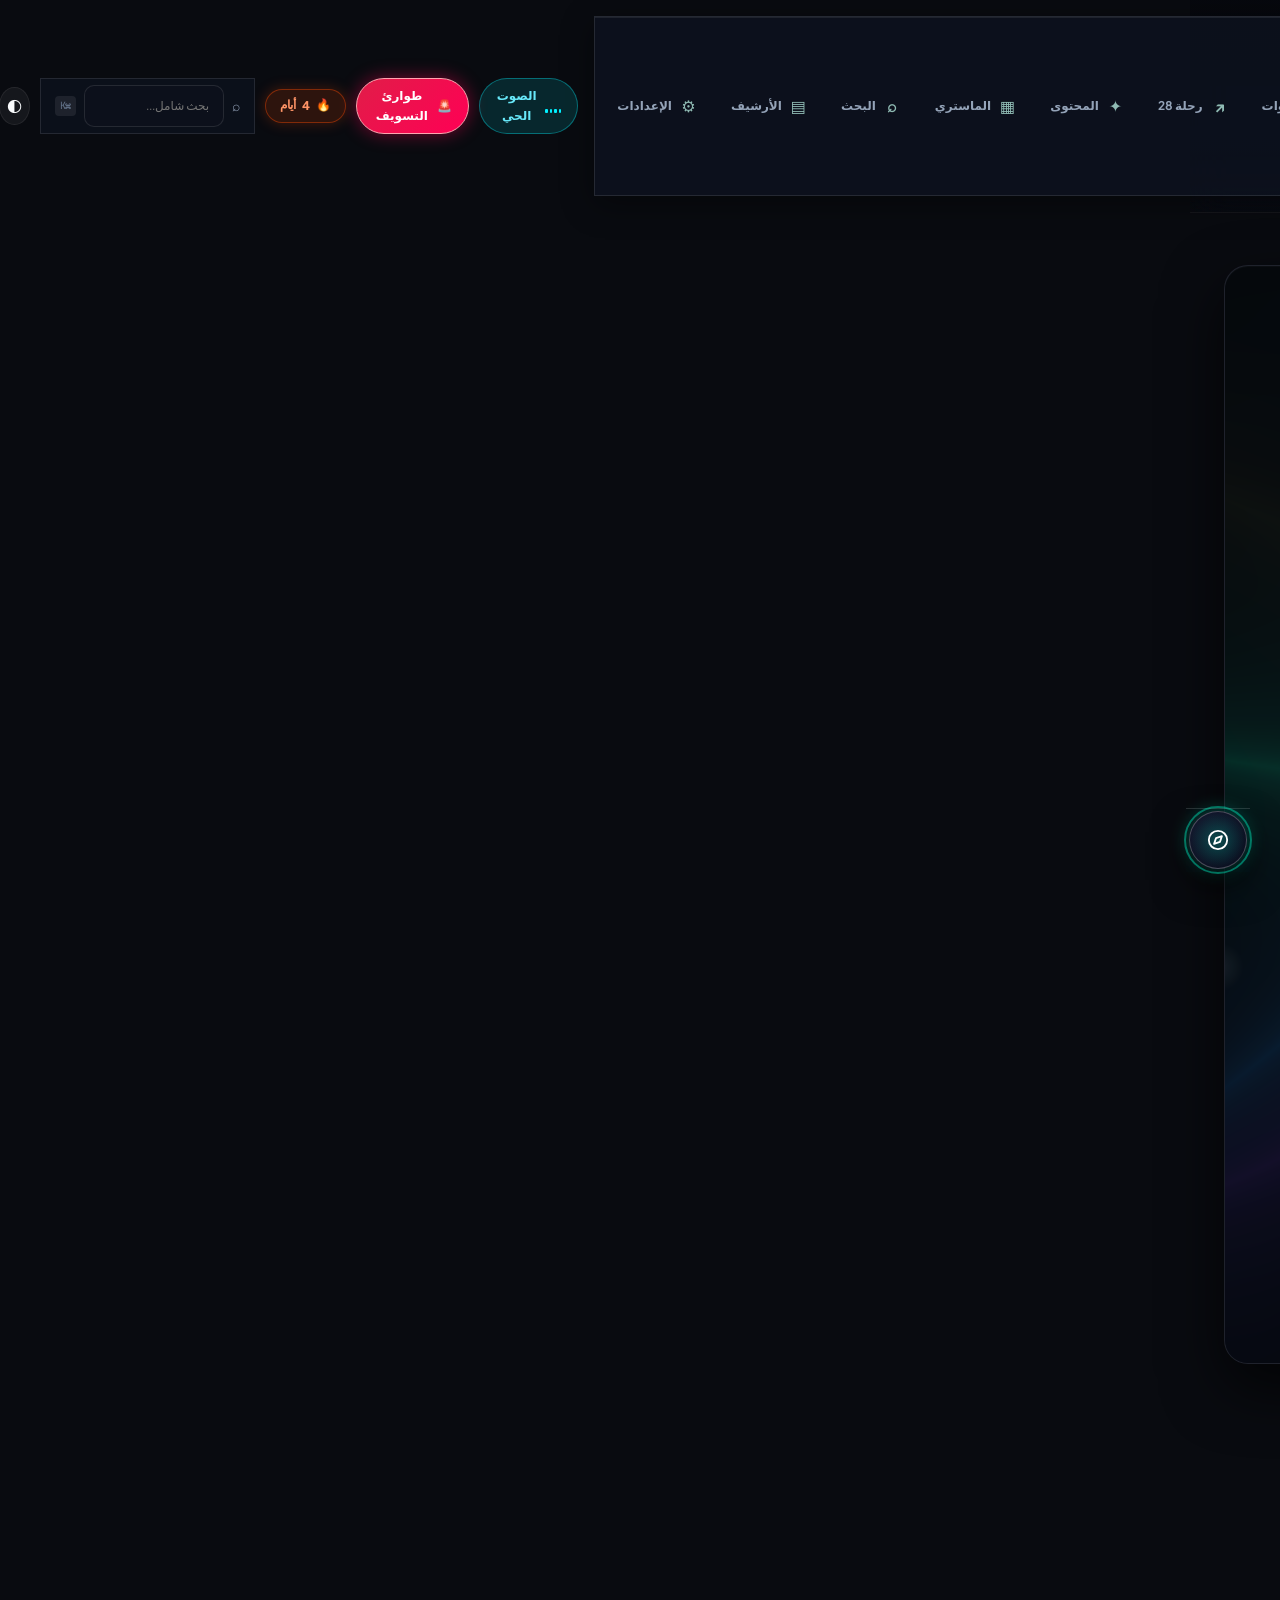
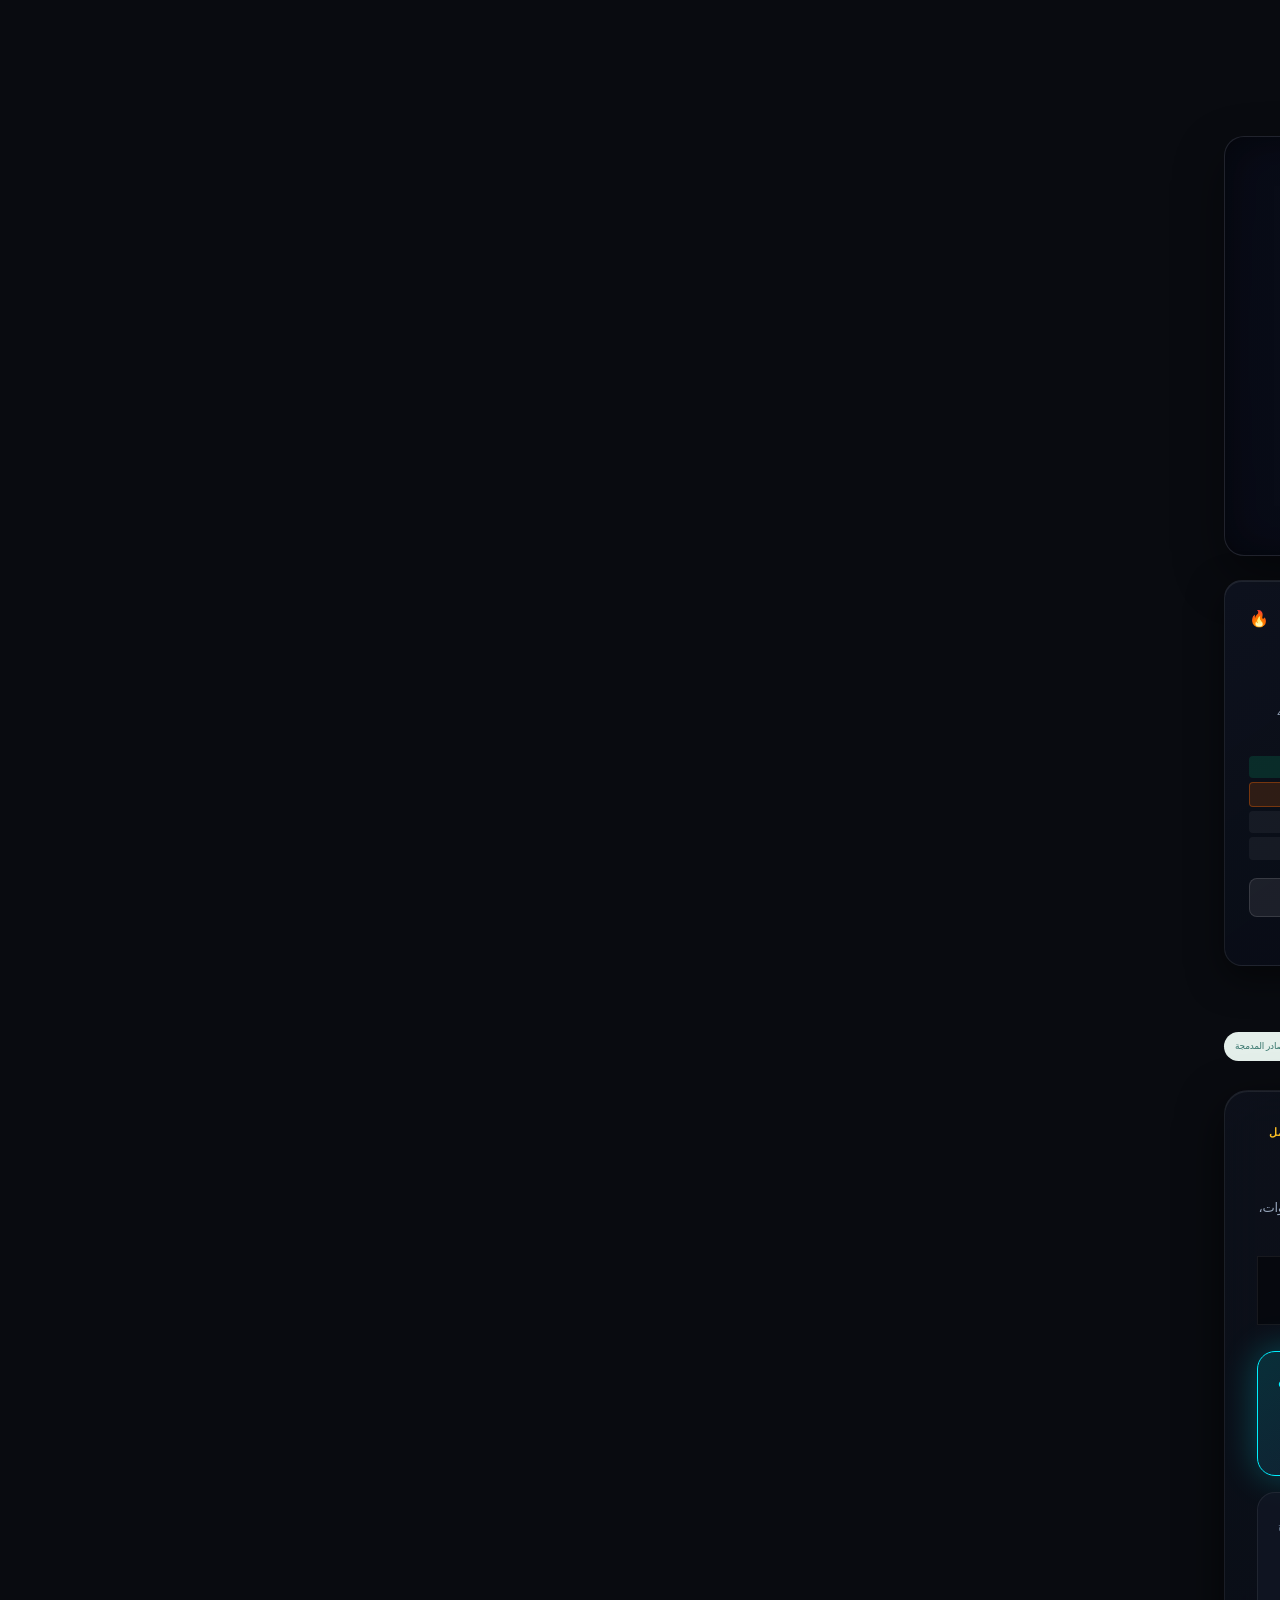
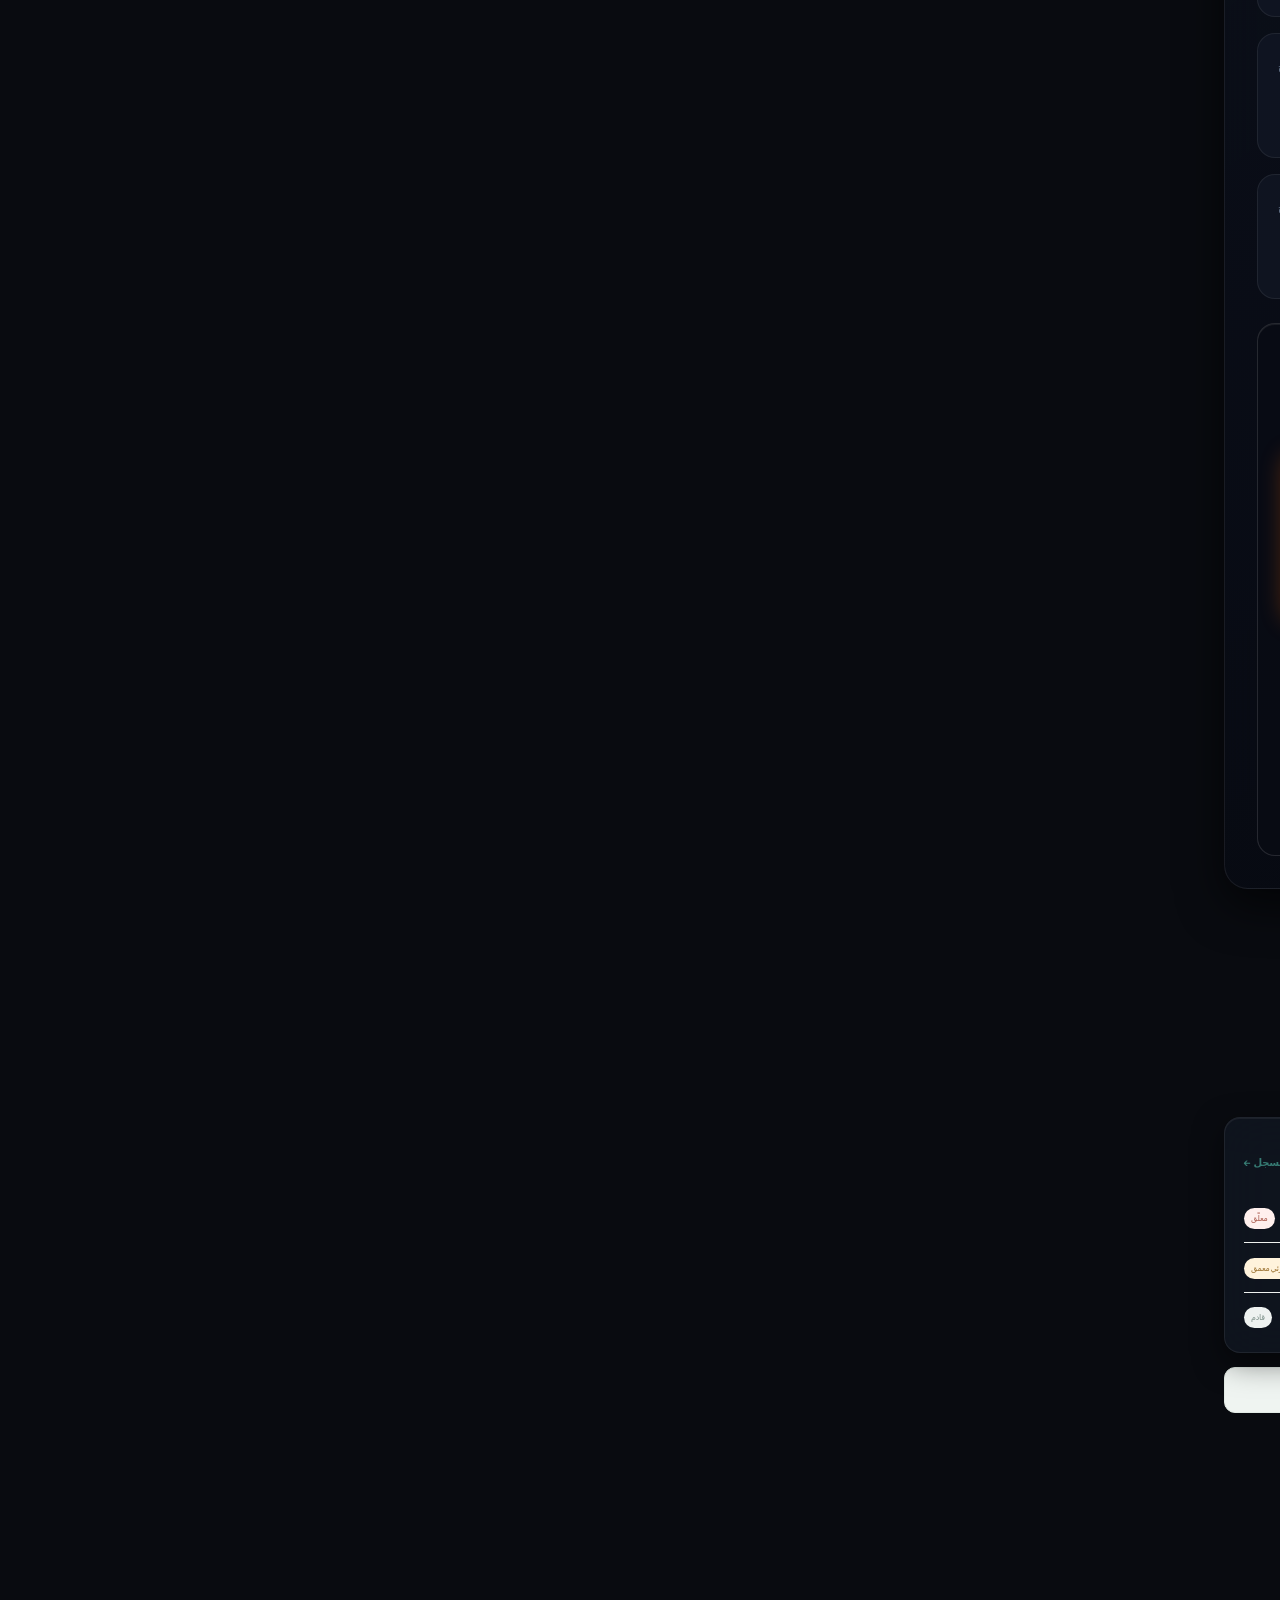
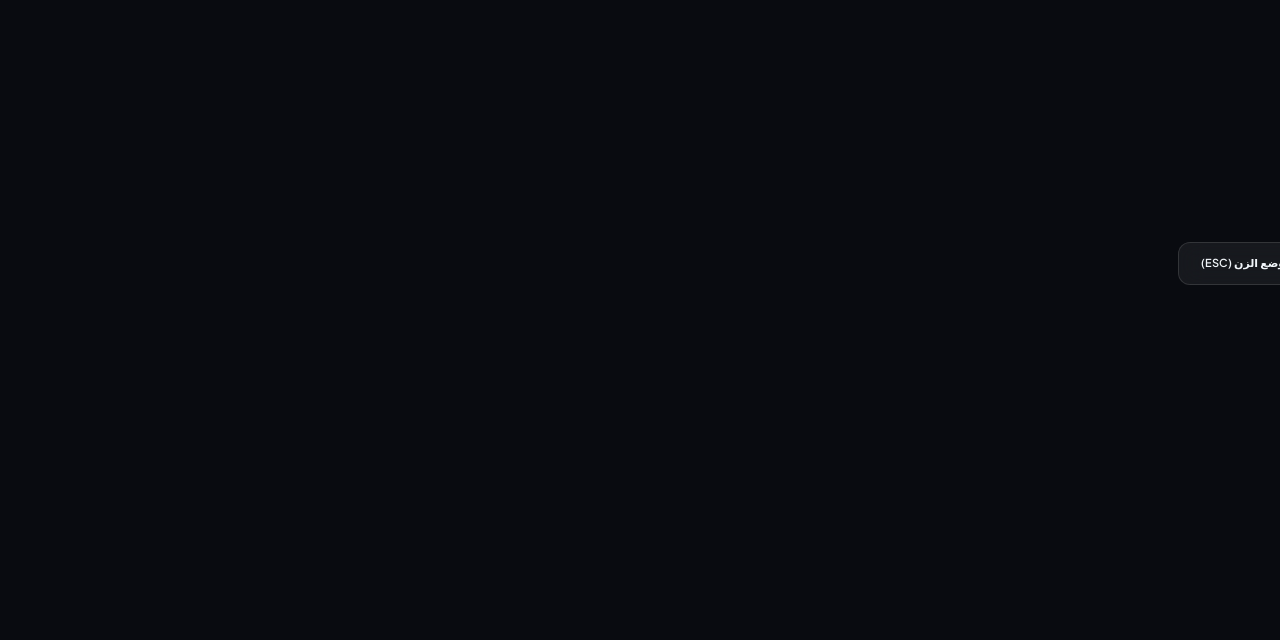
==== FOCUS_LAB_TAFRA_DIGITAL_PRODUCT/index.html @ 1148b543 "feat(ui): complete radical redesign with three.js, radial nav, aurora shader, and neo theme" ====
<!DOCTYPE html>

<html dir="rtl" lang="ar">
<head>
<meta charset="utf-8"/>
<meta content="width=device-width, initial-scale=1" name="viewport"/>
<meta content="#10283a" name="theme-color"/>
<link href="assets/favicon.svg" rel="icon" type="image/svg+xml"/>
<meta content="FOCUS LAB × TAFRA OS — مساحة متكاملة للتعلم وإدارة التركيز والتنفيذ وصناعة المحتوى والبحث." name="description"/>
<title>FOCUS LAB × TAFRA OS</title>
<link href="assets/app.css" rel="stylesheet"/>
<link href="assets/modern.css" rel="stylesheet"/></head>
<body>
<!-- Feather Icons SVG Sprite -->
<svg xmlns="http://www.w3.org/2000/svg" style="display: none;">
  <defs>
    <!-- Home Icon -->
    <symbol id="icon-home" viewBox="0 0 24 24" fill="none" stroke="currentColor" stroke-width="2" stroke-linecap="round" stroke-linejoin="round">
      <path d="M3 9l9-7 9 7v11a2 2 0 0 1-2 2H5a2 2 0 0 1-2-2z"/>
      <polyline points="9 22 9 12 15 12 15 22"/>
    </symbol>

    <!-- Graduation / Student Icon -->
    <symbol id="icon-graduation" viewBox="0 0 24 24" fill="none" stroke="currentColor" stroke-width="2" stroke-linecap="round" stroke-linejoin="round">
      <path d="M22 10v6M2 10l10-5 10 5-10 5z"/>
      <path d="M6 12v5c3 3 9 3 12 0v-5"/>
    </symbol>

    <!-- Book Icon -->
    <symbol id="icon-book" viewBox="0 0 24 24" fill="none" stroke="currentColor" stroke-width="2" stroke-linecap="round" stroke-linejoin="round">
      <path d="M2 3h6a4 4 0 0 1 4 4v14a3 3 0 0 0-3-3H2z"/>
      <path d="M22 3h-6a4 4 0 0 0-4 4v14a3 3 0 0 1 3-3h7z"/>
    </symbol>

    <!-- Tool Icon -->
    <symbol id="icon-tool" viewBox="0 0 24 24" fill="none" stroke="currentColor" stroke-width="2" stroke-linecap="round" stroke-linejoin="round">
      <path d="M14.7 6.3a1 1 0 0 0 0 1.4l1.6 1.6a1 1 0 0 0 1.4 0l3.77-3.77a6 6 0 0 1-7.94 7.94l-6.91 6.91a2.12 2.12 0 0 1-3-3l6.91-6.91a6 6 0 0 1 7.94-7.94l-3.76 3.76z"/>
    </symbol>

    <!-- Compass / Journey Icon -->
    <symbol id="icon-compass" viewBox="0 0 24 24" fill="none" stroke="currentColor" stroke-width="2" stroke-linecap="round" stroke-linejoin="round">
      <circle cx="12" cy="12" r="10"/>
      <polygon points="16.24 7.76 14.12 14.12 7.76 16.24 9.88 9.88 16.24 7.76"/>
    </symbol>

    <!-- Award / Mastery Icon -->
    <symbol id="icon-award" viewBox="0 0 24 24" fill="none" stroke="currentColor" stroke-width="2" stroke-linecap="round" stroke-linejoin="round">
      <circle cx="12" cy="8" r="7"/>
      <polyline points="8.21 13.89 7 23 12 20 17 23 15.79 13.88"/>
    </symbol>

    <!-- Zap / Tafra Icon -->
    <symbol id="icon-zap" viewBox="0 0 24 24" fill="none" stroke="currentColor" stroke-width="2" stroke-linecap="round" stroke-linejoin="round">
      <polygon points="13 2 3 14 12 14 11 22 21 10 12 10 13 2"/>
    </symbol>

    <!-- Star / Be Tafra Icon -->
    <symbol id="icon-star" viewBox="0 0 24 24" fill="none" stroke="currentColor" stroke-width="2" stroke-linecap="round" stroke-linejoin="round">
      <polygon points="12 2 15.09 8.26 22 9.27 17 14.14 18.18 21.02 12 17.77 5.82 21.02 7 14.14 2 9.27 8.91 8.26 12 2"/>
    </symbol>

    <!-- Search / Research Icon -->
    <symbol id="icon-search" viewBox="0 0 24 24" fill="none" stroke="currentColor" stroke-width="2" stroke-linecap="round" stroke-linejoin="round">
      <circle cx="11" cy="11" r="8"/>
      <line x1="21" y1="21" x2="16.65" y2="16.65"/>
    </symbol>

    <!-- Archive Icon -->
    <symbol id="icon-archive" viewBox="0 0 24 24" fill="none" stroke="currentColor" stroke-width="2" stroke-linecap="round" stroke-linejoin="round">
      <polyline points="21 8 21 21 3 21 3 8"/>
      <rect x="1" y="3" width="22" height="5"/>
      <line x1="10" y1="12" x2="14" y2="12"/>
    </symbol>

    <!-- Settings Icon -->
    <symbol id="icon-settings" viewBox="0 0 24 24" fill="none" stroke="currentColor" stroke-width="2" stroke-linecap="round" stroke-linejoin="round">
      <circle cx="12" cy="12" r="3"/>
      <path d="M19.4 15a1.65 1.65 0 0 0 .33 1.82l.06.06a2 2 0 0 1 0 2.83 2 2 0 0 1-2.83 0l-.06-.06a1.65 1.65 0 0 0-1.82-.33 1.65 1.65 0 0 0-1 1.51V21a2 2 0 0 1-2 2 2 2 0 0 1-2-2v-.09A1.65 1.65 0 0 0 9 19.4a1.65 1.65 0 0 0-1.82.33l-.06.06a2 2 0 0 1-2.83 0 2 2 0 0 1 0-2.83l.06-.06a1.65 1.65 0 0 0 .33-1.82 1.65 1.65 0 0 0-1.51-1H3a2 2 0 0 1-2-2 2 2 0 0 1 2-2h.09A1.65 1.65 0 0 0 4.6 9a1.65 1.65 0 0 0-.33-1.82l-.06-.06a2 2 0 0 1 0-2.83 2 2 0 0 1 2.83 0l.06.06a1.65 1.65 0 0 0 1.82.33H9a1.65 1.65 0 0 0 1-1.51V3a2 2 0 0 1 2-2 2 2 0 0 1 2 2v.09a1.65 1.65 0 0 0 1 1.51 1.65 1.65 0 0 0 1.82-.33l.06-.06a2 2 0 0 1 2.83 0 2 2 0 0 1 0 2.83l-.06.06a1.65 1.65 0 0 0-.33 1.82V9a1.65 1.65 0 0 0 1.51 1H21a2 2 0 0 1 2 2 2 2 0 0 1-2 2h-.09a1.65 1.65 0 0 0-1.51 1z"/>
    </symbol>

    <!-- Maximize Icon -->
    <symbol id="icon-maximize" viewBox="0 0 24 24" fill="none" stroke="currentColor" stroke-width="2" stroke-linecap="round" stroke-linejoin="round">
      <path d="M8 3H5a2 2 0 0 0-2 2v3m18 0V5a2 2 0 0 0-2-2h-3m0 18h3a2 2 0 0 0 2-2v-3M3 16v3a2 2 0 0 0 2 2h3"/>
    </symbol>

    <!-- Minimize Icon -->
    <symbol id="icon-minimize" viewBox="0 0 24 24" fill="none" stroke="currentColor" stroke-width="2" stroke-linecap="round" stroke-linejoin="round">
      <path d="M4 14h6v6m10-10h-6V4m0 6l7-7M10 14l-7 7"/>
    </symbol>

    <!-- Volume Icon -->
    <symbol id="icon-volume" viewBox="0 0 24 24" fill="none" stroke="currentColor" stroke-width="2" stroke-linecap="round" stroke-linejoin="round">
      <polygon points="11 5 6 9 2 9 2 15 6 15 11 19 11 5"/>
      <path d="M19.07 4.93a10 10 0 0 1 0 14.14M15.54 8.46a5 5 0 0 1 0 7.07"/>
    </symbol>

    <!-- Volume X Icon -->
    <symbol id="icon-volume-x" viewBox="0 0 24 24" fill="none" stroke="currentColor" stroke-width="2" stroke-linecap="round" stroke-linejoin="round">
      <polygon points="11 5 6 9 2 9 2 15 6 15 11 19 11 5"/>
      <line x1="23" y1="9" x2="17" y2="15"/>
      <line x1="17" y1="9" x2="23" y2="15"/>
    </symbol>

    <!-- Sun Icon -->
    <symbol id="icon-sun" viewBox="0 0 24 24" fill="none" stroke="currentColor" stroke-width="2" stroke-linecap="round" stroke-linejoin="round">
      <circle cx="12" cy="12" r="5"/>
      <line x1="12" y1="1" x2="12" y2="3"/>
      <line x1="12" y1="21" x2="12" y2="23"/>
      <line x1="4.22" y1="4.22" x2="5.64" y2="5.64"/>
      <line x1="18.36" y1="18.36" x2="19.78" y2="19.78"/>
      <line x1="1" y1="12" x2="3" y2="12"/>
      <line x1="21" y1="12" x2="23" y2="12"/>
      <line x1="4.22" y1="19.78" x2="5.64" y2="18.36"/>
      <line x1="18.36" y1="5.64" x2="19.78" y2="4.22"/>
    </symbol>

    <!-- Moon Icon -->
    <symbol id="icon-moon" viewBox="0 0 24 24" fill="none" stroke="currentColor" stroke-width="2" stroke-linecap="round" stroke-linejoin="round">
      <path d="M21 12.79A9 9 0 1 1 11.21 3 7 7 0 0 0 21 12.79z"/>
    </symbol>

    <!-- 3D Box Icon -->
    <symbol id="icon-box" viewBox="0 0 24 24" fill="none" stroke="currentColor" stroke-width="2" stroke-linecap="round" stroke-linejoin="round">
      <path d="M21 16V8a2 2 0 0 0-1-1.73l-7-4a2 2 0 0 0-2 0l-7 4A2 2 0 0 0 3 8v8a2 2 0 0 0 1 1.73l7 4a2 2 0 0 0 2 0l7-4A2 2 0 0 0 21 16z"/>
      <polyline points="3.27 6.96 12 12.01 20.73 6.96"/>
      <line x1="12" y1="22.08" x2="12" y2="12"/>
    </symbol>

    <!-- Close X Icon -->
    <symbol id="icon-x" viewBox="0 0 24 24" fill="none" stroke="currentColor" stroke-width="2" stroke-linecap="round" stroke-linejoin="round">
      <line x1="18" y1="6" x2="6" y2="18"/>
      <line x1="6" y1="6" x2="18" y2="18"/>
    </symbol>
  </defs>
</svg>


<div class="app-shell">
<nav class="floating-nav glass-morph" id="sidebar">
  <button class="radial-center-trigger" id="radialToggleBtn" aria-label="تبديل القائمة الدائرية" title="فتح / إغلاق القائمة">
    <div class="radial-pulse-ring"></div>
    <div class="radial-core-glow"></div>
    <span class="radial-trigger-icon">
      <svg class="feather-icon trigger-open"><use xlink:href="#icon-compass"/></svg>
      <svg class="feather-icon trigger-close"><use xlink:href="#icon-x"/></svg>
    </span>
  </button>
  <div class="radial-menu-items" id="radialMenuItems">
    <button class="nav-item radial-btn active" data-page="overview" data-tooltip="الرئيسية" title="الرئيسية">
      <svg class="feather-icon"><use xlink:href="#icon-home"/></svg>
      <span class="radial-tooltip">الرئيسية</span>
    </button>
    <button class="nav-item radial-btn" data-page="student" data-tooltip="بوابة شباب الجامعة" title="بوابة شباب الجامعة">
      <svg class="feather-icon"><use xlink:href="#icon-graduation"/></svg>
      <span class="radial-tooltip">بوابة شباب الجامعة</span>
    </button>
    <button class="nav-item radial-btn" data-page="learn" data-tooltip="FOCUS LEARN" title="FOCUS LEARN">
      <svg class="feather-icon"><use xlink:href="#icon-book"/></svg>
      <span class="radial-tooltip">FOCUS LEARN</span>
    </button>
    <button class="nav-item radial-btn" data-page="tools" data-tooltip="FOCUS TOOLS" title="FOCUS TOOLS">
      <svg class="feather-icon"><use xlink:href="#icon-tool"/></svg>
      <span class="radial-tooltip">FOCUS TOOLS</span>
    </button>
    <button class="nav-item radial-btn" data-page="journey" data-tooltip="رحلة 28 يومًا" title="رحلة 28 يومًا">
      <svg class="feather-icon"><use xlink:href="#icon-compass"/></svg>
      <span class="radial-tooltip">رحلة 28 يومًا</span>
    </button>
    <button class="nav-item radial-btn" data-page="mastery" data-tooltip="MASTERY OS" title="MASTERY OS">
      <svg class="feather-icon"><use xlink:href="#icon-award"/></svg>
      <span class="radial-tooltip">MASTERY OS</span>
    </button>
    <button class="nav-item radial-btn" data-page="tafra" data-tooltip="TAFRA ENGINE" title="TAFRA ENGINE">
      <svg class="feather-icon"><use xlink:href="#icon-zap"/></svg>
      <span class="radial-tooltip">TAFRA ENGINE</span>
    </button>
    <button class="nav-item radial-btn" data-page="betafra" data-tooltip="BE TAFRA" title="BE TAFRA">
      <svg class="feather-icon"><use xlink:href="#icon-star"/></svg>
      <span class="radial-tooltip">BE TAFRA</span>
    </button>
    <button class="nav-item radial-btn" data-page="research" data-tooltip="مكتب البحث" title="مكتب البحث">
      <svg class="feather-icon"><use xlink:href="#icon-search"/></svg>
      <span class="radial-tooltip">مكتب البحث</span>
    </button>
    <button class="nav-item radial-btn" data-page="archive" data-tooltip="الأرشيف والمصادر" title="الأرشيف والمصادر">
      <svg class="feather-icon"><use xlink:href="#icon-archive"/></svg>
      <span class="radial-tooltip">الأرشيف والمصادر</span>
    </button>
    <button class="nav-item radial-btn subtle" data-page="settings" data-tooltip="الإعدادات والبيانات" title="الإعدادات والبيانات">
      <svg class="feather-icon"><use xlink:href="#icon-settings"/></svg>
      <span class="radial-tooltip">الإعدادات والبيانات</span>
    </button>
  </div>
</nav>
<main class="main-area">

<header class="studio-topbar" id="studioTopbar">
  <div class="topbar-inner">
    <div class="brand-lockup-top" data-go="overview" style="cursor:pointer;" title="العودة للرئيسية">
      <div class="brand-mark-glow"><span>F</span><i>×</i><span>T</span></div>
      <div>
        <div class="brand-name-top">FOCUS LAB <b>×</b> TAFRA</div>
        <div class="brand-sub-top">THE OPERATING SPACE // 2026</div>
      </div>
    </div>

    <nav class="studio-nav-pills" id="studioNavPills">
      <button class="nav-item active" data-page="overview"><svg class="feather-icon"><use xlink:href="#icon-home"/></svg><span>الرئيسية</span></button>
      <button class="nav-item student-pill-highlight" data-page="student"><svg class="feather-icon"><use xlink:href="#icon-graduation"/></svg><span>بوابة الشباب</span><span class="pill-spark">★</span></button>
      <button class="nav-item" data-page="learn"><span class="nav-icon">◈</span><span>المكتبة</span></button>
      <button class="nav-item" data-page="tools"><span class="nav-icon">✳</span><span>الأدوات</span></button>
      <button class="nav-item" data-page="journey"><span class="nav-icon">↗</span><span>رحلة 28</span></button>
      <button class="nav-item" data-page="tafra"><span class="nav-icon">✦</span><span>المحتوى</span></button>
      <button class="nav-item" data-page="mastery"><span class="nav-icon">▦</span><span>الماستري</span></button>
      <button class="nav-item" data-page="research"><span class="nav-icon">⌕</span><span>البحث</span></button>
      <button class="nav-item" data-page="archive"><span class="nav-icon">▤</span><span>الأرشيف</span></button>
      <button class="nav-item" data-page="settings"><span class="nav-icon">⚙</span><span>الإعدادات</span></button>
    </nav>

    <div class="topbar-actions-cluster">
      <button class="audio-ctrl-btn" id="headerAudioBtn" title="أصوات التركيز والمذاكرة">
        <span class="dock-soundwave"><i class="bar"></i><i class="bar"></i><i class="bar"></i><i class="bar"></i></span>
        <span id="audioTrackName">الصوت الحي</span>
      </button>
      <button class="sos-header-btn" id="headerSosBtn" title="طوارئ التسويف">
        <span>🚨</span>
        <span>طوارئ التسويف</span>
      </button>
      <div class="student-streak-badge" id="headerStreakBadge">🔥 <span id="headerStreakCount">3</span> أيام</div>
      <label class="global-search-pill">
        <span>⌕</span>
        <input id="globalSearch" placeholder="بحث شامل..." type="search"/>
        <kbd>⌘K</kbd>
      </label>
      <button class="theme-toggle-btn" id="themeToggleBtn" title="تبديل المظهر">🌓</button>
      <button class="mobile-menu-btn" id="mobileMenuBtn" title="القائمة الجانبية">☰</button>
    </div>
  </div>
</header>

<div class="main-scroll" id="mainScroll">
<section class="page active" id="page-overview">

<div class="studio-hero-section spotlight-card">
  <canvas id="heroAuroraCanvas" class="hero-aurora-canvas"></canvas>
  <button class="hero-fullscreen-btn" id="heroFullscreenBtn" aria-label="ملء الشاشة" title="ملء الشاشة للتركيز الشامل">
    <svg class="feather-icon"><use xlink:href="#icon-maximize"/></svg>
  </button>
  <div class="hero-aurora-glow"></div>
  
  <div class="hero-content">
    <div class="hero-telemetry-badge">
      <span class="pulse-beacon"></span>
      <span class="mono-code">SYS.OS // 2026.STUDIO</span>
      <span class="badge-pipe">|</span>
      <span class="highlight-text">FOCUS LAB × TAFRA</span>
      <span class="badge-tag">OFFLINE READY</span>
    </div>

    <h1 class="hero-display-headline">
      من المعرفة إلى الفعل.<br/>
      <span class="solar-gradient-heading">ومن الفعل إلى الإتقان المطلق.</span>
    </h1>

    <p class="hero-editorial-lead">
      المساحة التشغيلية الموحدة لشباب وصُنّاع المستقبل — تجمع بين أسرار التركيز البيولوجي، ومختبر الـ 26 أداة تنفيذية، وخارطة الـ 28 يوماً، ومحرك صناعة المحتوى والأثر الرقمي — مصممة لتعمل محلياً بالكامل وبأعلى معايير التصميم العالمية.
    </p>

    <div class="hero-cta-cluster">
      <button class="btn btn-hero-gold" data-go="student">
        <span class="btn-icon">🎓</span>
        <span>ادخل بوابة شباب الجامعة (Study Room)</span>
        <span class="btn-arrow">←</span>
      </button>
      <button class="btn btn-hero-cyan" id="heroScrollWorkflowBtn">
        <span class="btn-icon">⚡</span>
        <span>محرك سير العمل الذكي</span>
      </button>
      <button class="btn btn-hero-ghost" data-go="tools">
        <span class="btn-icon">✳</span>
        <span>مختبر الـ 26 أداة</span>
      </button>
    </div>

    <div class="hero-stats-ticker">
      <div class="stat-pill"><span class="pill-num">4,175</span><span class="pill-lbl">أصل معرفي ومحتوى</span></div>
      <span class="stat-bullet">·</span>
      <div class="stat-pill"><span class="pill-num">26</span><span class="pill-lbl">بروتوكولاً تنفيذياً</span></div>
      <span class="stat-bullet">·</span>
      <div class="stat-pill"><span class="pill-num">28</span><span class="pill-lbl">يوماً لبناء العادات</span></div>
      <span class="stat-bullet">·</span>
      <div class="stat-pill"><span class="pill-num">40Hz</span><span class="pill-lbl">موجات جاما للتركيز</span></div>
      <span class="stat-bullet">·</span>
      <div class="stat-pill status-live"><span>● يعمل محلياً 100%</span></div>
    </div>
  </div>
</div>

<!-- Bento Live Showcase (Showreel & MyStack Inspired) -->
<div class="bento-3d-wrapper">
  <div class="bento-view-controls">
    <div class="bento-view-heading">
      <span class="live-pulse"></span>
      <span>مساحة الاستكشاف التفاعلية (SPATIAL 3D BENTO)</span>
    </div>
    <div class="bento-toggle-group">
      <button class="bento-toggle-btn active" id="bentoMode3D" title="عرض ثلاثي الأبعاد تفاعلي">
        <svg class="feather-icon"><use xlink:href="#icon-box"/></svg>
        <span>3D مكعبات فضائية</span>
      </button>
      <button class="bento-toggle-btn" id="bentoModeGrid" title="عرض الشبكة التقليدية">
        <svg class="feather-icon"><use xlink:href="#icon-archive"/></svg>
        <span>شبكة مسطحة (Grid)</span>
      </button>
    </div>
  </div>

  <div class="three-bento-container" id="threeBentoContainer">
    <canvas id="threeBentoCanvas" class="three-bento-canvas"></canvas>
  </div>

  <div class="bento-showcase-grid">
  <!-- Card 1: 40Hz Live Audio Synthesizer -->
  <div class="bento-showcase-card spotlight-card audio-bento">
    <div class="bento-card-header">
      <div class="bento-tag">[ 40Hz ACOUSTIC LAB ]</div>
      <span class="pulse-beacon"></span>
    </div>
    <div class="bento-card-body">
      <h3>موجات جاما وعزل المشتتات</h3>
      <p>توليد ترددات بيولوجية 40Hz ومؤثرات صوتية مطرية لتهدئة القشرة الدماغية وزيادة استيعاب المعلومات.</p>
      <div class="bento-audio-bars" id="bentoAudioBars">
        <span></span><span></span><span></span><span></span><span></span><span></span><span></span><span></span>
      </div>
    </div>
    <div class="bento-card-footer">
      <button class="btn-bento-action" id="bentoAudioToggleBtn">
        <span>🎧 تشغيل الصوت الحي</span>
      </button>
      <span class="bento-meta-txt">100% توليد لحظي WebAudio</span>
    </div>
  </div>

  <!-- Card 2: SOS Procrastination Breaker -->
  <div class="bento-showcase-card spotlight-card sos-bento">
    <div class="bento-card-header">
      <div class="bento-tag">[ 120s SOS RESCUE ]</div>
      <span style="font-size:16px;">🚨</span>
    </div>
    <div class="bento-card-body">
      <h3>طوارئ كسر التسويف</h3>
      <p>بروتوكول الطوارئ السريع لفك الشلل الذهني والبدء في المذاكرة أو العمل خلال دقيقتين فقط.</p>
      <div class="bento-sos-meter">
        <div class="meter-bar" style="width: 85%;"></div>
        <span class="meter-lbl">معدل استعادة التركيز: 85% خلال 120 ثانية</span>
      </div>
    </div>
    <div class="bento-card-footer">
      <button class="btn-bento-action sos-btn" id="bentoSosLaunchBtn">
        <span>⚡ تفعيل بروتوكول الإنقاذ</span>
      </button>
      <span class="bento-meta-txt">4 خطوات حاسمة</span>
    </div>
  </div>

  <!-- Card 3: Active Recall 3D Hologram -->
  <div class="bento-showcase-card spotlight-card recall-bento">
    <div class="bento-card-header">
      <div class="bento-tag">[ ACTIVE RECALL 3D ]</div>
      <span style="font-size:16px;">🧠</span>
    </div>
    <div class="bento-card-body">
      <h3>بطاقات الاسترجاع الذكي 3D</h3>
      <p>تثبيت المفاهيم بالقوة العصبية عبر تقنية الاسترجاع الذاتي بدلاً من وهم القراءة السلبية.</p>
      <div class="bento-mini-card" id="bentoMiniCard" onclick="this.classList.toggle('flipped'); if(window.FocusAudio) window.FocusAudio.playClick();">
        <div class="mini-front">
          <span>سؤال: ما الفرق بين التركيز السطحي والعميق؟</span>
          <small>اضغط لقلب البطاقة ↻</small>
        </div>
        <div class="mini-back">
          <span>السطحي: مهام مشتتة. العميق: عمل معرفي مكثف يرفع القيمة.</span>
          <small>✓ استرجاع نشط</small>
        </div>
      </div>
    </div>
    <div class="bento-card-footer">
      <button class="btn-bento-action" data-go="student">
        <span>تدريب البطاقات الكامل</span>
      </button>
      <span class="bento-meta-txt">+50 XP لكل جولة</span>
    </div>
  </div>

  <!-- Card 4: Habit Architecture & Streak -->
  <div class="bento-showcase-card spotlight-card journey-bento">
    <div class="bento-card-header">
      <div class="bento-tag">[ 28-DAY ARCHITECTURE ]</div>
      <span style="font-size:16px;">🔥</span>
    </div>
    <div class="bento-card-body">
      <h3>بناء نظام التركيز المستمر</h3>
      <p>خارطة يومية تدرجية تنقلك من التشتت إلى الانضباط الصارم خطوة بخطوة على مدار 4 أسابيع.</p>
      <div class="bento-week-pills">
        <span class="week-pill done">الأسبوع 1: التطهير ✓</span>
        <span class="week-pill current">الأسبوع 2: البناء ●</span>
        <span class="week-pill">الأسبوع 3: التكثيف</span>
        <span class="week-pill">الأسبوع 4: الماستري</span>
      </div>
    </div>
    <div class="bento-card-footer">
      <button class="btn-bento-action" data-go="journey">
        <span>متابعة الرحلة اليومية ↗</span>
      </button>
      <span class="bento-meta-txt">اليوم النشط: 03 / 28</span>
    </div>
  </div>
</div>
</div>


<div class="section-heading compact-heading">
<div><div class="eyebrow">THE SYSTEM AT A GLANCE</div><h2>المساحة كلها في نظرة واحدة</h2></div>
<span class="live-chip"><i></i> بيانات المصادر المدمجة</span>
</div>
<div class="metrics-grid" id="overviewMetrics"></div>
<div class="overview-grid">

<div class="editorial-manifesto-card spotlight-card">
  <div class="editorial-kicker">[ HUMAN BENCHMARK // AXIOM // ذوق وانضباط ]</div>
  <blockquote class="editorial-quote">
    «التركيز ليس مجرد حجبٍ للمشتتات؛ بل هو فنّ اختيار المعركة التي تستحق استثمار عمرك فيها، وتحويل المعرفة الراكدة إلى أثرٍ حقيقيٍ وفعلٍ يوميٍ متراكم.»
  </blockquote>
  <div class="editorial-author-row">
    <span class="author-avatar">◈</span>
    <span class="author-name">FOCUS LAB × TAFRA</span>
    <span class="author-dot">·</span>
    <span class="author-spec">STUDIO EDITION 2026</span>
    <span class="author-benchmark">100% HUMAN-VERIFIED RIGOR</span>
  </div>
</div>

<div class="interactive-workflow-hub spotlight-card" id="interactiveWorkflowHub">
  <div class="workflow-hub-header">
    <div class="workflow-hub-title">
      <div class="hub-icon">⚡</div>
      <div>
        <div class="eyebrow" style="margin-bottom:0;">THE OPERATING PIPELINE // مسار العمل التفاعلي</div>
        <h3>محرك سير العمل الذكي</h3>
        <p>اختر مسارك لتنشيط الخطوات التكتيكية، تشغيل الأدوات، ومتابعة الإنجاز لحظياً.</p>
      </div>
    </div>
    <div class="flow-mode-switch" id="flowModeSwitch">
      <button class="flow-mode-btn active" id="btnStudentFlow" data-flow="student">
        <span>🎓</span>
        <span>مسار الطالب والشباب</span>
      </button>
      <button class="flow-mode-btn" id="btnCreatorFlow" data-flow="creator">
        <span>✦</span>
        <span>مسار الماستري والصانع</span>
      </button>
    </div>
  </div>

  <div class="workflow-pipeline-track" id="workflowTrack">
    <!-- Populated dynamically by JavaScript -->
  </div>

  <div class="workflow-inspector-card" id="workflowInspector">
    <!-- Populated dynamically by JavaScript -->
  </div>
</div>

<div class="panel next-panel">
<div class="panel-head"><div><span class="panel-kicker">YOUR NEXT MOVE</span><h3>الخطوة التالية</h3></div><span class="spark">✦</span></div>
<div class="next-move" id="nextMove"></div>
<button class="text-link" data-go="mastery">افتح مساحة التنفيذ <span>←</span></button>
</div>
</div>
<div class="overview-grid lower-grid">
<div class="panel progress-panel">
<div class="panel-head"><div><span class="panel-kicker">28-DAY LEARNING PATH</span><h3>تقدم الرحلة</h3></div><a class="text-link" data-go="journey">التفاصيل ←</a></div>
<div class="journey-progress"><div class="progress-ring" id="journeyRing"><span id="journeyPct">0%</span></div><div><b dir="ltr" id="journeyCount">0 / 28</b><small>يوم مكتمل</small><p>كل يوم خطوة صغيرة؛ لا يلزم تنفيذ الأيام دفعة واحدة.</p></div></div>
<div class="mini-week-bars" id="weekBars"></div>
</div>
<div class="panel research-panel">
<div class="panel-head"><div><span class="panel-kicker">RESEARCH DESK</span><h3>حالة الموسوعة</h3></div><a class="text-link" data-go="research">افتح السجل ←</a></div>
<div class="research-status">
<div><b>01</b><span><strong>الفصل بين النفس والعقل</strong><small>موقوف لحين تثبيت المؤلف والطبعة</small></span><em class="status-tag red">معلّق</em></div>
<div><b>02</b><span><strong>ذم الهوى</strong><small>ملف بحثي أساسي جاهز — مع نطاقات لم تُستكمل</small></span><em class="status-tag amber">جزئي معمق</em></div>
<div><b>03</b><span><strong>صيد الخاطر</strong><small>المحطة التالية بعد حسم المدخل الأول</small></span><em class="status-tag muted">قادم</em></div>
</div>
</div>
</div>
<div class="footnote-strip"><span>◈</span> الأرقام المعروضة تعكس سجلات الملفات التي تم استيرادها، لا نتائج أداء أو إنجازًا تسويقيًا. مؤشرات KPI تظل أهدافًا مخططة حتى تُدخل نتائج فعلية.</div>
</section>

      <section class="page" id="page-student">
        <div class="student-hero-banner">
          <div class="student-level-card">
            <div class="student-avatar-box">
              <div class="student-avatar" id="studentAvatar">🦁</div>
              <div class="student-title-box">
                <div style="display:flex; align-items:center; gap:8px;">
                  <span class="panel-kicker" style="color:var(--amber); margin-bottom:0;">STUDENT MASTERY HUB</span>
                  <span class="badge" style="background:rgba(245, 158, 11, 0.2); color:#fbbf24; border:1px solid rgba(245,158,11,0.4);" id="studentLevelTag">المستوى 3</span>
                </div>
                <h2 id="studentTitle">وحش المذاكرة والعمل العميق</h2>
                <p>أنت تبني انضباطك الأكاديمي والمهني خطوة بخطوة بعيداً عن وهم التشتت والدوبامين الرخيص.</p>
              </div>
            </div>
            <div class="xp-progress-container">
              <div class="xp-label-row">
                <span>نقاط الخبرة (XP)</span>
                <span id="xpCountLabel">180 / 300 XP</span>
              </div>
              <div class="xp-progress-bar">
                <div class="xp-progress-fill" id="xpProgressFill" style="width: 60%;"></div>
              </div>
            </div>
          </div>
          
          <div class="student-stats-grid">
            <div class="student-stat-item">
              <b id="statStreak">3 🔥</b>
              <span>أيام التزام متواصل</span>
            </div>
            <div class="student-stat-item">
              <b id="statStudyMin">90 ⏱️</b>
              <span>دقيقة مذاكرة مركزة</span>
            </div>
            <div class="student-stat-item">
              <b id="statSprints">4 🎯</b>
              <span>جلسات بومودورو مكتملة</span>
            </div>
            <div class="student-stat-item">
              <b id="statCourses">2 📚</b>
              <span>مقررات قيد الدراسة</span>
            </div>
            <div class="student-stat-item">
              <b id="statSos">2 🛡️</b>
              <span>مرات التغلب على التسويف</span>
            </div>
          </div>
        </div>

        <!-- Student Sub-Tabs -->
        <div class="student-subtabs" id="studentSubtabs">
          <button class="student-tab-btn active" data-stab="study"><span>⏱️</span><span>غرفة المذاكرة والأصوات</span></button>
          <button class="student-tab-btn" data-stab="sos"><span>🚨</span><span>طوارئ التسويف الفورية</span></button>
          <button class="student-tab-btn" data-stab="syllabus"><span>📅</span><span>مقسم المناهج والامتحانات</span></button>
          <button class="student-tab-btn" data-stab="flashcards"><span>🗂️</span><span>بطاقات الاسترجاع النشط</span></button>
          <button class="student-tab-btn" data-stab="doctor"><span>🩺</span><span>طبيب التركيز الجامعي</span></button>
          <button class="student-tab-btn" data-stab="career"><span>🚀</span><span>بناء مهارات وسوق العمل</span></button>
        </div>

        <!-- Sub-tab content containers -->
        <div id="studentTabContent"></div>
      </section>


<section class="page" id="page-learn">
<div class="page-intro"><div><div class="eyebrow">FOCUS LEARN / KNOWLEDGE BASE</div><h1>مكتبة الفهم والتحقق</h1><p>كتب، شخصيات، بطاقات بحثية، ومفاهيم قابلة للبحث. كل مادة تحتفظ بدرجة الاطلاع وحدود الاستنتاج.</p></div><div class="intro-stat"><b>33</b><span>RESEARCH CARDS</span></div></div>
<div class="tab-row" data-tabs="learn">
<button class="tab active" data-tab="arabicBooks">المكتبة العربية</button><button class="tab" data-tab="westernWorks">الأعمال الغربية</button><button class="tab" data-tab="people">الشخصيات</button><button class="tab" data-tab="researchCards">بطاقات البحث</button><button class="tab" data-tab="ideas">91 فكرة</button>
</div>
<div class="content-stage" id="learnContent"></div>
</section>
<section class="page" id="page-tools">
<div class="page-intro"><div><div class="eyebrow">FOCUS TOOLS / PRACTICE LAB</div><h1>الأدوات العملية</h1><p>26 أداة قصيرة لتحويل النية إلى خطوة واضحة. اختر أداة، أدخل بياناتك، وخذ مخرجًا يمكنك استخدامه فورًا.</p></div><div class="intro-stat"><b>26</b><span>INTERACTIVE TOOLS</span></div></div>
<div class="filter-row"><input class="field search-field" id="toolSearch" placeholder="ابحث عن أداة أو مشكلة..." type="search"/><select class="field" id="toolGroup"><option value="all">كل الأدوات</option><option value="start">البدء والتركيز</option><option value="plan">الأهداف والتخطيط</option><option value="execute">التنفيذ وإدارة العمل</option><option value="learn">التعلم والمراجعة</option><option value="recover">الطاقة والتعافي</option><option value="reflect">المراجعة والتواصل</option></select></div>
<div class="tool-grid" id="toolsGrid"></div>
</section>
<section class="page" id="page-journey">
<div class="page-intro"><div><div class="eyebrow">FOCUS JOURNEY / 28 DAYS</div><h1>رحلة بناء التركيز</h1><p>مسار تعليمي من أربعة أسابيع: وعي، اتجاه، تنفيذ، ثم استمرارية. اختر يومًا ونفّذ الإجراء وسجّل الناتج.</p></div><div class="intro-stat"><b id="journeyHeaderPct">0%</b><span>YOUR PROGRESS</span></div></div>
<div class="journey-topline"><div class="journey-stat"><span>مكتمل</span><b id="jCompleted">0</b></div><div class="journey-stat"><span>متبقٍ</span><b id="jRemaining">28</b></div><div class="journey-stat"><span>الأسبوع الحالي</span><b id="jWeek">01 / 04</b></div><div class="journey-stat wide"><span>تاريخ البداية (اختياري لإعادة جدولة الأيام)</span><input class="field small-field" id="journeyStart" type="date"/></div></div>
<div class="journey-weeks" id="journeyWeeks"></div>
<div class="panel day-detail empty-state" id="journeyDayDetail">اختر يومًا من الرحلة لعرض الإجراء والمخرج.</div>
</section>
<section class="page" id="page-mastery">
<div class="page-intro"><div><div class="eyebrow">MASTERY OS / EXECUTION SYSTEM</div><h1>نظام إدارة التنفيذ</h1><p>حوّل الالتزامات المفتوحة إلى مهام محددة، وخطوات قابلة للإغلاق، ومراجعات تساعدك على تعديل النظام لا جلد الذات.</p></div><div class="intro-stat"><b id="taskCount">0</b><span>OPEN ITEMS</span></div></div>
<div class="mastery-flow" id="masteryFlow"></div>
<div class="mastery-layout">
<div class="panel task-panel">
<div class="panel-head"><div><span class="panel-kicker">CAPTURE → CLARIFY → EXECUTE</span><h3>مساحة المهام</h3></div><button class="btn btn-primary btn-small" id="newTaskBtn">＋ مهمة جديدة</button></div>
<form class="task-form" id="taskForm">
<input class="field" name="title" placeholder="ما الشيء الذي تريد إغلاقه؟" required=""/>
<div class="form-row"><select class="field" name="stage"><option>Capture</option><option>Clarify</option><option>Select</option><option>Define</option><option>Plan</option><option>Prepare</option><option>Execute</option><option>Close</option><option>Review</option></select><select class="field" name="priority"><option value="medium">متوسطة</option><option value="high">عالية</option><option value="low">منخفضة</option></select><input class="field" name="due" type="date"/></div>
<textarea class="field" name="next" placeholder="الخطوة التالية القابلة للتنفيذ..." rows="2"></textarea>
<button class="btn btn-primary" type="submit">إضافة إلى مساحة التنفيذ <span>↗</span></button>
</form>
<div class="task-filters"><button class="chip active" data-taskfilter="open">المفتوحة</button><button class="chip" data-taskfilter="all">الكل</button><button class="chip" data-taskfilter="done">المغلقة</button></div>
<div class="task-list" id="taskList"></div>
</div>
<div class="side-stack">
<div class="panel"><div class="panel-head"><div><span class="panel-kicker">WEEKLY REVIEW</span><h3>مراجعة سريعة</h3></div><span class="spark">↻</span></div>
<form class="stack-form" id="weeklyForm"><label>ما الذي أُغلق؟<textarea class="field" name="done" rows="2"></textarea></label><label>ما أكبر احتكاك؟<textarea class="field" name="friction" rows="2"></textarea></label><label>ما التعديل الصغير؟<textarea class="field" name="adjustment" rows="2"></textarea></label><button class="btn btn-secondary" type="submit">حفظ المراجعة</button></form><div class="history-list" id="weeklyHistory"></div>
</div>
<div class="panel principle-panel"><span class="panel-kicker">OPERATING PRINCIPLE</span><h3>لا تُحسّن القائمة فقط؛ حسّن طريقة العمل.</h3><p>التقط مرة، وضّح مرة، اختر ما يستحق، ثم عرّف مخرجًا وخطوة تالية. أغلق الحلقة بالمراجعة.</p></div>
</div>
</div>
</section>
<section class="page" id="page-tafra">
<div class="page-intro"><div><div class="eyebrow">TAFRA / CONTENT OPERATING ENGINE</div><h1>محرك صناعة المحتوى</h1><p>من بنك الفكرة إلى خطة النشر والإنتاج والتحليل. لا تخلط بين الأهداف المخططة والنتائج الفعلية.</p></div><div class="intro-stat"><b>4,175</b><span>MASTER IDEA RECORDS</span></div></div>
<div class="content-stats" id="tafraStats"></div>
<div class="tab-row" data-tabs="tafra">
<button class="tab active" data-tab="bank">بنك الأفكار</button><button class="tab" data-tab="hero">60 Hero Ideas</button><button class="tab" data-tab="reels">60 ريل تنفيذي</button><button class="tab" data-tab="stories">84 يوم Stories</button><button class="tab" data-tab="carousels">24 Carousel</button><button class="tab" data-tab="youtube">12 YouTube</button><button class="tab" data-tab="campaigns">30 Campaigns</button><button class="tab" data-tab="reelIndex">موسوعة الريلز · 200</button><button class="tab" data-tab="calendar">الخريطة الأسبوعية</button><button class="tab" data-tab="sheets">كل الأوراق</button><button class="tab" data-tab="analytics">التحليل الفعلي</button>
</div>
<div class="content-stage" id="tafraContent"></div>
</section>
<section class="page" id="page-betafra">
<div class="page-intro"><div><div class="eyebrow">BE TAFRA / INSTITUTIONAL EXPERIENCE</div><h1>مسار التجربة المؤسسية</h1><p>واجهة منظمة لعرض القيمة التعليمية وتجربة الطالب ومقترح البرنامج الجامعي، مع فصل الحقائق المثبتة عن المقترحات.</p></div><div class="intro-stat"><b>02</b><span>USER JOURNEYS</span></div></div>
<div class="tab-row" data-tabs="betafra"><button class="tab active" data-tab="student">رحلة الطالب</button><button class="tab" data-tab="institution">رحلة الجامعة</button><button class="tab" data-tab="pilot">تصميم Pilot</button><button class="tab" data-tab="safeguards">الحوكمة والخصوصية</button></div>
<div class="content-stage" id="betafraContent"></div>
</section>
<section class="page" id="page-research">
<div class="page-intro"><div><div class="eyebrow">RESEARCH DESK / EDITORIAL CONTROL</div><h1>مكتب البحث والتوثيق</h1><p>سجل تراكمي يحفظ موضع الدراسة، درجة التحقق، وما تم وما لم يتم. لا يساوي وجود بطاقة وجود قراءة نصية كاملة.</p></div><div class="intro-stat"><b>12</b><span>ARABIC / ISLAMIC BOOKS</span></div></div>
<div class="research-dashboard" id="researchDashboard"></div>
<div class="research-split"><div class="panel"><div class="panel-head"><div><span class="panel-kicker">CUMULATIVE LOG</span><h3>سجل الإنجاز</h3></div><span class="status-tag amber">يُحدّث محليًا</span></div><div id="researchLog"></div></div><div class="panel"><div class="panel-head"><div><span class="panel-kicker">RESEARCH NOTEBOOK</span><h3>أضف ملاحظة بحثية</h3></div></div><form class="stack-form" id="researchNoteForm"><input class="field" name="title" placeholder="عنوان الملاحظة" required=""/><select class="field" name="type"><option>نص أصلي</option><option>تحقق خارجي</option><option>استنتاج تحليلي</option><option>سؤال مفتوح</option><option>تصحيح</option></select><textarea class="field" name="body" placeholder="ما الذي وجدته؟ ما درجة يقينك؟ ما الذي لا يزال ناقصًا؟" required="" rows="4"></textarea><button class="btn btn-primary">حفظ في سجل البحث</button></form><div class="history-list" id="researchNotes"></div></div></div>
</section>
<section class="page" id="page-archive">
<div class="page-intro"><div><div class="eyebrow">SOURCE ROOM / MASTER ARCHIVE</div><h1>الأرشيف والمصادر</h1><p>ابحث داخل المستندات الموحّدة، وارجع إلى الملفات الأصلية المضمّنة في حزمة المنتج.</p></div><div class="intro-stat"><b>03</b><span>MASTER TEXTS</span></div></div>
<div class="archive-layout"><div class="panel archive-list"><div class="panel-head"><div><span class="panel-kicker">DOCUMENT LIBRARY</span><h3>المستندات الأساسية</h3></div></div><div id="archiveDocs"></div></div><div class="panel archive-reader"><div class="reader-head"><div><span class="panel-kicker">FULL TEXT / SEARCHABLE</span><h3 id="archiveTitle">اختر مستندًا</h3></div><input class="field" id="archiveSearch" placeholder="ابحث داخل المستند..." type="search"/></div><div class="archive-result" id="archiveResult"></div></div></div>
</section>
<section class="page" id="page-settings">
<div class="page-intro"><div><div class="eyebrow">SETTINGS / YOUR DATA</div><h1>التحكم في بياناتك</h1><p>المنتج يعمل محليًا دون حساب أو مزامنة خادم. بياناتك الشخصية المحفوظة لا تغادر هذا المتصفح إلا عند تصديرها بنفسك.</p></div><div class="intro-stat"><b>100%</b><span>LOCAL CONTROL</span></div></div>
<div class="settings-grid"><div class="panel"><span class="panel-kicker">PORTABILITY</span><h3>نسخة احتياطية من بياناتك</h3><p>صدّر المهام والتقدم والملاحظات وإعدادات الرحلة في ملف JSON، ثم استورده في جهاز آخر.</p><div class="button-row"><button class="btn btn-primary" id="exportData">تصدير بياناتي JSON ↓</button><label class="btn btn-secondary file-button">استيراد JSON ↑<input accept="application/json" id="importData" type="file"/></label></div><div class="inline-feedback" id="dataStatus"></div></div><div class="panel"><span class="panel-kicker">PRIVACY</span><h3>بياناتك لا تتزامن تلقائيًا</h3><ul class="plain-list"><li>لا يوجد تسجيل دخول أو حساب.</li><li>المهام والملاحظات والتقدم في localStorage.</li><li>ملفات المصادر ثابتة داخل نسخة البرنامج.</li><li>المؤشرات الفعلية لا تُرسل إلى أي جهة.</li></ul></div><div class="panel danger-zone"><span class="panel-kicker">RESET</span><h3>إعادة ضبط المساحة</h3><p>يمسح هذا الإجراء بياناتك الشخصية المحلية فقط. لا يحذف ملفات المصادر الأصلية من الحزمة.</p><button class="btn btn-danger" id="resetData">مسح بياناتي المحلية</button></div><div class="panel"><span class="panel-kicker">ABOUT THIS RELEASE</span><h3>حدود النسخة الحالية</h3><p>نسخة محلية قابلة للاستخدام والتطوير. لا يوجد نشر عام أو ربط بمؤسسة أو حسابات مستخدمين أو مزامنة سحابية أو تنبيهات تلقائية.</p><p class="muted-text">الإصدار 1.0.0 · 10 نوفمبر 2026</p></div></div>
</section>

<nav class="sol-floating-dock" id="solFloatingDock">
  <button class="dock-pill-btn active" id="dockWorkflowBtn" title="محرك سير العمل التفاعلي">
    <span class="dock-icon">⚡</span>
    <span class="dock-label">سير العمل</span>
  </button>
  <div class="dock-divider"></div>
  <button class="dock-pill-btn" id="dockAudioBtn" title="تشغيل أصوات التركيز 40Hz">
    <span class="dock-soundwave" id="dockSoundwave"><i class="bar"></i><i class="bar"></i><i class="bar"></i><i class="bar"></i></span>
    <span class="dock-label" id="dockAudioLabel">الصوت الحي</span>
  </button>
  <button class="dock-pill-btn" id="dockZenBtn" title="الوضع الصامت بدون مشتتات">
    <span class="dock-icon">🧘</span>
    <span class="dock-label">وضع الزن</span>
  </button>
  <button class="dock-pill-btn" id="dockSosBtn" title="طوارئ التسويف الفورية">
    <span class="dock-icon">🚨</span>
    <span class="dock-label">طوارئ SOS</span>
  </button>
  <div class="dock-divider"></div>
  <button class="dock-pill-btn" id="dockSearchBtn" title="البحث السريع (⌘K)">
    <span class="dock-icon">⌕</span>
    <kbd>⌘K</kbd>
  </button>
  <button class="dock-pill-btn" id="dockThemeBtn" title="تبديل الإضاءة">
    <span class="dock-icon">🌓</span>
  </button>
</nav>

</div>
</main>
<div class="mobile-bottom-nav">
<button class="mobile-nav-pill active" data-page="overview"><span>⌂</span><span>الرئيسية</span></button>
<button class="mobile-nav-pill" data-page="student"><span>🎓</span><span>الجامعة</span></button>
<button class="mobile-nav-pill" data-page="tools"><span>✳</span><span>الأدوات</span></button>
<button class="mobile-nav-pill" data-page="journey"><span>↗</span><span>الرحلة</span></button>
<button class="mobile-nav-pill" data-page="tafra"><span>✦</span><span>المحتوى</span></button>
</div></div>
<div aria-hidden="true" class="modal-backdrop" id="toolModal"><div aria-labelledby="modalTitle" aria-modal="true" class="modal-window" role="dialog"><div class="modal-header"><div><span class="panel-kicker">FOCUS TOOLS / INTERACTIVE</span><h2 id="modalTitle">أداة</h2><p id="modalDescription"></p></div><button aria-label="إغلاق" class="icon-button close-modal" id="closeModal">×</button></div><div class="modal-body" id="modalBody"></div><div class="modal-footer"><span>كل النتائج إرشادية تعليمية وليست تشخيصًا أو علاجًا.</span><button class="btn btn-secondary" id="closeModal2">إغلاق</button></div></div></div>
<div aria-live="polite" class="toast" id="toast" role="status"></div>
<div aria-hidden="true" class="command-palette" id="commandPalette"><div class="command-box"><input id="commandInput" placeholder="اكتب اسم القسم أو الأداة..."/><div id="commandResults"></div><small>ESC للإغلاق · ENTER للفتح</small></div></div>
<script src="assets/data.js"></script>
<script src="assets/corpus.js"></script>
<script src="assets/app.js"></script>
<canvas id="confettiCanvas"></canvas>
<div class="teleprompter-overlay" id="teleprompterModal">
<div class="prompter-header">
<div>
<span class="badge" style="background:#0284c7; color:#fff;">TELEPROMPTER</span>
<h3 id="prompterTitle" style="display:inline; margin-right:10px; color:#fff;">ملقن الكاميرا لصناعة المحتوى</h3>
</div>
<div style="display:flex; align-items:center; gap:12px;">
<button class="btn btn-secondary" id="prompterMirrorBtn">🪞 قلب الشاشة (سيلفي)</button>
<label style="color:#fff; font-size:12px;">السرعة: <input id="prompterSpeed" max="8" min="1" type="range" value="3"/></label>
<label style="color:#fff; font-size:12px;">حجم الخط: <input id="prompterFontSize" max="60" min="20" type="range" value="34"/></label>
<button class="btn btn-primary" id="prompterPlayBtn">▶️ تشغيل</button>
<button class="btn btn-danger" id="prompterCloseBtn">✕ إغلاق</button>
</div>
</div>
<div class="prompter-body" id="prompterBody">
<div class="prompter-text" id="prompterText"></div>
</div>
</div>
<div class="zen-overlay" id="zenModal">
<div style="padding:20px; display:flex; justify-content:space-between; align-items:center;">
<span class="badge" style="background:rgba(16,185,129,0.2); color:#10b981; border:1px solid #10b981;">ZEN STUDY MODE</span>
<button class="btn btn-secondary" id="closeZenBtn">خروج من وضع الزن (ESC)</button>
</div>
<div class="zen-timer-wrap">
<div class="zen-digits" id="zenDigits">25:00</div>
<div class="zen-task-title" id="zenTaskTitle">المهمة الحالية قيد الإنجاز</div>
<div style="margin-top:25px; display:flex; gap:12px;">
<button class="btn-timer-primary" id="zenToggleBtn">▶️ تشغيل</button>
<button class="btn-timer-secondary" id="zenResetBtn">🔄 إعادة ضبط</button>
</div>
</div>
</div>
<script src="assets/three.min.js"></script>
<script src="assets/hero_shader.js"></script>
<script src="assets/radial_nav.js"></script>
<script src="assets/three_bento.js"></script>
<script src="assets/student-hub.js"></script></body>
</html>
---- FOCUS_LAB_TAFRA_DIGITAL_PRODUCT/assets/app.css ----
@charset "UTF-8";
:root{--navy:#10283a;--navy-2:#19394d;--ink:#20384a;--muted:#718391;--teal:#277b77;--mint:#bce3d9;--amber:#d7a34e;--coral:#d97966;--paper:#f3f5f2;--white:#fff;--line:#dfe6e4;--soft:#eaf1ee;--shadow:0 18px 55px rgba(18,43,59,.08);--radius:18px}
*{box-sizing:border-box}html{scroll-behavior:smooth}body{margin:0;background:var(--paper);color:var(--ink);font-family:"IBM Plex Sans Arabic","Segoe UI",Tahoma,Arial,sans-serif;font-size:14px;line-height:1.65;direction:rtl}button,input,textarea,select{font:inherit}button{cursor:pointer}a{color:inherit;text-decoration:none}button:focus-visible,a:focus-visible,input:focus-visible,select:focus-visible,textarea:focus-visible{outline:3px solid #a1d6ca;outline-offset:2px}
.app-shell{min-height:100vh;display:flex}.sidebar{width:252px;flex:0 0 252px;background:var(--navy);color:#d4e0e4;display:flex;flex-direction:column;padding:22px 15px 16px;min-height:100vh;position:sticky;top:0;height:100vh;z-index:30}.brand-lockup{display:flex;gap:12px;align-items:center;padding:5px 9px 28px;border-bottom:1px solid #294458}.brand-mark{width:40px;height:40px;border:1px solid #527c7b;border-radius:12px;display:flex;align-items:center;justify-content:center;gap:2px;color:#eaf7f3;font-weight:800;font-size:14px;background:linear-gradient(145deg,#244d5a,#173447)}.brand-mark i{font-style:normal;color:var(--amber);font-size:10px}.brand-name{font-size:12px;font-weight:800;letter-spacing:.1px;color:#fff}.brand-name b{color:var(--amber)}.brand-sub{font-size:8px;color:#92a9b5;letter-spacing:1.6px;margin-top:2px}.sidebar-label{font-size:10px;color:#78929e;font-weight:700;padding:22px 12px 9px}.primary-nav{display:grid;gap:5px}.nav-item{border:0;width:100%;background:transparent;color:#b8c8ce;border-radius:11px;display:flex;align-items:center;gap:11px;text-align:right;padding:11px 12px;font-size:12px;transition:.18s}.nav-item:hover{background:#1a3b50;color:#fff}.nav-item.active{background:#24525b;color:#fff;box-shadow:inset -3px 0 0 var(--amber)}.nav-icon{width:21px;text-align:center;font-size:16px;color:#8fbab3}.nav-item kbd{margin-right:auto;color:#76919b;font-size:9px;background:transparent}.sidebar-bottom{margin-top:auto}.local-status{background:#173548;border:1px solid #2b4b5c;border-radius:12px;padding:11px;display:flex;gap:8px;align-items:center;font-size:10px;color:#c7dedb}.local-status small{margin-right:auto;color:#83a39f;font-size:8px;letter-spacing:.7px}.status-dot{width:7px;height:7px;background:#62c39b;border-radius:50%;box-shadow:0 0 0 4px #62c39b20}.nav-item.subtle{margin-top:8px}.sidebar-version{font-size:8px;color:#668290;text-align:center;margin-top:16px;letter-spacing:1px}.sidebar-version span{color:var(--amber)}
.main-area{flex:1;min-width:0}.topbar{height:68px;display:flex;align-items:center;justify-content:space-between;padding:0 34px;background:#ffffffd9;border-bottom:1px solid var(--line);position:sticky;top:0;z-index:20;backdrop-filter:blur(16px)}.breadcrumb{display:flex;align-items:center;gap:11px;font-size:11px;color:#8a9aa4}.breadcrumb span{font-weight:800;color:#345465;letter-spacing:.3px}.breadcrumb i{font-style:normal;color:#c0c9c8}.breadcrumb b{color:var(--ink);font-weight:700}.top-actions{display:flex;align-items:center;gap:12px}.global-search{height:37px;width:min(340px,34vw);background:#f3f6f4;border:1px solid #e1e8e5;border-radius:10px;display:flex;align-items:center;gap:8px;padding:0 10px;color:#78908e}.global-search input{flex:1;min-width:0;border:0;background:transparent;outline:0;font-size:10px;color:var(--ink)}.global-search kbd{font-size:8px;color:#98a6a7;background:#fff;border:1px solid #e2e7e5;border-radius:4px;padding:2px 4px}.icon-button{width:36px;height:36px;border:1px solid var(--line);background:#fff;border-radius:10px;color:var(--ink);font-size:19px;display:grid;place-items:center}.icon-button:hover{border-color:#9fc5bb;color:var(--teal)}.avatar{width:31px;height:31px;border-radius:50%;display:grid;place-items:center;background:#e4efeb;color:#27665f;font-weight:800;font-size:9px}.mobile-menu{display:none;border:0;background:none;font-size:20px;color:var(--navy)}
.main-scroll{padding:28px 34px 60px;max-width:1700px;margin:auto}.page{display:none;animation:fadeUp .25s ease}.page.active{display:block}@keyframes fadeUp{from{opacity:0;transform:translateY(7px)}to{opacity:1;transform:none}}@media(prefers-reduced-motion:reduce){*{scroll-behavior:auto!important;animation:none!important;transition:none!important}}
.hero-panel{background:var(--navy);border-radius:24px;min-height:335px;overflow:hidden;display:grid;grid-template-columns:1.1fr .9fr;position:relative;color:#fff;box-shadow:var(--shadow)}.hero-panel:after{content:"";position:absolute;inset:0;background:linear-gradient(115deg,transparent 54%,#24526370 100%);pointer-events:none}.hero-copy{padding:42px 46px;position:relative;z-index:1}.eyebrow{font-size:9px;color:#78938f;letter-spacing:1.1px;font-weight:800;display:flex;align-items:center;gap:8px}.hero-copy .eyebrow{color:#99c3bb}.eyebrow-dot{width:6px;height:6px;border-radius:50%;background:var(--amber);box-shadow:0 0 0 4px #d7a34e20}.hero-copy h1{font-size:clamp(30px,3vw,43px);line-height:1.35;letter-spacing:-1px;margin:20px 0 11px;color:#fff;font-weight:800}.hero-copy h1 em{color:#b8e1d6;font-style:normal}.hero-copy p{max-width:590px;color:#b8cbd0;font-size:12px;line-height:2;margin:0}.hero-actions{display:flex;gap:9px;margin-top:24px}.btn{border:1px solid transparent;border-radius:10px;padding:10px 15px;font-size:11px;font-weight:700;display:inline-flex;align-items:center;justify-content:center;gap:15px;transition:.18s}.btn:hover{transform:translateY(-1px)}.btn-primary{background:var(--teal);color:#fff;border-color:#328d86}.btn-primary:hover{background:#206c68}.btn-ghost{border-color:#526d7a;background:#1b3b4e;color:#dbe8e9}.btn-secondary{background:#e8f1ed;color:#285d56;border-color:#d6e6df}.btn-danger{background:#fff0ed;color:#a24e40;border-color:#f0c6bd}.btn-small{padding:7px 11px;font-size:10px}.hero-proof{display:flex;gap:25px;margin-top:31px;color:#78949e;font-size:8px;letter-spacing:1px}.hero-proof b{color:#d7e9e7;margin-right:5px}.hero-visual{position:relative;min-height:320px;display:grid;place-items:center;overflow:hidden}.core-node{width:116px;height:116px;border-radius:50%;border:1px solid #85b8ad80;background:radial-gradient(circle,#2c6770,#17394b 66%);box-shadow:0 0 0 15px #3b716b18,0 0 60px #5fb8a33b;display:grid;place-content:center;text-align:center;z-index:3}.core-glyph{font-size:27px;font-weight:800;color:#fff;letter-spacing:-2px}.core-glyph span{color:var(--amber);font-size:13px}.core-node small{font-size:7px;color:#aed0c9;letter-spacing:1px}.orbit{position:absolute;border:1px solid #84b0ad38;border-radius:50%;transform:rotate(-25deg)}.orbit-one{width:260px;height:155px}.orbit-two{width:320px;height:214px;transform:rotate(33deg)}.orbit-three{width:385px;height:265px;transform:rotate(-50deg);border-style:dashed}.float-node{position:absolute;z-index:4;width:65px;height:65px;border-radius:15px;background:#254a5b;border:1px solid #557b81;display:grid;place-content:center;text-align:center;box-shadow:0 12px 22px #071a2855}.float-node b{font-size:18px;color:#fff;line-height:1.1}.float-node small{font-size:7px;color:#9dbcb8;letter-spacing:.8px}.node-a{top:47px;right:17%}.node-b{bottom:55px;right:25%}.node-c{top:135px;left:13%}.visual-caption{position:absolute;bottom:15px;right:0;left:0;text-align:center;font-size:7px;letter-spacing:2px;color:#688f98}
.section-heading{display:flex;justify-content:space-between;align-items:end;margin:30px 0 15px}.compact-heading{margin-top:28px}.section-heading h2{font-size:19px;margin:6px 0 0}.live-chip{font-size:9px;background:#e4efea;color:#37766d;border-radius:30px;padding:7px 11px}.live-chip i{display:inline-block;width:6px;height:6px;background:#45a880;border-radius:50%;margin-left:5px}.metrics-grid{display:grid;grid-template-columns:repeat(4,1fr);gap:13px}.metric-card{background:#fff;border:1px solid var(--line);border-radius:14px;padding:17px;position:relative;overflow:hidden}.metric-card:after{content:"";width:60px;height:60px;border:1px solid #e2ece8;border-radius:50%;position:absolute;left:-18px;top:-18px}.metric-top{display:flex;justify-content:space-between;align-items:center;color:#7e9297;font-size:9px}.metric-icon{width:28px;height:28px;border-radius:8px;display:grid;place-items:center;background:#edf4f0;color:var(--teal);font-size:14px}.metric-value{font-size:27px;font-weight:800;color:var(--navy);margin:8px 0 0;letter-spacing:-.5px}.metric-foot{font-size:9px;color:#82938e;margin-top:2px}.overview-grid{display:grid;grid-template-columns:1.3fr .7fr;gap:14px;margin-top:14px}.lower-grid{grid-template-columns:.9fr 1.1fr}.panel{background:#fff;border:1px solid var(--line);border-radius:var(--radius);padding:19px;min-width:0}.panel-head{display:flex;justify-content:space-between;align-items:center;gap:10px;margin-bottom:15px}.panel-kicker{font-size:8px;letter-spacing:1px;color:#91a09f;font-weight:800}.panel h3{font-size:15px;margin:4px 0 0;color:var(--navy)}.panel-number{font-size:9px;color:#b7c4c1}.system-flow{display:flex;align-items:center;gap:8px}.system-step{flex:1;background:#f1f5f2;border:1px solid #e3ebe7;border-radius:11px;padding:12px 10px;min-width:0}.step-no{display:block;font-size:8px;color:#b59a68;margin-bottom:5px}.system-step b{display:block;font-size:10px;color:#285b58;direction:ltr;text-align:right}.system-step small{font-size:9px;color:#879995}.flow-arrow{color:#bdc8c2;font-size:16px}.system-bridge{display:flex;gap:8px;align-items:center;flex-wrap:wrap;background:#f8faf9;border:1px dashed #d7e2de;border-radius:10px;padding:10px;margin-top:12px}.system-bridge span{color:#2d716b;font-size:9px;font-weight:800;letter-spacing:.4px}.system-bridge i{font-style:normal;font-size:9px;color:#899792;margin-left:7px}.system-note{font-size:9px;color:#71837d;border-top:1px solid #edf1ef;margin-top:12px;padding-top:10px}.spark{color:var(--amber);font-size:20px}.next-move{background:#f1f6f2;border-radius:12px;padding:15px;margin:12px 0}.next-move b{display:block;font-size:13px;color:#275a55}.next-move p{font-size:10px;color:#758983;margin:5px 0 0}.text-link{border:0;background:none;color:#367b73;font-weight:700;font-size:10px;padding:0;cursor:pointer}.text-link span{margin-right:5px}.journey-progress{display:flex;gap:14px;align-items:center}.progress-ring{--pct:0%;width:74px;height:74px;border-radius:50%;background:conic-gradient(var(--teal) var(--pct),#e9efeb 0);display:grid;place-items:center;position:relative;flex:0 0 auto}.progress-ring:before{content:"";position:absolute;inset:7px;background:#fff;border-radius:50%}.progress-ring span{position:relative;font-size:14px;font-weight:800;color:var(--navy)}.journey-progress b{display:block;font-size:17px;color:var(--navy)}.journey-progress small{display:block;color:#80938d;font-size:9px}.journey-progress p{font-size:9px;color:#87958f;margin:5px 0}.mini-week-bars{display:flex;gap:6px;margin-top:15px}.mini-week-bars span{flex:1;height:5px;background:#e8eeeb;border-radius:4px;overflow:hidden}.mini-week-bars i{display:block;height:100%;width:0;background:var(--teal)}.research-status{display:grid;gap:10px}.research-status>div{display:flex;align-items:center;gap:10px;border-bottom:1px solid #eef1ef;padding-bottom:9px}.research-status>div:last-child{border:0;padding:0}.research-status>div>b{font-size:17px;color:#b5c3bf}.research-status strong{display:block;font-size:10px;color:#314d5a}.research-status small{display:block;font-size:8px;color:#879690}.status-tag{margin-right:auto;font-style:normal;font-size:8px;padding:4px 7px;border-radius:20px;white-space:nowrap}.status-tag.amber{background:#fff3dc;color:#9a702e}.status-tag.red{background:#fff0ed;color:#ab5b4d}.status-tag.muted{background:#eef2f0;color:#7d9089}.footnote-strip{margin-top:14px;background:#eff4f1;border:1px solid #e2ebe5;border-radius:11px;padding:10px 13px;font-size:9px;color:#74857e}.footnote-strip span{color:var(--teal);font-size:15px;vertical-align:middle;margin-left:6px}
.page-intro{display:flex;justify-content:space-between;align-items:center;gap:20px;margin:5px 0 25px}.page-intro h1{font-size:30px;color:var(--navy);margin:6px 0 4px;letter-spacing:-.5px}.page-intro p{margin:0;color:#778982;font-size:11px;max-width:720px}.intro-stat{min-width:100px;padding:14px 17px;border:1px solid var(--line);background:#fff;border-radius:14px;text-align:center}.intro-stat b{display:block;font-size:27px;color:var(--teal);line-height:1.2}.intro-stat span{font-size:8px;color:#8b9a94;letter-spacing:.8px}.tab-row{display:flex;gap:5px;overflow:auto;border-bottom:1px solid var(--line);margin:0 0 17px;padding-bottom:10px;scrollbar-width:thin}.tab{white-space:nowrap;border:1px solid transparent;background:transparent;color:#7a8c85;padding:7px 12px;border-radius:8px;font-size:10px}.tab.active{background:#e6f0eb;color:#286b64;border-color:#d6e6df;font-weight:800}.content-stage{min-height:180px}.filter-row{display:flex;gap:9px;margin:15px 0}.field{width:100%;border:1px solid #dfe7e3;background:#fff;border-radius:9px;padding:10px 11px;color:var(--ink);font-size:10px;outline:0;min-width:0}.field:focus{border-color:#8eb9ad;box-shadow:0 0 0 3px #b7dacf35}.search-field{max-width:430px}.field::placeholder{color:#a0ada7}.small-field{padding:6px;font-size:9px}.form-row{display:flex;gap:8px}.stack-form{display:grid;gap:10px}.stack-form label{font-size:9px;color:#788b84}.stack-form label textarea{margin-top:4px}.plain-list{padding-right:17px;font-size:10px;color:#72857e}.plain-list li{margin:6px 0}.muted-text{color:#8d9c95;font-size:9px}
.card-grid{display:grid;grid-template-columns:repeat(3,1fr);gap:11px}.data-card{border:1px solid var(--line);background:#fff;border-radius:13px;padding:15px;min-width:0;transition:.18s;cursor:pointer}.data-card:hover{border-color:#adcfc4;transform:translateY(-2px);box-shadow:0 9px 20px #264c3d10}.data-card .card-meta{display:flex;justify-content:space-between;gap:8px;color:#91a19a;font-size:8px;margin-bottom:7px}.data-card h3{font-size:13px;line-height:1.5;color:#26495a;margin:0 0 7px}.data-card p{font-size:9px;line-height:1.8;color:#788982;margin:0}.data-card .card-foot{display:flex;justify-content:space-between;align-items:center;margin-top:12px;padding-top:9px;border-top:1px solid #eff2f0;font-size:8px;color:#8b9b95}.pill{font-size:8px;border-radius:20px;padding:4px 8px;background:#eef4f0;color:#3a776d;white-space:nowrap}.pill.warn{background:#fff4df;color:#9b712f}.pill.bad{background:#fff0ec;color:#a8594b}
.book-card{cursor:pointer}.book-card .book-number{font-size:23px;color:#d5e2dc;font-weight:800;line-height:1.1}.book-card.blocked{border-right:3px solid var(--coral)}.book-card.complete{border-right:3px solid var(--amber)}.detail-panel{background:#fff;border:1px solid var(--line);border-radius:15px;padding:22px;margin-top:14px}.detail-panel h2{font-size:19px;color:var(--navy);margin:0 0 10px}.detail-panel .detail-body{font-size:10px;color:#536a68;line-height:2;white-space:pre-wrap}.detail-actions{display:flex;gap:8px;flex-wrap:wrap;margin-top:16px}.source-links{display:flex;gap:6px;flex-wrap:wrap;margin-top:12px}.source-links a{font-size:8px;color:#2d746c;background:#eef5f1;border-radius:20px;padding:5px 9px;direction:ltr}
.tool-grid{display:grid;grid-template-columns:repeat(4,1fr);gap:11px}.tool-card{background:#fff;border:1px solid var(--line);border-radius:13px;padding:15px;cursor:pointer;position:relative;min-height:135px;transition:.18s}.tool-card:hover{border-color:#91bfb3;transform:translateY(-2px);box-shadow:0 10px 24px #183d3310}.tool-card .tool-id{font-size:8px;color:#a3b0a9;letter-spacing:1px}.tool-card .tool-icon{float:left;width:29px;height:29px;border-radius:9px;background:#ecf4ef;color:#3c8278;display:grid;place-items:center;font-size:14px}.tool-card h3{margin:10px 0 5px;color:#274858;font-size:12px}.tool-card p{margin:0;color:#82928b;font-size:9px;line-height:1.7}.tool-card .tool-action{position:absolute;bottom:12px;left:14px;color:#77a49a;font-size:13px}
.journey-topline{display:flex;gap:10px;margin:-7px 0 15px}.journey-stat{background:#fff;border:1px solid var(--line);border-radius:10px;padding:9px 13px;min-width:85px}.journey-stat span{display:block;color:#8b9a94;font-size:8px}.journey-stat b{font-size:16px;color:#2e716a}.journey-stat.wide{display:flex;align-items:center;gap:12px;flex:1;justify-content:space-between}.journey-stat.wide span{white-space:nowrap}.journey-stat.wide input{max-width:160px}.journey-weeks{display:grid;grid-template-columns:repeat(4,1fr);gap:10px;margin-bottom:14px}.week-card{background:#fff;border:1px solid var(--line);border-radius:13px;padding:13px}.week-card.active{border-color:#83b7a9;box-shadow:0 0 0 2px #c4e2d7}.week-card .week-label{font-size:8px;color:#a0ada8}.week-card h3{font-size:12px;margin:4px 0;color:#285a57}.week-card p{font-size:8px;color:#84938d;margin:0}.week-card .week-progress{height:4px;background:#edf1ef;border-radius:4px;margin-top:10px}.week-card .week-progress i{display:block;height:100%;background:var(--teal);border-radius:4px}.day-grid{display:grid;grid-template-columns:repeat(7,1fr);gap:6px;margin:12px 0 5px}.day-button{border:1px solid #e1e9e4;border-radius:8px;background:#f8faf8;padding:8px 4px;color:#72857e;text-align:center;font-size:8px}.day-button b{display:block;font-size:14px;color:#315e5a}.day-button.done{background:#e5f2eb;border-color:#bcdacb;color:#3d796c}.day-button.selected{border-color:var(--teal);box-shadow:inset 0 0 0 1px var(--teal)}.day-detail{margin-top:12px}.day-detail h3{font-size:16px}.day-detail .day-detail-row{display:grid;grid-template-columns:1fr 1fr;gap:10px;margin:12px 0}.detail-box{background:#f3f7f4;border-radius:10px;padding:13px}.detail-box span{display:block;color:#8b9b93;font-size:8px}.detail-box b{display:block;color:#375a54;font-size:10px;margin-top:4px}
.mastery-flow{display:flex;gap:5px;overflow:auto;margin-bottom:15px;padding-bottom:3px}.mastery-stage{min-width:85px;flex:1;text-align:center;background:#e8f0eb;border-radius:8px;padding:8px 6px;font-size:8px;color:#477269}.mastery-stage b{display:block;color:#2b645d;font-size:9px}.mastery-layout{display:grid;grid-template-columns:1.25fr .75fr;gap:13px}.task-form{display:grid;gap:8px;border-bottom:1px solid #edf1ee;padding-bottom:14px}.task-form .form-row>*{flex:1}.task-filters{display:flex;gap:5px;margin:12px 0}.chip{border:1px solid #e1e9e4;border-radius:20px;background:#fff;color:#82918a;font-size:8px;padding:5px 10px}.chip.active{background:#e7f1ed;color:#286d63;border-color:#cfe3d9}.task-list{display:grid;gap:8px}.task-item{border:1px solid #e6ece8;border-radius:10px;padding:11px;display:grid;grid-template-columns:auto 1fr auto;gap:10px;align-items:start}.task-check{width:17px;height:17px;border:1px solid #b7c9c0;border-radius:5px;background:#fff;color:#fff;font-size:10px;display:grid;place-items:center}.task-check.done{background:var(--teal);border-color:var(--teal)}.task-item h4{font-size:10px;color:#345360;margin:0}.task-item p{font-size:8px;color:#8a9992;margin:3px 0}.task-item.done h4{text-decoration:line-through;color:#91a19a}.task-actions{display:flex;gap:4px}.task-actions button{border:0;background:#f2f5f3;color:#87958f;border-radius:5px;padding:4px 6px;font-size:8px}.task-meta{display:flex;gap:6px;flex-wrap:wrap;margin-top:5px}.priority{font-size:7px;padding:2px 6px;border-radius:10px}.priority.high{background:#fff0ec;color:#ad6252}.priority.medium{background:#fff5e3;color:#a07b3e}.priority.low{background:#eef4ef;color:#678778}.side-stack{display:grid;gap:13px;align-content:start}.history-list{display:grid;gap:7px;margin-top:12px}.history-item{padding:8px 10px;background:#f7f9f7;border-radius:8px;font-size:8px;color:#7b8d84}.principle-panel{background:#17374a;color:#fff;border:0}.principle-panel h3{color:#d4e9e3;font-size:16px;line-height:1.6}.principle-panel p{color:#9db9b8;font-size:9px}
.content-stats{display:grid;grid-template-columns:repeat(6,1fr);gap:8px;margin:-5px 0 18px}.content-stat{background:#fff;border:1px solid var(--line);border-radius:10px;padding:10px}.content-stat b{font-size:18px;color:var(--teal);display:block}.content-stat span{font-size:8px;color:#85968e}.data-toolbar{display:flex;gap:8px;flex-wrap:wrap;margin:12px 0}.data-toolbar .field{width:auto;flex:1;min-width:145px}.idea-grid{display:grid;grid-template-columns:repeat(3,1fr);gap:9px}.idea-row{border:1px solid var(--line);border-radius:12px;background:#fff;padding:12px}.idea-row h4{margin:0 0 5px;color:#2c5260;font-size:10px}.idea-row p{font-size:8px;color:#83938b;margin:0 0 8px;line-height:1.7}.idea-row .idea-hook{font-size:8px;color:#46776d;background:#f0f6f2;border-radius:6px;padding:7px;margin-top:7px}.idea-row .idea-tag{font-size:7px;color:#a0ada6}.pagination{display:flex;align-items:center;justify-content:center;gap:7px;margin:17px 0}.pagination button{border:1px solid #dce7e0;background:#fff;color:#55776f;border-radius:7px;padding:6px 10px;font-size:9px}.pagination span{font-size:9px;color:#82918a}.data-table-wrap{overflow:auto;border:1px solid var(--line);border-radius:11px;background:#fff}.data-table{border-collapse:collapse;width:100%;font-size:8px;min-width:700px}.data-table th{position:sticky;top:0;text-align:right;background:#18384b;color:#e8f1ee;padding:9px;white-space:nowrap}.data-table td{border-bottom:1px solid #edf1ee;padding:8px;color:#6b7e78;vertical-align:top;max-width:260px}.data-table tr:nth-child(even){background:#f8faf8}.data-table td:first-child{color:#3d736a;white-space:nowrap}.table-link{border:0;background:transparent;color:#2d766c;text-align:right;padding:0}.sheet-library{display:grid;grid-template-columns:repeat(3,1fr);gap:9px}.sheet-card{background:#fff;border:1px solid var(--line);border-radius:10px;padding:12px;text-align:right}.sheet-card b{display:block;font-size:9px;color:#315b60;direction:ltr;text-align:right}.sheet-card span{font-size:8px;color:#899a91}.sheet-card em{display:block;font-size:7px;color:#b18443;font-style:normal;margin-top:5px}
.analytics-grid{display:grid;grid-template-columns:1fr 1fr;gap:12px}.chart-panel{background:#fff;border:1px solid var(--line);border-radius:13px;padding:15px}.bar-line{display:grid;grid-template-columns:100px 1fr 45px;gap:8px;align-items:center;margin:9px 0;font-size:8px;color:#74877f}.bar-track{height:8px;background:#edf1ef;border-radius:20px;overflow:hidden}.bar-track i{height:100%;display:block;background:var(--teal);border-radius:20px}.metric-input-row{display:flex;gap:8px;align-items:center;margin:8px 0}.metric-input-row label{flex:1;font-size:9px;color:#70847b}.metric-input-row input{width:100px}
.betafra-grid{display:grid;grid-template-columns:1fr 1fr;gap:12px}.journey-stage-card{background:#fff;border:1px solid var(--line);border-radius:13px;padding:17px}.journey-stage-card .stage-no{color:#c59b54;font-size:10px;font-weight:800}.journey-stage-card h3{font-size:13px;color:#31555c;margin:5px 0}.journey-stage-card p{font-size:9px;color:#82928a;margin:0;line-height:1.8}.institution-layout{display:grid;grid-template-columns:1.1fr .9fr;gap:12px}.highlight-box{background:#17384a;border-radius:14px;padding:18px;color:#fff}.highlight-box h3{color:#d8ebe5}.highlight-box p{font-size:9px;color:#b1c5c6}.disclaimer{background:#fff5e4;border:1px solid #f1dfba;color:#8c6d35;border-radius:10px;padding:12px;font-size:9px;margin-top:12px}
.research-dashboard{display:grid;grid-template-columns:repeat(4,1fr);gap:10px;margin-bottom:14px}.research-card-mini{background:#fff;border:1px solid var(--line);border-radius:12px;padding:13px}.research-card-mini b{font-size:22px;color:#32756b;display:block}.research-card-mini span{font-size:8px;color:#82928b}.research-split{display:grid;grid-template-columns:1fr 1fr;gap:13px}.archive-layout{display:grid;grid-template-columns:270px 1fr;gap:12px;align-items:start}.archive-list{position:sticky;top:82px}.archive-doc-button{width:100%;border:0;border-bottom:1px solid #edf1ee;background:#fff;text-align:right;padding:11px 4px;color:#5c7771;font-size:9px}.archive-doc-button.active{color:#1f6e66;font-weight:800}.archive-doc-button small{display:block;color:#97a49d;font-size:7px;margin-top:3px}.archive-reader{min-height:450px}.reader-head{display:flex;justify-content:space-between;align-items:center;gap:12px}.reader-head input{max-width:250px}.archive-result{font-size:9px;line-height:1.9;max-height:68vh;overflow:auto;white-space:pre-wrap;color:#627a72;background:#fafcfb;border-radius:10px;padding:15px;margin-top:13px}.archive-result mark{background:#f8e6aa;color:#483b22}.settings-grid{display:grid;grid-template-columns:1fr 1fr;gap:13px}.settings-grid .panel p{font-size:9px;color:#83938b}.button-row{display:flex;gap:8px;flex-wrap:wrap;margin-top:14px}.file-button{cursor:pointer}.file-button input{display:none}.inline-feedback{font-size:9px;color:#36796e;margin-top:10px}.danger-zone{border-color:#f0d5ce}
.modal-backdrop{display:none;position:fixed;inset:0;background:#0b1d2acc;z-index:100;align-items:center;justify-content:center;padding:20px}.modal-backdrop.open{display:flex}.modal-window{width:min(640px,100%);max-height:90vh;overflow:auto;background:#fff;border-radius:18px;box-shadow:0 30px 90px #07152080}.modal-header{display:flex;justify-content:space-between;align-items:start;padding:21px 23px 15px;border-bottom:1px solid #edf1ef}.modal-header h2{font-size:19px;color:var(--navy);margin:5px 0}.modal-header p{font-size:9px;color:#85948c;margin:0}.modal-body{padding:20px 23px}.modal-footer{display:flex;justify-content:space-between;align-items:center;padding:12px 23px;border-top:1px solid #edf1ef;color:#9aa69f;font-size:8px}.close-modal{font-size:22px}.tool-form-grid{display:grid;grid-template-columns:1fr 1fr;gap:10px}.tool-form-grid label{display:grid;gap:4px;font-size:9px;color:#778a82}.tool-form-grid label.full{grid-column:1/-1}.tool-form-grid textarea{resize:vertical}.result-box{margin-top:14px;background:#eef5f0;border:1px solid #dceae1;border-radius:11px;padding:14px;color:#315f57;font-size:10px;line-height:1.9;white-space:pre-wrap}.result-box h4{margin:0 0 6px;color:#2f6d64}.check-list{display:grid;gap:7px}.check-list label{display:flex;gap:8px;align-items:center;background:#f7f9f7;border-radius:7px;padding:8px;font-size:9px;color:#607a70}.check-list input{accent-color:var(--teal)}
.toast{position:fixed;bottom:22px;left:22px;background:#15394a;color:#eff8f4;border:1px solid #416775;border-radius:10px;padding:10px 14px;font-size:10px;box-shadow:0 12px 35px #091e2c45;opacity:0;pointer-events:none;transform:translateY(8px);transition:.2s;z-index:140}.toast.show{opacity:1;transform:none}
.command-palette{display:none;position:fixed;inset:0;z-index:150;background:#0c1e2caa;align-items:flex-start;justify-content:center;padding-top:15vh}.command-palette.open{display:flex}.command-box{width:min(520px,calc(100% - 30px));background:#fff;border-radius:15px;padding:13px;box-shadow:0 25px 80px #08192380}.command-box input{width:100%;border:1px solid #dce7e0;border-radius:9px;padding:11px;font-size:11px}.command-box small{display:block;color:#9aa79f;font-size:8px;margin:10px}.command-result{width:100%;border:0;border-radius:8px;background:#fff;text-align:right;padding:10px;color:#365f59;font-size:10px}.command-result:hover{background:#eff5f1}
.empty-state{text-align:center;color:#93a19b;padding:28px;font-size:10px}.page-spacer{height:16px}
@media(max-width:1180px){.sidebar{width:220px;flex-basis:220px}.main-scroll{padding:24px}.tool-grid{grid-template-columns:repeat(3,1fr)}.hero-copy{padding:34px}.content-stats{grid-template-columns:repeat(3,1fr)}}
@media(max-width:900px){.sidebar{position:fixed;right:0;transform:translateX(105%);transition:transform .25s;height:100dvh;box-shadow:-20px 0 45px #071a2533}.sidebar.open{transform:none}.mobile-menu{display:block}.topbar{padding:0 18px;gap:10px}.main-scroll{padding:20px 18px 45px}.hero-panel{grid-template-columns:1fr .75fr}.overview-grid,.lower-grid,.mastery-layout,.research-split{grid-template-columns:1fr}.archive-layout{grid-template-columns:1fr}.archive-list{position:static}.archive-doc-button{display:inline-block;width:auto;border:1px solid #edf1ee;margin:3px;border-radius:8px;padding:8px}.research-dashboard{grid-template-columns:repeat(2,1fr)}}
@media(max-width:650px){.topbar{height:58px}.breadcrumb span{display:none}.global-search{width:38vw}.global-search kbd,.avatar{display:none}.hero-panel{grid-template-columns:1fr}.hero-copy{padding:28px 23px}.hero-copy h1{font-size:31px}.hero-visual{min-height:220px;margin-top:-13px}.orbit-one{width:220px;height:130px}.orbit-two{width:260px;height:170px}.orbit-three{width:300px;height:205px}.node-a{top:20px}.node-b{bottom:20px}.node-c{top:80px}.metrics-grid{grid-template-columns:repeat(2,1fr)}.metric-card{padding:12px}.metric-value{font-size:22px}.section-heading{align-items:start;gap:8px}.overview-grid{gap:10px}.system-flow{align-items:stretch;flex-direction:column}.flow-arrow{transform:rotate(-90deg);align-self:center}.system-step b{text-align:right}.system-bridge{gap:5px}.page-intro{align-items:flex-start}.page-intro h1{font-size:24px}.intro-stat{min-width:75px;padding:10px}.intro-stat b{font-size:21px}.tab-row{margin-bottom:13px}.card-grid,.idea-grid{grid-template-columns:1fr 1fr}.tool-grid{grid-template-columns:1fr 1fr}.tool-card{min-height:145px}.journey-topline{flex-wrap:wrap}.journey-stat.wide{flex-basis:100%}.journey-weeks{grid-template-columns:1fr 1fr}.day-grid{grid-template-columns:repeat(4,1fr)}.day-detail .day-detail-row{grid-template-columns:1fr}.content-stats{grid-template-columns:repeat(3,1fr)}.filter-row,.form-row{flex-direction:column}.betafra-grid,.institution-layout,.analytics-grid,.settings-grid{grid-template-columns:1fr}.tool-form-grid{grid-template-columns:1fr}.tool-form-grid label.full{grid-column:auto}.reader-head{align-items:flex-start;flex-direction:column}.reader-head input{max-width:none}.modal-footer{align-items:flex-start;gap:8px;flex-direction:column}.archive-result{max-height:55vh}.sheet-library{grid-template-columns:1fr 1fr}.task-item{grid-template-columns:auto 1fr}.task-actions{grid-column:2}.global-search input{font-size:9px}.main-scroll{padding:15px 12px 35px}}
@media(max-width:400px){.card-grid,.idea-grid,.tool-grid{grid-template-columns:1fr}.hero-copy h1{font-size:27px}.metrics-grid{gap:7px}.system-bridge{align-items:flex-start;flex-direction:column}}

.callout{background:#fff8e9;border-right:3px solid #d5a14e;border-radius:8px;padding:11px 13px;margin:12px 0;color:#7a633d;font-size:9px;line-height:1.9}
.disclaimer{background:#fff7e9;border:1px solid #f0e3c8;border-radius:10px;padding:10px 12px;color:#8b713e;font-size:8px;line-height:1.8;margin-top:12px}
.md-bullet{display:block;padding-right:14px;margin:4px 0}
.detail-body h2,.detail-body h3,.detail-body h4{color:#315d5b;margin:12px 0 5px}
.detail-body p{margin:5px 0 9px}
.detail-body strong{color:#325a59}
.detail-body code{direction:ltr;unicode-bidi:embed;background:#eef3ef;padding:1px 4px;border-radius:4px}
.timer-display{font-size:46px;font-weight:800;color:#1e6e68;letter-spacing:2px;text-align:center;padding:16px}
.recall-question{font-size:13px;color:#234f58;font-weight:700;margin:12px 0}
.message-preview{white-space:pre-wrap;background:#fff;border:1px solid #dce8df;border-radius:8px;padding:13px;margin-bottom:10px;direction:rtl}
.timeline{border-right:2px solid #d6e6de;margin:12px 12px 12px 0;padding-right:17px}
.timeline .item{position:relative;margin:0 0 13px;font-size:9px;color:#617a71}
.timeline .item:before{content:"";position:absolute;right:-23px;top:6px;width:9px;height:9px;border-radius:50%;background:#d1a35d;border:2px solid white;box-shadow:0 0 0 1px #d1a35d}
.timeline .item b{color:#315c58;font-size:10px}
.timeline .item p{margin:3px 0;color:#899790;font-size:8px}
.research-log-row{display:grid;grid-template-columns:30px 1fr auto;gap:9px;align-items:start;padding:10px 0;border-bottom:1px solid #edf1ee}
.research-log-no{font-size:16px;font-weight:800;color:#bdcfc5}
.research-log-row b{display:block;color:#345961;font-size:9px}
.research-log-row small{display:block;color:#899890;font-size:8px;line-height:1.7}
---- FOCUS_LAB_TAFRA_DIGITAL_PRODUCT/assets/modern.css ----
/* ==========================================================================
   FOCUS LAB × TAFRA OS — AWARD-WINNING STUDIO EDITION (2026)
   Inspired by: basement.studio, hellosol.app, pryzm.design, freckle.tech,
   thedigitalthird.com, leeholmes.uk & definedvc.com.
   Design DNA: Neo-Brutalist Void, High-Precision Architectural Grids,
   Tactile Glassmorphism, Monospace Telemetry & Luminous Accents.
   ========================================================================== */

@import url('https://fonts.googleapis.com/css2?family=Alexandria:wght@300;400;500;600;700;800;900&family=Cairo:wght@400;500;600;700;800;900&family=Plus+Jakarta+Sans:wght@400;500;600;700;800;900&family=Source+Serif+4:ital,opsz,wght@0,8..60,400..800;1,8..60,400..700&family=JetBrains+Mono:wght@400;500;700;800&family=Space+Mono:wght@400;700&display=swap');

:root {
  /* The "Basement Void" & Luminous Dark Palette */
  --bg-deep: #030508;
  --bg-surface: #070a12;
  --bg-card: rgba(11, 16, 28, 0.76);
  --bg-card-hover: rgba(16, 24, 42, 0.92);
  --bg-glass: rgba(7, 10, 18, 0.88);
  --border-subtle: rgba(255, 255, 255, 0.08);
  --border-highlight: rgba(0, 255, 136, 0.45);
  
  --text-main: #f8fafc;
  --text-dim: #94a3b8;
  --text-muted: #4b5563;
  
  /* Iconic High-Impact Accents */
  --neon-orange: #ff4d00;          /* Basement Safety Orange */
  --neon-orange-glow: rgba(255, 77, 0, 0.35);
  --acid-lime: #00ff88;            /* Pryzm / Freckle Acid Green */
  --acid-lime-glow: rgba(0, 255, 136, 0.35);
  --cyber-cyan: #00f0ff;           /* HelloSol Electric Cyan */
  --cyber-cyan-glow: rgba(0, 240, 255, 0.35);
  --ultraviolet: #a855f7;          /* The Digital Third Purple */
  --ultraviolet-glow: rgba(168, 85, 247, 0.35);
  --danger-rose: #ff0055;
  --danger-rose-glow: rgba(255, 0, 85, 0.35);
  
  /* Legacy mappings */
  --emerald: var(--acid-lime);
  --emerald-glow: var(--acid-lime-glow);
  --cyan: var(--cyber-cyan);
  --cyan-glow: var(--cyber-cyan-glow);
  --amber: var(--neon-orange);
  --amber-glow: var(--neon-orange-glow);
  --purple: var(--ultraviolet);
  --rose: var(--danger-rose);

  --radius-xs: 4px;
  --radius-sm: 8px;
  --radius-md: 12px;
  --radius-lg: 18px;
  --radius-xl: 24px;
  
  --font-mono: 'Space Mono', 'IBM Plex Mono', monospace;
  --font-display: 'Cairo', 'Plus Jakarta Sans', system-ui, sans-serif;
  
  --shadow-subtle: 0 12px 36px -10px rgba(0, 0, 0, 0.8), inset 0 1px 0 rgba(255, 255, 255, 0.1);
  --shadow-hover: 0 20px 50px -10px rgba(0, 0, 0, 0.9), 0 0 30px rgba(0, 255, 136, 0.22);
}

[data-theme="light"] {
  --bg-deep: #f5f7fa;
  --bg-surface: #ffffff;
  --bg-card: rgba(255, 255, 255, 0.95);
  --bg-card-hover: #ffffff;
  --bg-glass: rgba(255, 255, 255, 0.9);
  --border-subtle: #e2e8f0;
  --border-highlight: rgba(0, 255, 136, 0.6);
  --text-main: #090d16;
  --text-dim: #475569;
  --text-muted: #94a3b8;
  --shadow-subtle: 0 10px 30px -5px rgba(0, 0, 0, 0.06);
  --shadow-hover: 0 20px 40px -5px rgba(0, 0, 0, 0.12), 0 0 25px rgba(0, 255, 136, 0.15);
}

/* ==========================================================================
   THE VOID & ARCHITECTURAL GRID (BASEMENT.STUDIO STYLE)
   ========================================================================== */

body {
  background-color: var(--bg-deep) !important;
  color: var(--text-main) !important;
  font-family: var(--font-display) !important;
  letter-spacing: -0.015em;
  line-height: 1.65;
  overflow-x: hidden;
  background-image: 
    linear-gradient(to right, rgba(255, 255, 255, 0.025) 1px, transparent 1px),
    linear-gradient(to bottom, rgba(255, 255, 255, 0.025) 1px, transparent 1px),
    radial-gradient(circle at 10% 15%, rgba(0, 255, 136, 0.07) 0%, transparent 45%),
    radial-gradient(circle at 90% 25%, rgba(0, 240, 255, 0.07) 0%, transparent 42%),
    radial-gradient(circle at 50% 85%, rgba(255, 77, 0, 0.06) 0%, transparent 48%) !important;
  background-size: 40px 40px, 40px 40px, 100% 100%, 100% 100%, 100% 100% !important;
  background-attachment: fixed !important;
}

/* ==========================================================================
   LIVE HUD TELEMETRY MARQUEE (TACTILE RUNNER)
   ========================================================================== */

.telemetry-ticker-bar {
  background: rgba(0, 0, 0, 0.7);
  border-bottom: 1px solid var(--border-subtle);
  overflow: hidden;
  white-space: nowrap;
  font-family: var(--font-mono);
  font-size: 11px;
  color: var(--text-dim);
  padding: 6px 0;
  letter-spacing: 0.1em;
  user-select: none;
  backdrop-filter: blur(12px);
  position: relative;
  z-index: 25;
}

.ticker-track {
  display: inline-flex;
  gap: 32px;
  animation: tickerSlide 35s linear infinite;
}

.ticker-track span {
  display: inline-flex;
  align-items: center;
  gap: 8px;
}

.ticker-track span b {
  color: var(--acid-lime);
}

@keyframes tickerSlide {
  0% { transform: translateX(0); }
  100% { transform: translateX(-50%); }
}

/* ==========================================================================
   BENTO PANELS & REFRACTIVE GLASS (PRYZM / THE DIGITAL THIRD)
   ========================================================================== */

.panel, .hero-panel, .metric-card, .tool-card, .book-card, .bank-card, .modal-window {
  background: var(--bg-card) !important;
  border: 1px solid var(--border-subtle) !important;
  backdrop-filter: blur(24px) !important;
  border-radius: var(--radius-lg) !important;
  box-shadow: var(--shadow-subtle) !important;
  transition: all 0.28s cubic-bezier(0.16, 1, 0.3, 1) !important;
  position: relative;
  overflow: hidden;
}

/* Edge-to-Edge Beam & Spotlights */
.panel::before, .metric-card::before, .tool-card::before {
  content: "";
  position: absolute;
  top: 0;
  left: 0;
  right: 0;
  height: 1px;
  background: linear-gradient(90deg, transparent, rgba(255, 255, 255, 0.22), transparent);
  pointer-events: none;
  z-index: 2;
}

.panel:hover, .metric-card:hover, .tool-card:hover, .book-card:hover, .bank-card:hover {
  border-color: var(--border-highlight) !important;
  transform: translateY(-4px) !important;
  box-shadow: var(--shadow-hover) !important;
}

/* Architectural Crosshair Details on Corner (Basement Style) */
.hud-corner {
  position: absolute;
  font-family: var(--font-mono);
  font-size: 10px;
  color: rgba(255, 255, 255, 0.2);
  pointer-events: none;
  line-height: 1;
}
.hud-corner.tl { top: 8px; left: 8px; }
.hud-corner.tr { top: 8px; right: 8px; }
.hud-corner.bl { bottom: 8px; left: 8px; }
.hud-corner.br { bottom: 8px; right: 8px; }

/* ==========================================================================
   SIDEBAR & BRAND LOCKUP (STUDIO GRADE)
   ========================================================================== */

.sidebar {
  background: var(--bg-surface) !important;
  border-left: 1px solid var(--border-subtle) !important;
  backdrop-filter: blur(28px) !important;
  box-shadow: 4px 0 35px rgba(0, 0, 0, 0.5) !important;
}

.brand-lockup {
  padding-bottom: 22px !important;
  border-bottom: 1px solid var(--border-subtle) !important;
}

.brand-mark {
  background: linear-gradient(135deg, rgba(0, 255, 136, 0.2), rgba(0, 240, 255, 0.2)) !important;
  border: 1px solid var(--acid-lime) !important;
  box-shadow: 0 0 20px var(--acid-lime-glow) !important;
  border-radius: 10px !important;
}

.brand-name {
  font-family: var(--font-display) !important;
  font-size: 14px !important;
  font-weight: 900 !important;
  letter-spacing: -0.02em !important;
  color: #ffffff !important;
}

.brand-name b {
  color: var(--neon-orange) !important;
}

.brand-sub {
  font-family: var(--font-mono) !important;
  font-size: 9px !important;
  letter-spacing: 0.15em !important;
  color: var(--text-dim) !important;
}

.nav-item {
  color: var(--text-dim) !important;
  font-weight: 700 !important;
  border-radius: var(--radius-md) !important;
  padding: 11px 16px !important;
  transition: all 0.2s cubic-bezier(0.16, 1, 0.3, 1) !important;
  border: 1px solid transparent !important;
  position: relative;
}

.nav-item:hover {
  background: rgba(255, 255, 255, 0.05) !important;
  color: var(--text-main) !important;
  transform: translateX(-4px) !important;
  border-color: rgba(255, 255, 255, 0.08) !important;
}

.nav-item.active {
  background: linear-gradient(90deg, rgba(0, 255, 136, 0.16), rgba(0, 240, 255, 0.08)) !important;
  color: #ffffff !important;
  border-right: 3px solid var(--acid-lime) !important;
  border-color: rgba(0, 255, 136, 0.35) !important;
  box-shadow: 0 0 25px rgba(0, 255, 136, 0.25) !important;
}

.nav-item kbd {
  font-family: var(--font-mono) !important;
  font-size: 10px !important;
  border: 1px solid rgba(255, 255, 255, 0.1) !important;
  background: rgba(0, 0, 0, 0.35) !important;
  border-radius: 4px !important;
  padding: 2px 6px !important;
  color: var(--text-dim) !important;
}

/* Student Nav Item with Basement Safety Orange Ping */
.nav-item[data-page="student"] {
  background: linear-gradient(90deg, rgba(255, 77, 0, 0.14), rgba(255, 0, 85, 0.08)) !important;
  border: 1px solid rgba(255, 77, 0, 0.35) !important;
  color: #ff9466 !important;
  font-weight: 800 !important;
}

.nav-item[data-page="student"]::after {
  content: "";
  position: absolute;
  top: 12px;
  left: 12px;
  width: 6px;
  height: 6px;
  border-radius: 50%;
  background: var(--neon-orange);
  box-shadow: 0 0 10px var(--neon-orange);
  animation: radarPing 2s cubic-bezier(0, 0, 0.2, 1) infinite;
}

@keyframes radarPing {
  0% { transform: scale(1); opacity: 1; }
  50% { transform: scale(2); opacity: 0.3; }
  100% { transform: scale(1); opacity: 1; }
}

.nav-item[data-page="student"]:hover {
  background: linear-gradient(90deg, rgba(255, 77, 0, 0.25), rgba(255, 0, 85, 0.18)) !important;
  border-color: var(--neon-orange) !important;
  box-shadow: 0 0 30px rgba(255, 77, 0, 0.4) !important;
}

.nav-item[data-page="student"].active {
  border-right: 3px solid var(--neon-orange) !important;
  color: #ffffff !important;
}

/* ==========================================================================
   TOPBAR & CONTROLS
   ========================================================================== */

.topbar {
  background: var(--bg-glass) !important;
  border-bottom: 1px solid var(--border-subtle) !important;
  backdrop-filter: blur(28px) !important;
  padding: 12px 24px !important;
}

.breadcrumb {
  font-family: var(--font-mono);
  font-size: 11px;
  color: var(--text-dim);
  letter-spacing: 0.05em;
}

.breadcrumb b {
  color: #ffffff;
}

/* Audio Pill Button */
.audio-ctrl-btn {
  display: flex;
  align-items: center;
  gap: 8px;
  background: rgba(0, 240, 255, 0.12);
  border: 1px solid rgba(0, 240, 255, 0.35);
  color: #67e8f9;
  padding: 7px 16px;
  border-radius: 999px;
  font-size: 12px;
  font-weight: 800;
  cursor: pointer;
  transition: all 0.2s cubic-bezier(0.16, 1, 0.3, 1);
}

.audio-ctrl-btn:hover {
  background: rgba(0, 240, 255, 0.25);
  border-color: #00f0ff;
  box-shadow: 0 0 20px rgba(0, 240, 255, 0.45);
  transform: translateY(-1px);
}

.audio-ctrl-btn.playing {
  background: linear-gradient(135deg, #0284c7, #00f0ff);
  color: #ffffff;
  border-color: #a5f3fc;
  box-shadow: 0 0 25px rgba(0, 240, 255, 0.6);
}

/* Equalizer Bars */
.audio-equalizer {
  display: none;
  align-items: flex-end;
  gap: 2px;
  height: 13px;
  width: 14px;
}

.audio-ctrl-btn.playing .audio-equalizer {
  display: inline-flex;
}

.audio-eq-bar {
  width: 2px;
  background: #ffffff;
  border-radius: 1px;
  animation: eqJump 1s ease-in-out infinite alternate;
}

.audio-eq-bar:nth-child(1) { height: 35%; animation-delay: 0.1s; }
.audio-eq-bar:nth-child(2) { height: 95%; animation-delay: 0.3s; }
.audio-eq-bar:nth-child(3) { height: 60%; animation-delay: 0.2s; }
.audio-eq-bar:nth-child(4) { height: 100%; animation-delay: 0.4s; }

@keyframes eqJump {
  0% { height: 20%; }
  100% { height: 100%; }
}

/* SOS Header Button */
.sos-header-btn {
  display: flex;
  align-items: center;
  gap: 6px;
  background: linear-gradient(135deg, #e11d48, #ff0055);
  color: #ffffff;
  border: 1px solid #fda4af;
  padding: 7px 16px;
  border-radius: 999px;
  font-size: 12px;
  font-weight: 800;
  cursor: pointer;
  box-shadow: 0 0 18px rgba(255, 0, 85, 0.45);
  transition: all 0.2s cubic-bezier(0.16, 1, 0.3, 1);
  animation: sosPulse 2.6s infinite;
}

.sos-header-btn:hover {
  transform: translateY(-2px) scale(1.04);
  box-shadow: 0 0 30px rgba(255, 0, 85, 0.8);
}

@keyframes sosPulse {
  0%, 100% { box-shadow: 0 0 15px rgba(255, 0, 85, 0.4); }
  50% { box-shadow: 0 0 30px rgba(255, 0, 85, 0.85); }
}

/* Streak Pill */
.student-streak-badge {
  display: flex;
  align-items: center;
  gap: 6px;
  background: rgba(255, 77, 0, 0.15);
  border: 1px solid rgba(255, 77, 0, 0.4);
  color: #ff9466;
  padding: 6px 14px;
  border-radius: 999px;
  font-size: 12px;
  font-weight: 800;
  font-family: var(--font-mono);
  box-shadow: 0 0 14px rgba(255, 77, 0, 0.25);
}

/* Theme Toggle */
.theme-toggle-btn {
  width: 38px;
  height: 38px;
  border-radius: 50%;
  border: 1px solid var(--border-subtle);
  background: rgba(255, 255, 255, 0.05);
  color: var(--text-main);
  display: flex;
  align-items: center;
  justify-content: center;
  font-size: 15px;
  cursor: pointer;
  transition: all 0.2s cubic-bezier(0.16, 1, 0.3, 1);
}

.theme-toggle-btn:hover {
  background: rgba(255, 255, 255, 0.12);
  border-color: var(--acid-lime);
  transform: rotate(25deg) scale(1.06);
}

/* ==========================================================================
   BUTTONS (TACTILE MAGNETIC FEEL)
   ========================================================================== */

.btn {
  font-family: var(--font-display);
  font-weight: 800;
  border-radius: var(--radius-md);
  padding: 11px 22px;
  cursor: pointer;
  display: inline-flex;
  align-items: center;
  justify-content: center;
  gap: 8px;
  transition: all 0.2s cubic-bezier(0.16, 1, 0.3, 1);
  position: relative;
  overflow: hidden;
}

.btn:active {
  transform: scale(0.96) !important;
}

.btn-primary {
  background: linear-gradient(135deg, var(--acid-lime), #059669) !important;
  color: #030508 !important;
  border: 0 !important;
  box-shadow: 0 4px 20px var(--acid-lime-glow) !important;
  font-weight: 900 !important;
}

.btn-primary:hover {
  transform: translateY(-2px);
  box-shadow: 0 8px 30px rgba(0, 255, 136, 0.5) !important;
}

.btn-secondary {
  background: rgba(255, 255, 255, 0.05) !important;
  color: var(--text-main) !important;
  border: 1px solid var(--border-subtle) !important;
  backdrop-filter: blur(14px) !important;
}

.btn-secondary:hover {
  background: rgba(255, 255, 255, 0.12) !important;
  border-color: rgba(255, 255, 255, 0.22) !important;
  transform: translateY(-2px);
}

/* ==========================================================================
   WORKFLOW STEPPER (BASEMENT / DEFINEDVC HUD STYLE)
   ========================================================================== */

.workflow-stepper {
  display: grid;
  grid-template-columns: repeat(4, 1fr);
  gap: 14px;
  margin-bottom: 28px;
}

@media (max-width: 900px) {
  .workflow-stepper {
    grid-template-columns: repeat(2, 1fr);
  }
}

@media (max-width: 500px) {
  .workflow-stepper {
    grid-template-columns: 1fr;
  }
}

.stepper-card {
  background: rgba(11, 16, 28, 0.7);
  border: 1px solid var(--border-subtle);
  border-radius: var(--radius-md);
  padding: 16px;
  display: flex;
  align-items: center;
  gap: 14px;
  cursor: pointer;
  transition: all 0.22s cubic-bezier(0.16, 1, 0.3, 1);
  position: relative;
  overflow: hidden;
}

.stepper-card:hover {
  background: rgba(20, 29, 48, 0.9);
  border-color: var(--acid-lime);
  transform: translateY(-3px);
  box-shadow: 0 10px 25px rgba(0, 0, 0, 0.4);
}

.stepper-card.active {
  border-color: var(--acid-lime);
  background: linear-gradient(135deg, rgba(0, 255, 136, 0.16), rgba(0, 240, 255, 0.08));
  box-shadow: 0 0 25px rgba(0, 255, 136, 0.3);
}

.stepper-num {
  font-family: var(--font-mono);
  width: 34px;
  height: 34px;
  border-radius: 50%;
  background: rgba(255, 255, 255, 0.08);
  display: flex;
  align-items: center;
  justify-content: center;
  font-size: 13px;
  font-weight: 800;
  color: var(--acid-lime);
  flex-shrink: 0;
}

.stepper-card.active .stepper-num {
  background: var(--acid-lime);
  color: #000000;
  box-shadow: 0 0 16px var(--acid-lime-glow);
}

.stepper-info h5 {
  margin: 0;
  font-size: 14px;
  font-weight: 800;
  color: #ffffff;
}

.stepper-info small {
  font-family: var(--font-mono);
  font-size: 11px;
  color: var(--text-dim);
}

/* ==========================================================================
   STUDENT HERO BANNER (HELLOSOL / THE DIGITAL THIRD LUMINOUS HERO)
   ========================================================================== */

.student-hero-banner {
  background: linear-gradient(145deg, rgba(11, 16, 28, 0.96), rgba(20, 29, 48, 0.9)),
              radial-gradient(circle at 10% 20%, rgba(255, 77, 0, 0.16), transparent 45%),
              radial-gradient(circle at 90% 80%, rgba(0, 255, 136, 0.16), transparent 45%);
  border: 1px solid rgba(255, 77, 0, 0.35);
  border-radius: var(--radius-xl);
  padding: 34px;
  margin-bottom: 28px;
  position: relative;
  overflow: hidden;
  box-shadow: 0 25px 60px rgba(0, 0, 0, 0.6), inset 0 1px 0 rgba(255, 255, 255, 0.12);
}

.student-hero-banner::before {
  content: "";
  position: absolute;
  top: 0;
  left: 0;
  right: 0;
  height: 3px;
  background: linear-gradient(90deg, #ff4d00, #00ff88, #00f0ff, #a855f7, #ff0055);
}

.student-avatar {
  width: 78px;
  height: 78px;
  border-radius: 22px;
  background: linear-gradient(135deg, #ff4d00, #d93d00);
  display: flex;
  align-items: center;
  justify-content: center;
  font-size: 36px;
  box-shadow: 0 0 35px rgba(255, 77, 0, 0.5);
  border: 2px solid rgba(255, 255, 255, 0.25);
}

.student-title-box h2 {
  margin: 0;
  font-size: 26px;
  font-weight: 900;
  color: #ffffff;
  letter-spacing: -0.03em;
}

.xp-progress-bar {
  height: 12px;
  background: rgba(255, 255, 255, 0.08);
  border-radius: 999px;
  overflow: hidden;
  box-shadow: inset 0 2px 5px rgba(0, 0, 0, 0.5);
}

.xp-progress-fill {
  height: 100%;
  background: linear-gradient(90deg, #ff4d00, #00ff88, #00f0ff);
  border-radius: 999px;
  transition: width 0.6s cubic-bezier(0.16, 1, 0.3, 1);
  box-shadow: 0 0 18px rgba(0, 255, 136, 0.7);
}

.student-stats-grid {
  display: grid;
  grid-template-columns: repeat(auto-fit, minmax(140px, 1fr));
  gap: 14px;
  margin-top: 26px;
  padding-top: 22px;
  border-top: 1px solid rgba(255, 255, 255, 0.08);
}

.student-stat-item {
  background: rgba(255, 255, 255, 0.03);
  border: 1px solid rgba(255, 255, 255, 0.06);
  border-radius: var(--radius-md);
  padding: 14px 18px;
  text-align: center;
  transition: all 0.2s ease;
}

.student-stat-item:hover {
  background: rgba(255, 255, 255, 0.07);
  border-color: rgba(255, 255, 255, 0.18);
  transform: translateY(-2px);
}

.student-stat-item b {
  display: block;
  font-size: 24px;
  font-weight: 900;
  color: #ffffff;
  font-family: var(--font-mono);
}

/* ==========================================================================
   STUDY ROOM & CIRCULAR SVG TIMER
   ========================================================================== */

.study-war-room {
  display: grid;
  grid-template-columns: 1fr 360px;
  gap: 26px;
}

@media (max-width: 900px) {
  .study-war-room {
    grid-template-columns: 1fr;
  }
}

.circular-timer-box {
  width: 260px;
  height: 260px;
  margin: 0 auto 30px;
  position: relative;
  display: flex;
  align-items: center;
  justify-content: center;
}

.circular-timer-box svg {
  transform: rotate(-90deg);
  width: 100%;
  height: 100%;
}

.timer-circle-bg {
  fill: none;
  stroke: rgba(255, 255, 255, 0.05);
  stroke-width: 8;
}

.timer-circle-progress {
  fill: none;
  stroke: var(--acid-lime);
  stroke-width: 8;
  stroke-linecap: round;
  stroke-dasharray: 691;
  stroke-dashoffset: 0;
  transition: stroke-dashoffset 1s linear;
  filter: drop-shadow(0 0 14px var(--acid-lime-glow));
}

.timer-big-digits {
  font-family: var(--font-mono);
  font-size: 54px;
  font-weight: 900;
  letter-spacing: -0.02em;
  color: #ffffff;
  font-variant-numeric: tabular-nums;
  line-height: 1;
}

.timer-state-label {
  font-family: var(--font-mono);
  font-size: 11px;
  color: var(--acid-lime);
  font-weight: 800;
  letter-spacing: 0.15em;
  margin-top: 10px;
  text-transform: uppercase;
}

.btn-timer-primary {
  background: linear-gradient(135deg, var(--acid-lime), #059669);
  color: #030508;
  border: 0;
  padding: 15px 40px;
  border-radius: var(--radius-md);
  font-size: 16px;
  font-weight: 900;
  box-shadow: 0 0 35px var(--acid-lime-glow);
  cursor: pointer;
  transition: all 0.2s cubic-bezier(0.16, 1, 0.3, 1);
}

.btn-timer-primary:hover {
  transform: translateY(-2px) scale(1.03);
  box-shadow: 0 0 45px rgba(0, 255, 136, 0.6);
}

.btn-timer-secondary {
  background: rgba(255, 255, 255, 0.06);
  color: var(--text-main);
  border: 1px solid var(--border-subtle);
  padding: 15px 26px;
  border-radius: var(--radius-md);
  font-size: 15px;
  font-weight: 800;
  cursor: pointer;
  transition: all 0.2s ease;
}

.btn-timer-secondary:hover {
  background: rgba(255, 255, 255, 0.12);
  transform: translateY(-2px);
}

/* Session Task Micro-List */
.session-tasks-card {
  max-width: 490px;
  margin: 25px auto 0;
  background: rgba(0, 0, 0, 0.3);
  border: 1px solid var(--border-subtle);
  border-radius: var(--radius-md);
  padding: 18px;
  text-align: right;
}

/* ==========================================================================
   PROCRASTINATION SOS STEPPER WIZARD
   ========================================================================== */

.sos-wizard-box {
  background: linear-gradient(145deg, rgba(30, 8, 20, 0.96), rgba(11, 16, 28, 0.96));
  border: 1px solid rgba(255, 0, 85, 0.4);
  border-radius: var(--radius-xl);
  padding: 36px;
  box-shadow: 0 25px 70px rgba(255, 0, 85, 0.2);
}

.sos-step-dot {
  width: 44px;
  height: 6px;
  border-radius: 999px;
  background: rgba(255, 255, 255, 0.1);
  transition: all 0.3s ease;
}

.sos-step-dot.active {
  background: var(--danger-rose);
  box-shadow: 0 0 14px var(--danger-rose-glow);
}

/* Breathing Ring */
.breathing-circle-container {
  width: 210px;
  height: 210px;
  margin: 30px auto;
  position: relative;
  display: flex;
  align-items: center;
  justify-content: center;
}

.breathing-glow-ring {
  width: 100%;
  height: 100%;
  border-radius: 50%;
  background: radial-gradient(circle, rgba(0, 255, 136, 0.35) 0%, rgba(0, 240, 255, 0.12) 60%, transparent 80%);
  border: 2px solid var(--acid-lime);
  box-shadow: 0 0 45px var(--acid-lime-glow);
  transition: transform 3.5s cubic-bezier(0.16, 1, 0.3, 1);
  transform: scale(0.65);
}

.breathing-glow-ring.inhale {
  transform: scale(1.2);
  border-color: var(--cyber-cyan);
  box-shadow: 0 0 60px var(--cyber-cyan-glow);
}

.breathing-glow-ring.hold {
  transform: scale(1.2);
  border-color: var(--neon-orange);
  box-shadow: 0 0 60px var(--neon-orange-glow);
}

.breathing-glow-ring.exhale {
  transform: scale(0.65);
  border-color: var(--acid-lime);
  box-shadow: 0 0 40px var(--acid-lime-glow);
}

/* ==========================================================================
   ACTIVE RECALL 3D FLASHCARDS
   ========================================================================== */

.flashcard-stage {
  perspective: 1200px;
  max-width: 620px;
  height: 310px;
  margin: 26px auto;
  cursor: pointer;
}

.flashcard-inner {
  position: relative;
  width: 100%;
  height: 100%;
  text-align: center;
  transition: transform 0.65s cubic-bezier(0.16, 1, 0.3, 1);
  transform-style: preserve-3d;
}

.flashcard-front {
  background: linear-gradient(145deg, rgba(11, 16, 28, 0.96), rgba(20, 29, 48, 0.94));
  border-color: rgba(0, 240, 255, 0.38);
}

.flashcard-back {
  background: linear-gradient(145deg, rgba(5, 45, 30, 0.96), rgba(11, 16, 28, 0.96));
  border-color: rgba(0, 255, 136, 0.5);
  transform: rotateY(180deg);
}

.btn-card-easy { background: var(--acid-lime); color: #000; box-shadow: 0 0 18px var(--acid-lime-glow); font-weight: 900; }
.btn-card-medium { background: var(--neon-orange); color: #000; box-shadow: 0 0 18px var(--neon-orange-glow); font-weight: 900; }
.btn-card-hard { background: var(--danger-rose); color: #fff; box-shadow: 0 0 18px var(--danger-rose-glow); font-weight: 900; }

/* ==========================================================================
   ZEN & TELEPROMPTER OVERLAYS
   ========================================================================== */

.zen-digits {
  font-family: var(--font-mono);
  font-size: 140px;
  font-weight: 900;
  color: var(--acid-lime);
  text-shadow: 0 0 70px var(--acid-lime-glow);
  font-variant-numeric: tabular-nums;
  letter-spacing: -0.04em;
}

/* ==========================================================================
   MOBILE BOTTOM BAR
   ========================================================================== */

@media (max-width: 768px) {
  .sidebar {
    display: none !important;
  }
  .sidebar.open {
    display: flex !important;
    position: fixed;
    top: 0;
    right: 0;
    width: 280px;
    height: 100vh;
    z-index: 100;
  }
  .topbar {
    padding: 10px 16px !important;
  }
  .mobile-bottom-nav {
    display: flex !important;
    position: fixed;
    bottom: 0;
    left: 0;
    right: 0;
    background: rgba(7, 10, 18, 0.96);
    border-top: 1px solid var(--border-subtle);
    backdrop-filter: blur(28px);
    z-index: 40;
    padding: 6px 8px;
    justify-content: space-around;
  }
  .mobile-nav-pill {
    display: flex;
    flex-direction: column;
    align-items: center;
    gap: 3px;
    background: transparent;
    border: 0;
    color: var(--text-dim);
    font-size: 10px;
    font-weight: 800;
    padding: 6px;
    cursor: pointer;
  }
  .mobile-nav-pill.active {
    color: var(--acid-lime);
  }
  .mobile-nav-pill span:first-child {
    font-size: 18px;
  }
  .page {
    padding-bottom: 80px !important;
  }
}

@media (min-width: 769px) {
  .mobile-bottom-nav {
    display: none !important;
  }
}



/* ==========================================================================
   STUDIO 2026 ENHANCEMENTS: CONTRALABS, SHOWREEL, HELLOSOL, FRECKLE & LEE HOLMES
   ========================================================================== */

:root {
  --font-display: 'Alexandria', 'Cairo', 'Plus Jakarta Sans', system-ui, sans-serif;
  --font-body: 'Cairo', system-ui, sans-serif;
  --font-editorial: 'Source Serif 4', 'Cairo', Georgia, serif;
  --font-mono: 'JetBrains Mono', 'Space Mono', monospace;
  
  --solar-amber: #ff6b00;
  --solar-gold: #f59e0b;
  --solar-glow: rgba(255, 107, 0, 0.32);
  --cyber-cyan: #00f0ff;
  --cyber-cyan-glow: rgba(0, 240, 255, 0.35);
  --acid-emerald: #00ff9d;
  --acid-emerald-glow: rgba(0, 255, 157, 0.35);
  --astral-purple: #8b5cf6;
  --astral-purple-glow: rgba(139, 92, 246, 0.35);
  --editorial-cream: #fef3c7;
  --danger-rose: #f43f5e;
  
  --spring-ease: cubic-bezier(0.16, 1, 0.3, 1);
}

/* ==========================================================================
   SPOTLIGHT CURSOR REFLECTION (FRAMER / LINEAR / CONTRALABS STYLE)
   ========================================================================== */
.spotlight-card, .panel, .hero-panel, .tool-card, .metric-card, .book-card {
  position: relative;
  overflow: hidden;
  transition: transform 0.32s var(--spring-ease), box-shadow 0.32s var(--spring-ease), border-color 0.32s var(--spring-ease);
}

.spotlight-card::before, .panel::before, .hero-panel::before, .tool-card::before {
  content: '';
  position: absolute;
  top: 0; left: 0; right: 0; bottom: 0;
  border-radius: inherit;
  background: radial-gradient(450px circle at var(--mouse-x, -500px) var(--mouse-y, -500px), rgba(0, 240, 255, 0.09), transparent 42%);
  pointer-events: none;
  opacity: 0;
  transition: opacity 0.35s ease;
  z-index: 1;
}

.spotlight-card:hover::before, .panel:hover::before, .hero-panel:hover::before, .tool-card:hover::before {
  opacity: 1;
}

/* Typographic Flourishes */
h1, h2, h3, .brand-name, .hero-copy h1, .section-heading h2 {
  font-family: var(--font-display) !important;
  font-weight: 800 !important;
  letter-spacing: -0.03em !important;
}

.hero-copy h1 em, .editorial-quote, .philosophy-quote {
  font-family: var(--font-editorial) !important;
  font-style: italic !important;
  font-weight: 600 !important;
  background: linear-gradient(135deg, #fef3c7 20%, #f59e0b 60%, #ff6b00 100%);
  -webkit-background-clip: text;
  -webkit-text-fill-color: transparent;
  display: inline-block;
}

/* ==========================================================================
   INTERACTIVE WORKFLOW OPERATING SYSTEM (THE DIGITAL THIRD / CONTRALABS / HELLOSOL)
   ========================================================================== */
.interactive-workflow-hub {
  background: linear-gradient(145deg, rgba(13, 17, 28, 0.88), rgba(7, 10, 18, 0.96));
  border: 1px solid var(--border-subtle);
  border-radius: var(--radius-xl);
  padding: 32px;
  margin-bottom: 28px;
  position: relative;
  overflow: hidden;
  backdrop-filter: blur(20px);
  box-shadow: 0 16px 45px rgba(0, 0, 0, 0.65), inset 0 1px 0 rgba(255, 255, 255, 0.08);
}

.workflow-hub-header {
  display: flex;
  align-items: center;
  justify-content: space-between;
  gap: 16px;
  margin-bottom: 26px;
  flex-wrap: wrap;
}

.workflow-hub-title {
  display: flex;
  align-items: center;
  gap: 14px;
}

.workflow-hub-title .hub-icon {
  width: 48px;
  height: 48px;
  border-radius: var(--radius-md);
  background: linear-gradient(135deg, rgba(255, 107, 0, 0.22), rgba(0, 240, 255, 0.16));
  border: 1px solid rgba(255, 107, 0, 0.45);
  display: flex;
  align-items: center;
  justify-content: center;
  font-size: 22px;
  color: var(--solar-amber);
  box-shadow: 0 0 25px var(--solar-glow);
}

.workflow-hub-title h3 {
  margin: 0;
  font-size: 21px;
  font-weight: 800;
  color: #ffffff;
}

.workflow-hub-title p {
  margin: 3px 0 0 0;
  font-size: 13px;
  color: var(--text-dim);
  font-family: var(--font-body);
}

/* Mode Switcher (Pill Style) */
.flow-mode-switch {
  display: inline-flex;
  background: rgba(0, 0, 0, 0.45);
  border: 1px solid var(--border-subtle);
  border-radius: var(--radius-full);
  padding: 4px;
  gap: 4px;
}

.flow-mode-btn {
  background: transparent;
  border: none;
  color: var(--text-dim);
  font-family: var(--font-display);
  font-size: 13px;
  font-weight: 700;
  padding: 8px 18px;
  border-radius: var(--radius-full);
  cursor: pointer;
  transition: all 0.25s var(--spring-ease);
  display: inline-flex;
  align-items: center;
  gap: 8px;
}

.flow-mode-btn:hover {
  color: var(--text-main);
}

.flow-mode-btn.active {
  background: linear-gradient(135deg, var(--solar-amber), var(--solar-gold));
  color: #000000;
  font-weight: 800;
  box-shadow: 0 4px 18px var(--solar-glow);
}

.flow-mode-btn.active.creator-mode {
  background: linear-gradient(135deg, var(--cyber-cyan), var(--acid-emerald));
  box-shadow: 0 4px 18px var(--cyber-cyan-glow);
}

/* Visual Pulse Pipeline Track */
.workflow-pipeline-track {
  position: relative;
  display: grid;
  grid-template-columns: repeat(auto-fit, minmax(210px, 1fr));
  gap: 16px;
  margin-bottom: 24px;
  z-index: 2;
}

.workflow-step-node {
  background: rgba(18, 24, 38, 0.72);
  border: 1px solid var(--border-subtle);
  border-radius: var(--radius-lg);
  padding: 20px;
  cursor: pointer;
  transition: all 0.26s var(--spring-ease);
  position: relative;
  display: flex;
  flex-direction: column;
  gap: 10px;
}

.workflow-step-node:hover {
  background: rgba(26, 35, 54, 0.92);
  border-color: var(--cyber-cyan);
  transform: translateY(-4px);
  box-shadow: 0 14px 35px rgba(0, 0, 0, 0.55);
}

.workflow-step-node.active {
  border-color: var(--cyber-cyan);
  background: linear-gradient(145deg, rgba(0, 240, 255, 0.14), rgba(139, 92, 246, 0.09));
  box-shadow: 0 0 35px rgba(0, 240, 255, 0.28);
}

.workflow-step-node.completed {
  border-color: var(--acid-emerald);
}

.node-top-row {
  display: flex;
  align-items: center;
  justify-content: space-between;
}

.node-number-pill {
  font-family: var(--font-mono);
  font-size: 11px;
  font-weight: 800;
  padding: 3px 8px;
  border-radius: var(--radius-xs);
  background: rgba(255, 255, 255, 0.08);
  color: var(--text-dim);
}

.workflow-step-node.active .node-number-pill {
  background: var(--cyber-cyan);
  color: #000000;
  box-shadow: 0 0 12px var(--cyber-cyan-glow);
}

.workflow-step-node.completed .node-number-pill {
  background: var(--acid-emerald);
  color: #000000;
}

.node-status-tag {
  font-family: var(--font-mono);
  font-size: 10px;
  letter-spacing: 0.05em;
  color: var(--text-muted);
}

.workflow-step-node.active .node-status-tag {
  color: var(--cyber-cyan);
  font-weight: 700;
}

.node-title {
  margin: 0;
  font-size: 15px;
  font-weight: 800;
  color: #ffffff;
  line-height: 1.4;
}

.node-desc {
  margin: 0;
  font-size: 12px;
  color: var(--text-dim);
  line-height: 1.5;
}

/* Step Inspector Detail Card */
.workflow-inspector-card {
  background: rgba(9, 12, 20, 0.9);
  border: 1px solid rgba(255, 255, 255, 0.12);
  border-radius: var(--radius-lg);
  padding: 26px;
  display: grid;
  grid-template-columns: 1.25fr 0.75fr;
  gap: 24px;
  align-items: center;
  position: relative;
  z-index: 2;
  box-shadow: inset 0 1px 0 rgba(255, 255, 255, 0.07);
}

@media (max-width: 800px) {
  .workflow-inspector-card {
    grid-template-columns: 1fr;
  }
}

.inspector-meta {
  display: flex;
  align-items: center;
  gap: 12px;
  margin-bottom: 10px;
}

.inspector-badge {
  font-family: var(--font-mono);
  font-size: 11px;
  padding: 3px 10px;
  border-radius: var(--radius-full);
  background: rgba(0, 240, 255, 0.15);
  color: var(--cyber-cyan);
  border: 1px solid rgba(0, 240, 255, 0.35);
}

.inspector-duration {
  font-family: var(--font-mono);
  font-size: 12px;
  color: var(--text-dim);
  display: flex;
  align-items: center;
  gap: 4px;
}

.inspector-heading {
  margin: 0 0 10px 0;
  font-size: 19px;
  font-weight: 800;
  color: #ffffff;
}

.inspector-philosophy {
  font-family: var(--font-editorial);
  font-style: italic;
  font-size: 14px;
  color: var(--editorial-cream);
  line-height: 1.6;
  margin: 0 0 16px 0;
}

.inspector-bullets {
  list-style: none;
  padding: 0;
  margin: 0 0 18px 0;
  display: flex;
  flex-direction: column;
  gap: 8px;
}

.inspector-bullets li {
  display: flex;
  align-items: center;
  gap: 8px;
  font-size: 13px;
  color: var(--text-main);
}

.inspector-bullets li span {
  color: var(--cyber-cyan);
  font-weight: 800;
}

.inspector-actions {
  display: flex;
  flex-direction: column;
  gap: 12px;
  justify-content: center;
}

.btn-launch-step {
  background: linear-gradient(135deg, var(--solar-amber), var(--solar-gold));
  color: #000000;
  font-family: var(--font-display);
  font-weight: 800;
  font-size: 14px;
  border: none;
  border-radius: var(--radius-md);
  padding: 14px 24px;
  cursor: pointer;
  display: flex;
  align-items: center;
  justify-content: center;
  gap: 10px;
  box-shadow: 0 8px 24px var(--solar-glow);
  transition: all 0.25s var(--spring-ease);
}

.btn-launch-step:hover {
  transform: translateY(-2px);
  box-shadow: 0 12px 32px rgba(255, 107, 0, 0.5);
}

.btn-complete-step {
  background: rgba(255, 255, 255, 0.05);
  border: 1px solid var(--border-subtle);
  color: var(--text-dim);
  font-family: var(--font-display);
  font-size: 13px;
  font-weight: 700;
  border-radius: var(--radius-md);
  padding: 10px 18px;
  cursor: pointer;
  transition: all 0.2s var(--spring-ease);
  display: flex;
  align-items: center;
  justify-content: center;
  gap: 8px;
}

.btn-complete-step:hover {
  background: rgba(0, 255, 157, 0.12);
  border-color: var(--acid-emerald);
  color: var(--acid-emerald);
}

.btn-complete-step.is-done {
  background: rgba(0, 255, 157, 0.22);
  border-color: var(--acid-emerald);
  color: var(--acid-emerald);
}

/* ==========================================================================
   CONTRALABS & LEE HOLMES EDITORIAL MANIFESTO CARD
   ========================================================================== */
.editorial-manifesto-card {
  background: linear-gradient(145deg, rgba(16, 20, 32, 0.85), rgba(9, 12, 20, 0.96));
  border: 1px solid rgba(245, 158, 11, 0.28);
  border-radius: var(--radius-xl);
  padding: 28px 32px;
  margin-bottom: 28px;
  position: relative;
  box-shadow: 0 16px 45px rgba(0, 0, 0, 0.65), 0 0 35px rgba(245, 158, 11, 0.08);
}

.editorial-manifesto-card .editorial-kicker {
  font-family: var(--font-mono);
  font-size: 11px;
  color: var(--solar-gold);
  letter-spacing: 0.12em;
  margin-bottom: 12px;
}

.editorial-quote {
  font-family: var(--font-editorial);
  font-style: italic;
  font-size: 20px;
  line-height: 1.7;
  color: #fef3c7;
  margin: 0 0 18px 0;
  padding: 0;
  border: none;
}

.editorial-author-row {
  display: flex;
  align-items: center;
  gap: 10px;
  font-size: 13px;
  color: var(--text-dim);
  font-family: var(--font-mono);
  flex-wrap: wrap;
}

.editorial-author-row .author-avatar {
  color: var(--solar-amber);
  font-size: 16px;
}

.editorial-author-row .author-benchmark {
  margin-right: auto;
  font-size: 10px;
  background: rgba(0, 255, 157, 0.12);
  border: 1px solid rgba(0, 255, 157, 0.3);
  color: var(--acid-emerald);
  padding: 2px 8px;
  border-radius: var(--radius-xs);
  letter-spacing: 0.05em;
}

/* ==========================================================================
   HELLOSOL & SHOWREEL FLOATING ISLAND GLASS DOCK
   ========================================================================== */
.sol-floating-dock {
  position: fixed;
  bottom: 26px;
  left: 50%;
  transform: translateX(-50%);
  background: rgba(10, 14, 24, 0.9);
  border: 1px solid rgba(255, 255, 255, 0.14);
  border-radius: var(--radius-full);
  padding: 8px 16px;
  display: flex;
  align-items: center;
  gap: 6px;
  z-index: 1000;
  box-shadow: 0 20px 50px rgba(0, 0, 0, 0.88), 0 0 35px rgba(0, 240, 255, 0.15);
  backdrop-filter: blur(24px) saturate(190%);
  animation: dockFloatIn 0.6s var(--spring-ease);
}

@keyframes dockFloatIn {
  from {
    opacity: 0;
    transform: translate(-50%, 25px) scale(0.95);
  }
  to {
    opacity: 1;
    transform: translate(-50%, 0) scale(1);
  }
}

.dock-pill-btn {
  background: transparent;
  border: none;
  color: var(--text-dim);
  font-family: var(--font-display);
  font-size: 13px;
  font-weight: 700;
  padding: 8px 14px;
  border-radius: var(--radius-full);
  cursor: pointer;
  display: inline-flex;
  align-items: center;
  gap: 8px;
  transition: all 0.22s var(--spring-ease);
  position: relative;
  white-space: nowrap;
}

.dock-pill-btn:hover {
  background: rgba(255, 255, 255, 0.08);
  color: #ffffff;
  transform: translateY(-2px);
}

.dock-pill-btn:active {
  transform: translateY(0);
}

.dock-pill-btn.active {
  background: rgba(0, 240, 255, 0.16);
  color: var(--cyber-cyan);
  border: 1px solid rgba(0, 240, 255, 0.35);
  box-shadow: 0 0 15px rgba(0, 240, 255, 0.25);
}

.dock-divider {
  width: 1px;
  height: 20px;
  background: rgba(255, 255, 255, 0.1);
  margin: 0 4px;
}

.dock-pill-btn kbd {
  font-family: var(--font-mono);
  font-size: 10px;
  background: rgba(255, 255, 255, 0.1);
  padding: 2px 6px;
  border-radius: var(--radius-xs);
  color: var(--text-dim);
}

/* Equalizer in Dock & Header */
.dock-soundwave {
  display: inline-flex;
  align-items: flex-end;
  gap: 2px;
  width: 16px;
  height: 14px;
}

.dock-soundwave .bar {
  width: 2.5px;
  height: 4px;
  background: var(--cyber-cyan);
  border-radius: 1px;
  transition: height 0.2s ease;
}

.dock-soundwave.playing .bar:nth-child(1) { animation: eqBar 0.6s infinite alternate; }
.dock-soundwave.playing .bar:nth-child(2) { animation: eqBar 0.9s infinite alternate 0.15s; }
.dock-soundwave.playing .bar:nth-child(3) { animation: eqBar 0.7s infinite alternate 0.3s; }
.dock-soundwave.playing .bar:nth-child(4) { animation: eqBar 0.8s infinite alternate 0.45s; }

@keyframes eqBar {
  0% { height: 3px; }
  100% { height: 14px; }
}

@media (max-width: 768px) {
  .sol-floating-dock {
    bottom: 12px;
    padding: 6px 10px;
    gap: 4px;
  }
  .dock-pill-btn {
    padding: 6px 10px;
    font-size: 11px;
  }
  .dock-label {
    display: none;
  }
}


/* ==========================================================================
   RADICAL TRANSFORMATION: STUDIO 2026 FULL-WIDTH EXPERIENCE
   Inspired by: ContraLabs, Showreel.design, HelloSol.app, Freckle.tech,
   Lee Holmes, MyStack.com, & The Digital Third.
   ========================================================================== */

/* Full Bleed Canvas & Centered Container */
.app-shell {
  display: flex !important;
  flex-direction: column !important;
  min-height: 100vh !important;
  background: var(--bg-deep) !important;
  width: 100% !important;
}

/* Hide legacy sidebar on desktop in favor of the floating studio topbar */
@media (min-width: 1100px) {
  .sidebar {
    display: none !important;
  }
  .main-area {
    width: 100% !important;
    max-width: 1440px !important;
    margin: 0 auto !important;
    padding: 0 32px 120px 32px !important;
    min-height: 100vh !important;
  }
}

@media (max-width: 1099px) {
  .sidebar {
    position: fixed !important;
    top: 0 !important;
    right: 0 !important;
    bottom: 0 !important;
    width: 280px !important;
    z-index: 2000 !important;
    transform: translateX(105%) !important;
    transition: transform 0.3s var(--spring-ease) !important;
    background: rgba(10, 14, 24, 0.98) !important;
    box-shadow: -20px 0 60px rgba(0, 0, 0, 0.8) !important;
  }
  .sidebar.open {
    transform: translateX(0) !important;
  }
  .main-area {
    width: 100% !important;
    padding: 0 16px 120px 16px !important;
  }
}

/* Hide the old legacy topbar */
header.topbar {
  display: none !important;
}

/* ==========================================================================
   FLOATING STUDIO TOPBAR (HELLOSOL / CONTRALABS / SHOWREEL CAPSULE)
   ========================================================================== */
.studio-topbar {
  position: sticky !important;
  top: 0 !important;
  z-index: 100 !important;
  padding: 16px 0 !important;
  background: linear-gradient(180deg, rgba(6, 8, 13, 0.92) 0%, rgba(6, 8, 13, 0.75) 70%, transparent 100%) !important;
  backdrop-filter: blur(20px) saturate(180%) !important;
  border-bottom: 1px solid rgba(255, 255, 255, 0.06) !important;
  margin-bottom: 24px !important;
}

.topbar-inner {
  max-width: 1440px;
  margin: 0 auto;
  display: flex;
  align-items: center;
  justify-content: space-between;
  gap: 16px;
  padding: 0 8px;
}

/* Brand Lockup in Topbar */
.brand-lockup-top {
  display: flex;
  align-items: center;
  gap: 12px;
  user-select: none;
}

.brand-mark-glow {
  width: 42px;
  height: 42px;
  border-radius: var(--radius-md);
  background: linear-gradient(135deg, rgba(255, 107, 0, 0.25), rgba(0, 240, 255, 0.2));
  border: 1px solid rgba(255, 107, 0, 0.5);
  display: flex;
  align-items: center;
  justify-content: center;
  gap: 2px;
  font-family: var(--font-display);
  font-size: 15px;
  font-weight: 800;
  color: #ffffff;
  box-shadow: 0 0 25px var(--solar-glow);
  transition: transform 0.25s var(--spring-ease);
}

.brand-lockup-top:hover .brand-mark-glow {
  transform: scale(1.05) rotate(-2deg);
}

.brand-mark-glow i {
  font-style: normal;
  color: var(--solar-amber);
  font-size: 11px;
}

.brand-name-top {
  font-family: var(--font-display);
  font-size: 14px;
  font-weight: 800;
  color: #ffffff;
  letter-spacing: -0.01em;
}

.brand-name-top b {
  color: var(--solar-amber);
}

.brand-sub-top {
  font-family: var(--font-mono);
  font-size: 9px;
  color: var(--text-dim);
  letter-spacing: 0.12em;
}

/* Navigation Pill Capsule (Center) */
.studio-nav-pills {
  display: inline-flex;
  align-items: center;
  background: rgba(14, 19, 32, 0.75);
  border: 1px solid rgba(255, 255, 255, 0.1);
  border-radius: var(--radius-full);
  padding: 5px 8px;
  gap: 4px;
  box-shadow: 0 8px 30px rgba(0, 0, 0, 0.4), inset 0 1px 0 rgba(255, 255, 255, 0.08);
}

@media (max-width: 1100px) {
  .studio-nav-pills {
    display: none !important;
  }
}

.studio-nav-pills .nav-item {
  background: transparent !important;
  border: none !important;
  color: var(--text-dim) !important;
  font-family: var(--font-display) !important;
  font-size: 12px !important;
  font-weight: 700 !important;
  padding: 8px 14px !important;
  border-radius: var(--radius-full) !important;
  cursor: pointer !important;
  transition: all 0.22s var(--spring-ease) !important;
  display: inline-flex !important;
  align-items: center !important;
  gap: 6px !important;
  white-space: nowrap !important;
  width: auto !important;
  box-shadow: none !important;
}

.studio-nav-pills .nav-item:hover {
  color: #ffffff !important;
  background: rgba(255, 255, 255, 0.08) !important;
  transform: translateY(-1px) !important;
}

.studio-nav-pills .nav-item.active {
  background: linear-gradient(135deg, rgba(255, 255, 255, 0.16), rgba(255, 255, 255, 0.06)) !important;
  color: #ffffff !important;
  border: 1px solid rgba(255, 255, 255, 0.2) !important;
  box-shadow: 0 4px 16px rgba(0, 0, 0, 0.4), inset 0 1px 0 rgba(255, 255, 255, 0.25) !important;
}

.studio-nav-pills .nav-item.student-pill-highlight {
  background: linear-gradient(135deg, rgba(245, 158, 11, 0.18), rgba(217, 119, 6, 0.08)) !important;
  border: 1px solid rgba(245, 158, 11, 0.35) !important;
  color: #fef3c7 !important;
}

.studio-nav-pills .nav-item.student-pill-highlight.active {
  background: linear-gradient(135deg, #f59e0b, #d97706) !important;
  color: #000000 !important;
  font-weight: 800 !important;
  border-color: #f59e0b !important;
  box-shadow: 0 4px 20px rgba(245, 158, 11, 0.45) !important;
}

.studio-nav-pills .nav-item kbd {
  display: none !important;
}

/* Actions Cluster (Left) */
.topbar-actions-cluster {
  display: flex;
  align-items: center;
  gap: 10px;
}

.global-search-pill {
  display: flex;
  align-items: center;
  gap: 8px;
  background: rgba(14, 19, 32, 0.7);
  border: 1px solid rgba(255, 255, 255, 0.1);
  border-radius: var(--radius-full);
  padding: 6px 14px;
  color: var(--text-dim);
  cursor: text;
  transition: all 0.25s var(--spring-ease);
}

.global-search-pill:focus-within {
  border-color: var(--cyber-cyan);
  background: rgba(18, 25, 42, 0.9);
  box-shadow: 0 0 20px rgba(0, 240, 255, 0.2);
}

.global-search-pill input {
  border: none;
  background: transparent;
  color: #ffffff;
  font-size: 12px;
  outline: none;
  width: 140px;
  font-family: var(--font-display);
}

.global-search-pill kbd {
  font-family: var(--font-mono);
  font-size: 10px;
  color: var(--text-muted);
  background: rgba(255, 255, 255, 0.08);
  padding: 2px 5px;
  border-radius: 4px;
}

.mobile-menu-btn {
  display: none;
  background: rgba(255, 255, 255, 0.08);
  border: 1px solid rgba(255, 255, 255, 0.12);
  color: #ffffff;
  font-size: 18px;
  width: 40px;
  height: 40px;
  border-radius: var(--radius-md);
  cursor: pointer;
  align-items: center;
  justify-content: center;
}

@media (max-width: 1099px) {
  .mobile-menu-btn {
    display: flex !important;
  }
}

/* ==========================================================================
   THE GRAND STUDIO HERO (AWWWARDS / CONTRALABS / LEE HOLMES LEVEL)
   ========================================================================== */
.studio-hero-section {
  position: relative;
  background: linear-gradient(145deg, rgba(14, 19, 32, 0.9), rgba(8, 10, 18, 0.98)) !important;
  border: 1px solid rgba(255, 255, 255, 0.1) !important;
  border-radius: var(--radius-xl) !important;
  padding: 56px 48px !important;
  margin-bottom: 28px !important;
  overflow: hidden !important;
  box-shadow: 0 24px 60px rgba(0, 0, 0, 0.7), inset 0 1px 0 rgba(255, 255, 255, 0.12) !important;
}

.hero-aurora-glow {
  position: absolute;
  top: -120px;
  right: -80px;
  width: 500px;
  height: 500px;
  background: radial-gradient(circle, rgba(255, 107, 0, 0.18) 0%, rgba(0, 240, 255, 0.12) 40%, transparent 70%);
  filter: blur(60px);
  pointer-events: none;
  z-index: 0;
  animation: auroraPulse 8s infinite alternate ease-in-out;
}

@keyframes auroraPulse {
  0% { transform: scale(0.9) translate(0, 0); opacity: 0.6; }
  100% { transform: scale(1.15) translate(-30px, 30px); opacity: 0.9; }
}

.hero-content {
  position: relative;
  z-index: 2;
  max-width: 960px;
}

.hero-telemetry-badge {
  display: inline-flex;
  align-items: center;
  gap: 10px;
  background: rgba(0, 0, 0, 0.5);
  border: 1px solid rgba(255, 255, 255, 0.12);
  border-radius: var(--radius-full);
  padding: 5px 14px;
  font-family: var(--font-mono);
  font-size: 11px;
  color: var(--text-dim);
  margin-bottom: 20px;
  letter-spacing: 0.06em;
}

.pulse-beacon {
  width: 8px;
  height: 8px;
  border-radius: 50%;
  background: var(--acid-emerald);
  box-shadow: 0 0 12px var(--acid-emerald);
  animation: beaconPulse 1.8s infinite;
}

@keyframes beaconPulse {
  0%, 100% { opacity: 1; transform: scale(1); }
  50% { opacity: 0.4; transform: scale(0.85); }
}

.hero-telemetry-badge .highlight-text {
  color: #ffffff;
  font-weight: 700;
}

.hero-telemetry-badge .badge-tag {
  background: rgba(0, 255, 157, 0.15);
  color: var(--acid-emerald);
  padding: 2px 7px;
  border-radius: var(--radius-xs);
  font-size: 9px;
  font-weight: 800;
}

.hero-display-headline {
  font-family: var(--font-display) !important;
  font-size: clamp(34px, 4.4vw, 56px) !important;
  font-weight: 900 !important;
  line-height: 1.25 !important;
  letter-spacing: -0.035em !important;
  color: #ffffff !important;
  margin: 0 0 18px 0 !important;
}

.solar-gradient-heading {
  background: linear-gradient(135deg, #fef3c7 15%, #f59e0b 55%, #ff6b00 100%) !important;
  -webkit-background-clip: text !important;
  -webkit-text-fill-color: transparent !important;
  font-family: var(--font-editorial) !important;
  font-style: italic !important;
  font-weight: 700 !important;
  display: inline-block !important;
}

.hero-editorial-lead {
  font-size: 16px !important;
  line-height: 1.9 !important;
  color: #cbd5e1 !important;
  max-width: 820px !important;
  margin: 0 0 32px 0 !important;
  font-weight: 500 !important;
}

.hero-cta-cluster {
  display: flex;
  align-items: center;
  gap: 14px;
  flex-wrap: wrap;
  margin-bottom: 36px;
}

.btn-hero-gold {
  background: linear-gradient(135deg, #f59e0b, #d97706) !important;
  color: #000000 !important;
  font-family: var(--font-display) !important;
  font-size: 14px !important;
  font-weight: 800 !important;
  border: none !important;
  border-radius: var(--radius-md) !important;
  padding: 14px 26px !important;
  cursor: pointer !important;
  display: inline-flex !important;
  align-items: center !important;
  gap: 10px !important;
  box-shadow: 0 10px 30px rgba(245, 158, 11, 0.45) !important;
  transition: all 0.25s var(--spring-ease) !important;
}

.btn-hero-gold:hover {
  transform: translateY(-3px) scale(1.02) !important;
  box-shadow: 0 16px 40px rgba(245, 158, 11, 0.6) !important;
}

.btn-hero-cyan {
  background: linear-gradient(135deg, rgba(0, 240, 255, 0.16), rgba(0, 240, 255, 0.05)) !important;
  border: 1px solid rgba(0, 240, 255, 0.4) !important;
  color: var(--cyber-cyan) !important;
  font-family: var(--font-display) !important;
  font-size: 14px !important;
  font-weight: 800 !important;
  border-radius: var(--radius-md) !important;
  padding: 14px 24px !important;
  cursor: pointer !important;
  display: inline-flex !important;
  align-items: center !important;
  gap: 10px !important;
  box-shadow: 0 8px 24px rgba(0, 240, 255, 0.18) !important;
  transition: all 0.25s var(--spring-ease) !important;
}

.btn-hero-cyan:hover {
  background: rgba(0, 240, 255, 0.22) !important;
  border-color: var(--cyber-cyan) !important;
  transform: translateY(-2px) !important;
  box-shadow: 0 12px 30px rgba(0, 240, 255, 0.35) !important;
}

.btn-hero-ghost {
  background: rgba(255, 255, 255, 0.06) !important;
  border: 1px solid rgba(255, 255, 255, 0.14) !important;
  color: #f1f5f9 !important;
  font-family: var(--font-display) !important;
  font-size: 14px !important;
  font-weight: 700 !important;
  border-radius: var(--radius-md) !important;
  padding: 14px 22px !important;
  cursor: pointer !important;
  transition: all 0.25s var(--spring-ease) !important;
}

.btn-hero-ghost:hover {
  background: rgba(255, 255, 255, 0.12) !important;
  border-color: rgba(255, 255, 255, 0.28) !important;
  transform: translateY(-2px) !important;
}

.hero-stats-ticker {
  display: flex;
  align-items: center;
  gap: 16px;
  flex-wrap: wrap;
  padding-top: 24px;
  border-top: 1px solid rgba(255, 255, 255, 0.08);
}

.stat-pill {
  display: flex;
  align-items: center;
  gap: 8px;
}

.stat-pill .pill-num {
  font-family: var(--font-mono);
  font-size: 16px;
  font-weight: 800;
  color: #ffffff;
}

.stat-pill .pill-lbl {
  font-size: 12px;
  color: var(--text-dim);
}

.stat-pill.status-live {
  margin-right: auto;
  font-family: var(--font-mono);
  font-size: 11px;
  color: var(--acid-emerald);
}

.stat-bullet {
  color: rgba(255, 255, 255, 0.2);
}

/* ==========================================================================
   BENTO LIVE SHOWCASE GRID (SHOWREEL.DESIGN & MYSTACK STYLE)
   ========================================================================== */
.bento-showcase-grid {
  display: grid;
  grid-template-columns: repeat(4, 1fr);
  gap: 18px;
  margin-bottom: 28px;
}

@media (max-width: 1200px) {
  .bento-showcase-grid {
    grid-template-columns: repeat(2, 1fr);
  }
}

@media (max-width: 650px) {
  .bento-showcase-grid {
    grid-template-columns: 1fr;
  }
}

.bento-showcase-card {
  background: linear-gradient(145deg, rgba(14, 19, 32, 0.85), rgba(8, 11, 20, 0.95));
  border: 1px solid rgba(255, 255, 255, 0.08);
  border-radius: var(--radius-lg);
  padding: 24px;
  display: flex;
  flex-direction: column;
  justify-content: space-between;
  gap: 18px;
  box-shadow: 0 12px 35px rgba(0, 0, 0, 0.5), inset 0 1px 0 rgba(255, 255, 255, 0.08);
  transition: all 0.3s var(--spring-ease);
}

.bento-showcase-card:hover {
  transform: translateY(-5px);
  border-color: rgba(0, 240, 255, 0.35);
  box-shadow: 0 20px 45px rgba(0, 0, 0, 0.7), 0 0 30px rgba(0, 240, 255, 0.14);
}

.bento-card-header {
  display: flex;
  align-items: center;
  justify-content: space-between;
}

.bento-tag {
  font-family: var(--font-mono);
  font-size: 10px;
  letter-spacing: 0.08em;
  color: var(--cyber-cyan);
  background: rgba(0, 240, 255, 0.1);
  padding: 3px 8px;
  border-radius: var(--radius-xs);
  border: 1px solid rgba(0, 240, 255, 0.25);
}

.sos-bento .bento-tag {
  color: var(--solar-amber);
  background: rgba(255, 107, 0, 0.1);
  border-color: rgba(255, 107, 0, 0.25);
}

.recall-bento .bento-tag {
  color: var(--astral-purple);
  background: rgba(139, 92, 246, 0.1);
  border-color: rgba(139, 92, 246, 0.25);
}

.journey-bento .bento-tag {
  color: var(--acid-emerald);
  background: rgba(0, 255, 157, 0.1);
  border-color: rgba(0, 255, 157, 0.25);
}

.bento-card-body h3 {
  margin: 0 0 8px 0;
  font-size: 16px;
  font-weight: 800;
  color: #ffffff;
}

.bento-card-body p {
  margin: 0 0 14px 0;
  font-size: 12px;
  color: var(--text-dim);
  line-height: 1.6;
}

/* Audio Visualizer Bars in Bento */
.bento-audio-bars {
  display: flex;
  align-items: flex-end;
  gap: 3px;
  height: 24px;
}

.bento-audio-bars span {
  width: 4px;
  height: 6px;
  background: var(--cyber-cyan);
  border-radius: 2px;
  transition: height 0.2s ease;
}

.bento-audio-bars.active span:nth-child(odd) { animation: bentoEq 0.7s infinite alternate ease-in-out; }
.bento-audio-bars.active span:nth-child(even) { animation: bentoEq 0.9s infinite alternate ease-in-out 0.2s; }

@keyframes bentoEq {
  0% { height: 4px; }
  100% { height: 22px; }
}

/* SOS Progress Meter in Bento */
.bento-sos-meter {
  display: flex;
  flex-direction: column;
  gap: 6px;
}

.bento-sos-meter .meter-bar {
  height: 6px;
  background: linear-gradient(90deg, var(--solar-amber), var(--danger-rose));
  border-radius: 3px;
  box-shadow: 0 0 12px var(--solar-glow);
}

.bento-sos-meter .meter-lbl {
  font-family: var(--font-mono);
  font-size: 10px;
  color: var(--text-dim);
}

/* 3D Holographic Card in Bento */
.bento-mini-card {
  perspective: 600px;
  height: 80px;
  cursor: pointer;
  position: relative;
}

.mini-front, .mini-back {
  position: absolute;
  inset: 0;
  border-radius: var(--radius-sm);
  padding: 10px 12px;
  display: flex;
  flex-direction: column;
  justify-content: space-between;
  backface-visibility: hidden;
  transition: transform 0.5s var(--spring-ease);
  font-size: 11px;
}

.mini-front {
  background: rgba(139, 92, 246, 0.12);
  border: 1px dashed rgba(139, 92, 246, 0.4);
  color: #e2e8f0;
}

.mini-back {
  background: linear-gradient(135deg, rgba(0, 255, 157, 0.2), rgba(0, 240, 255, 0.15));
  border: 1px solid var(--acid-emerald);
  color: #ffffff;
  transform: rotateY(180deg);
}

.bento-mini-card.flipped .mini-front {
  transform: rotateY(180deg);
}

.bento-mini-card.flipped .mini-back {
  transform: rotateY(360deg);
}

.mini-front small, .mini-back small {
  font-family: var(--font-mono);
  font-size: 9px;
  color: var(--cyber-cyan);
}

/* Week Pills in Bento */
.bento-week-pills {
  display: flex;
  flex-direction: column;
  gap: 4px;
}

.bento-week-pills .week-pill {
  font-family: var(--font-mono);
  font-size: 10px;
  padding: 3px 8px;
  border-radius: 4px;
  background: rgba(255, 255, 255, 0.05);
  color: var(--text-dim);
}

.bento-week-pills .week-pill.done {
  background: rgba(0, 255, 157, 0.12);
  color: var(--acid-emerald);
}

.bento-week-pills .week-pill.current {
  background: rgba(255, 107, 0, 0.15);
  color: var(--solar-amber);
  border: 1px solid rgba(255, 107, 0, 0.35);
}

/* Bento Footer Button */
.btn-bento-action {
  width: 100%;
  background: rgba(255, 255, 255, 0.08);
  border: 1px solid rgba(255, 255, 255, 0.12);
  color: #ffffff;
  font-family: var(--font-display);
  font-size: 12px;
  font-weight: 700;
  border-radius: var(--radius-sm);
  padding: 9px 14px;
  cursor: pointer;
  transition: all 0.22s var(--spring-ease);
  display: flex;
  align-items: center;
  justify-content: center;
  gap: 8px;
}

.btn-bento-action:hover {
  background: rgba(0, 240, 255, 0.18);
  border-color: var(--cyber-cyan);
  color: var(--cyber-cyan);
  transform: translateY(-2px);
}

.btn-bento-action.sos-btn:hover {
  background: rgba(255, 107, 0, 0.22);
  border-color: var(--solar-amber);
  color: var(--solar-amber);
}

.bento-meta-txt {
  font-family: var(--font-mono);
  font-size: 10px;
  color: var(--text-muted);
  text-align: center;
  margin-top: 4px;
}


/* ==========================================================================
   SUPREME LUXURY EDITION: IBM PLEX SANS ARABIC & LUXURY OBSIDIAN PALETTE
   Ultra-clean typography, curated luxury colors, zero murky tones.
   ========================================================================== */

@import url('https://fonts.googleapis.com/css2?family=IBM+Plex+Sans+Arabic:wght@300;400;500;600;700&family=Plus+Jakarta+Sans:wght@400;500;600;700;800&family=JetBrains+Mono:wght@400;500;700&display=swap');

:root {
  /* Ultra-Deep Obsidian Void (Clean, Neutral, Never Murky) */
  --bg-deep: #090b10;
  --bg-surface: #0f131d;
  --bg-card: rgba(17, 22, 33, 0.82);
  --bg-card-hover: rgba(24, 30, 46, 0.94);
  --bg-glass: rgba(13, 17, 26, 0.88);
  
  --border-subtle: rgba(255, 255, 255, 0.07);
  --border-hover: rgba(245, 158, 11, 0.4);
  --border-focus: rgba(56, 189, 248, 0.5);
  
  /* Text System */
  --text-main: #f8fafc;
  --text-dim: #94a3b8;
  --text-muted: #64748b;
  
  /* Curated Harmonious Palette (Warm Gold & Ice Blue) */
  --amber: #f59e0b;
  --amber-light: #fbbf24;
  --amber-dark: #d97706;
  --amber-glow: rgba(245, 158, 11, 0.28);
  
  --cyan: #38bdf8;
  --cyan-glow: rgba(56, 189, 248, 0.28);
  
  --emerald: #10b981;
  --emerald-glow: rgba(16, 185, 129, 0.25);
  
  --rose: #f43f5e;
  --rose-glow: rgba(244, 63, 94, 0.25);
  
  --font-main: 'IBM Plex Sans Arabic', 'Plus Jakarta Sans', system-ui, -apple-system, sans-serif;
  --font-mono: 'JetBrains Mono', 'IBM Plex Sans Arabic', monospace;
  
  --spring-ease: cubic-bezier(0.16, 1, 0.3, 1);
}

/* ==========================================================================
   GLOBAL TYPOGRAPHY ENFORCEMENT (IBM PLEX SANS ARABIC)
   ========================================================================== */
*, body, button, input, select, textarea, h1, h2, h3, h4, h5, h6, p, span, a, label, div {
  font-family: var(--font-main) !important;
  -webkit-font-smoothing: antialiased;
  -moz-osx-font-smoothing: grayscale;
}

code, kbd, pre, .mono, [class*="ticker"], [class*="badge"], .step-no, .pill-num, .item-value, .stat-pill, .bento-tag, small, .brand-sub-top {
  font-family: var(--font-mono) !important;
}

h1, h2, h3, h4 {
  color: var(--text-main) !important;
  font-weight: 700 !important;
  letter-spacing: -0.02em !important;
}

body {
  background-color: var(--bg-deep) !important;
  color: var(--text-main) !important;
  background-image: 
    radial-gradient(circle at 15% 10%, rgba(245, 158, 11, 0.05) 0%, transparent 45%),
    radial-gradient(circle at 85% 15%, rgba(56, 189, 248, 0.04) 0%, transparent 42%),
    radial-gradient(circle at 50% 85%, rgba(139, 92, 246, 0.03) 0%, transparent 50%) !important;
  background-size: 100% 100% !important;
  background-attachment: fixed !important;
}

/* ==========================================================================
   COMPLETE OVERRIDE OF ALL LEGACY MURKY TEAL/NAVY CARDS & PANELS
   ========================================================================== */
.panel, 
.card, 
.metric-card, 
.tool-card, 
.book-card, 
.bank-card, 
.data-card, 
.detail-panel,
.journey-stage-card,
.research-card,
.sheet-item,
.modal-window,
.system-panel,
.progress-panel,
.next-panel,
.research-panel {
  background: var(--bg-card) !important;
  border: 1px solid var(--border-subtle) !important;
  border-radius: 16px !important;
  color: var(--text-main) !important;
  box-shadow: 0 10px 30px rgba(0, 0, 0, 0.5), inset 0 1px 0 rgba(255, 255, 255, 0.06) !important;
  transition: all 0.25s var(--spring-ease) !important;
}

.panel:hover, 
.tool-card:hover, 
.book-card:hover, 
.metric-card:hover {
  background: var(--bg-card-hover) !important;
  border-color: var(--border-hover) !important;
  transform: translateY(-3px) !important;
  box-shadow: 0 16px 40px rgba(0, 0, 0, 0.7), 0 0 25px var(--amber-glow) !important;
}

.panel-head h3, .panel-head h4, .section-heading h2 {
  color: var(--text-main) !important;
}

.panel-kicker, .eyebrow {
  color: var(--amber-light) !important;
  font-family: var(--font-mono) !important;
  font-size: 11px !important;
  letter-spacing: 0.08em !important;
}

/* ==========================================================================
   BUTTONS (CLEAN, TACTILE, NO GREEN/TEAL TONES)
   ========================================================================== */
.btn {
  font-family: var(--font-main) !important;
  border-radius: 12px !important;
  font-weight: 600 !important;
  transition: all 0.22s var(--spring-ease) !important;
}

.btn-primary, .btn[data-go="student"] {
  background: linear-gradient(135deg, var(--amber-light), var(--amber-dark)) !important;
  color: #000000 !important;
  font-weight: 700 !important;
  border: none !important;
  box-shadow: 0 6px 20px var(--amber-glow) !important;
}

.btn-primary:hover, .btn[data-go="student"]:hover {
  transform: translateY(-2px) !important;
  box-shadow: 0 10px 28px rgba(245, 158, 11, 0.45) !important;
  color: #000000 !important;
}

.btn-ghost, .btn-secondary {
  background: rgba(255, 255, 255, 0.06) !important;
  border: 1px solid rgba(255, 255, 255, 0.12) !important;
  color: #f1f5f9 !important;
}

.btn-ghost:hover, .btn-secondary:hover {
  background: rgba(255, 255, 255, 0.12) !important;
  border-color: rgba(255, 255, 255, 0.25) !important;
  color: #ffffff !important;
}

/* ==========================================================================
   TABS, FILTERS & FORMS (CLEAN GLASS)
   ========================================================================== */
.tab-row, .tabs {
  background: rgba(0, 0, 0, 0.35) !important;
  border: 1px solid var(--border-subtle) !important;
  border-radius: 9999px !important;
  padding: 4px !important;
  display: inline-flex !important;
  gap: 4px !important;
}

.tab {
  background: transparent !important;
  border: none !important;
  color: var(--text-dim) !important;
  font-size: 13px !important;
  font-weight: 600 !important;
  padding: 8px 18px !important;
  border-radius: 9999px !important;
  cursor: pointer !important;
  transition: all 0.2s ease !important;
}

.tab:hover {
  color: #ffffff !important;
}

.tab.active {
  background: rgba(255, 255, 255, 0.14) !important;
  color: #ffffff !important;
  border: 1px solid rgba(255, 255, 255, 0.2) !important;
  box-shadow: 0 4px 14px rgba(0, 0, 0, 0.4) !important;
}

input, select, textarea {
  background: rgba(14, 18, 28, 0.8) !important;
  border: 1px solid rgba(255, 255, 255, 0.1) !important;
  color: #ffffff !important;
  border-radius: 10px !important;
  padding: 10px 14px !important;
  outline: none !important;
  transition: border-color 0.2s ease !important;
}

input:focus, select:focus, textarea:focus {
  border-color: var(--amber) !important;
  box-shadow: 0 0 16px var(--amber-glow) !important;
}

/* ==========================================================================
   TASK ITEMS & CHECKLISTS
   ========================================================================== */
.task-item {
  background: rgba(18, 24, 36, 0.7) !important;
  border: 1px solid var(--border-subtle) !important;
  border-radius: 12px !important;
  padding: 14px 18px !important;
  color: var(--text-main) !important;
  transition: all 0.2s ease !important;
}

.task-item:hover {
  background: rgba(26, 34, 52, 0.9) !important;
  border-color: rgba(245, 158, 11, 0.3) !important;
}

/* ==========================================================================
   METRICS & NUMBERS
   ========================================================================== */
.metric-value, .stat-num, .pill-num, .item-value {
  font-family: var(--font-mono) !important;
  font-weight: 700 !important;
  color: #ffffff !important;
}

.metric-label, .pill-lbl, .item-label {
  color: var(--text-dim) !important;
}

/* ==========================================================================
   LIGHT MODE (WARM EDITORIAL CANVAS - CONTRALABS STYLE)
   ========================================================================== */
[data-theme="light"] {
  --bg-deep: #fbfaf8 !important;
  --bg-surface: #ffffff !important;
  --bg-card: #ffffff !important;
  --bg-card-hover: #ffffff !important;
  --bg-glass: rgba(255, 255, 255, 0.92) !important;
  
  --border-subtle: #e7e5e0 !important;
  --border-hover: rgba(217, 119, 6, 0.5) !important;
  --border-focus: #d97706 !important;
  
  --text-main: #1c1917 !important;
  --text-dim: #78716c !important;
  --text-muted: #a8a29e !important;
}

[data-theme="light"] body {
  background-color: #fbfaf8 !important;
  color: #1c1917 !important;
  background-image: 
    radial-gradient(circle at 15% 10%, rgba(245, 158, 11, 0.08) 0%, transparent 45%),
    radial-gradient(circle at 85% 15%, rgba(56, 189, 248, 0.06) 0%, transparent 42%) !important;
}

[data-theme="light"] .panel, 
[data-theme="light"] .card, 
[data-theme="light"] .metric-card, 
[data-theme="light"] .tool-card, 
[data-theme="light"] .book-card, 
[data-theme="light"] .bento-showcase-card,
[data-theme="light"] .studio-hero-section,
[data-theme="light"] .interactive-workflow-hub {
  background: #ffffff !important;
  border-color: #e7e5e0 !important;
  color: #1c1917 !important;
  box-shadow: 0 4px 20px rgba(0, 0, 0, 0.04) !important;
}

[data-theme="light"] h1, 
[data-theme="light"] h2, 
[data-theme="light"] h3, 
[data-theme="light"] h4, 
[data-theme="light"] .metric-value,
[data-theme="light"] .brand-name-top {
  color: #1c1917 !important;
}

[data-theme="light"] .studio-topbar {
  background: rgba(251, 250, 248, 0.9) !important;
  border-bottom-color: #e7e5e0 !important;
}

[data-theme="light"] .studio-nav-pills {
  background: #f3f0ea !important;
  border-color: #e7e5e0 !important;
}

[data-theme="light"] .studio-nav-pills .nav-item {
  color: #78716c !important;
}

[data-theme="light"] .studio-nav-pills .nav-item.active {
  background: #ffffff !important;
  color: #1c1917 !important;
  border-color: #d6d3cb !important;
}

[data-theme="light"] input, 
[data-theme="light"] select, 
[data-theme="light"] textarea {
  background: #f5f3ee !important;
  border-color: #e0dcd4 !important;
  color: #1c1917 !important;
}


/* ==========================================================================
   RADICAL REDESIGN 2026 — GLASSMORPHISM, RADIAL NAV, NEO THEME & 3D BENTO
   ========================================================================== */

/* --- 1. GLASS-MORPHISM UTILITIES --- */
.glass-morph,
.glass-card,
.glass-panel {
  background: rgba(13, 17, 34, 0.72) !important;
  backdrop-filter: blur(20px) saturate(180%);
  -webkit-backdrop-filter: blur(20px) saturate(180%);
  border: 1px solid rgba(255, 255, 255, 0.12) !important;
  box-shadow: 0 16px 40px -8px rgba(0, 0, 0, 0.5), inset 0 1px 0 rgba(255, 255, 255, 0.15);
}

.glass-card:hover {
  border-color: rgba(0, 255, 204, 0.4) !important;
  box-shadow: 0 20px 50px -10px rgba(0, 255, 204, 0.2), inset 0 1px 0 rgba(255, 255, 255, 0.25);
  transform: translateY(-3px);
  transition: all 0.3s cubic-bezier(0.16, 1, 0.3, 1);
}

/* --- 2. NEO THEME (CYBERPUNK GLOW) --- */
[data-theme="neo"] {
  --bg-deep: #05050f;
  --panel: rgba(11, 14, 28, 0.85);
  --surface: rgba(18, 24, 48, 0.8);
  --surface-2: rgba(28, 36, 72, 0.9);
  --line: rgba(0, 255, 204, 0.25);
  --line-strong: rgba(0, 255, 204, 0.6);
  --text: #f0f6fc;
  --text-sub: #9ec5fe;
  --text-dim: #64748b;
  --accent-primary: #00ffcc;
  --accent-secondary: #ff0077;
  --accent-violet: #8b5cf6;
  --accent-amber: #ffaa00;
  --gold: #00ffcc;
  --accent: #00ffcc;
}

[data-theme="neo"] body {
  background: radial-gradient(circle at 50% 0%, #0d122e 0%, #05050f 100%) !important;
  color: #f0f6fc !important;
}

[data-theme="neo"] .studio-topbar {
  background: rgba(8, 11, 24, 0.88) !important;
  border-bottom: 1px solid rgba(0, 255, 204, 0.3) !important;
  box-shadow: 0 4px 30px rgba(0, 255, 204, 0.1) !important;
}

[data-theme="neo"] .brand-mark-glow {
  background: linear-gradient(135deg, #00ffcc, #ff0077) !important;
  box-shadow: 0 0 24px rgba(0, 255, 204, 0.6), 0 0 48px rgba(255, 0, 119, 0.3) !important;
  color: #05050f !important;
}

[data-theme="neo"] .studio-nav-pills {
  background: rgba(14, 18, 38, 0.8) !important;
  border: 1px solid rgba(0, 255, 204, 0.3) !important;
  box-shadow: inset 0 0 16px rgba(0, 255, 204, 0.08) !important;
}

[data-theme="neo"] .studio-nav-pills .nav-item.active {
  background: linear-gradient(135deg, rgba(0, 255, 204, 0.25), rgba(255, 0, 119, 0.2)) !important;
  color: #00ffcc !important;
  border: 1px solid #00ffcc !important;
  box-shadow: 0 0 18px rgba(0, 255, 204, 0.4) !important;
  text-shadow: 0 0 8px rgba(0, 255, 204, 0.6);
}

[data-theme="neo"] .sol-floating-dock {
  background: rgba(8, 12, 28, 0.85) !important;
  border: 1px solid rgba(0, 255, 204, 0.4) !important;
  box-shadow: 0 20px 60px rgba(0, 0, 0, 0.8), 0 0 30px rgba(0, 255, 204, 0.2) !important;
}

[data-theme="neo"] .dock-item:hover {
  border-color: #00ffcc !important;
  box-shadow: 0 0 20px rgba(0, 255, 204, 0.5) !important;
  color: #00ffcc !important;
}

[data-theme="neo"] .interactive-workflow-hub {
  border-color: rgba(0, 255, 204, 0.3) !important;
  box-shadow: 0 20px 60px rgba(0, 255, 204, 0.1) !important;
}

[data-theme="neo"] .btn-primary {
  background: linear-gradient(135deg, #00ffcc, #00bbff) !important;
  color: #05050f !important;
  font-weight: 800 !important;
  box-shadow: 0 0 24px rgba(0, 255, 204, 0.5) !important;
  border: none !important;
}

[data-theme="neo"] .btn-primary:hover {
  box-shadow: 0 0 36px rgba(0, 255, 204, 0.8) !important;
  transform: translateY(-2px) scale(1.02);
}

/* --- 3. FLOATING CIRCULAR RADIAL NAVIGATION --- */
.floating-nav#sidebar {
  position: fixed !important;
  bottom: 28px !important;
  left: 28px !important;
  top: auto !important;
  right: auto !important;
  width: 64px !important;
  height: 64px !important;
  padding: 0 !important;
  margin: 0 !important;
  border: none !important;
  background: transparent !important;
  z-index: 9999 !important;
  display: flex !important;
  align-items: center !important;
  justify-content: center !important;
  transition: transform 0.4s cubic-bezier(0.16, 1, 0.3, 1);
  overflow: visible !important;
}

/* Central Trigger Button */
.radial-center-trigger {
  position: relative;
  width: 58px;
  height: 58px;
  border-radius: 50%;
  border: 1px solid rgba(255, 255, 255, 0.25);
  background: linear-gradient(135deg, rgba(20, 25, 48, 0.95), rgba(10, 14, 30, 0.95));
  backdrop-filter: blur(16px);
  -webkit-backdrop-filter: blur(16px);
  color: #ffffff;
  display: flex;
  align-items: center;
  justify-content: center;
  cursor: pointer;
  z-index: 100;
  box-shadow: 0 10px 30px rgba(0, 0, 0, 0.6), 0 0 20px rgba(0, 255, 204, 0.35);
  transition: all 0.35s cubic-bezier(0.175, 0.885, 0.32, 1.275);
}

.radial-center-trigger:hover {
  transform: scale(1.1);
  box-shadow: 0 14px 40px rgba(0, 0, 0, 0.7), 0 0 30px rgba(0, 255, 204, 0.6);
  border-color: #00ffcc;
}

.radial-center-trigger.active {
  transform: scale(1.05) rotate(45deg);
  background: linear-gradient(135deg, #00ffcc, #0088ff);
  color: #05050f;
  border-color: #ffffff;
}

.radial-pulse-ring {
  position: absolute;
  inset: -6px;
  border-radius: 50%;
  border: 2px solid rgba(0, 255, 204, 0.4);
  animation: radialPulse 2.8s infinite cubic-bezier(0.25, 1, 0.5, 1);
  pointer-events: none;
}

@keyframes radialPulse {
  0% { transform: scale(0.9); opacity: 0.8; }
  50% { transform: scale(1.35); opacity: 0; }
  100% { transform: scale(0.9); opacity: 0; }
}

.radial-core-glow {
  position: absolute;
  inset: 0;
  border-radius: 50%;
  background: radial-gradient(circle, rgba(0, 255, 204, 0.4) 0%, transparent 70%);
  opacity: 0.6;
  pointer-events: none;
}

.radial-trigger-icon {
  position: relative;
  width: 24px;
  height: 24px;
  display: flex;
  align-items: center;
  justify-content: center;
}

.radial-trigger-icon .feather-icon {
  width: 22px;
  height: 22px;
  stroke-width: 2.2;
}

.radial-trigger-icon .trigger-close {
  display: none;
}

.radial-center-trigger.active .trigger-open {
  display: none;
}

.radial-center-trigger.active .trigger-close {
  display: block;
}

/* Radial Menu Items Container */
.radial-menu-items {
  position: absolute;
  width: 0;
  height: 0;
  top: 50%;
  left: 50%;
  pointer-events: none;
}

.floating-nav#sidebar.open .radial-menu-items,
.floating-nav#sidebar.radial-active .radial-menu-items {
  pointer-events: auto;
}

/* Radial Buttons */
.radial-btn,
.floating-nav#sidebar .nav-item {
  position: absolute;
  top: -24px;
  left: -24px;
  width: 48px;
  height: 48px;
  border-radius: 50%;
  background: rgba(14, 18, 38, 0.92);
  backdrop-filter: blur(14px);
  -webkit-backdrop-filter: blur(14px);
  border: 1px solid rgba(255, 255, 255, 0.18);
  color: #e2e8f0;
  display: flex;
  align-items: center;
  justify-content: center;
  cursor: pointer;
  box-shadow: 0 8px 24px rgba(0, 0, 0, 0.5);
  opacity: 0;
  visibility: hidden;
  transform: translate(0, 0) scale(0.3);
  transition: transform 0.4s cubic-bezier(0.175, 0.885, 0.32, 1.275), 
              opacity 0.3s ease, 
              visibility 0.3s ease,
              border-color 0.2s ease,
              box-shadow 0.2s ease;
  z-index: 90;
}

.floating-nav#sidebar.open .radial-btn,
.floating-nav#sidebar.radial-active .radial-btn,
.floating-nav#sidebar.open .nav-item,
.floating-nav#sidebar.radial-active .nav-item {
  opacity: 1;
  visibility: visible;
  transform: translate(var(--tx, 0px), var(--ty, 0px)) scale(1);
  transition-delay: var(--delay, 0ms);
}

.radial-btn:hover,
.floating-nav#sidebar .nav-item:hover {
  background: rgba(24, 32, 64, 0.96);
  border-color: #00ffcc;
  color: #00ffcc;
  box-shadow: 0 10px 28px rgba(0, 0, 0, 0.6), 0 0 20px rgba(0, 255, 204, 0.5);
  transform: translate(var(--tx, 0px), var(--ty, 0px)) scale(1.18) !important;
}

.radial-btn.active,
.floating-nav#sidebar .nav-item.active {
  background: linear-gradient(135deg, #00ffcc, #0088ff);
  color: #05050f;
  border-color: #ffffff;
  box-shadow: 0 0 24px rgba(0, 255, 204, 0.7);
}

.radial-btn .feather-icon,
.floating-nav#sidebar .nav-item .feather-icon {
  width: 20px;
  height: 20px;
  stroke: currentColor;
}

.radial-label {
  display: none;
}

/* Tooltip on Hover */
.radial-btn::after,
.floating-nav#sidebar .nav-item::after {
  content: attr(data-tooltip);
  position: absolute;
  bottom: -32px;
  left: 50%;
  transform: translateX(-50%) scale(0.85);
  background: rgba(10, 14, 28, 0.95);
  color: #ffffff;
  font-family: 'Alexandria', system-ui, sans-serif;
  font-size: 11px;
  font-weight: 600;
  padding: 4px 10px;
  border-radius: 6px;
  border: 1px solid rgba(255, 255, 255, 0.15);
  white-space: nowrap;
  pointer-events: none;
  opacity: 0;
  transition: all 0.2s ease;
  box-shadow: 0 4px 14px rgba(0, 0, 0, 0.5);
}

.radial-btn:hover::after,
.floating-nav#sidebar .nav-item:hover::after {
  opacity: 1;
  transform: translateX(-50%) scale(1);
}

/* Hide non-radial elements in circular HUD mode */
.floating-nav#sidebar .brand-lockup,
.floating-nav#sidebar .sidebar-label,
.floating-nav#sidebar .sidebar-bottom,
.floating-nav#sidebar .sidebar-version,
.floating-nav#sidebar kbd {
  display: none !important;
}

/* Full layout offset reset for main area */
.app-shell {
  display: block !important;
}

.main-area {
  margin-left: 0 !important;
  margin-right: 0 !important;
  width: 100% !important;
  max-width: 100% !important;
}

/* --- 4. AURORA HERO SHADER CANVAS --- */
.hero-aurora-canvas {
  position: absolute !important;
  inset: 0 !important;
  width: 100% !important;
  height: 100% !important;
  pointer-events: none !important;
  z-index: 0 !important;
  opacity: 0.92;
}

.studio-hero-section {
  position: relative !important;
  overflow: hidden !important;
  background: #060914 !important;
}

.studio-hero-section > *:not(.hero-aurora-canvas) {
  position: relative;
  z-index: 2;
}

/* --- 5. HERO FULLSCREEN CONTROLS --- */
.hero-fullscreen-btn {
  position: absolute;
  top: 20px;
  left: 24px;
  width: 42px;
  height: 42px;
  border-radius: 50%;
  background: rgba(14, 18, 38, 0.65);
  backdrop-filter: blur(12px);
  -webkit-backdrop-filter: blur(12px);
  border: 1px solid rgba(255, 255, 255, 0.15);
  color: #e2e8f0;
  display: flex;
  align-items: center;
  justify-content: center;
  cursor: pointer;
  z-index: 10;
  box-shadow: 0 4px 16px rgba(0, 0, 0, 0.35);
  transition: all 0.25s cubic-bezier(0.16, 1, 0.3, 1);
}

.hero-fullscreen-btn:hover {
  background: rgba(24, 32, 64, 0.9);
  border-color: #00ffcc;
  color: #00ffcc;
  transform: scale(1.1);
  box-shadow: 0 0 20px rgba(0, 255, 204, 0.4);
}

.hero-fullscreen-btn .feather-icon {
  width: 18px;
  height: 18px;
}

.studio-hero-section.is-fullscreen {
  position: fixed !important;
  inset: 0 !important;
  width: 100vw !important;
  height: 100vh !important;
  z-index: 99999 !important;
  margin: 0 !important;
  border-radius: 0 !important;
  display: flex !important;
  flex-direction: column !important;
  justify-content: center !important;
  align-items: center !important;
  overflow-y: auto !important;
}

/* --- 6. THREE.JS 3D BENTO SHOWCASE --- */
.bento-3d-wrapper {
  margin: 32px 0 40px;
}

.bento-view-controls {
  display: flex;
  align-items: center;
  justify-content: space-between;
  margin-bottom: 16px;
  padding: 0 4px;
}

.bento-view-title {
  display: flex;
  align-items: center;
  gap: 10px;
  font-family: 'Alexandria', sans-serif;
  font-size: 13px;
  font-weight: 700;
  color: var(--text-sub);
  letter-spacing: 0.05em;
}

.live-dot-glow {
  width: 8px;
  height: 8px;
  border-radius: 50%;
  background: #00ffcc;
  box-shadow: 0 0 12px #00ffcc;
  animation: pulseBeacon 2s infinite ease-in-out;
}

.bento-view-toggles {
  display: flex;
  gap: 6px;
  background: rgba(14, 18, 38, 0.7);
  backdrop-filter: blur(10px);
  padding: 4px;
  border-radius: 10px;
  border: 1px solid rgba(255, 255, 255, 0.1);
}

.bento-toggle-mode {
  display: flex;
  align-items: center;
  gap: 6px;
  padding: 6px 14px;
  border-radius: 7px;
  border: none;
  background: transparent;
  color: var(--text-dim);
  font-family: 'Alexandria', sans-serif;
  font-size: 12px;
  font-weight: 600;
  cursor: pointer;
  transition: all 0.2s ease;
}

.bento-toggle-mode.active {
  background: rgba(255, 255, 255, 0.12);
  color: #ffffff;
  border: 1px solid rgba(255, 255, 255, 0.2);
  box-shadow: 0 2px 8px rgba(0, 0, 0, 0.3);
}

.bento-toggle-mode .feather-icon {
  width: 14px;
  height: 14px;
}

.three-bento-container {
  position: relative;
  width: 100%;
  height: 420px;
  border-radius: 20px;
  background: radial-gradient(circle at 50% 50%, rgba(20, 26, 56, 0.45) 0%, rgba(8, 11, 24, 0.75) 100%);
  border: 1px solid rgba(255, 255, 255, 0.1);
  box-shadow: inset 0 0 40px rgba(0, 0, 0, 0.5), 0 20px 50px rgba(0, 0, 0, 0.4);
  overflow: hidden;
  margin-bottom: 24px;
}

.three-bento-canvas {
  width: 100%;
  height: 100%;
  display: block;
}

.three-bento-hint {
  position: absolute;
  bottom: 14px;
  left: 50%;
  transform: translateX(-50%);
  background: rgba(10, 14, 28, 0.85);
  backdrop-filter: blur(10px);
  padding: 6px 18px;
  border-radius: 20px;
  border: 1px solid rgba(255, 255, 255, 0.12);
  font-size: 12px;
  color: var(--text-sub);
  white-space: nowrap;
  pointer-events: none;
}

/* Expanded Modal for Bento Cards */
.bento-expanded-modal {
  position: fixed;
  inset: 0;
  z-index: 100000;
  display: flex;
  align-items: center;
  justify-content: center;
  opacity: 0;
  visibility: hidden;
  transition: all 0.3s cubic-bezier(0.16, 1, 0.3, 1);
}

.bento-expanded-modal.active {
  opacity: 1;
  visibility: visible;
}

.bento-modal-backdrop {
  position: absolute;
  inset: 0;
  background: rgba(4, 6, 14, 0.78);
  backdrop-filter: blur(12px);
  -webkit-backdrop-filter: blur(12px);
}

.bento-modal-panel {
  position: relative;
  width: 90%;
  max-width: 580px;
  padding: 32px;
  border-radius: 24px;
  z-index: 10;
  transform: scale(0.92) translateY(10px);
  transition: transform 0.35s cubic-bezier(0.175, 0.885, 0.32, 1.275);
}

.bento-expanded-modal.active .bento-modal-panel {
  transform: scale(1) translateY(0);
}

.bento-modal-close {
  position: absolute;
  top: 18px;
  left: 20px;
  width: 34px;
  height: 34px;
  border-radius: 50%;
  background: rgba(255, 255, 255, 0.1);
  border: 1px solid rgba(255, 255, 255, 0.15);
  color: #ffffff;
  font-size: 16px;
  display: flex;
  align-items: center;
  justify-content: center;
  cursor: pointer;
  transition: all 0.2s ease;
}

.bento-modal-close:hover {
  background: rgba(255, 255, 255, 0.25);
  transform: scale(1.1);
}

.modal-card-header {
  display: flex;
  align-items: center;
  justify-content: space-between;
  margin-bottom: 8px;
}

.modal-audio-equalizer {
  display: flex;
  align-items: flex-end;
  justify-content: center;
  gap: 4px;
  height: 48px;
  margin: 16px 0;
}

.modal-audio-equalizer span {
  width: 6px;
  height: 10px;
  background: #00ffcc;
  border-radius: 3px;
  animation: modalEqWave 1.2s infinite ease-in-out alternate;
}

.modal-audio-equalizer span:nth-child(2) { animation-delay: 0.15s; height: 24px; }
.modal-audio-equalizer span:nth-child(3) { animation-delay: 0.3s; height: 38px; }
.modal-audio-equalizer span:nth-child(4) { animation-delay: 0.45s; height: 18px; }
.modal-audio-equalizer span:nth-child(5) { animation-delay: 0.6s; height: 44px; }
.modal-audio-equalizer span:nth-child(6) { animation-delay: 0.75s; height: 30px; }
.modal-audio-equalizer span:nth-child(7) { animation-delay: 0.9s; height: 42px; }
.modal-audio-equalizer span:nth-child(8) { animation-delay: 1.05s; height: 20px; }
.modal-audio-equalizer span:nth-child(9) { animation-delay: 1.2s; height: 36px; }
.modal-audio-equalizer span:nth-child(10) { animation-delay: 1.35s; height: 14px; }

@keyframes modalEqWave {
  0% { transform: scaleY(0.3); opacity: 0.5; }
  100% { transform: scaleY(1.2); opacity: 1; }
}

/* Mobile Responsiveness for Radical Components */
@media (max-width: 768px) {
  .floating-nav#sidebar {
    bottom: 20px !important;
    left: 20px !important;
  }
  .radial-center-trigger {
    width: 52px;
    height: 52px;
  }
  .radial-btn,
  .floating-nav#sidebar .nav-item {
    width: 42px;
    height: 42px;
  }
  .three-bento-container {
    height: 340px;
  }
  .hero-fullscreen-btn {
    top: 14px;
    left: 14px;
    width: 36px;
    height: 36px;
  }
}
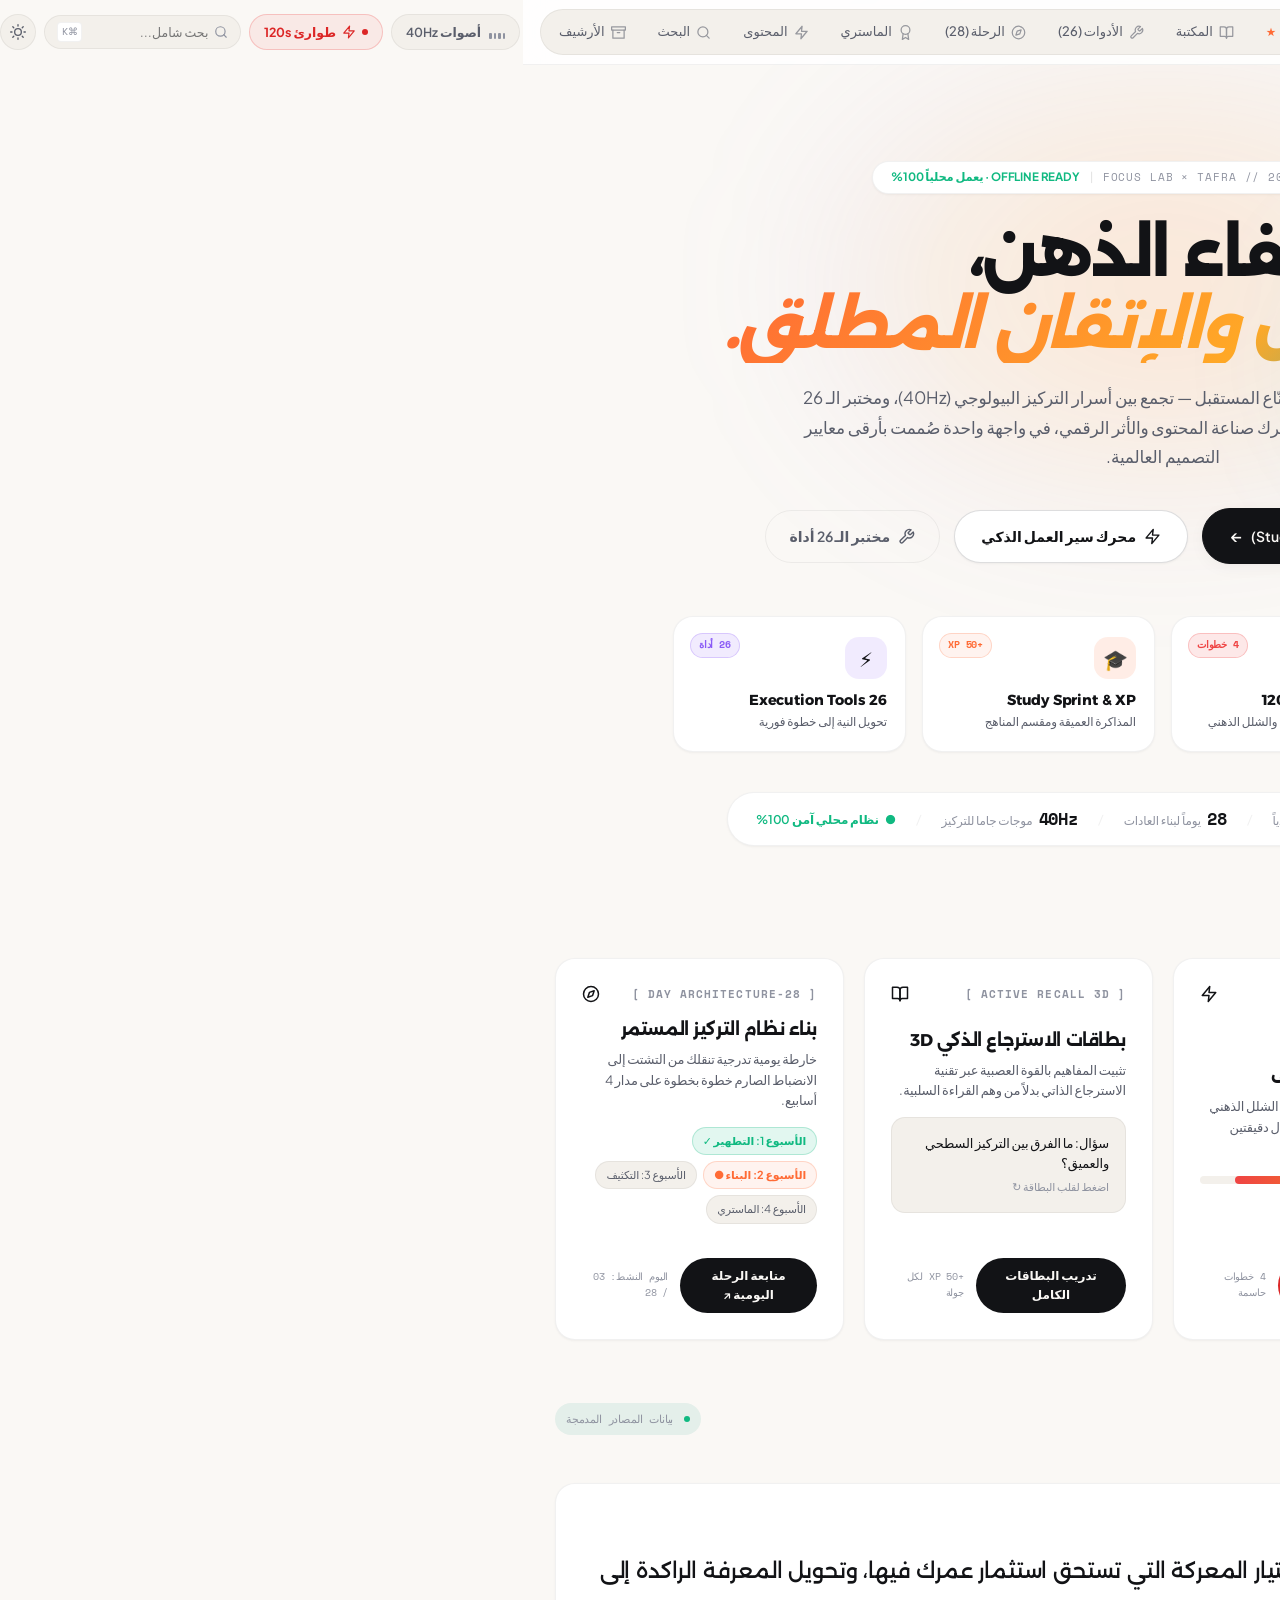
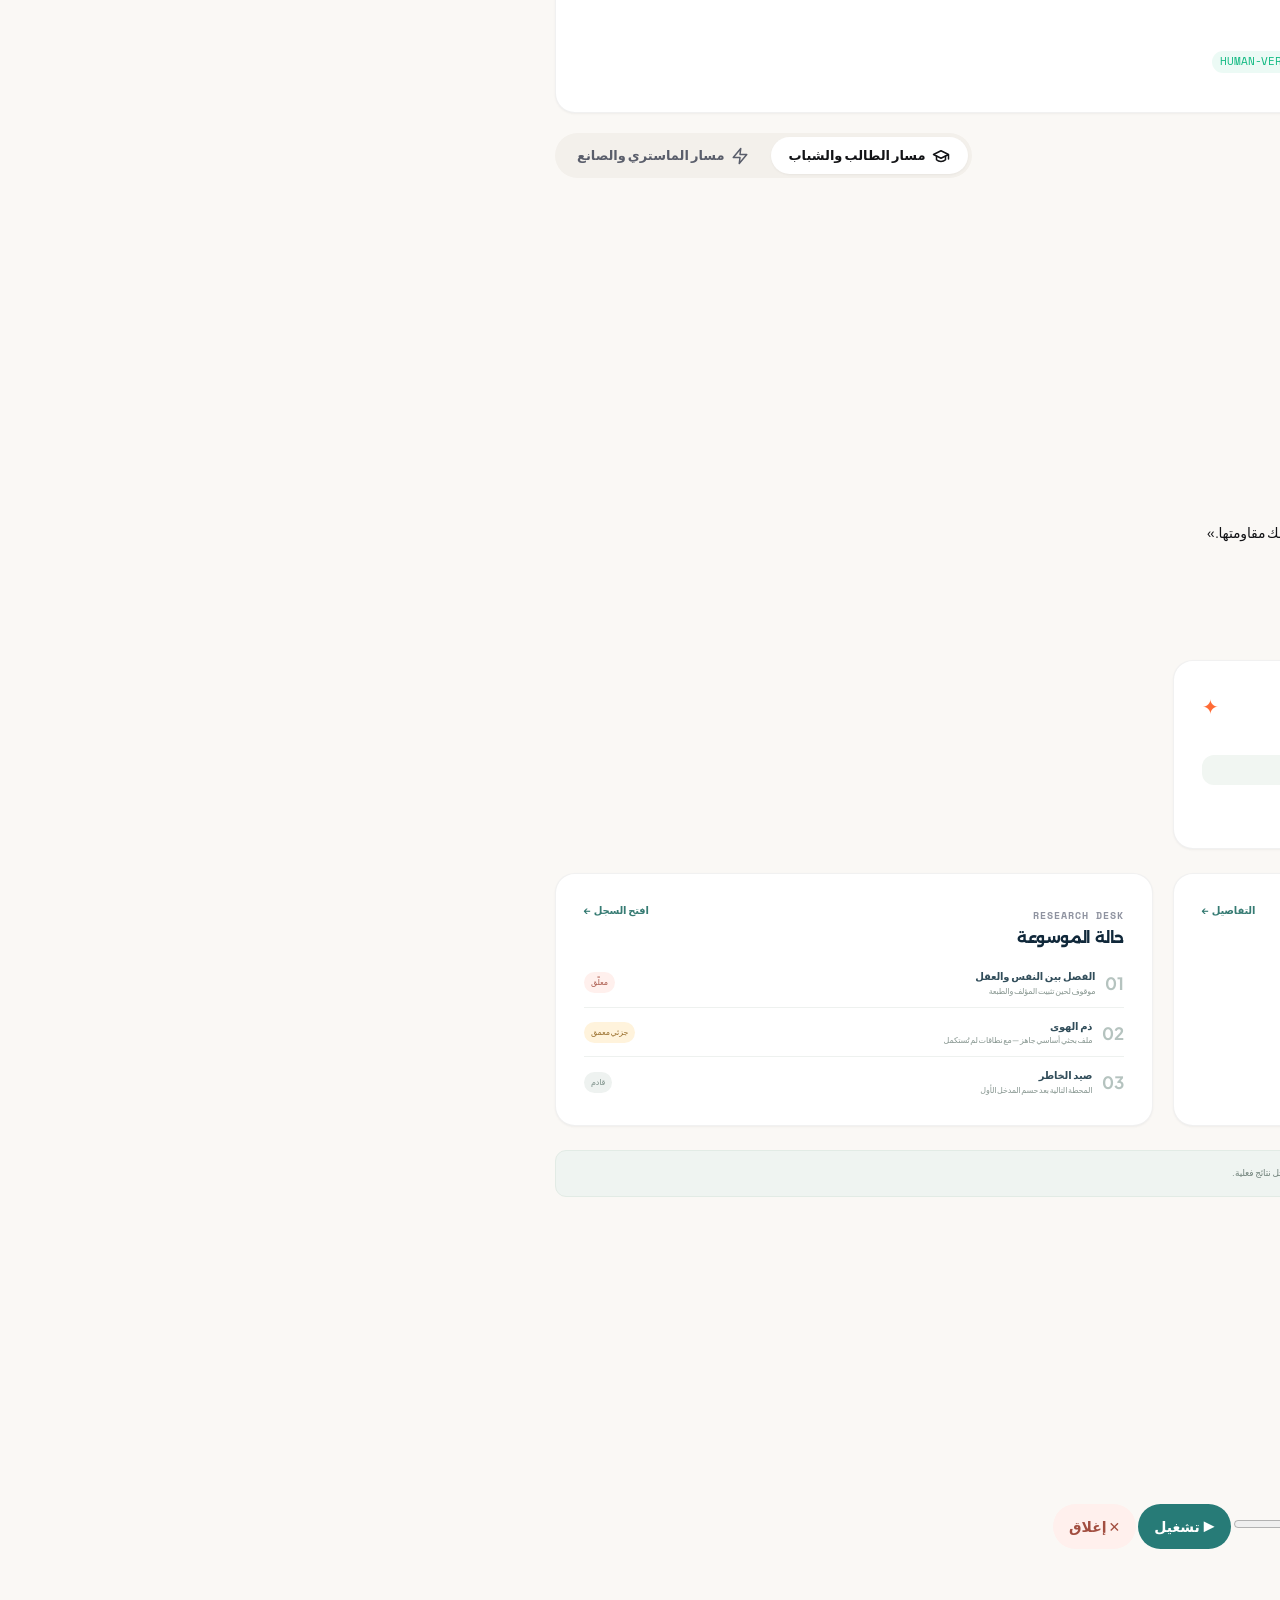
==== commit 07682e62: "feat(ui): complete editorial master redesign inspired by Mindly, Sol, and Contra Labs" ====
--- a/FOCUS_LAB_TAFRA_DIGITAL_PRODUCT/index.html
+++ b/FOCUS_LAB_TAFRA_DIGITAL_PRODUCT/index.html
@@ -4,7 +4,7 @@
 <head>
 <meta charset="utf-8"/>
 <meta content="width=device-width, initial-scale=1" name="viewport"/>
-<meta content="#10283a" name="theme-color"/>
+<meta content="#faf9f7" name="theme-color"/>
 <link href="assets/favicon.svg" rel="icon" type="image/svg+xml"/>
 <meta content="FOCUS LAB × TAFRA OS — مساحة متكاملة للتعلم وإدارة التركيز والتنفيذ وصناعة المحتوى والبحث." name="description"/>
 <title>FOCUS LAB × TAFRA OS</title>
@@ -136,104 +136,131 @@
 
 
 <div class="app-shell">
-<nav class="floating-nav glass-morph" id="sidebar">
-  <button class="radial-center-trigger" id="radialToggleBtn" aria-label="تبديل القائمة الدائرية" title="فتح / إغلاق القائمة">
-    <div class="radial-pulse-ring"></div>
-    <div class="radial-core-glow"></div>
-    <span class="radial-trigger-icon">
-      <svg class="feather-icon trigger-open"><use xlink:href="#icon-compass"/></svg>
-      <svg class="feather-icon trigger-close"><use xlink:href="#icon-x"/></svg>
-    </span>
-  </button>
-  <div class="radial-menu-items" id="radialMenuItems">
-    <button class="nav-item radial-btn active" data-page="overview" data-tooltip="الرئيسية" title="الرئيسية">
-      <svg class="feather-icon"><use xlink:href="#icon-home"/></svg>
-      <span class="radial-tooltip">الرئيسية</span>
-    </button>
-    <button class="nav-item radial-btn" data-page="student" data-tooltip="بوابة شباب الجامعة" title="بوابة شباب الجامعة">
-      <svg class="feather-icon"><use xlink:href="#icon-graduation"/></svg>
-      <span class="radial-tooltip">بوابة شباب الجامعة</span>
-    </button>
-    <button class="nav-item radial-btn" data-page="learn" data-tooltip="FOCUS LEARN" title="FOCUS LEARN">
-      <svg class="feather-icon"><use xlink:href="#icon-book"/></svg>
-      <span class="radial-tooltip">FOCUS LEARN</span>
-    </button>
-    <button class="nav-item radial-btn" data-page="tools" data-tooltip="FOCUS TOOLS" title="FOCUS TOOLS">
-      <svg class="feather-icon"><use xlink:href="#icon-tool"/></svg>
-      <span class="radial-tooltip">FOCUS TOOLS</span>
-    </button>
-    <button class="nav-item radial-btn" data-page="journey" data-tooltip="رحلة 28 يومًا" title="رحلة 28 يومًا">
-      <svg class="feather-icon"><use xlink:href="#icon-compass"/></svg>
-      <span class="radial-tooltip">رحلة 28 يومًا</span>
-    </button>
-    <button class="nav-item radial-btn" data-page="mastery" data-tooltip="MASTERY OS" title="MASTERY OS">
-      <svg class="feather-icon"><use xlink:href="#icon-award"/></svg>
-      <span class="radial-tooltip">MASTERY OS</span>
-    </button>
-    <button class="nav-item radial-btn" data-page="tafra" data-tooltip="TAFRA ENGINE" title="TAFRA ENGINE">
-      <svg class="feather-icon"><use xlink:href="#icon-zap"/></svg>
-      <span class="radial-tooltip">TAFRA ENGINE</span>
-    </button>
-    <button class="nav-item radial-btn" data-page="betafra" data-tooltip="BE TAFRA" title="BE TAFRA">
-      <svg class="feather-icon"><use xlink:href="#icon-star"/></svg>
-      <span class="radial-tooltip">BE TAFRA</span>
-    </button>
-    <button class="nav-item radial-btn" data-page="research" data-tooltip="مكتب البحث" title="مكتب البحث">
-      <svg class="feather-icon"><use xlink:href="#icon-search"/></svg>
-      <span class="radial-tooltip">مكتب البحث</span>
-    </button>
-    <button class="nav-item radial-btn" data-page="archive" data-tooltip="الأرشيف والمصادر" title="الأرشيف والمصادر">
-      <svg class="feather-icon"><use xlink:href="#icon-archive"/></svg>
-      <span class="radial-tooltip">الأرشيف والمصادر</span>
-    </button>
-    <button class="nav-item radial-btn subtle" data-page="settings" data-tooltip="الإعدادات والبيانات" title="الإعدادات والبيانات">
-      <svg class="feather-icon"><use xlink:href="#icon-settings"/></svg>
-      <span class="radial-tooltip">الإعدادات والبيانات</span>
-    </button>
-  </div>
-</nav>
+<aside class="sidebar" id="sidebar">
+  <div class="brand-lockup">
+<div class="brand-mark-prism" data-go="overview" style="cursor:pointer;" title="FOCUS LAB × TAFRA">
+  <svg viewBox="0 0 44 44" class="brand-logo-svg" xmlns="http://www.w3.org/2000/svg">
+    <defs>
+      <linearGradient id="prismAuraLogo" x1="0%" y1="0%" x2="100%" y2="100%">
+        <stop offset="0%" stop-color="#FF6B35"/>
+        <stop offset="50%" stop-color="#FFA826"/>
+        <stop offset="100%" stop-color="#00D2FF"/>
+      </linearGradient>
+      <linearGradient id="coreBeamLogo" x1="0%" y1="0%" x2="100%" y2="0%">
+        <stop offset="0%" stop-color="#FF6B35"/>
+        <stop offset="100%" stop-color="#00F0FF"/>
+      </linearGradient>
+    </defs>
+    <rect width="44" height="44" rx="12" fill="#0D1117" stroke="rgba(255,255,255,0.1)" stroke-width="1"/>
+    <g transform="translate(22, 22)">
+      <polygon points="0,-16 13.86,-8 13.86,8 0,16 -13.86,8 -13.86,-8" stroke="rgba(255,255,255,0.2)" stroke-width="1.2" fill="none"/>
+      <circle cx="0" cy="0" r="4.5" fill="url(#prismAuraLogo)"/>
+      <circle cx="0" cy="0" r="2" fill="#FFFFFF"/>
+      <line x1="-11" y1="0" x2="-6" y2="0" stroke="url(#coreBeamLogo)" stroke-width="1.5" stroke-linecap="round"/>
+      <line x1="6" y1="0" x2="11" y2="0" stroke="url(#coreBeamLogo)" stroke-width="1.5" stroke-linecap="round"/>
+      <line x1="0" y1="-11" x2="0" y2="-6" stroke="url(#coreBeamLogo)" stroke-width="1.5" stroke-linecap="round"/>
+      <line x1="0" y1="6" x2="0" y2="11" stroke="url(#coreBeamLogo)" stroke-width="1.5" stroke-linecap="round"/>
+    </g>
+  </svg>
+  <div class="brand-text-block">
+    <div class="brand-name-main">FOCUS LAB <span class="brand-spark-dot">●</span> TAFRA</div>
+    <div class="brand-sub-tag">THE OPERATING SPACE // 2026</div>
+  </div>
+</div>
+</div>
+  <div class="sidebar-label">مساحة العمل</div>
+  <nav aria-label="التنقل الرئيسي" class="primary-nav">
+    <button class="nav-item active" data-page="overview"><svg class="feather-icon"><use xlink:href="#icon-home"/></svg><span>الرئيسية</span><kbd>01</kbd></button>
+    <button class="nav-item" data-page="student"><svg class="feather-icon"><use xlink:href="#icon-graduation"/></svg><span>بوابة شباب الجامعة</span><kbd>★</kbd></button>
+    <button class="nav-item" data-page="learn"><svg class="feather-icon"><use xlink:href="#icon-book"/></svg><span>FOCUS LEARN</span><kbd>02</kbd></button>
+    <button class="nav-item" data-page="tools"><svg class="feather-icon"><use xlink:href="#icon-tool"/></svg><span>FOCUS TOOLS</span><kbd>03</kbd></button>
+    <button class="nav-item" data-page="journey"><svg class="feather-icon"><use xlink:href="#icon-compass"/></svg><span>رحلة 28 يومًا</span><kbd>04</kbd></button>
+    <button class="nav-item" data-page="mastery"><svg class="feather-icon"><use xlink:href="#icon-award"/></svg><span>MASTERY OS</span><kbd>05</kbd></button>
+    <button class="nav-item" data-page="tafra"><svg class="feather-icon"><use xlink:href="#icon-zap"/></svg><span>TAFRA ENGINE</span><kbd>06</kbd></button>
+    <button class="nav-item" data-page="betafra"><svg class="feather-icon"><use xlink:href="#icon-star"/></svg><span>BE TAFRA</span><kbd>07</kbd></button>
+    <button class="nav-item" data-page="research"><svg class="feather-icon"><use xlink:href="#icon-search"/></svg><span>مكتب البحث</span><kbd>08</kbd></button>
+    <button class="nav-item" data-page="archive"><svg class="feather-icon"><use xlink:href="#icon-archive"/></svg><span>الأرشيف والمصادر</span><kbd>09</kbd></button>
+  </nav>
+  <div class="sidebar-bottom">
+    <div class="local-status"><span class="status-dot"></span><span>وضع محلي آمن</span><small>OFFLINE READY</small></div>
+    <button class="nav-item subtle" data-page="settings"><svg class="feather-icon"><use xlink:href="#icon-settings"/></svg><span>الإعدادات والبيانات</span></button>
+    <div class="sidebar-version">VERSION 1.0.0 <span>·</span> NOV 2026</div>
+  </div>
+</aside>
 <main class="main-area">
 
 <header class="studio-topbar" id="studioTopbar">
   <div class="topbar-inner">
-    <div class="brand-lockup-top" data-go="overview" style="cursor:pointer;" title="العودة للرئيسية">
-      <div class="brand-mark-glow"><span>F</span><i>×</i><span>T</span></div>
-      <div>
-        <div class="brand-name-top">FOCUS LAB <b>×</b> TAFRA</div>
-        <div class="brand-sub-top">THE OPERATING SPACE // 2026</div>
-      </div>
-    </div>
-
+    <div class="topbar-left-brand">
+      <button class="mobile-menu-btn" id="mobileMenuBtn" title="القائمة"><svg class="feather-icon"><use xlink:href="#icon-tool"/></svg></button>
+      <div class="brand-mark-prism" data-go="overview" style="cursor:pointer;" title="FOCUS LAB × TAFRA">
+  <svg viewBox="0 0 44 44" class="brand-logo-svg" xmlns="http://www.w3.org/2000/svg">
+    <defs>
+      <linearGradient id="prismAuraLogo" x1="0%" y1="0%" x2="100%" y2="100%">
+        <stop offset="0%" stop-color="#FF6B35"/>
+        <stop offset="50%" stop-color="#FFA826"/>
+        <stop offset="100%" stop-color="#00D2FF"/>
+      </linearGradient>
+      <linearGradient id="coreBeamLogo" x1="0%" y1="0%" x2="100%" y2="0%">
+        <stop offset="0%" stop-color="#FF6B35"/>
+        <stop offset="100%" stop-color="#00F0FF"/>
+      </linearGradient>
+    </defs>
+    <rect width="44" height="44" rx="12" fill="#0D1117" stroke="rgba(255,255,255,0.1)" stroke-width="1"/>
+    <g transform="translate(22, 22)">
+      <polygon points="0,-16 13.86,-8 13.86,8 0,16 -13.86,8 -13.86,-8" stroke="rgba(255,255,255,0.2)" stroke-width="1.2" fill="none"/>
+      <circle cx="0" cy="0" r="4.5" fill="url(#prismAuraLogo)"/>
+      <circle cx="0" cy="0" r="2" fill="#FFFFFF"/>
+      <line x1="-11" y1="0" x2="-6" y2="0" stroke="url(#coreBeamLogo)" stroke-width="1.5" stroke-linecap="round"/>
+      <line x1="6" y1="0" x2="11" y2="0" stroke="url(#coreBeamLogo)" stroke-width="1.5" stroke-linecap="round"/>
+      <line x1="0" y1="-11" x2="0" y2="-6" stroke="url(#coreBeamLogo)" stroke-width="1.5" stroke-linecap="round"/>
+      <line x1="0" y1="6" x2="0" y2="11" stroke="url(#coreBeamLogo)" stroke-width="1.5" stroke-linecap="round"/>
+    </g>
+  </svg>
+  <div class="brand-text-block">
+    <div class="brand-name-main">FOCUS LAB <span class="brand-spark-dot">●</span> TAFRA</div>
+    <div class="brand-sub-tag">THE OPERATING SPACE // 2026</div>
+  </div>
+</div>
+    </div>
+
+    <!-- Center Navigation Pills (Mindly / Contra style) -->
     <nav class="studio-nav-pills" id="studioNavPills">
       <button class="nav-item active" data-page="overview"><svg class="feather-icon"><use xlink:href="#icon-home"/></svg><span>الرئيسية</span></button>
-      <button class="nav-item student-pill-highlight" data-page="student"><svg class="feather-icon"><use xlink:href="#icon-graduation"/></svg><span>بوابة الشباب</span><span class="pill-spark">★</span></button>
-      <button class="nav-item" data-page="learn"><span class="nav-icon">◈</span><span>المكتبة</span></button>
-      <button class="nav-item" data-page="tools"><span class="nav-icon">✳</span><span>الأدوات</span></button>
-      <button class="nav-item" data-page="journey"><span class="nav-icon">↗</span><span>رحلة 28</span></button>
-      <button class="nav-item" data-page="tafra"><span class="nav-icon">✦</span><span>المحتوى</span></button>
-      <button class="nav-item" data-page="mastery"><span class="nav-icon">▦</span><span>الماستري</span></button>
-      <button class="nav-item" data-page="research"><span class="nav-icon">⌕</span><span>البحث</span></button>
-      <button class="nav-item" data-page="archive"><span class="nav-icon">▤</span><span>الأرشيف</span></button>
-      <button class="nav-item" data-page="settings"><span class="nav-icon">⚙</span><span>الإعدادات</span></button>
+      <button class="nav-item student-pill" data-page="student"><svg class="feather-icon"><use xlink:href="#icon-graduation"/></svg><span>بوابة الشباب</span><span class="badge-spark">★</span></button>
+      <button class="nav-item" data-page="learn"><svg class="feather-icon"><use xlink:href="#icon-book"/></svg><span>المكتبة</span></button>
+      <button class="nav-item" data-page="tools"><svg class="feather-icon"><use xlink:href="#icon-tool"/></svg><span>الأدوات (26)</span></button>
+      <button class="nav-item" data-page="journey"><svg class="feather-icon"><use xlink:href="#icon-compass"/></svg><span>الرحلة (28)</span></button>
+      <button class="nav-item" data-page="mastery"><svg class="feather-icon"><use xlink:href="#icon-award"/></svg><span>الماستري</span></button>
+      <button class="nav-item" data-page="tafra"><svg class="feather-icon"><use xlink:href="#icon-zap"/></svg><span>المحتوى</span></button>
+      <button class="nav-item" data-page="research"><svg class="feather-icon"><use xlink:href="#icon-search"/></svg><span>البحث</span></button>
+      <button class="nav-item" data-page="archive"><svg class="feather-icon"><use xlink:href="#icon-archive"/></svg><span>الأرشيف</span></button>
     </nav>
 
+    <!-- Topbar Actions Cluster -->
     <div class="topbar-actions-cluster">
-      <button class="audio-ctrl-btn" id="headerAudioBtn" title="أصوات التركيز والمذاكرة">
-        <span class="dock-soundwave"><i class="bar"></i><i class="bar"></i><i class="bar"></i><i class="bar"></i></span>
+      <button class="topbar-audio-btn" id="headerAudioBtn" title="أصوات التركيز 40Hz">
+        <span class="audio-equalizer-mini" id="headerAudioWave">
+          <i class="wave-bar"></i><i class="wave-bar"></i><i class="wave-bar"></i><i class="wave-bar"></i>
+        </span>
         <span id="audioTrackName">الصوت الحي</span>
       </button>
-      <button class="sos-header-btn" id="headerSosBtn" title="طوارئ التسويف">
-        <span>🚨</span>
-        <span>طوارئ التسويف</span>
-      </button>
-      <div class="student-streak-badge" id="headerStreakBadge">🔥 <span id="headerStreakCount">3</span> أيام</div>
-      <label class="global-search-pill">
-        <span>⌕</span>
+
+      <button class="topbar-sos-btn" id="headerSosBtn" title="طوارئ التسويف الفورية">
+        <span class="sos-beacon"></span>
+        <svg class="feather-icon"><use xlink:href="#icon-zap"/></svg>
+        <span>طوارئ 120s</span>
+      </button>
+
+      <label class="search-pill-compact" title="بحث شامل (⌘K)">
+        <svg class="feather-icon"><use xlink:href="#icon-search"/></svg>
         <input id="globalSearch" placeholder="بحث شامل..." type="search"/>
         <kbd>⌘K</kbd>
       </label>
-      <button class="theme-toggle-btn" id="themeToggleBtn" title="تبديل المظهر">🌓</button>
-      <button class="mobile-menu-btn" id="mobileMenuBtn" title="القائمة الجانبية">☰</button>
+
+      <button class="theme-toggle-btn" id="themeToggleBtn" title="تبديل المظهر">
+        <svg class="feather-icon"><use xlink:href="#icon-sun"/></svg>
+      </button>
     </div>
   </div>
 </header>
@@ -241,83 +268,127 @@
 <div class="main-scroll" id="mainScroll">
 <section class="page active" id="page-overview">
 
-<div class="studio-hero-section spotlight-card">
-  <canvas id="heroAuroraCanvas" class="hero-aurora-canvas"></canvas>
-  <button class="hero-fullscreen-btn" id="heroFullscreenBtn" aria-label="ملء الشاشة" title="ملء الشاشة للتركيز الشامل">
-    <svg class="feather-icon"><use xlink:href="#icon-maximize"/></svg>
-  </button>
-  <div class="hero-aurora-glow"></div>
+<div class="mindly-hero-stage">
+  <!-- Sol Ambient Sunset Aura -->
+  <div class="sol-ambient-aura"></div>
+  <div class="sol-secondary-aura"></div>
+
+  <div class="hero-editorial-center">
+    <!-- Telemetry Kicker -->
+    <div class="hero-telemetry-capsule">
+      <span class="pulse-beacon-live"></span>
+      <span class="telemetry-mono">FOCUS LAB × TAFRA // 2026 MASTER EDITION</span>
+      <span class="telemetry-pipe">|</span>
+      <span class="telemetry-highlight">OFFLINE READY · يعمل محلياً 100%</span>
+    </div>
+
+    <!-- Master Editorial Title (Mindly Style) -->
+    <h1 class="hero-master-headline">
+      صفاء الذهن،<br/>
+      <span class="hero-gradient-text">وقوة الفعل والإتقان المطلق.</span>
+    </h1>
+
+    <p class="hero-master-lead">
+      المساحة التشغيلية الذكية لشباب وصُنّاع المستقبل — تجمع بين أسرار التركيز البيولوجي (40Hz)، ومختبر الـ 26 أداة تنفيذية، وخارطة الـ 28 يوماً، ومحرك صناعة المحتوى والأثر الرقمي، في واجهة واحدة صُممت بأرقى معايير التصميم العالمية.
+    </p>
+
+    <!-- High-Impact Dual CTAs -->
+    <div class="hero-action-row">
+      <button class="btn btn-primary-pill" data-go="student">
+        <svg class="feather-icon"><use xlink:href="#icon-graduation"/></svg>
+        <span>ادخل بوابة شباب الجامعة (Study Room)</span>
+        <span class="arrow-glyph">←</span>
+      </button>
+
+      <button class="btn btn-secondary-pill" id="heroScrollWorkflowBtn">
+        <svg class="feather-icon"><use xlink:href="#icon-zap"/></svg>
+        <span>محرك سير العمل الذكي</span>
+      </button>
+
+      <button class="btn btn-ghost-pill" data-go="tools">
+        <svg class="feather-icon"><use xlink:href="#icon-tool"/></svg>
+        <span>مختبر الـ 26 أداة</span>
+      </button>
+    </div>
+
+    <!-- Mindly-Style Floating Focus Capsules Ecosystem -->
+    <div class="mindly-floating-ecosystem">
+      <!-- Capsule 1: 40Hz Audio -->
+      <div class="focus-capsule-card capsule-audio" id="heroCapsuleAudio" data-track="binaural">
+        <div class="capsule-icon-wrap">🧠</div>
+        <div class="capsule-text">
+          <div class="capsule-title">40Hz Acoustic Lab</div>
+          <div class="capsule-desc">موجات جاما وعزل المشتتات</div>
+        </div>
+        <span class="capsule-chip-live">● حي</span>
+      </div>
+
+      <!-- Capsule 2: SOS Rescue -->
+      <div class="focus-capsule-card capsule-sos" data-go="student">
+        <div class="capsule-icon-wrap">🚨</div>
+        <div class="capsule-text">
+          <div class="capsule-title">120s SOS Rescue</div>
+          <div class="capsule-desc">بروتوكول فك التسويف والشلل الذهني</div>
+        </div>
+        <span class="capsule-badge-hot">4 خطوات</span>
+      </div>
+
+      <!-- Capsule 3: Study War-Room & XP -->
+      <div class="focus-capsule-card capsule-study" data-go="student">
+        <div class="capsule-icon-wrap">🎓</div>
+        <div class="capsule-text">
+          <div class="capsule-title">Study Sprint & XP</div>
+          <div class="capsule-desc">المذاكرة العميقة ومقسم المناهج</div>
+        </div>
+        <span class="capsule-badge-xp">+50 XP</span>
+      </div>
+
+      <!-- Capsule 4: 26 Tools Practice Lab -->
+      <div class="focus-capsule-card capsule-tools" data-go="tools">
+        <div class="capsule-icon-wrap">⚡</div>
+        <div class="capsule-text">
+          <div class="capsule-title">26 Execution Tools</div>
+          <div class="capsule-desc">تحويل النية إلى خطوة فورية</div>
+        </div>
+        <span class="capsule-badge-count">26 أداة</span>
+      </div>
+    </div>
+
+    <!-- Live Telemetry Stats Ticker -->
+    <div class="hero-metrics-ribbon">
+      <div class="ribbon-item">
+        <span class="ribbon-num">4,175</span>
+        <span class="ribbon-label">أصل معرفي ومحتوى</span>
+      </div>
+      <span class="ribbon-separator">/</span>
+      <div class="ribbon-item">
+        <span class="ribbon-num">26</span>
+        <span class="ribbon-label">بروتوكولاً تنفيذياً</span>
+      </div>
+      <span class="ribbon-separator">/</span>
+      <div class="ribbon-item">
+        <span class="ribbon-num">28</span>
+        <span class="ribbon-label">يوماً لبناء العادات</span>
+      </div>
+      <span class="ribbon-separator">/</span>
+      <div class="ribbon-item">
+        <span class="ribbon-num">40Hz</span>
+        <span class="ribbon-label">موجات جاما للتركيز</span>
+      </div>
+      <span class="ribbon-separator">/</span>
+      <div class="ribbon-item ribbon-live">
+        <span class="live-dot-green">●</span>
+        <span>نظام محلي آمن 100%</span>
+      </div>
+    </div>
+  </div>
+</div>
+
+<!-- Bento Live Showcase (Showreel & MyStack Inspired) -->
+
   
-  <div class="hero-content">
-    <div class="hero-telemetry-badge">
-      <span class="pulse-beacon"></span>
-      <span class="mono-code">SYS.OS // 2026.STUDIO</span>
-      <span class="badge-pipe">|</span>
-      <span class="highlight-text">FOCUS LAB × TAFRA</span>
-      <span class="badge-tag">OFFLINE READY</span>
-    </div>
-
-    <h1 class="hero-display-headline">
-      من المعرفة إلى الفعل.<br/>
-      <span class="solar-gradient-heading">ومن الفعل إلى الإتقان المطلق.</span>
-    </h1>
-
-    <p class="hero-editorial-lead">
-      المساحة التشغيلية الموحدة لشباب وصُنّاع المستقبل — تجمع بين أسرار التركيز البيولوجي، ومختبر الـ 26 أداة تنفيذية، وخارطة الـ 28 يوماً، ومحرك صناعة المحتوى والأثر الرقمي — مصممة لتعمل محلياً بالكامل وبأعلى معايير التصميم العالمية.
-    </p>
-
-    <div class="hero-cta-cluster">
-      <button class="btn btn-hero-gold" data-go="student">
-        <span class="btn-icon">🎓</span>
-        <span>ادخل بوابة شباب الجامعة (Study Room)</span>
-        <span class="btn-arrow">←</span>
-      </button>
-      <button class="btn btn-hero-cyan" id="heroScrollWorkflowBtn">
-        <span class="btn-icon">⚡</span>
-        <span>محرك سير العمل الذكي</span>
-      </button>
-      <button class="btn btn-hero-ghost" data-go="tools">
-        <span class="btn-icon">✳</span>
-        <span>مختبر الـ 26 أداة</span>
-      </button>
-    </div>
-
-    <div class="hero-stats-ticker">
-      <div class="stat-pill"><span class="pill-num">4,175</span><span class="pill-lbl">أصل معرفي ومحتوى</span></div>
-      <span class="stat-bullet">·</span>
-      <div class="stat-pill"><span class="pill-num">26</span><span class="pill-lbl">بروتوكولاً تنفيذياً</span></div>
-      <span class="stat-bullet">·</span>
-      <div class="stat-pill"><span class="pill-num">28</span><span class="pill-lbl">يوماً لبناء العادات</span></div>
-      <span class="stat-bullet">·</span>
-      <div class="stat-pill"><span class="pill-num">40Hz</span><span class="pill-lbl">موجات جاما للتركيز</span></div>
-      <span class="stat-bullet">·</span>
-      <div class="stat-pill status-live"><span>● يعمل محلياً 100%</span></div>
-    </div>
-  </div>
-</div>
-
-<!-- Bento Live Showcase (Showreel & MyStack Inspired) -->
-<div class="bento-3d-wrapper">
-  <div class="bento-view-controls">
-    <div class="bento-view-heading">
-      <span class="live-pulse"></span>
-      <span>مساحة الاستكشاف التفاعلية (SPATIAL 3D BENTO)</span>
-    </div>
-    <div class="bento-toggle-group">
-      <button class="bento-toggle-btn active" id="bentoMode3D" title="عرض ثلاثي الأبعاد تفاعلي">
-        <svg class="feather-icon"><use xlink:href="#icon-box"/></svg>
-        <span>3D مكعبات فضائية</span>
-      </button>
-      <button class="bento-toggle-btn" id="bentoModeGrid" title="عرض الشبكة التقليدية">
-        <svg class="feather-icon"><use xlink:href="#icon-archive"/></svg>
-        <span>شبكة مسطحة (Grid)</span>
-      </button>
-    </div>
-  </div>
-
-  <div class="three-bento-container" id="threeBentoContainer">
-    <canvas id="threeBentoCanvas" class="three-bento-canvas"></canvas>
-  </div>
+
+  
 
   <div class="bento-showcase-grid">
   <!-- Card 1: 40Hz Live Audio Synthesizer -->
@@ -345,7 +416,7 @@
   <div class="bento-showcase-card spotlight-card sos-bento">
     <div class="bento-card-header">
       <div class="bento-tag">[ 120s SOS RESCUE ]</div>
-      <span style="font-size:16px;">🚨</span>
+      <svg class="feather-icon bento-icon"><use xlink:href="#icon-zap"/></svg>
     </div>
     <div class="bento-card-body">
       <h3>طوارئ كسر التسويف</h3>
@@ -367,7 +438,7 @@
   <div class="bento-showcase-card spotlight-card recall-bento">
     <div class="bento-card-header">
       <div class="bento-tag">[ ACTIVE RECALL 3D ]</div>
-      <span style="font-size:16px;">🧠</span>
+      <svg class="feather-icon bento-icon"><use xlink:href="#icon-book"/></svg>
     </div>
     <div class="bento-card-body">
       <h3>بطاقات الاسترجاع الذكي 3D</h3>
@@ -395,7 +466,7 @@
   <div class="bento-showcase-card spotlight-card journey-bento">
     <div class="bento-card-header">
       <div class="bento-tag">[ 28-DAY ARCHITECTURE ]</div>
-      <span style="font-size:16px;">🔥</span>
+      <svg class="feather-icon bento-icon"><use xlink:href="#icon-compass"/></svg>
     </div>
     <div class="bento-card-body">
       <h3>بناء نظام التركيز المستمر</h3>
@@ -415,8 +486,6 @@
     </div>
   </div>
 </div>
-</div>
-
 
 <div class="section-heading compact-heading">
 <div><div class="eyebrow">THE SYSTEM AT A GLANCE</div><h2>المساحة كلها في نظرة واحدة</h2></div>
@@ -444,18 +513,18 @@
     <div class="workflow-hub-title">
       <div class="hub-icon">⚡</div>
       <div>
-        <div class="eyebrow" style="margin-bottom:0;">THE OPERATING PIPELINE // مسار العمل التفاعلي</div>
+        <div class="eyebrow" >THE OPERATING PIPELINE // مسار العمل التفاعلي</div>
         <h3>محرك سير العمل الذكي</h3>
         <p>اختر مسارك لتنشيط الخطوات التكتيكية، تشغيل الأدوات، ومتابعة الإنجاز لحظياً.</p>
       </div>
     </div>
     <div class="flow-mode-switch" id="flowModeSwitch">
       <button class="flow-mode-btn active" id="btnStudentFlow" data-flow="student">
-        <span>🎓</span>
+        <svg class="feather-icon"><use xlink:href="#icon-graduation"/></svg>
         <span>مسار الطالب والشباب</span>
       </button>
       <button class="flow-mode-btn" id="btnCreatorFlow" data-flow="creator">
-        <span>✦</span>
+        <svg class="feather-icon"><use xlink:href="#icon-zap"/></svg>
         <span>مسار الماستري والصانع</span>
       </button>
     </div>
@@ -500,9 +569,9 @@
             <div class="student-avatar-box">
               <div class="student-avatar" id="studentAvatar">🦁</div>
               <div class="student-title-box">
-                <div style="display:flex; align-items:center; gap:8px;">
-                  <span class="panel-kicker" style="color:var(--amber); margin-bottom:0;">STUDENT MASTERY HUB</span>
-                  <span class="badge" style="background:rgba(245, 158, 11, 0.2); color:#fbbf24; border:1px solid rgba(245,158,11,0.4);" id="studentLevelTag">المستوى 3</span>
+                <div class="student-title-flex">
+                  <span class="panel-kicker" class="student-kicker-accent">STUDENT MASTERY HUB</span>
+                  <span class="badge" class="badge-level" id="studentLevelTag">المستوى 3</span>
                 </div>
                 <h2 id="studentTitle">وحش المذاكرة والعمل العميق</h2>
                 <p>أنت تبني انضباطك الأكاديمي والمهني خطوة بخطوة بعيداً عن وهم التشتت والدوبامين الرخيص.</p>
@@ -586,7 +655,7 @@
 <input class="field" name="title" placeholder="ما الشيء الذي تريد إغلاقه؟" required=""/>
 <div class="form-row"><select class="field" name="stage"><option>Capture</option><option>Clarify</option><option>Select</option><option>Define</option><option>Plan</option><option>Prepare</option><option>Execute</option><option>Close</option><option>Review</option></select><select class="field" name="priority"><option value="medium">متوسطة</option><option value="high">عالية</option><option value="low">منخفضة</option></select><input class="field" name="due" type="date"/></div>
 <textarea class="field" name="next" placeholder="الخطوة التالية القابلة للتنفيذ..." rows="2"></textarea>
-<button class="btn btn-primary" type="submit">إضافة إلى مساحة التنفيذ <span>↗</span></button>
+<button class="btn btn-primary" type="submit">إضافة إلى مساحة التنفيذ <svg class="feather-icon"><use xlink:href="#icon-compass"/></svg></button>
 </form>
 <div class="task-filters"><button class="chip active" data-taskfilter="open">المفتوحة</button><button class="chip" data-taskfilter="all">الكل</button><button class="chip" data-taskfilter="done">المغلقة</button></div>
 <div class="task-list" id="taskList"></div>
@@ -626,42 +695,16 @@
 <div class="settings-grid"><div class="panel"><span class="panel-kicker">PORTABILITY</span><h3>نسخة احتياطية من بياناتك</h3><p>صدّر المهام والتقدم والملاحظات وإعدادات الرحلة في ملف JSON، ثم استورده في جهاز آخر.</p><div class="button-row"><button class="btn btn-primary" id="exportData">تصدير بياناتي JSON ↓</button><label class="btn btn-secondary file-button">استيراد JSON ↑<input accept="application/json" id="importData" type="file"/></label></div><div class="inline-feedback" id="dataStatus"></div></div><div class="panel"><span class="panel-kicker">PRIVACY</span><h3>بياناتك لا تتزامن تلقائيًا</h3><ul class="plain-list"><li>لا يوجد تسجيل دخول أو حساب.</li><li>المهام والملاحظات والتقدم في localStorage.</li><li>ملفات المصادر ثابتة داخل نسخة البرنامج.</li><li>المؤشرات الفعلية لا تُرسل إلى أي جهة.</li></ul></div><div class="panel danger-zone"><span class="panel-kicker">RESET</span><h3>إعادة ضبط المساحة</h3><p>يمسح هذا الإجراء بياناتك الشخصية المحلية فقط. لا يحذف ملفات المصادر الأصلية من الحزمة.</p><button class="btn btn-danger" id="resetData">مسح بياناتي المحلية</button></div><div class="panel"><span class="panel-kicker">ABOUT THIS RELEASE</span><h3>حدود النسخة الحالية</h3><p>نسخة محلية قابلة للاستخدام والتطوير. لا يوجد نشر عام أو ربط بمؤسسة أو حسابات مستخدمين أو مزامنة سحابية أو تنبيهات تلقائية.</p><p class="muted-text">الإصدار 1.0.0 · 10 نوفمبر 2026</p></div></div>
 </section>
 
-<nav class="sol-floating-dock" id="solFloatingDock">
-  <button class="dock-pill-btn active" id="dockWorkflowBtn" title="محرك سير العمل التفاعلي">
-    <span class="dock-icon">⚡</span>
-    <span class="dock-label">سير العمل</span>
-  </button>
-  <div class="dock-divider"></div>
-  <button class="dock-pill-btn" id="dockAudioBtn" title="تشغيل أصوات التركيز 40Hz">
-    <span class="dock-soundwave" id="dockSoundwave"><i class="bar"></i><i class="bar"></i><i class="bar"></i><i class="bar"></i></span>
-    <span class="dock-label" id="dockAudioLabel">الصوت الحي</span>
-  </button>
-  <button class="dock-pill-btn" id="dockZenBtn" title="الوضع الصامت بدون مشتتات">
-    <span class="dock-icon">🧘</span>
-    <span class="dock-label">وضع الزن</span>
-  </button>
-  <button class="dock-pill-btn" id="dockSosBtn" title="طوارئ التسويف الفورية">
-    <span class="dock-icon">🚨</span>
-    <span class="dock-label">طوارئ SOS</span>
-  </button>
-  <div class="dock-divider"></div>
-  <button class="dock-pill-btn" id="dockSearchBtn" title="البحث السريع (⌘K)">
-    <span class="dock-icon">⌕</span>
-    <kbd>⌘K</kbd>
-  </button>
-  <button class="dock-pill-btn" id="dockThemeBtn" title="تبديل الإضاءة">
-    <span class="dock-icon">🌓</span>
-  </button>
-</nav>
+
 
 </div>
 </main>
 <div class="mobile-bottom-nav">
-<button class="mobile-nav-pill active" data-page="overview"><span>⌂</span><span>الرئيسية</span></button>
-<button class="mobile-nav-pill" data-page="student"><span>🎓</span><span>الجامعة</span></button>
-<button class="mobile-nav-pill" data-page="tools"><span>✳</span><span>الأدوات</span></button>
-<button class="mobile-nav-pill" data-page="journey"><span>↗</span><span>الرحلة</span></button>
-<button class="mobile-nav-pill" data-page="tafra"><span>✦</span><span>المحتوى</span></button>
+<button class="mobile-nav-pill active" data-page="overview"><svg class="feather-icon"><use xlink:href="#icon-home"/></svg><span>الرئيسية</span></button>
+<button class="mobile-nav-pill" data-page="student"><svg class="feather-icon"><use xlink:href="#icon-graduation"/></svg><span>الجامعة</span></button>
+<button class="mobile-nav-pill" data-page="tools"><svg class="feather-icon"><use xlink:href="#icon-tool"/></svg><span>الأدوات</span></button>
+<button class="mobile-nav-pill" data-page="journey"><svg class="feather-icon"><use xlink:href="#icon-compass"/></svg><span>الرحلة</span></button>
+<button class="mobile-nav-pill" data-page="tafra"><svg class="feather-icon"><use xlink:href="#icon-zap"/></svg><span>المحتوى</span></button>
 </div></div>
 <div aria-hidden="true" class="modal-backdrop" id="toolModal"><div aria-labelledby="modalTitle" aria-modal="true" class="modal-window" role="dialog"><div class="modal-header"><div><span class="panel-kicker">FOCUS TOOLS / INTERACTIVE</span><h2 id="modalTitle">أداة</h2><p id="modalDescription"></p></div><button aria-label="إغلاق" class="icon-button close-modal" id="closeModal">×</button></div><div class="modal-body" id="modalBody"></div><div class="modal-footer"><span>كل النتائج إرشادية تعليمية وليست تشخيصًا أو علاجًا.</span><button class="btn btn-secondary" id="closeModal2">إغلاق</button></div></div></div>
 <div aria-live="polite" class="toast" id="toast" role="status"></div>
@@ -673,13 +716,13 @@
 <div class="teleprompter-overlay" id="teleprompterModal">
 <div class="prompter-header">
 <div>
-<span class="badge" style="background:#0284c7; color:#fff;">TELEPROMPTER</span>
-<h3 id="prompterTitle" style="display:inline; margin-right:10px; color:#fff;">ملقن الكاميرا لصناعة المحتوى</h3>
-</div>
-<div style="display:flex; align-items:center; gap:12px;">
+<span class="badge" class="badge-teleprompter">TELEPROMPTER</span>
+<h3 id="prompterTitle" class="prompter-title-inline">ملقن الكاميرا لصناعة المحتوى</h3>
+</div>
+<div class="prompter-controls-row">
 <button class="btn btn-secondary" id="prompterMirrorBtn">🪞 قلب الشاشة (سيلفي)</button>
-<label style="color:#fff; font-size:12px;">السرعة: <input id="prompterSpeed" max="8" min="1" type="range" value="3"/></label>
-<label style="color:#fff; font-size:12px;">حجم الخط: <input id="prompterFontSize" max="60" min="20" type="range" value="34"/></label>
+<label class="prompter-control-label">السرعة: <input id="prompterSpeed" max="8" min="1" type="range" value="3"/></label>
+<label class="prompter-control-label">حجم الخط: <input id="prompterFontSize" max="60" min="20" type="range" value="34"/></label>
 <button class="btn btn-primary" id="prompterPlayBtn">▶️ تشغيل</button>
 <button class="btn btn-danger" id="prompterCloseBtn">✕ إغلاق</button>
 </div>
@@ -689,22 +732,18 @@
 </div>
 </div>
 <div class="zen-overlay" id="zenModal">
-<div style="padding:20px; display:flex; justify-content:space-between; align-items:center;">
-<span class="badge" style="background:rgba(16,185,129,0.2); color:#10b981; border:1px solid #10b981;">ZEN STUDY MODE</span>
+<div class="zen-header-bar">
+<span class="badge" class="badge-zen">ZEN STUDY MODE</span>
 <button class="btn btn-secondary" id="closeZenBtn">خروج من وضع الزن (ESC)</button>
 </div>
 <div class="zen-timer-wrap">
 <div class="zen-digits" id="zenDigits">25:00</div>
 <div class="zen-task-title" id="zenTaskTitle">المهمة الحالية قيد الإنجاز</div>
-<div style="margin-top:25px; display:flex; gap:12px;">
+<div class="zen-timer-actions">
 <button class="btn-timer-primary" id="zenToggleBtn">▶️ تشغيل</button>
 <button class="btn-timer-secondary" id="zenResetBtn">🔄 إعادة ضبط</button>
 </div>
 </div>
 </div>
-<script src="assets/three.min.js"></script>
-<script src="assets/hero_shader.js"></script>
-<script src="assets/radial_nav.js"></script>
-<script src="assets/three_bento.js"></script>
 <script src="assets/student-hub.js"></script></body>
 </html>
--- a/FOCUS_LAB_TAFRA_DIGITAL_PRODUCT/assets/modern.css
+++ b/FOCUS_LAB_TAFRA_DIGITAL_PRODUCT/assets/modern.css
@@ -1,3262 +1,1537 @@
 /* ==========================================================================
-   FOCUS LAB × TAFRA OS — AWARD-WINNING STUDIO EDITION (2026)
-   Inspired by: basement.studio, hellosol.app, pryzm.design, freckle.tech,
-   thedigitalthird.com, leeholmes.uk & definedvc.com.
-   Design DNA: Neo-Brutalist Void, High-Precision Architectural Grids,
-   Tactile Glassmorphism, Monospace Telemetry & Luminous Accents.
-   ========================================================================== */
-
-@import url('https://fonts.googleapis.com/css2?family=Alexandria:wght@300;400;500;600;700;800;900&family=Cairo:wght@400;500;600;700;800;900&family=Plus+Jakarta+Sans:wght@400;500;600;700;800;900&family=Source+Serif+4:ital,opsz,wght@0,8..60,400..800;1,8..60,400..700&family=JetBrains+Mono:wght@400;500;700;800&family=Space+Mono:wght@400;700&display=swap');
-
+   FOCUS LAB × TAFRA OS — WORLD-CLASS EDITORIAL MASTER EDITION (2026)
+   Inspired by: Mindly, Sol, ContraLabs, Showreel, Gather & Freckle
+   Design DNA: Warm Sol Sunset Aura, Mindly Floating Focus Capsules,
+   Refined Architectural Typography, Tactile Glassmorphism & Flawless Rhythm.
+   ========================================================================== */
+
+@import url('https://fonts.googleapis.com/css2?family=Alexandria:wght@300;400;500;600;700;800;900&family=Plus+Jakarta+Sans:wght@400;500;600;700;800&family=Space+Mono:wght@400;700&display=swap');
+
+/* ==========================================================================
+   1. DESIGN TOKENS & SYSTEM PALETTE
+   ========================================================================== */
 :root {
-  /* The "Basement Void" & Luminous Dark Palette */
-  --bg-deep: #030508;
-  --bg-surface: #070a12;
-  --bg-card: rgba(11, 16, 28, 0.76);
-  --bg-card-hover: rgba(16, 24, 42, 0.92);
-  --bg-glass: rgba(7, 10, 18, 0.88);
-  --border-subtle: rgba(255, 255, 255, 0.08);
-  --border-highlight: rgba(0, 255, 136, 0.45);
+  /* Canvas & Glassmorphic Surfaces (Light Mode - Mindly/Sol Aesthetic) */
+  --bg:               #FAF8F5;
+  --bg-surface:       #FFFFFF;
+  --bg-card:          #FFFFFF;
+  --bg-card-hover:    #FCFBF9;
+  --bg-hover:         #F3F0EB;
+  --bg-glass:         rgba(255, 255, 255, 0.85);
+  --bg-sidebar:       #F7F5F0;
   
-  --text-main: #f8fafc;
-  --text-dim: #94a3b8;
-  --text-muted: #4b5563;
+  /* Text & Hierarchy */
+  --text:             #121316;
+  --text-secondary:   #5A5E6B;
+  --text-muted:       #8F93A0;
   
-  /* Iconic High-Impact Accents */
-  --neon-orange: #ff4d00;          /* Basement Safety Orange */
-  --neon-orange-glow: rgba(255, 77, 0, 0.35);
-  --acid-lime: #00ff88;            /* Pryzm / Freckle Acid Green */
-  --acid-lime-glow: rgba(0, 255, 136, 0.35);
-  --cyber-cyan: #00f0ff;           /* HelloSol Electric Cyan */
-  --cyber-cyan-glow: rgba(0, 240, 255, 0.35);
-  --ultraviolet: #a855f7;          /* The Digital Third Purple */
-  --ultraviolet-glow: rgba(168, 85, 247, 0.35);
-  --danger-rose: #ff0055;
-  --danger-rose-glow: rgba(255, 0, 85, 0.35);
+  /* Precision Accents */
+  --accent:           #FF6B35;          /* Warm Solar Sunset Amber */
+  --accent-hover:     #E85923;
+  --accent-soft:      rgba(255, 107, 53, 0.08);
+  --accent-glow:      rgba(255, 107, 53, 0.22);
+  --cyan-focus:       #00B4D8;          /* Electric Cognitive Cyan */
+  --cyan-soft:        rgba(0, 180, 216, 0.08);
+  --emerald-live:     #10B981;          /* Offline & Active Green */
+  --purple-depth:     #8B5CF6;          /* Deep Study Violet */
+  --danger-rose:      #EF4444;          /* SOS Emergency */
+  
+  /* Borders & Separation */
+  --border:           rgba(18, 19, 22, 0.06);
+  --border-hover:     rgba(18, 19, 22, 0.14);
+  --border-highlight: rgba(255, 107, 53, 0.35);
+  
+  /* Geometry & Radius */
+  --radius-xs:        6px;
+  --radius-sm:        10px;
+  --radius-md:        14px;
+  --radius-lg:        20px;
+  --radius-xl:        28px;
+  --radius-full:      9999px;
+  
+  /* Layered Ambient Shadows (Zero Harshness) */
+  --shadow-sm:        0 1px 3px rgba(18, 19, 22, 0.03), 0 1px 2px rgba(18, 19, 22, 0.02);
+  --shadow-md:        0 4px 16px rgba(18, 19, 22, 0.04), 0 1px 3px rgba(18, 19, 22, 0.02);
+  --shadow-lg:        0 12px 36px rgba(18, 19, 22, 0.06), 0 2px 8px rgba(18, 19, 22, 0.03);
+  --shadow-xl:        0 24px 60px rgba(18, 19, 22, 0.08), 0 4px 16px rgba(18, 19, 22, 0.03);
+  --shadow-glow:      0 0 40px rgba(255, 107, 53, 0.15);
+  
+  /* Typography Families */
+  --font-display:     'Alexandria', 'Plus Jakarta Sans', system-ui, sans-serif;
+  --font-body:        'Plus Jakarta Sans', -apple-system, system-ui, sans-serif;
+  --font-mono:        'Space Mono', 'SF Mono', monospace;
+  
+  --ease:             cubic-bezier(0.16, 1, 0.3, 1);
   
   /* Legacy mappings */
-  --emerald: var(--acid-lime);
-  --emerald-glow: var(--acid-lime-glow);
-  --cyan: var(--cyber-cyan);
-  --cyan-glow: var(--cyber-cyan-glow);
-  --amber: var(--neon-orange);
-  --amber-glow: var(--neon-orange-glow);
-  --purple: var(--ultraviolet);
-  --rose: var(--danger-rose);
-
-  --radius-xs: 4px;
-  --radius-sm: 8px;
-  --radius-md: 12px;
-  --radius-lg: 18px;
-  --radius-xl: 24px;
+  --bg-deep: var(--bg);
+  --text-main: var(--text);
+  --text-dim: var(--text-secondary);
+  --border-subtle: var(--border);
+  --neon-orange: var(--accent);
+  --acid-lime: var(--emerald-live);
+  --cyber-cyan: var(--cyan-focus);
+  --ultraviolet: var(--purple-depth);
+  --amber: var(--accent);
+  --shadow-subtle: var(--shadow-md);
+  --shadow-hover: var(--shadow-lg);
+}
+
+/* ==========================================================================
+   2. DARK THEME — NIGHT VOID (Cinematic Obsidian & Solar Nebula)
+   ========================================================================== */
+[data-theme="dark"] {
+  --bg:               #0A0C10;
+  --bg-surface:       #12151E;
+  --bg-card:          #131722;
+  --bg-card-hover:    #181D2B;
+  --bg-hover:         #1A1F2E;
+  --bg-glass:         rgba(18, 21, 30, 0.88);
+  --bg-sidebar:       #0E1017;
   
-  --font-mono: 'Space Mono', 'IBM Plex Mono', monospace;
-  --font-display: 'Cairo', 'Plus Jakarta Sans', system-ui, sans-serif;
+  --text:             #F8FAFC;
+  --text-secondary:   #94A3B8;
+  --text-muted:       #64748B;
   
-  --shadow-subtle: 0 12px 36px -10px rgba(0, 0, 0, 0.8), inset 0 1px 0 rgba(255, 255, 255, 0.1);
-  --shadow-hover: 0 20px 50px -10px rgba(0, 0, 0, 0.9), 0 0 30px rgba(0, 255, 136, 0.22);
-}
-
-[data-theme="light"] {
-  --bg-deep: #f5f7fa;
-  --bg-surface: #ffffff;
-  --bg-card: rgba(255, 255, 255, 0.95);
-  --bg-card-hover: #ffffff;
-  --bg-glass: rgba(255, 255, 255, 0.9);
-  --border-subtle: #e2e8f0;
-  --border-highlight: rgba(0, 255, 136, 0.6);
-  --text-main: #090d16;
-  --text-dim: #475569;
-  --text-muted: #94a3b8;
-  --shadow-subtle: 0 10px 30px -5px rgba(0, 0, 0, 0.06);
-  --shadow-hover: 0 20px 40px -5px rgba(0, 0, 0, 0.12), 0 0 25px rgba(0, 255, 136, 0.15);
-}
-
-/* ==========================================================================
-   THE VOID & ARCHITECTURAL GRID (BASEMENT.STUDIO STYLE)
-   ========================================================================== */
+  --border:           rgba(255, 255, 255, 0.07);
+  --border-hover:     rgba(255, 255, 255, 0.15);
+  --border-highlight: rgba(255, 107, 53, 0.45);
+  
+  --accent-soft:      rgba(255, 107, 53, 0.12);
+  --cyan-soft:        rgba(0, 180, 216, 0.12);
+  
+  --shadow-sm:        0 2px 6px rgba(0, 0, 0, 0.3);
+  --shadow-md:        0 8px 24px rgba(0, 0, 0, 0.45);
+  --shadow-lg:        0 16px 48px rgba(0, 0, 0, 0.6);
+  --shadow-xl:        0 28px 72px rgba(0, 0, 0, 0.75);
+}
+
+/* ==========================================================================
+   3. GLOBAL RESET & BASE STYLES
+   ========================================================================== */
+*, *::before, *::after {
+  box-sizing: border-box;
+  margin: 0;
+  padding: 0;
+}
+
+html {
+  font-size: 15px;
+  scroll-behavior: smooth;
+  text-rendering: optimizeLegibility;
+}
 
 body {
-  background-color: var(--bg-deep) !important;
-  color: var(--text-main) !important;
-  font-family: var(--font-display) !important;
-  letter-spacing: -0.015em;
+  background-color: var(--bg) !important;
+  color: var(--text) !important;
+  font-family: var(--font-body) !important;
   line-height: 1.65;
+  letter-spacing: -0.012em;
+  -webkit-font-smoothing: antialiased;
+  -moz-osx-font-smoothing: grayscale;
   overflow-x: hidden;
-  background-image: 
-    linear-gradient(to right, rgba(255, 255, 255, 0.025) 1px, transparent 1px),
-    linear-gradient(to bottom, rgba(255, 255, 255, 0.025) 1px, transparent 1px),
-    radial-gradient(circle at 10% 15%, rgba(0, 255, 136, 0.07) 0%, transparent 45%),
-    radial-gradient(circle at 90% 25%, rgba(0, 240, 255, 0.07) 0%, transparent 42%),
-    radial-gradient(circle at 50% 85%, rgba(255, 77, 0, 0.06) 0%, transparent 48%) !important;
-  background-size: 40px 40px, 40px 40px, 100% 100%, 100% 100%, 100% 100% !important;
-  background-attachment: fixed !important;
-}
-
-/* ==========================================================================
-   LIVE HUD TELEMETRY MARQUEE (TACTILE RUNNER)
-   ========================================================================== */
-
-.telemetry-ticker-bar {
-  background: rgba(0, 0, 0, 0.7);
-  border-bottom: 1px solid var(--border-subtle);
-  overflow: hidden;
+  background-image: none !important;
+}
+
+h1, h2, h3, h4, h5, h6 {
+  font-family: var(--font-display);
+  font-weight: 700;
+  color: var(--text);
+  line-height: 1.25;
+  letter-spacing: -0.025em;
+}
+
+p {
+  color: var(--text-secondary);
+  line-height: 1.7;
+}
+
+a {
+  color: var(--accent);
+  text-decoration: none;
+  transition: color 0.15s ease;
+}
+a:hover {
+  color: var(--accent-hover);
+}
+
+/* ==========================================================================
+   4. ICONIC APERTURE BRAND LOGO
+   ========================================================================== */
+.brand-mark-prism {
+  display: inline-flex;
+  align-items: center;
+  gap: 12px;
+  cursor: pointer;
+  user-select: none;
+  transition: transform 0.2s var(--ease);
+}
+.brand-mark-prism:hover {
+  transform: translateY(-1px);
+}
+
+.brand-logo-svg {
+  width: 40px;
+  height: 40px;
+  flex-shrink: 0;
+  filter: drop-shadow(0 4px 12px rgba(255, 107, 53, 0.22));
+}
+
+.brand-text-block {
+  display: flex;
+  flex-direction: column;
+}
+
+.brand-name-main {
+  font-family: var(--font-display);
+  font-size: 15px;
+  font-weight: 900;
+  color: var(--text);
+  letter-spacing: -0.02em;
+  display: flex;
+  align-items: center;
+  gap: 6px;
+}
+
+.brand-spark-dot {
+  color: var(--accent);
+  font-size: 8px;
+  animation: sparkPulse 2.5s infinite;
+}
+@keyframes sparkPulse {
+  0%, 100% { opacity: 1; transform: scale(1); }
+  50% { opacity: 0.4; transform: scale(0.8); }
+}
+
+.brand-sub-tag {
+  font-family: var(--font-mono);
+  font-size: 9px;
+  color: var(--text-muted);
+  letter-spacing: 0.14em;
+  font-weight: 500;
+}
+
+/* ==========================================================================
+   5. UNIFIED STUDIO TOPBAR (CONTRA LABS & MINDLY STYLE)
+   ========================================================================== */
+.studio-topbar {
+  position: sticky;
+  top: 0;
+  z-index: 100;
+  background: var(--bg-glass);
+  backdrop-filter: blur(20px);
+  -webkit-backdrop-filter: blur(20px);
+  border-bottom: 1px solid var(--border);
+  padding: 0 28px;
+  transition: all 0.25s ease;
+}
+
+.topbar-inner {
+  max-width: 1440px;
+  margin: 0 auto;
+  height: 64px;
+  display: flex;
+  align-items: center;
+  justify-content: space-between;
+  gap: 20px;
+}
+
+.topbar-left-brand {
+  display: flex;
+  align-items: center;
+  gap: 16px;
+  flex-shrink: 0;
+}
+
+/* Center Navigation Pills */
+.studio-nav-pills {
+  display: flex;
+  align-items: center;
+  gap: 4px;
+  background: var(--bg-hover);
+  padding: 4px;
+  border-radius: var(--radius-full);
+  border: 1px solid var(--border);
+}
+
+.studio-nav-pills .nav-item {
+  display: inline-flex;
+  align-items: center;
+  gap: 6px;
+  padding: 7px 14px;
+  border-radius: var(--radius-full);
+  border: none;
+  background: transparent;
+  color: var(--text-secondary);
+  font-family: var(--font-body);
+  font-size: 13px;
+  font-weight: 500;
+  cursor: pointer;
+  transition: all 0.18s var(--ease);
   white-space: nowrap;
-  font-family: var(--font-mono);
+}
+
+.studio-nav-pills .nav-item .feather-icon {
+  width: 15px;
+  height: 15px;
+  opacity: 0.6;
+  transition: opacity 0.15s ease, transform 0.15s ease;
+}
+
+.studio-nav-pills .nav-item:hover {
+  color: var(--text);
+}
+.studio-nav-pills .nav-item:hover .feather-icon {
+  opacity: 1;
+  transform: scale(1.1);
+}
+
+.studio-nav-pills .nav-item.active {
+  background: var(--bg-card);
+  color: var(--text);
+  font-weight: 700;
+  box-shadow: var(--shadow-sm);
+}
+.studio-nav-pills .nav-item.active .feather-icon {
+  opacity: 1;
+  color: var(--accent);
+}
+
+/* Student Pill Highlight */
+.studio-nav-pills .nav-item.student-pill {
+  color: var(--accent);
+  font-weight: 600;
+}
+.studio-nav-pills .nav-item.student-pill .badge-spark {
+  color: var(--accent);
   font-size: 11px;
-  color: var(--text-dim);
-  padding: 6px 0;
-  letter-spacing: 0.1em;
-  user-select: none;
-  backdrop-filter: blur(12px);
-  position: relative;
-  z-index: 25;
-}
-
-.ticker-track {
+}
+
+/* Topbar Action Buttons */
+.topbar-actions-cluster {
+  display: flex;
+  align-items: center;
+  gap: 8px;
+  flex-shrink: 0;
+}
+
+/* Audio Control Pill */
+.topbar-audio-btn {
   display: inline-flex;
-  gap: 32px;
-  animation: tickerSlide 35s linear infinite;
-}
-
-.ticker-track span {
+  align-items: center;
+  gap: 8px;
+  padding: 7px 14px;
+  border-radius: var(--radius-full);
+  background: var(--bg-hover);
+  border: 1px solid var(--border);
+  color: var(--text-secondary);
+  font-family: var(--font-body);
+  font-size: 12.5px;
+  font-weight: 600;
+  cursor: pointer;
+  transition: all 0.18s var(--ease);
+}
+.topbar-audio-btn:hover {
+  background: var(--bg-card);
+  color: var(--text);
+  border-color: var(--border-hover);
+}
+.topbar-audio-btn.playing {
+  background: var(--accent-soft);
+  color: var(--accent);
+  border-color: var(--accent-glow);
+}
+
+.audio-equalizer-mini {
+  display: flex;
+  align-items: flex-end;
+  gap: 2px;
+  height: 14px;
+}
+.wave-bar {
+  width: 2.5px;
+  height: 6px;
+  border-radius: 1px;
+  background: var(--text-muted);
+  transition: height 0.2s ease, background 0.2s ease;
+}
+.topbar-audio-btn.playing .wave-bar {
+  background: var(--accent);
+  animation: miniEqualizer 0.8s ease-in-out infinite alternate;
+}
+.topbar-audio-btn.playing .wave-bar:nth-child(2) { animation-delay: 0.2s; }
+.topbar-audio-btn.playing .wave-bar:nth-child(3) { animation-delay: 0.4s; }
+.topbar-audio-btn.playing .wave-bar:nth-child(4) { animation-delay: 0.1s; }
+
+@keyframes miniEqualizer {
+  0% { height: 4px; }
+  100% { height: 14px; }
+}
+
+/* SOS Emergency Pill */
+.topbar-sos-btn {
   display: inline-flex;
   align-items: center;
-  gap: 8px;
-}
-
-.ticker-track span b {
-  color: var(--acid-lime);
-}
-
-@keyframes tickerSlide {
-  0% { transform: translateX(0); }
-  100% { transform: translateX(-50%); }
-}
-
-/* ==========================================================================
-   BENTO PANELS & REFRACTIVE GLASS (PRYZM / THE DIGITAL THIRD)
-   ========================================================================== */
-
-.panel, .hero-panel, .metric-card, .tool-card, .book-card, .bank-card, .modal-window {
-  background: var(--bg-card) !important;
-  border: 1px solid var(--border-subtle) !important;
-  backdrop-filter: blur(24px) !important;
-  border-radius: var(--radius-lg) !important;
-  box-shadow: var(--shadow-subtle) !important;
-  transition: all 0.28s cubic-bezier(0.16, 1, 0.3, 1) !important;
-  position: relative;
-  overflow: hidden;
-}
-
-/* Edge-to-Edge Beam & Spotlights */
-.panel::before, .metric-card::before, .tool-card::before {
-  content: "";
-  position: absolute;
-  top: 0;
-  left: 0;
-  right: 0;
-  height: 1px;
-  background: linear-gradient(90deg, transparent, rgba(255, 255, 255, 0.22), transparent);
-  pointer-events: none;
-  z-index: 2;
-}
-
-.panel:hover, .metric-card:hover, .tool-card:hover, .book-card:hover, .bank-card:hover {
-  border-color: var(--border-highlight) !important;
-  transform: translateY(-4px) !important;
-  box-shadow: var(--shadow-hover) !important;
-}
-
-/* Architectural Crosshair Details on Corner (Basement Style) */
-.hud-corner {
-  position: absolute;
-  font-family: var(--font-mono);
-  font-size: 10px;
-  color: rgba(255, 255, 255, 0.2);
-  pointer-events: none;
-  line-height: 1;
-}
-.hud-corner.tl { top: 8px; left: 8px; }
-.hud-corner.tr { top: 8px; right: 8px; }
-.hud-corner.bl { bottom: 8px; left: 8px; }
-.hud-corner.br { bottom: 8px; right: 8px; }
-
-/* ==========================================================================
-   SIDEBAR & BRAND LOCKUP (STUDIO GRADE)
-   ========================================================================== */
-
-.sidebar {
-  background: var(--bg-surface) !important;
-  border-left: 1px solid var(--border-subtle) !important;
-  backdrop-filter: blur(28px) !important;
-  box-shadow: 4px 0 35px rgba(0, 0, 0, 0.5) !important;
-}
-
-.brand-lockup {
-  padding-bottom: 22px !important;
-  border-bottom: 1px solid var(--border-subtle) !important;
-}
-
-.brand-mark {
-  background: linear-gradient(135deg, rgba(0, 255, 136, 0.2), rgba(0, 240, 255, 0.2)) !important;
-  border: 1px solid var(--acid-lime) !important;
-  box-shadow: 0 0 20px var(--acid-lime-glow) !important;
-  border-radius: 10px !important;
-}
-
-.brand-name {
-  font-family: var(--font-display) !important;
-  font-size: 14px !important;
-  font-weight: 900 !important;
-  letter-spacing: -0.02em !important;
-  color: #ffffff !important;
-}
-
-.brand-name b {
-  color: var(--neon-orange) !important;
-}
-
-.brand-sub {
-  font-family: var(--font-mono) !important;
-  font-size: 9px !important;
-  letter-spacing: 0.15em !important;
-  color: var(--text-dim) !important;
-}
-
-.nav-item {
-  color: var(--text-dim) !important;
-  font-weight: 700 !important;
-  border-radius: var(--radius-md) !important;
-  padding: 11px 16px !important;
-  transition: all 0.2s cubic-bezier(0.16, 1, 0.3, 1) !important;
-  border: 1px solid transparent !important;
-  position: relative;
-}
-
-.nav-item:hover {
-  background: rgba(255, 255, 255, 0.05) !important;
-  color: var(--text-main) !important;
-  transform: translateX(-4px) !important;
-  border-color: rgba(255, 255, 255, 0.08) !important;
-}
-
-.nav-item.active {
-  background: linear-gradient(90deg, rgba(0, 255, 136, 0.16), rgba(0, 240, 255, 0.08)) !important;
-  color: #ffffff !important;
-  border-right: 3px solid var(--acid-lime) !important;
-  border-color: rgba(0, 255, 136, 0.35) !important;
-  box-shadow: 0 0 25px rgba(0, 255, 136, 0.25) !important;
-}
-
-.nav-item kbd {
-  font-family: var(--font-mono) !important;
-  font-size: 10px !important;
-  border: 1px solid rgba(255, 255, 255, 0.1) !important;
-  background: rgba(0, 0, 0, 0.35) !important;
-  border-radius: 4px !important;
-  padding: 2px 6px !important;
-  color: var(--text-dim) !important;
-}
-
-/* Student Nav Item with Basement Safety Orange Ping */
-.nav-item[data-page="student"] {
-  background: linear-gradient(90deg, rgba(255, 77, 0, 0.14), rgba(255, 0, 85, 0.08)) !important;
-  border: 1px solid rgba(255, 77, 0, 0.35) !important;
-  color: #ff9466 !important;
-  font-weight: 800 !important;
-}
-
-.nav-item[data-page="student"]::after {
-  content: "";
-  position: absolute;
-  top: 12px;
-  left: 12px;
+  gap: 6px;
+  padding: 7px 14px;
+  border-radius: var(--radius-full);
+  background: rgba(239, 68, 68, 0.08);
+  border: 1px solid rgba(239, 68, 68, 0.25);
+  color: #DC2626;
+  font-family: var(--font-body);
+  font-size: 12.5px;
+  font-weight: 700;
+  cursor: pointer;
+  transition: all 0.18s var(--ease);
+}
+.topbar-sos-btn:hover {
+  background: #DC2626;
+  color: #FFFFFF;
+  border-color: #DC2626;
+  box-shadow: 0 4px 16px rgba(220, 38, 38, 0.35);
+  transform: translateY(-1px);
+}
+.topbar-sos-btn .feather-icon {
+  width: 14px;
+  height: 14px;
+}
+
+.sos-beacon {
   width: 6px;
   height: 6px;
   border-radius: 50%;
-  background: var(--neon-orange);
-  box-shadow: 0 0 10px var(--neon-orange);
-  animation: radarPing 2s cubic-bezier(0, 0, 0.2, 1) infinite;
-}
-
-@keyframes radarPing {
+  background: #DC2626;
+  animation: beaconPulse 1.6s infinite;
+}
+@keyframes beaconPulse {
   0% { transform: scale(1); opacity: 1; }
-  50% { transform: scale(2); opacity: 0.3; }
+  50% { transform: scale(1.6); opacity: 0.4; }
   100% { transform: scale(1); opacity: 1; }
 }
 
-.nav-item[data-page="student"]:hover {
-  background: linear-gradient(90deg, rgba(255, 77, 0, 0.25), rgba(255, 0, 85, 0.18)) !important;
-  border-color: var(--neon-orange) !important;
-  box-shadow: 0 0 30px rgba(255, 77, 0, 0.4) !important;
-}
-
-.nav-item[data-page="student"].active {
-  border-right: 3px solid var(--neon-orange) !important;
-  color: #ffffff !important;
-}
-
-/* ==========================================================================
-   TOPBAR & CONTROLS
-   ========================================================================== */
-
-.topbar {
-  background: var(--bg-glass) !important;
-  border-bottom: 1px solid var(--border-subtle) !important;
-  backdrop-filter: blur(28px) !important;
-  padding: 12px 24px !important;
-}
-
-.breadcrumb {
+/* Search Input Pill */
+.search-pill-compact {
+  display: flex;
+  align-items: center;
+  gap: 6px;
+  background: var(--bg-hover);
+  border: 1px solid var(--border);
+  border-radius: var(--radius-full);
+  padding: 6px 12px;
+  cursor: text;
+  transition: all 0.18s var(--ease);
+}
+.search-pill-compact:focus-within {
+  border-color: var(--accent);
+  background: var(--bg-card);
+  box-shadow: 0 0 0 3px var(--accent-soft);
+}
+.search-pill-compact input {
+  border: none;
+  background: transparent;
+  outline: none;
+  font-family: var(--font-body);
+  font-size: 12.5px;
+  color: var(--text);
+  width: 120px;
+}
+.search-pill-compact .feather-icon {
+  width: 14px;
+  height: 14px;
+  color: var(--text-muted);
+}
+.search-pill-compact kbd {
+  font-family: var(--font-mono);
+  font-size: 10px;
+  color: var(--text-muted);
+  background: var(--bg-surface);
+  border: 1px solid var(--border);
+  border-radius: 4px;
+  padding: 1px 4px;
+}
+
+/* Theme Toggle Button */
+.theme-toggle-btn {
+  width: 36px;
+  height: 36px;
+  border-radius: 50%;
+  border: 1px solid var(--border);
+  background: var(--bg-hover);
+  color: var(--text-secondary);
+  display: flex;
+  align-items: center;
+  justify-content: center;
+  cursor: pointer;
+  transition: all 0.2s ease;
+}
+.theme-toggle-btn:hover {
+  background: var(--bg-card);
+  color: var(--text);
+  border-color: var(--border-hover);
+  transform: rotate(18deg);
+}
+.theme-toggle-btn .feather-icon {
+  width: 16px;
+  height: 16px;
+}
+
+.mobile-menu-btn {
+  display: none;
+  background: none;
+  border: none;
+  color: var(--text);
+  cursor: pointer;
+  padding: 6px;
+}
+
+/* ==========================================================================
+   6. SIDEBAR DRAWER (Clean & Minimal like Showreel)
+   ========================================================================== */
+.sidebar {
+  display: none; /* Replaced on desktop by Studio Topbar */
+}
+
+/* ==========================================================================
+   7. MAIN APP LAYOUT & SCROLL CONTAINER
+   ========================================================================== */
+.app-shell {
+  min-height: 100vh;
+  display: flex;
+  flex-direction: column;
+}
+
+.main-area {
+  flex: 1;
+  width: 100%;
+}
+
+.main-scroll {
+  max-width: 1320px;
+  margin: 0 auto;
+  padding: 40px 32px 80px;
+}
+
+/* Page visibility */
+.page {
+  display: none;
+}
+.page.active {
+  display: block;
+  animation: pageFadeIn 0.3s var(--ease);
+}
+@keyframes pageFadeIn {
+  from { opacity: 0; transform: translateY(6px); }
+  to { opacity: 1; transform: translateY(0); }
+}
+
+/* ==========================================================================
+   8. MINDLY / SOL INSPIRED HERO SECTION
+   ========================================================================== */
+.mindly-hero-stage {
+  position: relative;
+  padding: 56px 0 64px;
+  overflow: visible;
+  text-align: center;
+}
+
+/* Sol Ambient Sunset Aura */
+.sol-ambient-aura {
+  position: absolute;
+  top: -60px;
+  left: 50%;
+  transform: translateX(-50%);
+  width: 720px;
+  height: 480px;
+  background: radial-gradient(ellipse at center, rgba(255, 107, 53, 0.16) 0%, rgba(255, 168, 38, 0.10) 40%, rgba(139, 92, 246, 0.06) 70%, transparent 75%);
+  filter: blur(70px);
+  pointer-events: none;
+  z-index: 0;
+  animation: auraFloat 14s ease-in-out infinite alternate;
+}
+.sol-secondary-aura {
+  position: absolute;
+  top: 100px;
+  right: 10%;
+  width: 420px;
+  height: 320px;
+  background: radial-gradient(circle, rgba(0, 180, 216, 0.10) 0%, transparent 70%);
+  filter: blur(60px);
+  pointer-events: none;
+  z-index: 0;
+}
+@keyframes auraFloat {
+  0% { transform: translateX(-50%) translateY(0) scale(1); }
+  100% { transform: translateX(-50%) translateY(24px) scale(1.08); }
+}
+
+.hero-editorial-center {
+  position: relative;
+  z-index: 2;
+  max-width: 980px;
+  margin: 0 auto;
+}
+
+/* Telemetry Capsule */
+.hero-telemetry-capsule {
+  display: inline-flex;
+  align-items: center;
+  gap: 10px;
+  padding: 6px 18px;
+  border-radius: var(--radius-full);
+  background: var(--bg-surface);
+  border: 1px solid var(--border);
+  box-shadow: var(--shadow-sm);
+  margin-bottom: 24px;
+}
+.pulse-beacon-live {
+  width: 7px;
+  height: 7px;
+  border-radius: 50%;
+  background: var(--emerald-live);
+  box-shadow: 0 0 10px var(--emerald-live);
+  animation: sparkPulse 2s infinite;
+}
+.telemetry-mono {
   font-family: var(--font-mono);
   font-size: 11px;
-  color: var(--text-dim);
-  letter-spacing: 0.05em;
-}
-
-.breadcrumb b {
-  color: #ffffff;
-}
-
-/* Audio Pill Button */
-.audio-ctrl-btn {
-  display: flex;
+  color: var(--text-muted);
+  letter-spacing: 0.08em;
+}
+.telemetry-pipe {
+  color: var(--border-hover);
+  font-size: 11px;
+}
+.telemetry-highlight {
+  font-family: var(--font-body);
+  font-size: 11.5px;
+  font-weight: 700;
+  color: var(--emerald-live);
+}
+
+/* Master Headline (Mindly Style) */
+.hero-master-headline {
+  font-family: var(--font-display) !important;
+  font-size: clamp(2.4rem, 5.5vw, 4.2rem) !important;
+  font-weight: 800 !important;
+  line-height: 1.15 !important;
+  letter-spacing: -0.035em !important;
+  color: var(--text) !important;
+  margin-bottom: 20px !important;
+}
+
+.hero-gradient-text {
+  background: linear-gradient(135deg, var(--accent) 0%, #FFA826 60%, var(--cyan-focus) 100%);
+  -webkit-background-clip: text;
+  -webkit-text-fill-color: transparent;
+  font-style: italic;
+  display: inline-block;
+}
+
+.hero-master-lead {
+  font-size: 17px !important;
+  line-height: 1.75 !important;
+  color: var(--text-secondary) !important;
+  max-width: 740px;
+  margin: 0 auto 36px !important;
+}
+
+/* CTA Action Row */
+.hero-action-row {
+  display: flex;
+  align-items: center;
+  justify-content: center;
+  gap: 14px;
+  flex-wrap: wrap;
+  margin-bottom: 52px;
+}
+
+.btn {
+  display: inline-flex;
   align-items: center;
   gap: 8px;
-  background: rgba(0, 240, 255, 0.12);
-  border: 1px solid rgba(0, 240, 255, 0.35);
-  color: #67e8f9;
-  padding: 7px 16px;
-  border-radius: 999px;
-  font-size: 12px;
-  font-weight: 800;
+  font-family: var(--font-body);
+  font-weight: 600;
+  font-size: 14px;
+  border-radius: var(--radius-full);
   cursor: pointer;
-  transition: all 0.2s cubic-bezier(0.16, 1, 0.3, 1);
-}
-
-.audio-ctrl-btn:hover {
-  background: rgba(0, 240, 255, 0.25);
-  border-color: #00f0ff;
-  box-shadow: 0 0 20px rgba(0, 240, 255, 0.45);
-  transform: translateY(-1px);
-}
-
-.audio-ctrl-btn.playing {
-  background: linear-gradient(135deg, #0284c7, #00f0ff);
-  color: #ffffff;
-  border-color: #a5f3fc;
-  box-shadow: 0 0 25px rgba(0, 240, 255, 0.6);
-}
-
-/* Equalizer Bars */
-.audio-equalizer {
-  display: none;
-  align-items: flex-end;
-  gap: 2px;
-  height: 13px;
-  width: 14px;
-}
-
-.audio-ctrl-btn.playing .audio-equalizer {
-  display: inline-flex;
-}
-
-.audio-eq-bar {
-  width: 2px;
-  background: #ffffff;
-  border-radius: 1px;
-  animation: eqJump 1s ease-in-out infinite alternate;
-}
-
-.audio-eq-bar:nth-child(1) { height: 35%; animation-delay: 0.1s; }
-.audio-eq-bar:nth-child(2) { height: 95%; animation-delay: 0.3s; }
-.audio-eq-bar:nth-child(3) { height: 60%; animation-delay: 0.2s; }
-.audio-eq-bar:nth-child(4) { height: 100%; animation-delay: 0.4s; }
-
-@keyframes eqJump {
-  0% { height: 20%; }
-  100% { height: 100%; }
-}
-
-/* SOS Header Button */
-.sos-header-btn {
-  display: flex;
-  align-items: center;
-  gap: 6px;
-  background: linear-gradient(135deg, #e11d48, #ff0055);
-  color: #ffffff;
-  border: 1px solid #fda4af;
-  padding: 7px 16px;
-  border-radius: 999px;
-  font-size: 12px;
-  font-weight: 800;
-  cursor: pointer;
-  box-shadow: 0 0 18px rgba(255, 0, 85, 0.45);
-  transition: all 0.2s cubic-bezier(0.16, 1, 0.3, 1);
-  animation: sosPulse 2.6s infinite;
-}
-
-.sos-header-btn:hover {
-  transform: translateY(-2px) scale(1.04);
-  box-shadow: 0 0 30px rgba(255, 0, 85, 0.8);
-}
-
-@keyframes sosPulse {
-  0%, 100% { box-shadow: 0 0 15px rgba(255, 0, 85, 0.4); }
-  50% { box-shadow: 0 0 30px rgba(255, 0, 85, 0.85); }
-}
-
-/* Streak Pill */
-.student-streak-badge {
-  display: flex;
-  align-items: center;
-  gap: 6px;
-  background: rgba(255, 77, 0, 0.15);
-  border: 1px solid rgba(255, 77, 0, 0.4);
-  color: #ff9466;
-  padding: 6px 14px;
-  border-radius: 999px;
-  font-size: 12px;
-  font-weight: 800;
-  font-family: var(--font-mono);
-  box-shadow: 0 0 14px rgba(255, 77, 0, 0.25);
-}
-
-/* Theme Toggle */
-.theme-toggle-btn {
-  width: 38px;
-  height: 38px;
-  border-radius: 50%;
-  border: 1px solid var(--border-subtle);
-  background: rgba(255, 255, 255, 0.05);
-  color: var(--text-main);
-  display: flex;
-  align-items: center;
-  justify-content: center;
-  font-size: 15px;
-  cursor: pointer;
-  transition: all 0.2s cubic-bezier(0.16, 1, 0.3, 1);
-}
-
-.theme-toggle-btn:hover {
-  background: rgba(255, 255, 255, 0.12);
-  border-color: var(--acid-lime);
-  transform: rotate(25deg) scale(1.06);
-}
-
-/* ==========================================================================
-   BUTTONS (TACTILE MAGNETIC FEEL)
-   ========================================================================== */
-
-.btn {
-  font-family: var(--font-display);
-  font-weight: 800;
-  border-radius: var(--radius-md);
-  padding: 11px 22px;
-  cursor: pointer;
-  display: inline-flex;
-  align-items: center;
-  justify-content: center;
-  gap: 8px;
-  transition: all 0.2s cubic-bezier(0.16, 1, 0.3, 1);
-  position: relative;
-  overflow: hidden;
-}
-
-.btn:active {
-  transform: scale(0.96) !important;
-}
-
-.btn-primary {
-  background: linear-gradient(135deg, var(--acid-lime), #059669) !important;
-  color: #030508 !important;
-  border: 0 !important;
-  box-shadow: 0 4px 20px var(--acid-lime-glow) !important;
-  font-weight: 900 !important;
-}
-
-.btn-primary:hover {
+  transition: all 0.22s var(--ease);
+  border: 1px solid transparent;
+  text-decoration: none;
+}
+
+.btn-primary-pill {
+  background: var(--text);
+  color: var(--bg);
+  padding: 14px 28px;
+  border-color: var(--text);
+  box-shadow: var(--shadow-md);
+}
+.btn-primary-pill:hover {
+  background: var(--accent);
+  border-color: var(--accent);
+  color: #FFFFFF;
   transform: translateY(-2px);
-  box-shadow: 0 8px 30px rgba(0, 255, 136, 0.5) !important;
-}
-
-.btn-secondary {
-  background: rgba(255, 255, 255, 0.05) !important;
-  color: var(--text-main) !important;
-  border: 1px solid var(--border-subtle) !important;
-  backdrop-filter: blur(14px) !important;
-}
-
-.btn-secondary:hover {
-  background: rgba(255, 255, 255, 0.12) !important;
-  border-color: rgba(255, 255, 255, 0.22) !important;
+  box-shadow: 0 8px 24px rgba(255, 107, 53, 0.35);
+}
+.btn-primary-pill .arrow-glyph {
+  font-size: 16px;
+  transition: transform 0.2s ease;
+}
+.btn-primary-pill:hover .arrow-glyph {
+  transform: translateX(-4px);
+}
+
+.btn-secondary-pill {
+  background: var(--bg-surface);
+  color: var(--text);
+  padding: 14px 26px;
+  border: 1px solid var(--border-hover);
+  box-shadow: var(--shadow-sm);
+}
+.btn-secondary-pill:hover {
+  background: var(--bg-hover);
+  border-color: var(--text);
   transform: translateY(-2px);
 }
 
-/* ==========================================================================
-   WORKFLOW STEPPER (BASEMENT / DEFINEDVC HUD STYLE)
-   ========================================================================== */
-
-.workflow-stepper {
+.btn-ghost-pill {
+  background: transparent;
+  color: var(--text-secondary);
+  padding: 14px 24px;
+  border: 1px solid var(--border);
+}
+.btn-ghost-pill:hover {
+  color: var(--text);
+  border-color: var(--border-hover);
+  background: var(--bg-hover);
+}
+
+.btn .feather-icon {
+  width: 17px;
+  height: 17px;
+}
+
+/* ==========================================================================
+   9. MINDLY-STYLE FLOATING FOCUS CAPSULES ECOSYSTEM
+   ========================================================================== */
+.mindly-floating-ecosystem {
   display: grid;
   grid-template-columns: repeat(4, 1fr);
-  gap: 14px;
-  margin-bottom: 28px;
-}
-
-@media (max-width: 900px) {
-  .workflow-stepper {
-    grid-template-columns: repeat(2, 1fr);
-  }
-}
-
-@media (max-width: 500px) {
-  .workflow-stepper {
-    grid-template-columns: 1fr;
-  }
-}
-
-.stepper-card {
-  background: rgba(11, 16, 28, 0.7);
-  border: 1px solid var(--border-subtle);
-  border-radius: var(--radius-md);
-  padding: 16px;
-  display: flex;
-  align-items: center;
-  gap: 14px;
+  gap: 16px;
+  margin: 0 auto 40px;
+  max-width: 1080px;
+}
+
+.focus-capsule-card {
+  background: var(--bg-card);
+  border: 1px solid var(--border);
+  border-radius: var(--radius-lg);
+  padding: 20px 18px;
+  display: flex;
+  flex-direction: column;
+  align-items: flex-start;
+  text-align: right;
+  gap: 10px;
+  position: relative;
+  box-shadow: var(--shadow-sm);
   cursor: pointer;
-  transition: all 0.22s cubic-bezier(0.16, 1, 0.3, 1);
-  position: relative;
-  overflow: hidden;
-}
-
-.stepper-card:hover {
-  background: rgba(20, 29, 48, 0.9);
-  border-color: var(--acid-lime);
-  transform: translateY(-3px);
-  box-shadow: 0 10px 25px rgba(0, 0, 0, 0.4);
-}
-
-.stepper-card.active {
-  border-color: var(--acid-lime);
-  background: linear-gradient(135deg, rgba(0, 255, 136, 0.16), rgba(0, 240, 255, 0.08));
-  box-shadow: 0 0 25px rgba(0, 255, 136, 0.3);
-}
-
-.stepper-num {
-  font-family: var(--font-mono);
-  width: 34px;
-  height: 34px;
-  border-radius: 50%;
-  background: rgba(255, 255, 255, 0.08);
-  display: flex;
-  align-items: center;
-  justify-content: center;
-  font-size: 13px;
-  font-weight: 800;
-  color: var(--acid-lime);
-  flex-shrink: 0;
-}
-
-.stepper-card.active .stepper-num {
-  background: var(--acid-lime);
-  color: #000000;
-  box-shadow: 0 0 16px var(--acid-lime-glow);
-}
-
-.stepper-info h5 {
-  margin: 0;
-  font-size: 14px;
-  font-weight: 800;
-  color: #ffffff;
-}
-
-.stepper-info small {
-  font-family: var(--font-mono);
-  font-size: 11px;
-  color: var(--text-dim);
-}
-
-/* ==========================================================================
-   STUDENT HERO BANNER (HELLOSOL / THE DIGITAL THIRD LUMINOUS HERO)
-   ========================================================================== */
-
-.student-hero-banner {
-  background: linear-gradient(145deg, rgba(11, 16, 28, 0.96), rgba(20, 29, 48, 0.9)),
-              radial-gradient(circle at 10% 20%, rgba(255, 77, 0, 0.16), transparent 45%),
-              radial-gradient(circle at 90% 80%, rgba(0, 255, 136, 0.16), transparent 45%);
-  border: 1px solid rgba(255, 77, 0, 0.35);
-  border-radius: var(--radius-xl);
-  padding: 34px;
-  margin-bottom: 28px;
-  position: relative;
-  overflow: hidden;
-  box-shadow: 0 25px 60px rgba(0, 0, 0, 0.6), inset 0 1px 0 rgba(255, 255, 255, 0.12);
-}
-
-.student-hero-banner::before {
-  content: "";
-  position: absolute;
-  top: 0;
-  left: 0;
-  right: 0;
-  height: 3px;
-  background: linear-gradient(90deg, #ff4d00, #00ff88, #00f0ff, #a855f7, #ff0055);
-}
-
-.student-avatar {
-  width: 78px;
-  height: 78px;
-  border-radius: 22px;
-  background: linear-gradient(135deg, #ff4d00, #d93d00);
-  display: flex;
-  align-items: center;
-  justify-content: center;
-  font-size: 36px;
-  box-shadow: 0 0 35px rgba(255, 77, 0, 0.5);
-  border: 2px solid rgba(255, 255, 255, 0.25);
-}
-
-.student-title-box h2 {
-  margin: 0;
-  font-size: 26px;
-  font-weight: 900;
-  color: #ffffff;
-  letter-spacing: -0.03em;
-}
-
-.xp-progress-bar {
-  height: 12px;
-  background: rgba(255, 255, 255, 0.08);
-  border-radius: 999px;
-  overflow: hidden;
-  box-shadow: inset 0 2px 5px rgba(0, 0, 0, 0.5);
-}
-
-.xp-progress-fill {
-  height: 100%;
-  background: linear-gradient(90deg, #ff4d00, #00ff88, #00f0ff);
-  border-radius: 999px;
-  transition: width 0.6s cubic-bezier(0.16, 1, 0.3, 1);
-  box-shadow: 0 0 18px rgba(0, 255, 136, 0.7);
-}
-
-.student-stats-grid {
-  display: grid;
-  grid-template-columns: repeat(auto-fit, minmax(140px, 1fr));
-  gap: 14px;
-  margin-top: 26px;
-  padding-top: 22px;
-  border-top: 1px solid rgba(255, 255, 255, 0.08);
-}
-
-.student-stat-item {
-  background: rgba(255, 255, 255, 0.03);
-  border: 1px solid rgba(255, 255, 255, 0.06);
-  border-radius: var(--radius-md);
-  padding: 14px 18px;
-  text-align: center;
-  transition: all 0.2s ease;
-}
-
-.student-stat-item:hover {
-  background: rgba(255, 255, 255, 0.07);
-  border-color: rgba(255, 255, 255, 0.18);
-  transform: translateY(-2px);
-}
-
-.student-stat-item b {
-  display: block;
-  font-size: 24px;
-  font-weight: 900;
-  color: #ffffff;
-  font-family: var(--font-mono);
-}
-
-/* ==========================================================================
-   STUDY ROOM & CIRCULAR SVG TIMER
-   ========================================================================== */
-
-.study-war-room {
-  display: grid;
-  grid-template-columns: 1fr 360px;
-  gap: 26px;
-}
-
-@media (max-width: 900px) {
-  .study-war-room {
-    grid-template-columns: 1fr;
-  }
-}
-
-.circular-timer-box {
-  width: 260px;
-  height: 260px;
-  margin: 0 auto 30px;
-  position: relative;
-  display: flex;
-  align-items: center;
-  justify-content: center;
-}
-
-.circular-timer-box svg {
-  transform: rotate(-90deg);
-  width: 100%;
-  height: 100%;
-}
-
-.timer-circle-bg {
-  fill: none;
-  stroke: rgba(255, 255, 255, 0.05);
-  stroke-width: 8;
-}
-
-.timer-circle-progress {
-  fill: none;
-  stroke: var(--acid-lime);
-  stroke-width: 8;
-  stroke-linecap: round;
-  stroke-dasharray: 691;
-  stroke-dashoffset: 0;
-  transition: stroke-dashoffset 1s linear;
-  filter: drop-shadow(0 0 14px var(--acid-lime-glow));
-}
-
-.timer-big-digits {
-  font-family: var(--font-mono);
-  font-size: 54px;
-  font-weight: 900;
-  letter-spacing: -0.02em;
-  color: #ffffff;
-  font-variant-numeric: tabular-nums;
-  line-height: 1;
-}
-
-.timer-state-label {
-  font-family: var(--font-mono);
-  font-size: 11px;
-  color: var(--acid-lime);
-  font-weight: 800;
-  letter-spacing: 0.15em;
-  margin-top: 10px;
-  text-transform: uppercase;
-}
-
-.btn-timer-primary {
-  background: linear-gradient(135deg, var(--acid-lime), #059669);
-  color: #030508;
-  border: 0;
-  padding: 15px 40px;
-  border-radius: var(--radius-md);
-  font-size: 16px;
-  font-weight: 900;
-  box-shadow: 0 0 35px var(--acid-lime-glow);
-  cursor: pointer;
-  transition: all 0.2s cubic-bezier(0.16, 1, 0.3, 1);
-}
-
-.btn-timer-primary:hover {
-  transform: translateY(-2px) scale(1.03);
-  box-shadow: 0 0 45px rgba(0, 255, 136, 0.6);
-}
-
-.btn-timer-secondary {
-  background: rgba(255, 255, 255, 0.06);
-  color: var(--text-main);
-  border: 1px solid var(--border-subtle);
-  padding: 15px 26px;
-  border-radius: var(--radius-md);
-  font-size: 15px;
-  font-weight: 800;
-  cursor: pointer;
-  transition: all 0.2s ease;
-}
-
-.btn-timer-secondary:hover {
-  background: rgba(255, 255, 255, 0.12);
-  transform: translateY(-2px);
-}
-
-/* Session Task Micro-List */
-.session-tasks-card {
-  max-width: 490px;
-  margin: 25px auto 0;
-  background: rgba(0, 0, 0, 0.3);
-  border: 1px solid var(--border-subtle);
-  border-radius: var(--radius-md);
-  padding: 18px;
-  text-align: right;
-}
-
-/* ==========================================================================
-   PROCRASTINATION SOS STEPPER WIZARD
-   ========================================================================== */
-
-.sos-wizard-box {
-  background: linear-gradient(145deg, rgba(30, 8, 20, 0.96), rgba(11, 16, 28, 0.96));
-  border: 1px solid rgba(255, 0, 85, 0.4);
-  border-radius: var(--radius-xl);
-  padding: 36px;
-  box-shadow: 0 25px 70px rgba(255, 0, 85, 0.2);
-}
-
-.sos-step-dot {
-  width: 44px;
-  height: 6px;
-  border-radius: 999px;
-  background: rgba(255, 255, 255, 0.1);
-  transition: all 0.3s ease;
-}
-
-.sos-step-dot.active {
-  background: var(--danger-rose);
-  box-shadow: 0 0 14px var(--danger-rose-glow);
-}
-
-/* Breathing Ring */
-.breathing-circle-container {
-  width: 210px;
-  height: 210px;
-  margin: 30px auto;
-  position: relative;
-  display: flex;
-  align-items: center;
-  justify-content: center;
-}
-
-.breathing-glow-ring {
-  width: 100%;
-  height: 100%;
-  border-radius: 50%;
-  background: radial-gradient(circle, rgba(0, 255, 136, 0.35) 0%, rgba(0, 240, 255, 0.12) 60%, transparent 80%);
-  border: 2px solid var(--acid-lime);
-  box-shadow: 0 0 45px var(--acid-lime-glow);
-  transition: transform 3.5s cubic-bezier(0.16, 1, 0.3, 1);
-  transform: scale(0.65);
-}
-
-.breathing-glow-ring.inhale {
-  transform: scale(1.2);
-  border-color: var(--cyber-cyan);
-  box-shadow: 0 0 60px var(--cyber-cyan-glow);
-}
-
-.breathing-glow-ring.hold {
-  transform: scale(1.2);
-  border-color: var(--neon-orange);
-  box-shadow: 0 0 60px var(--neon-orange-glow);
-}
-
-.breathing-glow-ring.exhale {
-  transform: scale(0.65);
-  border-color: var(--acid-lime);
-  box-shadow: 0 0 40px var(--acid-lime-glow);
-}
-
-/* ==========================================================================
-   ACTIVE RECALL 3D FLASHCARDS
-   ========================================================================== */
-
-.flashcard-stage {
-  perspective: 1200px;
-  max-width: 620px;
-  height: 310px;
-  margin: 26px auto;
-  cursor: pointer;
-}
-
-.flashcard-inner {
-  position: relative;
-  width: 100%;
-  height: 100%;
-  text-align: center;
-  transition: transform 0.65s cubic-bezier(0.16, 1, 0.3, 1);
-  transform-style: preserve-3d;
-}
-
-.flashcard-front {
-  background: linear-gradient(145deg, rgba(11, 16, 28, 0.96), rgba(20, 29, 48, 0.94));
-  border-color: rgba(0, 240, 255, 0.38);
-}
-
-.flashcard-back {
-  background: linear-gradient(145deg, rgba(5, 45, 30, 0.96), rgba(11, 16, 28, 0.96));
-  border-color: rgba(0, 255, 136, 0.5);
-  transform: rotateY(180deg);
-}
-
-.btn-card-easy { background: var(--acid-lime); color: #000; box-shadow: 0 0 18px var(--acid-lime-glow); font-weight: 900; }
-.btn-card-medium { background: var(--neon-orange); color: #000; box-shadow: 0 0 18px var(--neon-orange-glow); font-weight: 900; }
-.btn-card-hard { background: var(--danger-rose); color: #fff; box-shadow: 0 0 18px var(--danger-rose-glow); font-weight: 900; }
-
-/* ==========================================================================
-   ZEN & TELEPROMPTER OVERLAYS
-   ========================================================================== */
-
-.zen-digits {
-  font-family: var(--font-mono);
-  font-size: 140px;
-  font-weight: 900;
-  color: var(--acid-lime);
-  text-shadow: 0 0 70px var(--acid-lime-glow);
-  font-variant-numeric: tabular-nums;
-  letter-spacing: -0.04em;
-}
-
-/* ==========================================================================
-   MOBILE BOTTOM BAR
-   ========================================================================== */
-
-@media (max-width: 768px) {
-  .sidebar {
-    display: none !important;
-  }
-  .sidebar.open {
-    display: flex !important;
-    position: fixed;
-    top: 0;
-    right: 0;
-    width: 280px;
-    height: 100vh;
-    z-index: 100;
-  }
-  .topbar {
-    padding: 10px 16px !important;
-  }
-  .mobile-bottom-nav {
-    display: flex !important;
-    position: fixed;
-    bottom: 0;
-    left: 0;
-    right: 0;
-    background: rgba(7, 10, 18, 0.96);
-    border-top: 1px solid var(--border-subtle);
-    backdrop-filter: blur(28px);
-    z-index: 40;
-    padding: 6px 8px;
-    justify-content: space-around;
-  }
-  .mobile-nav-pill {
-    display: flex;
-    flex-direction: column;
-    align-items: center;
-    gap: 3px;
-    background: transparent;
-    border: 0;
-    color: var(--text-dim);
-    font-size: 10px;
-    font-weight: 800;
-    padding: 6px;
-    cursor: pointer;
-  }
-  .mobile-nav-pill.active {
-    color: var(--acid-lime);
-  }
-  .mobile-nav-pill span:first-child {
-    font-size: 18px;
-  }
-  .page {
-    padding-bottom: 80px !important;
-  }
-}
-
-@media (min-width: 769px) {
-  .mobile-bottom-nav {
-    display: none !important;
-  }
-}
-
-
-
-/* ==========================================================================
-   STUDIO 2026 ENHANCEMENTS: CONTRALABS, SHOWREEL, HELLOSOL, FRECKLE & LEE HOLMES
-   ========================================================================== */
-
-:root {
-  --font-display: 'Alexandria', 'Cairo', 'Plus Jakarta Sans', system-ui, sans-serif;
-  --font-body: 'Cairo', system-ui, sans-serif;
-  --font-editorial: 'Source Serif 4', 'Cairo', Georgia, serif;
-  --font-mono: 'JetBrains Mono', 'Space Mono', monospace;
-  
-  --solar-amber: #ff6b00;
-  --solar-gold: #f59e0b;
-  --solar-glow: rgba(255, 107, 0, 0.32);
-  --cyber-cyan: #00f0ff;
-  --cyber-cyan-glow: rgba(0, 240, 255, 0.35);
-  --acid-emerald: #00ff9d;
-  --acid-emerald-glow: rgba(0, 255, 157, 0.35);
-  --astral-purple: #8b5cf6;
-  --astral-purple-glow: rgba(139, 92, 246, 0.35);
-  --editorial-cream: #fef3c7;
-  --danger-rose: #f43f5e;
-  
-  --spring-ease: cubic-bezier(0.16, 1, 0.3, 1);
-}
-
-/* ==========================================================================
-   SPOTLIGHT CURSOR REFLECTION (FRAMER / LINEAR / CONTRALABS STYLE)
-   ========================================================================== */
-.spotlight-card, .panel, .hero-panel, .tool-card, .metric-card, .book-card {
-  position: relative;
-  overflow: hidden;
-  transition: transform 0.32s var(--spring-ease), box-shadow 0.32s var(--spring-ease), border-color 0.32s var(--spring-ease);
-}
-
-.spotlight-card::before, .panel::before, .hero-panel::before, .tool-card::before {
-  content: '';
-  position: absolute;
-  top: 0; left: 0; right: 0; bottom: 0;
-  border-radius: inherit;
-  background: radial-gradient(450px circle at var(--mouse-x, -500px) var(--mouse-y, -500px), rgba(0, 240, 255, 0.09), transparent 42%);
-  pointer-events: none;
-  opacity: 0;
-  transition: opacity 0.35s ease;
-  z-index: 1;
-}
-
-.spotlight-card:hover::before, .panel:hover::before, .hero-panel:hover::before, .tool-card:hover::before {
-  opacity: 1;
-}
-
-/* Typographic Flourishes */
-h1, h2, h3, .brand-name, .hero-copy h1, .section-heading h2 {
-  font-family: var(--font-display) !important;
-  font-weight: 800 !important;
-  letter-spacing: -0.03em !important;
-}
-
-.hero-copy h1 em, .editorial-quote, .philosophy-quote {
-  font-family: var(--font-editorial) !important;
-  font-style: italic !important;
-  font-weight: 600 !important;
-  background: linear-gradient(135deg, #fef3c7 20%, #f59e0b 60%, #ff6b00 100%);
-  -webkit-background-clip: text;
-  -webkit-text-fill-color: transparent;
-  display: inline-block;
-}
-
-/* ==========================================================================
-   INTERACTIVE WORKFLOW OPERATING SYSTEM (THE DIGITAL THIRD / CONTRALABS / HELLOSOL)
-   ========================================================================== */
-.interactive-workflow-hub {
-  background: linear-gradient(145deg, rgba(13, 17, 28, 0.88), rgba(7, 10, 18, 0.96));
-  border: 1px solid var(--border-subtle);
-  border-radius: var(--radius-xl);
-  padding: 32px;
-  margin-bottom: 28px;
-  position: relative;
-  overflow: hidden;
-  backdrop-filter: blur(20px);
-  box-shadow: 0 16px 45px rgba(0, 0, 0, 0.65), inset 0 1px 0 rgba(255, 255, 255, 0.08);
-}
-
-.workflow-hub-header {
-  display: flex;
-  align-items: center;
-  justify-content: space-between;
-  gap: 16px;
-  margin-bottom: 26px;
-  flex-wrap: wrap;
-}
-
-.workflow-hub-title {
-  display: flex;
-  align-items: center;
-  gap: 14px;
-}
-
-.workflow-hub-title .hub-icon {
-  width: 48px;
-  height: 48px;
-  border-radius: var(--radius-md);
-  background: linear-gradient(135deg, rgba(255, 107, 0, 0.22), rgba(0, 240, 255, 0.16));
-  border: 1px solid rgba(255, 107, 0, 0.45);
-  display: flex;
-  align-items: center;
-  justify-content: center;
-  font-size: 22px;
-  color: var(--solar-amber);
-  box-shadow: 0 0 25px var(--solar-glow);
-}
-
-.workflow-hub-title h3 {
-  margin: 0;
-  font-size: 21px;
-  font-weight: 800;
-  color: #ffffff;
-}
-
-.workflow-hub-title p {
-  margin: 3px 0 0 0;
-  font-size: 13px;
-  color: var(--text-dim);
-  font-family: var(--font-body);
-}
-
-/* Mode Switcher (Pill Style) */
-.flow-mode-switch {
-  display: inline-flex;
-  background: rgba(0, 0, 0, 0.45);
-  border: 1px solid var(--border-subtle);
-  border-radius: var(--radius-full);
-  padding: 4px;
-  gap: 4px;
-}
-
-.flow-mode-btn {
-  background: transparent;
-  border: none;
-  color: var(--text-dim);
-  font-family: var(--font-display);
-  font-size: 13px;
-  font-weight: 700;
-  padding: 8px 18px;
-  border-radius: var(--radius-full);
-  cursor: pointer;
-  transition: all 0.25s var(--spring-ease);
-  display: inline-flex;
-  align-items: center;
-  gap: 8px;
-}
-
-.flow-mode-btn:hover {
-  color: var(--text-main);
-}
-
-.flow-mode-btn.active {
-  background: linear-gradient(135deg, var(--solar-amber), var(--solar-gold));
-  color: #000000;
-  font-weight: 800;
-  box-shadow: 0 4px 18px var(--solar-glow);
-}
-
-.flow-mode-btn.active.creator-mode {
-  background: linear-gradient(135deg, var(--cyber-cyan), var(--acid-emerald));
-  box-shadow: 0 4px 18px var(--cyber-cyan-glow);
-}
-
-/* Visual Pulse Pipeline Track */
-.workflow-pipeline-track {
-  position: relative;
-  display: grid;
-  grid-template-columns: repeat(auto-fit, minmax(210px, 1fr));
-  gap: 16px;
-  margin-bottom: 24px;
-  z-index: 2;
-}
-
-.workflow-step-node {
-  background: rgba(18, 24, 38, 0.72);
-  border: 1px solid var(--border-subtle);
-  border-radius: var(--radius-lg);
-  padding: 20px;
-  cursor: pointer;
-  transition: all 0.26s var(--spring-ease);
-  position: relative;
-  display: flex;
-  flex-direction: column;
-  gap: 10px;
-}
-
-.workflow-step-node:hover {
-  background: rgba(26, 35, 54, 0.92);
-  border-color: var(--cyber-cyan);
-  transform: translateY(-4px);
-  box-shadow: 0 14px 35px rgba(0, 0, 0, 0.55);
-}
-
-.workflow-step-node.active {
-  border-color: var(--cyber-cyan);
-  background: linear-gradient(145deg, rgba(0, 240, 255, 0.14), rgba(139, 92, 246, 0.09));
-  box-shadow: 0 0 35px rgba(0, 240, 255, 0.28);
-}
-
-.workflow-step-node.completed {
-  border-color: var(--acid-emerald);
-}
-
-.node-top-row {
-  display: flex;
-  align-items: center;
-  justify-content: space-between;
-}
-
-.node-number-pill {
-  font-family: var(--font-mono);
-  font-size: 11px;
-  font-weight: 800;
-  padding: 3px 8px;
-  border-radius: var(--radius-xs);
-  background: rgba(255, 255, 255, 0.08);
-  color: var(--text-dim);
-}
-
-.workflow-step-node.active .node-number-pill {
-  background: var(--cyber-cyan);
-  color: #000000;
-  box-shadow: 0 0 12px var(--cyber-cyan-glow);
-}
-
-.workflow-step-node.completed .node-number-pill {
-  background: var(--acid-emerald);
-  color: #000000;
-}
-
-.node-status-tag {
-  font-family: var(--font-mono);
-  font-size: 10px;
-  letter-spacing: 0.05em;
-  color: var(--text-muted);
-}
-
-.workflow-step-node.active .node-status-tag {
-  color: var(--cyber-cyan);
-  font-weight: 700;
-}
-
-.node-title {
-  margin: 0;
-  font-size: 15px;
-  font-weight: 800;
-  color: #ffffff;
-  line-height: 1.4;
-}
-
-.node-desc {
-  margin: 0;
-  font-size: 12px;
-  color: var(--text-dim);
-  line-height: 1.5;
-}
-
-/* Step Inspector Detail Card */
-.workflow-inspector-card {
-  background: rgba(9, 12, 20, 0.9);
-  border: 1px solid rgba(255, 255, 255, 0.12);
-  border-radius: var(--radius-lg);
-  padding: 26px;
-  display: grid;
-  grid-template-columns: 1.25fr 0.75fr;
-  gap: 24px;
-  align-items: center;
-  position: relative;
-  z-index: 2;
-  box-shadow: inset 0 1px 0 rgba(255, 255, 255, 0.07);
-}
-
-@media (max-width: 800px) {
-  .workflow-inspector-card {
-    grid-template-columns: 1fr;
-  }
-}
-
-.inspector-meta {
-  display: flex;
-  align-items: center;
-  gap: 12px;
-  margin-bottom: 10px;
-}
-
-.inspector-badge {
-  font-family: var(--font-mono);
-  font-size: 11px;
-  padding: 3px 10px;
-  border-radius: var(--radius-full);
-  background: rgba(0, 240, 255, 0.15);
-  color: var(--cyber-cyan);
-  border: 1px solid rgba(0, 240, 255, 0.35);
-}
-
-.inspector-duration {
-  font-family: var(--font-mono);
-  font-size: 12px;
-  color: var(--text-dim);
-  display: flex;
-  align-items: center;
-  gap: 4px;
-}
-
-.inspector-heading {
-  margin: 0 0 10px 0;
-  font-size: 19px;
-  font-weight: 800;
-  color: #ffffff;
-}
-
-.inspector-philosophy {
-  font-family: var(--font-editorial);
-  font-style: italic;
-  font-size: 14px;
-  color: var(--editorial-cream);
-  line-height: 1.6;
-  margin: 0 0 16px 0;
-}
-
-.inspector-bullets {
-  list-style: none;
-  padding: 0;
-  margin: 0 0 18px 0;
-  display: flex;
-  flex-direction: column;
-  gap: 8px;
-}
-
-.inspector-bullets li {
-  display: flex;
-  align-items: center;
-  gap: 8px;
-  font-size: 13px;
-  color: var(--text-main);
-}
-
-.inspector-bullets li span {
-  color: var(--cyber-cyan);
-  font-weight: 800;
-}
-
-.inspector-actions {
-  display: flex;
-  flex-direction: column;
-  gap: 12px;
-  justify-content: center;
-}
-
-.btn-launch-step {
-  background: linear-gradient(135deg, var(--solar-amber), var(--solar-gold));
-  color: #000000;
-  font-family: var(--font-display);
-  font-weight: 800;
-  font-size: 14px;
-  border: none;
-  border-radius: var(--radius-md);
-  padding: 14px 24px;
-  cursor: pointer;
-  display: flex;
-  align-items: center;
-  justify-content: center;
-  gap: 10px;
-  box-shadow: 0 8px 24px var(--solar-glow);
-  transition: all 0.25s var(--spring-ease);
-}
-
-.btn-launch-step:hover {
-  transform: translateY(-2px);
-  box-shadow: 0 12px 32px rgba(255, 107, 0, 0.5);
-}
-
-.btn-complete-step {
-  background: rgba(255, 255, 255, 0.05);
-  border: 1px solid var(--border-subtle);
-  color: var(--text-dim);
-  font-family: var(--font-display);
-  font-size: 13px;
-  font-weight: 700;
-  border-radius: var(--radius-md);
-  padding: 10px 18px;
-  cursor: pointer;
-  transition: all 0.2s var(--spring-ease);
-  display: flex;
-  align-items: center;
-  justify-content: center;
-  gap: 8px;
-}
-
-.btn-complete-step:hover {
-  background: rgba(0, 255, 157, 0.12);
-  border-color: var(--acid-emerald);
-  color: var(--acid-emerald);
-}
-
-.btn-complete-step.is-done {
-  background: rgba(0, 255, 157, 0.22);
-  border-color: var(--acid-emerald);
-  color: var(--acid-emerald);
-}
-
-/* ==========================================================================
-   CONTRALABS & LEE HOLMES EDITORIAL MANIFESTO CARD
-   ========================================================================== */
-.editorial-manifesto-card {
-  background: linear-gradient(145deg, rgba(16, 20, 32, 0.85), rgba(9, 12, 20, 0.96));
-  border: 1px solid rgba(245, 158, 11, 0.28);
-  border-radius: var(--radius-xl);
-  padding: 28px 32px;
-  margin-bottom: 28px;
-  position: relative;
-  box-shadow: 0 16px 45px rgba(0, 0, 0, 0.65), 0 0 35px rgba(245, 158, 11, 0.08);
-}
-
-.editorial-manifesto-card .editorial-kicker {
-  font-family: var(--font-mono);
-  font-size: 11px;
-  color: var(--solar-gold);
-  letter-spacing: 0.12em;
-  margin-bottom: 12px;
-}
-
-.editorial-quote {
-  font-family: var(--font-editorial);
-  font-style: italic;
-  font-size: 20px;
-  line-height: 1.7;
-  color: #fef3c7;
-  margin: 0 0 18px 0;
-  padding: 0;
-  border: none;
-}
-
-.editorial-author-row {
-  display: flex;
-  align-items: center;
-  gap: 10px;
-  font-size: 13px;
-  color: var(--text-dim);
-  font-family: var(--font-mono);
-  flex-wrap: wrap;
-}
-
-.editorial-author-row .author-avatar {
-  color: var(--solar-amber);
-  font-size: 16px;
-}
-
-.editorial-author-row .author-benchmark {
-  margin-right: auto;
-  font-size: 10px;
-  background: rgba(0, 255, 157, 0.12);
-  border: 1px solid rgba(0, 255, 157, 0.3);
-  color: var(--acid-emerald);
-  padding: 2px 8px;
-  border-radius: var(--radius-xs);
-  letter-spacing: 0.05em;
-}
-
-/* ==========================================================================
-   HELLOSOL & SHOWREEL FLOATING ISLAND GLASS DOCK
-   ========================================================================== */
-.sol-floating-dock {
-  position: fixed;
-  bottom: 26px;
-  left: 50%;
-  transform: translateX(-50%);
-  background: rgba(10, 14, 24, 0.9);
-  border: 1px solid rgba(255, 255, 255, 0.14);
-  border-radius: var(--radius-full);
-  padding: 8px 16px;
-  display: flex;
-  align-items: center;
-  gap: 6px;
-  z-index: 1000;
-  box-shadow: 0 20px 50px rgba(0, 0, 0, 0.88), 0 0 35px rgba(0, 240, 255, 0.15);
-  backdrop-filter: blur(24px) saturate(190%);
-  animation: dockFloatIn 0.6s var(--spring-ease);
-}
-
-@keyframes dockFloatIn {
-  from {
-    opacity: 0;
-    transform: translate(-50%, 25px) scale(0.95);
-  }
-  to {
-    opacity: 1;
-    transform: translate(-50%, 0) scale(1);
-  }
-}
-
-.dock-pill-btn {
-  background: transparent;
-  border: none;
-  color: var(--text-dim);
-  font-family: var(--font-display);
-  font-size: 13px;
-  font-weight: 700;
-  padding: 8px 14px;
-  border-radius: var(--radius-full);
-  cursor: pointer;
-  display: inline-flex;
-  align-items: center;
-  gap: 8px;
-  transition: all 0.22s var(--spring-ease);
-  position: relative;
-  white-space: nowrap;
-}
-
-.dock-pill-btn:hover {
-  background: rgba(255, 255, 255, 0.08);
-  color: #ffffff;
-  transform: translateY(-2px);
-}
-
-.dock-pill-btn:active {
-  transform: translateY(0);
-}
-
-.dock-pill-btn.active {
-  background: rgba(0, 240, 255, 0.16);
-  color: var(--cyber-cyan);
-  border: 1px solid rgba(0, 240, 255, 0.35);
-  box-shadow: 0 0 15px rgba(0, 240, 255, 0.25);
-}
-
-.dock-divider {
-  width: 1px;
-  height: 20px;
-  background: rgba(255, 255, 255, 0.1);
-  margin: 0 4px;
-}
-
-.dock-pill-btn kbd {
-  font-family: var(--font-mono);
-  font-size: 10px;
-  background: rgba(255, 255, 255, 0.1);
-  padding: 2px 6px;
-  border-radius: var(--radius-xs);
-  color: var(--text-dim);
-}
-
-/* Equalizer in Dock & Header */
-.dock-soundwave {
-  display: inline-flex;
-  align-items: flex-end;
-  gap: 2px;
-  width: 16px;
-  height: 14px;
-}
-
-.dock-soundwave .bar {
-  width: 2.5px;
-  height: 4px;
-  background: var(--cyber-cyan);
-  border-radius: 1px;
-  transition: height 0.2s ease;
-}
-
-.dock-soundwave.playing .bar:nth-child(1) { animation: eqBar 0.6s infinite alternate; }
-.dock-soundwave.playing .bar:nth-child(2) { animation: eqBar 0.9s infinite alternate 0.15s; }
-.dock-soundwave.playing .bar:nth-child(3) { animation: eqBar 0.7s infinite alternate 0.3s; }
-.dock-soundwave.playing .bar:nth-child(4) { animation: eqBar 0.8s infinite alternate 0.45s; }
-
-@keyframes eqBar {
-  0% { height: 3px; }
-  100% { height: 14px; }
-}
-
-@media (max-width: 768px) {
-  .sol-floating-dock {
-    bottom: 12px;
-    padding: 6px 10px;
-    gap: 4px;
-  }
-  .dock-pill-btn {
-    padding: 6px 10px;
-    font-size: 11px;
-  }
-  .dock-label {
-    display: none;
-  }
-}
-
-
-/* ==========================================================================
-   RADICAL TRANSFORMATION: STUDIO 2026 FULL-WIDTH EXPERIENCE
-   Inspired by: ContraLabs, Showreel.design, HelloSol.app, Freckle.tech,
-   Lee Holmes, MyStack.com, & The Digital Third.
-   ========================================================================== */
-
-/* Full Bleed Canvas & Centered Container */
-.app-shell {
-  display: flex !important;
-  flex-direction: column !important;
-  min-height: 100vh !important;
-  background: var(--bg-deep) !important;
-  width: 100% !important;
-}
-
-/* Hide legacy sidebar on desktop in favor of the floating studio topbar */
-@media (min-width: 1100px) {
-  .sidebar {
-    display: none !important;
-  }
-  .main-area {
-    width: 100% !important;
-    max-width: 1440px !important;
-    margin: 0 auto !important;
-    padding: 0 32px 120px 32px !important;
-    min-height: 100vh !important;
-  }
-}
-
-@media (max-width: 1099px) {
-  .sidebar {
-    position: fixed !important;
-    top: 0 !important;
-    right: 0 !important;
-    bottom: 0 !important;
-    width: 280px !important;
-    z-index: 2000 !important;
-    transform: translateX(105%) !important;
-    transition: transform 0.3s var(--spring-ease) !important;
-    background: rgba(10, 14, 24, 0.98) !important;
-    box-shadow: -20px 0 60px rgba(0, 0, 0, 0.8) !important;
-  }
-  .sidebar.open {
-    transform: translateX(0) !important;
-  }
-  .main-area {
-    width: 100% !important;
-    padding: 0 16px 120px 16px !important;
-  }
-}
-
-/* Hide the old legacy topbar */
-header.topbar {
-  display: none !important;
-}
-
-/* ==========================================================================
-   FLOATING STUDIO TOPBAR (HELLOSOL / CONTRALABS / SHOWREEL CAPSULE)
-   ========================================================================== */
-.studio-topbar {
-  position: sticky !important;
-  top: 0 !important;
-  z-index: 100 !important;
-  padding: 16px 0 !important;
-  background: linear-gradient(180deg, rgba(6, 8, 13, 0.92) 0%, rgba(6, 8, 13, 0.75) 70%, transparent 100%) !important;
-  backdrop-filter: blur(20px) saturate(180%) !important;
-  border-bottom: 1px solid rgba(255, 255, 255, 0.06) !important;
-  margin-bottom: 24px !important;
-}
-
-.topbar-inner {
-  max-width: 1440px;
-  margin: 0 auto;
-  display: flex;
-  align-items: center;
-  justify-content: space-between;
-  gap: 16px;
-  padding: 0 8px;
-}
-
-/* Brand Lockup in Topbar */
-.brand-lockup-top {
-  display: flex;
-  align-items: center;
-  gap: 12px;
-  user-select: none;
-}
-
-.brand-mark-glow {
+  transition: all 0.28s var(--ease);
+}
+
+.focus-capsule-card:hover {
+  transform: translateY(-5px);
+  box-shadow: var(--shadow-lg);
+  border-color: var(--border-highlight);
+}
+
+.capsule-icon-wrap {
   width: 42px;
   height: 42px;
   border-radius: var(--radius-md);
-  background: linear-gradient(135deg, rgba(255, 107, 0, 0.25), rgba(0, 240, 255, 0.2));
-  border: 1px solid rgba(255, 107, 0, 0.5);
+  background: var(--bg-hover);
   display: flex;
   align-items: center;
   justify-content: center;
-  gap: 2px;
+  font-size: 20px;
+}
+
+.capsule-audio .capsule-icon-wrap { background: rgba(0, 180, 216, 0.12); }
+.capsule-sos .capsule-icon-wrap { background: rgba(239, 68, 68, 0.12); }
+.capsule-study .capsule-icon-wrap { background: rgba(255, 107, 53, 0.12); }
+.capsule-tools .capsule-icon-wrap { background: rgba(139, 92, 246, 0.12); }
+
+.capsule-title {
   font-family: var(--font-display);
-  font-size: 15px;
-  font-weight: 800;
-  color: #ffffff;
-  box-shadow: 0 0 25px var(--solar-glow);
-  transition: transform 0.25s var(--spring-ease);
-}
-
-.brand-lockup-top:hover .brand-mark-glow {
-  transform: scale(1.05) rotate(-2deg);
-}
-
-.brand-mark-glow i {
-  font-style: normal;
-  color: var(--solar-amber);
-  font-size: 11px;
-}
-
-.brand-name-top {
-  font-family: var(--font-display);
-  font-size: 14px;
-  font-weight: 800;
-  color: #ffffff;
-  letter-spacing: -0.01em;
-}
-
-.brand-name-top b {
-  color: var(--solar-amber);
-}
-
-.brand-sub-top {
-  font-family: var(--font-mono);
-  font-size: 9px;
-  color: var(--text-dim);
-  letter-spacing: 0.12em;
-}
-
-/* Navigation Pill Capsule (Center) */
-.studio-nav-pills {
-  display: inline-flex;
-  align-items: center;
-  background: rgba(14, 19, 32, 0.75);
-  border: 1px solid rgba(255, 255, 255, 0.1);
-  border-radius: var(--radius-full);
-  padding: 5px 8px;
-  gap: 4px;
-  box-shadow: 0 8px 30px rgba(0, 0, 0, 0.4), inset 0 1px 0 rgba(255, 255, 255, 0.08);
-}
-
-@media (max-width: 1100px) {
-  .studio-nav-pills {
-    display: none !important;
-  }
-}
-
-.studio-nav-pills .nav-item {
-  background: transparent !important;
-  border: none !important;
-  color: var(--text-dim) !important;
-  font-family: var(--font-display) !important;
-  font-size: 12px !important;
-  font-weight: 700 !important;
-  padding: 8px 14px !important;
-  border-radius: var(--radius-full) !important;
-  cursor: pointer !important;
-  transition: all 0.22s var(--spring-ease) !important;
-  display: inline-flex !important;
-  align-items: center !important;
-  gap: 6px !important;
-  white-space: nowrap !important;
-  width: auto !important;
-  box-shadow: none !important;
-}
-
-.studio-nav-pills .nav-item:hover {
-  color: #ffffff !important;
-  background: rgba(255, 255, 255, 0.08) !important;
-  transform: translateY(-1px) !important;
-}
-
-.studio-nav-pills .nav-item.active {
-  background: linear-gradient(135deg, rgba(255, 255, 255, 0.16), rgba(255, 255, 255, 0.06)) !important;
-  color: #ffffff !important;
-  border: 1px solid rgba(255, 255, 255, 0.2) !important;
-  box-shadow: 0 4px 16px rgba(0, 0, 0, 0.4), inset 0 1px 0 rgba(255, 255, 255, 0.25) !important;
-}
-
-.studio-nav-pills .nav-item.student-pill-highlight {
-  background: linear-gradient(135deg, rgba(245, 158, 11, 0.18), rgba(217, 119, 6, 0.08)) !important;
-  border: 1px solid rgba(245, 158, 11, 0.35) !important;
-  color: #fef3c7 !important;
-}
-
-.studio-nav-pills .nav-item.student-pill-highlight.active {
-  background: linear-gradient(135deg, #f59e0b, #d97706) !important;
-  color: #000000 !important;
-  font-weight: 800 !important;
-  border-color: #f59e0b !important;
-  box-shadow: 0 4px 20px rgba(245, 158, 11, 0.45) !important;
-}
-
-.studio-nav-pills .nav-item kbd {
-  display: none !important;
-}
-
-/* Actions Cluster (Left) */
-.topbar-actions-cluster {
-  display: flex;
-  align-items: center;
-  gap: 10px;
-}
-
-.global-search-pill {
-  display: flex;
-  align-items: center;
-  gap: 8px;
-  background: rgba(14, 19, 32, 0.7);
-  border: 1px solid rgba(255, 255, 255, 0.1);
-  border-radius: var(--radius-full);
-  padding: 6px 14px;
-  color: var(--text-dim);
-  cursor: text;
-  transition: all 0.25s var(--spring-ease);
-}
-
-.global-search-pill:focus-within {
-  border-color: var(--cyber-cyan);
-  background: rgba(18, 25, 42, 0.9);
-  box-shadow: 0 0 20px rgba(0, 240, 255, 0.2);
-}
-
-.global-search-pill input {
-  border: none;
-  background: transparent;
-  color: #ffffff;
+  font-size: 14.5px;
+  font-weight: 700;
+  color: var(--text);
+}
+
+.capsule-desc {
   font-size: 12px;
-  outline: none;
-  width: 140px;
-  font-family: var(--font-display);
-}
-
-.global-search-pill kbd {
+  color: var(--text-secondary);
+  line-height: 1.5;
+}
+
+.capsule-chip-live, .capsule-badge-hot, .capsule-badge-xp, .capsule-badge-count {
+  position: absolute;
+  top: 16px;
+  left: 16px;
   font-family: var(--font-mono);
   font-size: 10px;
+  font-weight: 700;
+  padding: 3px 8px;
+  border-radius: var(--radius-full);
+}
+
+.capsule-chip-live {
+  background: rgba(16, 185, 129, 0.12);
+  color: var(--emerald-live);
+  border: 1px solid rgba(16, 185, 129, 0.25);
+}
+.capsule-badge-hot {
+  background: rgba(239, 68, 68, 0.12);
+  color: var(--danger-rose);
+  border: 1px solid rgba(239, 68, 68, 0.25);
+}
+.capsule-badge-xp {
+  background: var(--accent-soft);
+  color: var(--accent);
+  border: 1px solid var(--accent-glow);
+}
+.capsule-badge-count {
+  background: rgba(139, 92, 246, 0.12);
+  color: var(--purple-depth);
+  border: 1px solid rgba(139, 92, 246, 0.25);
+}
+
+/* Hero Metrics Ribbon */
+.hero-metrics-ribbon {
+  display: inline-flex;
+  align-items: center;
+  gap: 20px;
+  padding: 12px 28px;
+  border-radius: var(--radius-full);
+  background: var(--bg-surface);
+  border: 1px solid var(--border);
+  box-shadow: var(--shadow-sm);
+  flex-wrap: wrap;
+  justify-content: center;
+}
+
+.ribbon-item {
+  display: flex;
+  align-items: baseline;
+  gap: 6px;
+}
+.ribbon-num {
+  font-family: var(--font-mono);
+  font-size: 17px;
+  font-weight: 700;
+  color: var(--text);
+}
+.ribbon-label {
+  font-size: 12px;
   color: var(--text-muted);
-  background: rgba(255, 255, 255, 0.08);
-  padding: 2px 5px;
-  border-radius: 4px;
-}
-
-.mobile-menu-btn {
-  display: none;
-  background: rgba(255, 255, 255, 0.08);
-  border: 1px solid rgba(255, 255, 255, 0.12);
-  color: #ffffff;
-  font-size: 18px;
-  width: 40px;
-  height: 40px;
-  border-radius: var(--radius-md);
-  cursor: pointer;
-  align-items: center;
-  justify-content: center;
-}
-
-@media (max-width: 1099px) {
-  .mobile-menu-btn {
-    display: flex !important;
-  }
-}
-
-/* ==========================================================================
-   THE GRAND STUDIO HERO (AWWWARDS / CONTRALABS / LEE HOLMES LEVEL)
-   ========================================================================== */
-.studio-hero-section {
-  position: relative;
-  background: linear-gradient(145deg, rgba(14, 19, 32, 0.9), rgba(8, 10, 18, 0.98)) !important;
-  border: 1px solid rgba(255, 255, 255, 0.1) !important;
-  border-radius: var(--radius-xl) !important;
-  padding: 56px 48px !important;
-  margin-bottom: 28px !important;
-  overflow: hidden !important;
-  box-shadow: 0 24px 60px rgba(0, 0, 0, 0.7), inset 0 1px 0 rgba(255, 255, 255, 0.12) !important;
-}
-
-.hero-aurora-glow {
-  position: absolute;
-  top: -120px;
-  right: -80px;
-  width: 500px;
-  height: 500px;
-  background: radial-gradient(circle, rgba(255, 107, 0, 0.18) 0%, rgba(0, 240, 255, 0.12) 40%, transparent 70%);
-  filter: blur(60px);
-  pointer-events: none;
-  z-index: 0;
-  animation: auroraPulse 8s infinite alternate ease-in-out;
-}
-
-@keyframes auroraPulse {
-  0% { transform: scale(0.9) translate(0, 0); opacity: 0.6; }
-  100% { transform: scale(1.15) translate(-30px, 30px); opacity: 0.9; }
-}
-
-.hero-content {
-  position: relative;
-  z-index: 2;
-  max-width: 960px;
-}
-
-.hero-telemetry-badge {
-  display: inline-flex;
-  align-items: center;
-  gap: 10px;
-  background: rgba(0, 0, 0, 0.5);
-  border: 1px solid rgba(255, 255, 255, 0.12);
-  border-radius: var(--radius-full);
-  padding: 5px 14px;
-  font-family: var(--font-mono);
-  font-size: 11px;
-  color: var(--text-dim);
-  margin-bottom: 20px;
-  letter-spacing: 0.06em;
-}
-
-.pulse-beacon {
-  width: 8px;
-  height: 8px;
-  border-radius: 50%;
-  background: var(--acid-emerald);
-  box-shadow: 0 0 12px var(--acid-emerald);
-  animation: beaconPulse 1.8s infinite;
-}
-
-@keyframes beaconPulse {
-  0%, 100% { opacity: 1; transform: scale(1); }
-  50% { opacity: 0.4; transform: scale(0.85); }
-}
-
-.hero-telemetry-badge .highlight-text {
-  color: #ffffff;
-  font-weight: 700;
-}
-
-.hero-telemetry-badge .badge-tag {
-  background: rgba(0, 255, 157, 0.15);
-  color: var(--acid-emerald);
-  padding: 2px 7px;
-  border-radius: var(--radius-xs);
-  font-size: 9px;
-  font-weight: 800;
-}
-
-.hero-display-headline {
-  font-family: var(--font-display) !important;
-  font-size: clamp(34px, 4.4vw, 56px) !important;
-  font-weight: 900 !important;
-  line-height: 1.25 !important;
-  letter-spacing: -0.035em !important;
-  color: #ffffff !important;
-  margin: 0 0 18px 0 !important;
-}
-
-.solar-gradient-heading {
-  background: linear-gradient(135deg, #fef3c7 15%, #f59e0b 55%, #ff6b00 100%) !important;
-  -webkit-background-clip: text !important;
-  -webkit-text-fill-color: transparent !important;
-  font-family: var(--font-editorial) !important;
-  font-style: italic !important;
-  font-weight: 700 !important;
-  display: inline-block !important;
-}
-
-.hero-editorial-lead {
-  font-size: 16px !important;
-  line-height: 1.9 !important;
-  color: #cbd5e1 !important;
-  max-width: 820px !important;
-  margin: 0 0 32px 0 !important;
-  font-weight: 500 !important;
-}
-
-.hero-cta-cluster {
-  display: flex;
-  align-items: center;
-  gap: 14px;
-  flex-wrap: wrap;
-  margin-bottom: 36px;
-}
-
-.btn-hero-gold {
-  background: linear-gradient(135deg, #f59e0b, #d97706) !important;
-  color: #000000 !important;
-  font-family: var(--font-display) !important;
-  font-size: 14px !important;
-  font-weight: 800 !important;
-  border: none !important;
-  border-radius: var(--radius-md) !important;
-  padding: 14px 26px !important;
-  cursor: pointer !important;
-  display: inline-flex !important;
-  align-items: center !important;
-  gap: 10px !important;
-  box-shadow: 0 10px 30px rgba(245, 158, 11, 0.45) !important;
-  transition: all 0.25s var(--spring-ease) !important;
-}
-
-.btn-hero-gold:hover {
-  transform: translateY(-3px) scale(1.02) !important;
-  box-shadow: 0 16px 40px rgba(245, 158, 11, 0.6) !important;
-}
-
-.btn-hero-cyan {
-  background: linear-gradient(135deg, rgba(0, 240, 255, 0.16), rgba(0, 240, 255, 0.05)) !important;
-  border: 1px solid rgba(0, 240, 255, 0.4) !important;
-  color: var(--cyber-cyan) !important;
-  font-family: var(--font-display) !important;
-  font-size: 14px !important;
-  font-weight: 800 !important;
-  border-radius: var(--radius-md) !important;
-  padding: 14px 24px !important;
-  cursor: pointer !important;
-  display: inline-flex !important;
-  align-items: center !important;
-  gap: 10px !important;
-  box-shadow: 0 8px 24px rgba(0, 240, 255, 0.18) !important;
-  transition: all 0.25s var(--spring-ease) !important;
-}
-
-.btn-hero-cyan:hover {
-  background: rgba(0, 240, 255, 0.22) !important;
-  border-color: var(--cyber-cyan) !important;
-  transform: translateY(-2px) !important;
-  box-shadow: 0 12px 30px rgba(0, 240, 255, 0.35) !important;
-}
-
-.btn-hero-ghost {
-  background: rgba(255, 255, 255, 0.06) !important;
-  border: 1px solid rgba(255, 255, 255, 0.14) !important;
-  color: #f1f5f9 !important;
-  font-family: var(--font-display) !important;
-  font-size: 14px !important;
-  font-weight: 700 !important;
-  border-radius: var(--radius-md) !important;
-  padding: 14px 22px !important;
-  cursor: pointer !important;
-  transition: all 0.25s var(--spring-ease) !important;
-}
-
-.btn-hero-ghost:hover {
-  background: rgba(255, 255, 255, 0.12) !important;
-  border-color: rgba(255, 255, 255, 0.28) !important;
-  transform: translateY(-2px) !important;
-}
-
-.hero-stats-ticker {
-  display: flex;
-  align-items: center;
-  gap: 16px;
-  flex-wrap: wrap;
-  padding-top: 24px;
-  border-top: 1px solid rgba(255, 255, 255, 0.08);
-}
-
-.stat-pill {
-  display: flex;
-  align-items: center;
-  gap: 8px;
-}
-
-.stat-pill .pill-num {
-  font-family: var(--font-mono);
-  font-size: 16px;
-  font-weight: 800;
-  color: #ffffff;
-}
-
-.stat-pill .pill-lbl {
+}
+.ribbon-separator {
+  color: var(--border);
+  font-size: 13px;
+}
+.ribbon-live {
+  color: var(--emerald-live);
   font-size: 12px;
-  color: var(--text-dim);
-}
-
-.stat-pill.status-live {
-  margin-right: auto;
-  font-family: var(--font-mono);
-  font-size: 11px;
-  color: var(--acid-emerald);
-}
-
-.stat-bullet {
-  color: rgba(255, 255, 255, 0.2);
-}
-
-/* ==========================================================================
-   BENTO LIVE SHOWCASE GRID (SHOWREEL.DESIGN & MYSTACK STYLE)
+  font-weight: 600;
+  display: flex;
+  align-items: center;
+  gap: 6px;
+}
+.live-dot-green {
+  animation: sparkPulse 2s infinite;
+}
+
+/* ==========================================================================
+   10. BENTO SHOWCASE GRID (AWARD-WINNING SHOWREEL STYLE)
    ========================================================================== */
 .bento-showcase-grid {
   display: grid;
   grid-template-columns: repeat(4, 1fr);
-  gap: 18px;
-  margin-bottom: 28px;
-}
-
-@media (max-width: 1200px) {
-  .bento-showcase-grid {
-    grid-template-columns: repeat(2, 1fr);
-  }
-}
-
-@media (max-width: 650px) {
-  .bento-showcase-grid {
-    grid-template-columns: 1fr;
-  }
+  gap: 20px;
+  margin: 48px 0;
 }
 
 .bento-showcase-card {
-  background: linear-gradient(145deg, rgba(14, 19, 32, 0.85), rgba(8, 11, 20, 0.95));
-  border: 1px solid rgba(255, 255, 255, 0.08);
+  background: var(--bg-card);
+  border: 1px solid var(--border);
   border-radius: var(--radius-lg);
-  padding: 24px;
+  padding: 26px;
   display: flex;
   flex-direction: column;
   justify-content: space-between;
-  gap: 18px;
-  box-shadow: 0 12px 35px rgba(0, 0, 0, 0.5), inset 0 1px 0 rgba(255, 255, 255, 0.08);
-  transition: all 0.3s var(--spring-ease);
+  box-shadow: var(--shadow-sm);
+  transition: all 0.28s var(--ease);
+  position: relative;
+  overflow: hidden;
 }
 
 .bento-showcase-card:hover {
-  transform: translateY(-5px);
-  border-color: rgba(0, 240, 255, 0.35);
-  box-shadow: 0 20px 45px rgba(0, 0, 0, 0.7), 0 0 30px rgba(0, 240, 255, 0.14);
+  transform: translateY(-4px);
+  box-shadow: var(--shadow-lg);
+  border-color: var(--border-highlight);
 }
 
 .bento-card-header {
   display: flex;
   align-items: center;
   justify-content: space-between;
+  margin-bottom: 16px;
 }
 
 .bento-tag {
   font-family: var(--font-mono);
-  font-size: 10px;
-  letter-spacing: 0.08em;
-  color: var(--cyber-cyan);
-  background: rgba(0, 240, 255, 0.1);
-  padding: 3px 8px;
-  border-radius: var(--radius-xs);
-  border: 1px solid rgba(0, 240, 255, 0.25);
-}
-
-.sos-bento .bento-tag {
-  color: var(--solar-amber);
-  background: rgba(255, 107, 0, 0.1);
-  border-color: rgba(255, 107, 0, 0.25);
-}
-
-.recall-bento .bento-tag {
-  color: var(--astral-purple);
-  background: rgba(139, 92, 246, 0.1);
-  border-color: rgba(139, 92, 246, 0.25);
-}
-
-.journey-bento .bento-tag {
-  color: var(--acid-emerald);
-  background: rgba(0, 255, 157, 0.1);
-  border-color: rgba(0, 255, 157, 0.25);
+  font-size: 10.5px;
+  letter-spacing: 0.1em;
+  color: var(--text-muted);
+  font-weight: 700;
 }
 
 .bento-card-body h3 {
-  margin: 0 0 8px 0;
-  font-size: 16px;
-  font-weight: 800;
-  color: #ffffff;
+  font-family: var(--font-display);
+  font-size: 17px;
+  font-weight: 700;
+  color: var(--text);
+  margin-bottom: 8px;
 }
 
 .bento-card-body p {
-  margin: 0 0 14px 0;
+  font-size: 13px;
+  color: var(--text-secondary);
+  line-height: 1.6;
+}
+
+/* Animated 40Hz Audio Bars */
+.bento-audio-bars {
+  display: flex;
+  align-items: flex-end;
+  gap: 4px;
+  height: 28px;
+  margin: 18px 0;
+}
+.bento-audio-bars span {
+  width: 5px;
+  height: 8px;
+  border-radius: 2px;
+  background: var(--cyan-focus);
+  opacity: 0.35;
+  transition: all 0.2s ease;
+}
+.bento-audio-bars.active span {
+  opacity: 1;
+  animation: bentoAudioWave 0.9s ease-in-out infinite alternate;
+}
+.bento-audio-bars.active span:nth-child(2) { animation-delay: 0.15s; }
+.bento-audio-bars.active span:nth-child(3) { animation-delay: 0.35s; }
+.bento-audio-bars.active span:nth-child(4) { animation-delay: 0.2s; }
+.bento-audio-bars.active span:nth-child(5) { animation-delay: 0.5s; }
+.bento-audio-bars.active span:nth-child(6) { animation-delay: 0.25s; }
+.bento-audio-bars.active span:nth-child(7) { animation-delay: 0.4s; }
+.bento-audio-bars.active span:nth-child(8) { animation-delay: 0.1s; }
+
+@keyframes bentoAudioWave {
+  0% { height: 6px; }
+  100% { height: 26px; }
+}
+
+/* SOS Progress Meter */
+.bento-sos-meter {
+  background: var(--bg-hover);
+  border-radius: var(--radius-full);
+  height: 8px;
+  margin: 18px 0 8px;
+  overflow: hidden;
+}
+.meter-bar {
+  height: 100%;
+  background: linear-gradient(90deg, #EF4444, #F59E0B);
+  border-radius: var(--radius-full);
+  transition: width 0.6s ease;
+}
+.meter-lbl {
+  font-size: 11.5px;
+  color: var(--text-muted);
+}
+
+/* Active Recall 3D Card */
+.bento-mini-card {
+  background: var(--bg-hover);
+  border-radius: var(--radius-md);
+  padding: 16px;
+  margin: 16px 0;
+  cursor: pointer;
+  min-height: 86px;
+  transition: all 0.3s ease;
+  border: 1px solid var(--border);
+}
+.bento-mini-card:hover {
+  border-color: var(--border-hover);
+}
+.mini-front, .mini-back {
+  font-size: 13px;
+  line-height: 1.5;
+}
+.mini-back { display: none; }
+.bento-mini-card.flipped .mini-front { display: none; }
+.bento-mini-card.flipped .mini-back { display: block; color: var(--emerald-live); font-weight: 600; }
+.bento-mini-card small {
+  display: block;
+  margin-top: 6px;
+  font-size: 11px;
+  color: var(--text-muted);
+}
+
+/* Week Pills */
+.bento-week-pills {
+  display: flex;
+  gap: 6px;
+  flex-wrap: wrap;
+  margin: 16px 0;
+}
+.week-pill {
+  font-size: 11px;
+  padding: 4px 10px;
+  border-radius: var(--radius-full);
+  background: var(--bg-hover);
+  color: var(--text-secondary);
+  border: 1px solid var(--border);
+}
+.week-pill.done {
+  background: rgba(16, 185, 129, 0.12);
+  color: var(--emerald-live);
+  border-color: rgba(16, 185, 129, 0.25);
+  font-weight: 600;
+}
+.week-pill.current {
+  background: var(--accent-soft);
+  color: var(--accent);
+  border-color: var(--accent-glow);
+  font-weight: 700;
+}
+
+.bento-card-footer {
+  margin-top: 18px;
+  display: flex;
+  align-items: center;
+  justify-content: space-between;
+  gap: 12px;
+}
+
+.btn-bento-action {
+  padding: 8px 16px;
+  border-radius: var(--radius-full);
+  background: var(--text);
+  color: var(--bg);
+  border: none;
+  font-family: var(--font-body);
   font-size: 12px;
-  color: var(--text-dim);
-  line-height: 1.6;
-}
-
-/* Audio Visualizer Bars in Bento */
-.bento-audio-bars {
-  display: flex;
-  align-items: flex-end;
-  gap: 3px;
-  height: 24px;
-}
-
-.bento-audio-bars span {
-  width: 4px;
-  height: 6px;
-  background: var(--cyber-cyan);
-  border-radius: 2px;
-  transition: height 0.2s ease;
-}
-
-.bento-audio-bars.active span:nth-child(odd) { animation: bentoEq 0.7s infinite alternate ease-in-out; }
-.bento-audio-bars.active span:nth-child(even) { animation: bentoEq 0.9s infinite alternate ease-in-out 0.2s; }
-
-@keyframes bentoEq {
-  0% { height: 4px; }
-  100% { height: 22px; }
-}
-
-/* SOS Progress Meter in Bento */
-.bento-sos-meter {
-  display: flex;
-  flex-direction: column;
-  gap: 6px;
-}
-
-.bento-sos-meter .meter-bar {
-  height: 6px;
-  background: linear-gradient(90deg, var(--solar-amber), var(--danger-rose));
-  border-radius: 3px;
-  box-shadow: 0 0 12px var(--solar-glow);
-}
-
-.bento-sos-meter .meter-lbl {
-  font-family: var(--font-mono);
-  font-size: 10px;
-  color: var(--text-dim);
-}
-
-/* 3D Holographic Card in Bento */
-.bento-mini-card {
-  perspective: 600px;
-  height: 80px;
+  font-weight: 600;
   cursor: pointer;
-  position: relative;
-}
-
-.mini-front, .mini-back {
-  position: absolute;
-  inset: 0;
-  border-radius: var(--radius-sm);
-  padding: 10px 12px;
-  display: flex;
-  flex-direction: column;
-  justify-content: space-between;
-  backface-visibility: hidden;
-  transition: transform 0.5s var(--spring-ease);
-  font-size: 11px;
-}
-
-.mini-front {
-  background: rgba(139, 92, 246, 0.12);
-  border: 1px dashed rgba(139, 92, 246, 0.4);
-  color: #e2e8f0;
-}
-
-.mini-back {
-  background: linear-gradient(135deg, rgba(0, 255, 157, 0.2), rgba(0, 240, 255, 0.15));
-  border: 1px solid var(--acid-emerald);
-  color: #ffffff;
-  transform: rotateY(180deg);
-}
-
-.bento-mini-card.flipped .mini-front {
-  transform: rotateY(180deg);
-}
-
-.bento-mini-card.flipped .mini-back {
-  transform: rotateY(360deg);
-}
-
-.mini-front small, .mini-back small {
-  font-family: var(--font-mono);
-  font-size: 9px;
-  color: var(--cyber-cyan);
-}
-
-/* Week Pills in Bento */
-.bento-week-pills {
-  display: flex;
-  flex-direction: column;
-  gap: 4px;
-}
-
-.bento-week-pills .week-pill {
-  font-family: var(--font-mono);
-  font-size: 10px;
-  padding: 3px 8px;
-  border-radius: 4px;
-  background: rgba(255, 255, 255, 0.05);
-  color: var(--text-dim);
-}
-
-.bento-week-pills .week-pill.done {
-  background: rgba(0, 255, 157, 0.12);
-  color: var(--acid-emerald);
-}
-
-.bento-week-pills .week-pill.current {
-  background: rgba(255, 107, 0, 0.15);
-  color: var(--solar-amber);
-  border: 1px solid rgba(255, 107, 0, 0.35);
-}
-
-/* Bento Footer Button */
-.btn-bento-action {
-  width: 100%;
-  background: rgba(255, 255, 255, 0.08);
-  border: 1px solid rgba(255, 255, 255, 0.12);
-  color: #ffffff;
-  font-family: var(--font-display);
-  font-size: 12px;
-  font-weight: 700;
-  border-radius: var(--radius-sm);
-  padding: 9px 14px;
-  cursor: pointer;
-  transition: all 0.22s var(--spring-ease);
-  display: flex;
-  align-items: center;
-  justify-content: center;
-  gap: 8px;
-}
-
+  transition: all 0.18s var(--ease);
+}
 .btn-bento-action:hover {
-  background: rgba(0, 240, 255, 0.18);
-  border-color: var(--cyber-cyan);
-  color: var(--cyber-cyan);
-  transform: translateY(-2px);
-}
-
+  background: var(--accent);
+  color: #FFFFFF;
+  transform: translateY(-1px);
+}
+.btn-bento-action.sos-btn {
+  background: #DC2626;
+  color: #FFFFFF;
+}
 .btn-bento-action.sos-btn:hover {
-  background: rgba(255, 107, 0, 0.22);
-  border-color: var(--solar-amber);
-  color: var(--solar-amber);
+  background: #B91C1C;
 }
 
 .bento-meta-txt {
   font-family: var(--font-mono);
   font-size: 10px;
   color: var(--text-muted);
+}
+
+/* ==========================================================================
+   11. PANELS, CARDS & WORKSPACE GRIDS
+   ========================================================================== */
+.panel, .metric-card, .tool-card, .book-card, .bank-card, .modal-window {
+  background: var(--bg-card) !important;
+  border: 1px solid var(--border) !important;
+  border-radius: var(--radius-lg) !important;
+  padding: 28px !important;
+  box-shadow: var(--shadow-sm) !important;
+  transition: all 0.25s var(--ease) !important;
+  position: relative;
+  overflow: hidden;
+}
+.panel:hover, .metric-card:hover, .tool-card:hover, .book-card:hover, .bank-card:hover {
+  box-shadow: var(--shadow-md) !important;
+  border-color: var(--border-hover) !important;
+  transform: translateY(-2px) !important;
+}
+
+.panel-head {
+  display: flex;
+  align-items: flex-start;
+  justify-content: space-between;
+  margin-bottom: 20px;
+}
+.panel-kicker {
+  font-family: var(--font-mono);
+  font-size: 10px;
+  letter-spacing: 0.1em;
+  color: var(--text-muted);
+  text-transform: uppercase;
+}
+
+/* Section Heading */
+.section-heading {
+  display: flex;
+  align-items: flex-end;
+  justify-content: space-between;
+  margin: 48px 0 20px;
+}
+.eyebrow {
+  font-family: var(--font-mono);
+  font-size: 10.5px;
+  letter-spacing: 0.1em;
+  color: var(--text-muted);
+  text-transform: uppercase;
+  margin-bottom: 4px;
+}
+.live-chip {
+  font-family: var(--font-mono);
+  font-size: 11px;
+  color: var(--text-muted);
+  display: flex;
+  align-items: center;
+  gap: 6px;
+}
+.live-chip i {
+  width: 6px;
+  height: 6px;
+  border-radius: 50%;
+  background: var(--emerald-live);
+  display: inline-block;
+}
+
+.overview-grid {
+  display: grid;
+  grid-template-columns: 1fr 1fr;
+  gap: 20px;
+  margin-bottom: 24px;
+}
+.lower-grid {
+  grid-template-columns: 1fr 1fr;
+}
+
+.metrics-grid {
+  display: grid;
+  grid-template-columns: repeat(auto-fit, minmax(180px, 1fr));
+  gap: 14px;
+  margin-bottom: 28px;
+}
+
+/* ==========================================================================
+   12. EDITORIAL MANIFESTO (MINDLY PHILOSOPHY VIBE)
+   ========================================================================== */
+.editorial-manifesto-card {
+  grid-column: 1 / -1;
+  background: var(--bg-card);
+  border: 1px solid var(--border);
+  border-radius: var(--radius-lg);
+  padding: 36px 40px;
+  box-shadow: var(--shadow-sm);
+}
+
+.editorial-kicker {
+  font-family: var(--font-mono);
+  font-size: 10px;
+  letter-spacing: 0.12em;
+  color: var(--text-muted);
+  margin-bottom: 16px;
+}
+
+.editorial-quote {
+  font-family: var(--font-display) !important;
+  font-size: 21px !important;
+  font-weight: 500 !important;
+  line-height: 1.7 !important;
+  color: var(--text) !important;
+  border: none !important;
+  padding: 0 !important;
+  margin: 0 0 24px 0 !important;
+}
+
+.editorial-author-row {
+  display: flex;
+  align-items: center;
+  gap: 10px;
+  font-size: 13px;
+  color: var(--text-muted);
+}
+.author-avatar {
+  width: 28px;
+  height: 28px;
+  border-radius: 50%;
+  background: var(--accent-soft);
+  color: var(--accent);
+  display: flex;
+  align-items: center;
+  justify-content: center;
+  font-size: 13px;
+  font-weight: 700;
+}
+.author-name {
+  font-weight: 700;
+  color: var(--text);
+}
+.author-benchmark {
+  font-family: var(--font-mono);
+  font-size: 10.5px;
+  color: var(--emerald-live);
+  background: rgba(16, 185, 129, 0.08);
+  padding: 2px 8px;
+  border-radius: var(--radius-full);
+}
+
+/* ==========================================================================
+   13. WORKFLOW PIPELINE HUB
+   ========================================================================== */
+.interactive-workflow-hub {
+  grid-column: 1 / -1;
+}
+
+.workflow-hub-header {
+  display: flex;
+  align-items: flex-start;
+  justify-content: space-between;
+  margin-bottom: 24px;
+  flex-wrap: wrap;
+  gap: 16px;
+}
+
+.workflow-hub-title {
+  display: flex;
+  align-items: flex-start;
+  gap: 14px;
+}
+.hub-icon {
+  width: 44px;
+  height: 44px;
+  border-radius: var(--radius-md);
+  background: var(--accent-soft);
+  color: var(--accent);
+  display: flex;
+  align-items: center;
+  justify-content: center;
+  font-size: 22px;
+}
+
+.flow-mode-switch {
+  display: flex;
+  gap: 4px;
+  background: var(--bg-hover);
+  padding: 4px;
+  border-radius: var(--radius-full);
+}
+.flow-mode-btn {
+  display: inline-flex;
+  align-items: center;
+  gap: 6px;
+  padding: 8px 18px;
+  border-radius: var(--radius-full);
+  border: none;
+  background: transparent;
+  color: var(--text-secondary);
+  font-family: var(--font-body);
+  font-size: 13px;
+  font-weight: 600;
+  cursor: pointer;
+  transition: all 0.18s ease;
+}
+.flow-mode-btn.active {
+  background: var(--bg-card);
+  color: var(--text);
+  box-shadow: var(--shadow-sm);
+}
+
+/* ==========================================================================
+   14. STUDENT MASTERY HUB (CAMPUS COGNITIVE OS)
+   ========================================================================== */
+.student-hero-banner {
+  background: var(--bg-card);
+  border: 1px solid var(--border);
+  border-radius: var(--radius-lg);
+  padding: 32px;
+  margin-bottom: 28px;
+  box-shadow: var(--shadow-sm);
+}
+
+.student-level-card {
+  display: flex;
+  align-items: center;
+  justify-content: space-between;
+  gap: 24px;
+  flex-wrap: wrap;
+}
+
+.student-avatar-box {
+  display: flex;
+  align-items: center;
+  gap: 20px;
+}
+.student-avatar {
+  width: 64px;
+  height: 64px;
+  border-radius: var(--radius-lg);
+  background: var(--accent-soft);
+  display: flex;
+  align-items: center;
+  justify-content: center;
+  font-size: 32px;
+}
+
+.student-stats-grid {
+  display: grid;
+  grid-template-columns: repeat(auto-fit, minmax(130px, 1fr));
+  gap: 12px;
+  margin-top: 24px;
+}
+.student-stat-item {
+  background: var(--bg-hover);
+  border-radius: var(--radius-md);
+  padding: 14px 16px;
   text-align: center;
-  margin-top: 4px;
-}
-
-
-/* ==========================================================================
-   SUPREME LUXURY EDITION: IBM PLEX SANS ARABIC & LUXURY OBSIDIAN PALETTE
-   Ultra-clean typography, curated luxury colors, zero murky tones.
-   ========================================================================== */
-
-@import url('https://fonts.googleapis.com/css2?family=IBM+Plex+Sans+Arabic:wght@300;400;500;600;700&family=Plus+Jakarta+Sans:wght@400;500;600;700;800&family=JetBrains+Mono:wght@400;500;700&display=swap');
-
-:root {
-  /* Ultra-Deep Obsidian Void (Clean, Neutral, Never Murky) */
-  --bg-deep: #090b10;
-  --bg-surface: #0f131d;
-  --bg-card: rgba(17, 22, 33, 0.82);
-  --bg-card-hover: rgba(24, 30, 46, 0.94);
-  --bg-glass: rgba(13, 17, 26, 0.88);
-  
-  --border-subtle: rgba(255, 255, 255, 0.07);
-  --border-hover: rgba(245, 158, 11, 0.4);
-  --border-focus: rgba(56, 189, 248, 0.5);
-  
-  /* Text System */
-  --text-main: #f8fafc;
-  --text-dim: #94a3b8;
-  --text-muted: #64748b;
-  
-  /* Curated Harmonious Palette (Warm Gold & Ice Blue) */
-  --amber: #f59e0b;
-  --amber-light: #fbbf24;
-  --amber-dark: #d97706;
-  --amber-glow: rgba(245, 158, 11, 0.28);
-  
-  --cyan: #38bdf8;
-  --cyan-glow: rgba(56, 189, 248, 0.28);
-  
-  --emerald: #10b981;
-  --emerald-glow: rgba(16, 185, 129, 0.25);
-  
-  --rose: #f43f5e;
-  --rose-glow: rgba(244, 63, 94, 0.25);
-  
-  --font-main: 'IBM Plex Sans Arabic', 'Plus Jakarta Sans', system-ui, -apple-system, sans-serif;
-  --font-mono: 'JetBrains Mono', 'IBM Plex Sans Arabic', monospace;
-  
-  --spring-ease: cubic-bezier(0.16, 1, 0.3, 1);
-}
-
-/* ==========================================================================
-   GLOBAL TYPOGRAPHY ENFORCEMENT (IBM PLEX SANS ARABIC)
-   ========================================================================== */
-*, body, button, input, select, textarea, h1, h2, h3, h4, h5, h6, p, span, a, label, div {
-  font-family: var(--font-main) !important;
-  -webkit-font-smoothing: antialiased;
-  -moz-osx-font-smoothing: grayscale;
-}
-
-code, kbd, pre, .mono, [class*="ticker"], [class*="badge"], .step-no, .pill-num, .item-value, .stat-pill, .bento-tag, small, .brand-sub-top {
-  font-family: var(--font-mono) !important;
-}
-
-h1, h2, h3, h4 {
-  color: var(--text-main) !important;
-  font-weight: 700 !important;
-  letter-spacing: -0.02em !important;
-}
-
-body {
-  background-color: var(--bg-deep) !important;
-  color: var(--text-main) !important;
-  background-image: 
-    radial-gradient(circle at 15% 10%, rgba(245, 158, 11, 0.05) 0%, transparent 45%),
-    radial-gradient(circle at 85% 15%, rgba(56, 189, 248, 0.04) 0%, transparent 42%),
-    radial-gradient(circle at 50% 85%, rgba(139, 92, 246, 0.03) 0%, transparent 50%) !important;
-  background-size: 100% 100% !important;
-  background-attachment: fixed !important;
-}
-
-/* ==========================================================================
-   COMPLETE OVERRIDE OF ALL LEGACY MURKY TEAL/NAVY CARDS & PANELS
-   ========================================================================== */
-.panel, 
-.card, 
-.metric-card, 
-.tool-card, 
-.book-card, 
-.bank-card, 
-.data-card, 
-.detail-panel,
-.journey-stage-card,
-.research-card,
-.sheet-item,
-.modal-window,
-.system-panel,
-.progress-panel,
-.next-panel,
-.research-panel {
+}
+.student-stat-item b {
+  font-size: 19px;
+  color: var(--text);
+  display: block;
+  margin-bottom: 2px;
+}
+.student-stat-item span {
+  font-size: 11.5px;
+  color: var(--text-muted);
+}
+
+/* Student Subtabs */
+.student-subtabs {
+  display: flex;
+  gap: 6px;
+  flex-wrap: wrap;
+  margin-bottom: 28px;
+  background: var(--bg-hover);
+  padding: 4px;
+  border-radius: var(--radius-full);
+}
+.student-tab-btn {
+  display: inline-flex;
+  align-items: center;
+  gap: 6px;
+  padding: 9px 18px;
+  border-radius: var(--radius-full);
+  border: none;
+  background: transparent;
+  color: var(--text-secondary);
+  font-family: var(--font-body);
+  font-size: 13px;
+  font-weight: 600;
+  cursor: pointer;
+  transition: all 0.18s ease;
+}
+.student-tab-btn.active {
+  background: var(--bg-card);
+  color: var(--text);
+  box-shadow: var(--shadow-sm);
+}
+
+/* ==========================================================================
+   15. FORMS, INPUTS & BUTTONS
+   ========================================================================== */
+.field {
+  width: 100%;
+  padding: 12px 16px !important;
+  border: 1px solid var(--border) !important;
+  border-radius: var(--radius-md) !important;
+  background: var(--bg) !important;
+  color: var(--text) !important;
+  font-family: var(--font-body) !important;
+  font-size: 14px !important;
+  transition: all 0.18s ease !important;
+}
+.field:focus {
+  outline: none !important;
+  border-color: var(--accent) !important;
   background: var(--bg-card) !important;
-  border: 1px solid var(--border-subtle) !important;
-  border-radius: 16px !important;
-  color: var(--text-main) !important;
-  box-shadow: 0 10px 30px rgba(0, 0, 0, 0.5), inset 0 1px 0 rgba(255, 255, 255, 0.06) !important;
-  transition: all 0.25s var(--spring-ease) !important;
-}
-
-.panel:hover, 
-.tool-card:hover, 
-.book-card:hover, 
-.metric-card:hover {
-  background: var(--bg-card-hover) !important;
-  border-color: var(--border-hover) !important;
-  transform: translateY(-3px) !important;
-  box-shadow: 0 16px 40px rgba(0, 0, 0, 0.7), 0 0 25px var(--amber-glow) !important;
-}
-
-.panel-head h3, .panel-head h4, .section-heading h2 {
-  color: var(--text-main) !important;
-}
-
-.panel-kicker, .eyebrow {
-  color: var(--amber-light) !important;
-  font-family: var(--font-mono) !important;
-  font-size: 11px !important;
-  letter-spacing: 0.08em !important;
-}
-
-/* ==========================================================================
-   BUTTONS (CLEAN, TACTILE, NO GREEN/TEAL TONES)
-   ========================================================================== */
-.btn {
-  font-family: var(--font-main) !important;
-  border-radius: 12px !important;
-  font-weight: 600 !important;
-  transition: all 0.22s var(--spring-ease) !important;
-}
-
-.btn-primary, .btn[data-go="student"] {
-  background: linear-gradient(135deg, var(--amber-light), var(--amber-dark)) !important;
-  color: #000000 !important;
-  font-weight: 700 !important;
-  border: none !important;
-  box-shadow: 0 6px 20px var(--amber-glow) !important;
-}
-
-.btn-primary:hover, .btn[data-go="student"]:hover {
-  transform: translateY(-2px) !important;
-  box-shadow: 0 10px 28px rgba(245, 158, 11, 0.45) !important;
-  color: #000000 !important;
-}
-
-.btn-ghost, .btn-secondary {
-  background: rgba(255, 255, 255, 0.06) !important;
-  border: 1px solid rgba(255, 255, 255, 0.12) !important;
-  color: #f1f5f9 !important;
-}
-
-.btn-ghost:hover, .btn-secondary:hover {
-  background: rgba(255, 255, 255, 0.12) !important;
-  border-color: rgba(255, 255, 255, 0.25) !important;
-  color: #ffffff !important;
-}
-
-/* ==========================================================================
-   TABS, FILTERS & FORMS (CLEAN GLASS)
-   ========================================================================== */
-.tab-row, .tabs {
-  background: rgba(0, 0, 0, 0.35) !important;
-  border: 1px solid var(--border-subtle) !important;
-  border-radius: 9999px !important;
-  padding: 4px !important;
-  display: inline-flex !important;
-  gap: 4px !important;
-}
-
+  box-shadow: 0 0 0 3px var(--accent-soft) !important;
+}
+
+/* Common Components */
+.tab-row {
+  display: flex;
+  gap: 4px;
+  flex-wrap: wrap;
+  margin-bottom: 24px;
+  background: var(--bg-hover);
+  padding: 4px;
+  border-radius: var(--radius-full);
+}
 .tab {
-  background: transparent !important;
-  border: none !important;
-  color: var(--text-dim) !important;
-  font-size: 13px !important;
-  font-weight: 600 !important;
-  padding: 8px 18px !important;
-  border-radius: 9999px !important;
-  cursor: pointer !important;
-  transition: all 0.2s ease !important;
-}
-
-.tab:hover {
-  color: #ffffff !important;
-}
-
+  padding: 8px 18px;
+  border-radius: var(--radius-full);
+  border: none;
+  background: transparent;
+  color: var(--text-secondary);
+  font-family: var(--font-body);
+  font-size: 13px;
+  font-weight: 500;
+  cursor: pointer;
+  transition: all 0.18s ease;
+}
 .tab.active {
-  background: rgba(255, 255, 255, 0.14) !important;
-  color: #ffffff !important;
-  border: 1px solid rgba(255, 255, 255, 0.2) !important;
-  box-shadow: 0 4px 14px rgba(0, 0, 0, 0.4) !important;
-}
-
-input, select, textarea {
-  background: rgba(14, 18, 28, 0.8) !important;
-  border: 1px solid rgba(255, 255, 255, 0.1) !important;
-  color: #ffffff !important;
-  border-radius: 10px !important;
-  padding: 10px 14px !important;
-  outline: none !important;
-  transition: border-color 0.2s ease !important;
-}
-
-input:focus, select:focus, textarea:focus {
-  border-color: var(--amber) !important;
-  box-shadow: 0 0 16px var(--amber-glow) !important;
-}
-
-/* ==========================================================================
-   TASK ITEMS & CHECKLISTS
-   ========================================================================== */
-.task-item {
-  background: rgba(18, 24, 36, 0.7) !important;
-  border: 1px solid var(--border-subtle) !important;
-  border-radius: 12px !important;
-  padding: 14px 18px !important;
-  color: var(--text-main) !important;
-  transition: all 0.2s ease !important;
-}
-
-.task-item:hover {
-  background: rgba(26, 34, 52, 0.9) !important;
-  border-color: rgba(245, 158, 11, 0.3) !important;
-}
-
-/* ==========================================================================
-   METRICS & NUMBERS
-   ========================================================================== */
-.metric-value, .stat-num, .pill-num, .item-value {
-  font-family: var(--font-mono) !important;
-  font-weight: 700 !important;
-  color: #ffffff !important;
-}
-
-.metric-label, .pill-lbl, .item-label {
-  color: var(--text-dim) !important;
-}
-
-/* ==========================================================================
-   LIGHT MODE (WARM EDITORIAL CANVAS - CONTRALABS STYLE)
-   ========================================================================== */
-[data-theme="light"] {
-  --bg-deep: #fbfaf8 !important;
-  --bg-surface: #ffffff !important;
-  --bg-card: #ffffff !important;
-  --bg-card-hover: #ffffff !important;
-  --bg-glass: rgba(255, 255, 255, 0.92) !important;
-  
-  --border-subtle: #e7e5e0 !important;
-  --border-hover: rgba(217, 119, 6, 0.5) !important;
-  --border-focus: #d97706 !important;
-  
-  --text-main: #1c1917 !important;
-  --text-dim: #78716c !important;
-  --text-muted: #a8a29e !important;
-}
-
-[data-theme="light"] body {
-  background-color: #fbfaf8 !important;
-  color: #1c1917 !important;
-  background-image: 
-    radial-gradient(circle at 15% 10%, rgba(245, 158, 11, 0.08) 0%, transparent 45%),
-    radial-gradient(circle at 85% 15%, rgba(56, 189, 248, 0.06) 0%, transparent 42%) !important;
-}
-
-[data-theme="light"] .panel, 
-[data-theme="light"] .card, 
-[data-theme="light"] .metric-card, 
-[data-theme="light"] .tool-card, 
-[data-theme="light"] .book-card, 
-[data-theme="light"] .bento-showcase-card,
-[data-theme="light"] .studio-hero-section,
-[data-theme="light"] .interactive-workflow-hub {
-  background: #ffffff !important;
-  border-color: #e7e5e0 !important;
-  color: #1c1917 !important;
-  box-shadow: 0 4px 20px rgba(0, 0, 0, 0.04) !important;
-}
-
-[data-theme="light"] h1, 
-[data-theme="light"] h2, 
-[data-theme="light"] h3, 
-[data-theme="light"] h4, 
-[data-theme="light"] .metric-value,
-[data-theme="light"] .brand-name-top {
-  color: #1c1917 !important;
-}
-
-[data-theme="light"] .studio-topbar {
-  background: rgba(251, 250, 248, 0.9) !important;
-  border-bottom-color: #e7e5e0 !important;
-}
-
-[data-theme="light"] .studio-nav-pills {
-  background: #f3f0ea !important;
-  border-color: #e7e5e0 !important;
-}
-
-[data-theme="light"] .studio-nav-pills .nav-item {
-  color: #78716c !important;
-}
-
-[data-theme="light"] .studio-nav-pills .nav-item.active {
-  background: #ffffff !important;
-  color: #1c1917 !important;
-  border-color: #d6d3cb !important;
-}
-
-[data-theme="light"] input, 
-[data-theme="light"] select, 
-[data-theme="light"] textarea {
-  background: #f5f3ee !important;
-  border-color: #e0dcd4 !important;
-  color: #1c1917 !important;
-}
-
-
-/* ==========================================================================
-   RADICAL REDESIGN 2026 — GLASSMORPHISM, RADIAL NAV, NEO THEME & 3D BENTO
-   ========================================================================== */
-
-/* --- 1. GLASS-MORPHISM UTILITIES --- */
-.glass-morph,
-.glass-card,
-.glass-panel {
-  background: rgba(13, 17, 34, 0.72) !important;
-  backdrop-filter: blur(20px) saturate(180%);
-  -webkit-backdrop-filter: blur(20px) saturate(180%);
-  border: 1px solid rgba(255, 255, 255, 0.12) !important;
-  box-shadow: 0 16px 40px -8px rgba(0, 0, 0, 0.5), inset 0 1px 0 rgba(255, 255, 255, 0.15);
-}
-
-.glass-card:hover {
-  border-color: rgba(0, 255, 204, 0.4) !important;
-  box-shadow: 0 20px 50px -10px rgba(0, 255, 204, 0.2), inset 0 1px 0 rgba(255, 255, 255, 0.25);
-  transform: translateY(-3px);
-  transition: all 0.3s cubic-bezier(0.16, 1, 0.3, 1);
-}
-
-/* --- 2. NEO THEME (CYBERPUNK GLOW) --- */
-[data-theme="neo"] {
-  --bg-deep: #05050f;
-  --panel: rgba(11, 14, 28, 0.85);
-  --surface: rgba(18, 24, 48, 0.8);
-  --surface-2: rgba(28, 36, 72, 0.9);
-  --line: rgba(0, 255, 204, 0.25);
-  --line-strong: rgba(0, 255, 204, 0.6);
-  --text: #f0f6fc;
-  --text-sub: #9ec5fe;
-  --text-dim: #64748b;
-  --accent-primary: #00ffcc;
-  --accent-secondary: #ff0077;
-  --accent-violet: #8b5cf6;
-  --accent-amber: #ffaa00;
-  --gold: #00ffcc;
-  --accent: #00ffcc;
-}
-
-[data-theme="neo"] body {
-  background: radial-gradient(circle at 50% 0%, #0d122e 0%, #05050f 100%) !important;
-  color: #f0f6fc !important;
-}
-
-[data-theme="neo"] .studio-topbar {
-  background: rgba(8, 11, 24, 0.88) !important;
-  border-bottom: 1px solid rgba(0, 255, 204, 0.3) !important;
-  box-shadow: 0 4px 30px rgba(0, 255, 204, 0.1) !important;
-}
-
-[data-theme="neo"] .brand-mark-glow {
-  background: linear-gradient(135deg, #00ffcc, #ff0077) !important;
-  box-shadow: 0 0 24px rgba(0, 255, 204, 0.6), 0 0 48px rgba(255, 0, 119, 0.3) !important;
-  color: #05050f !important;
-}
-
-[data-theme="neo"] .studio-nav-pills {
-  background: rgba(14, 18, 38, 0.8) !important;
-  border: 1px solid rgba(0, 255, 204, 0.3) !important;
-  box-shadow: inset 0 0 16px rgba(0, 255, 204, 0.08) !important;
-}
-
-[data-theme="neo"] .studio-nav-pills .nav-item.active {
-  background: linear-gradient(135deg, rgba(0, 255, 204, 0.25), rgba(255, 0, 119, 0.2)) !important;
-  color: #00ffcc !important;
-  border: 1px solid #00ffcc !important;
-  box-shadow: 0 0 18px rgba(0, 255, 204, 0.4) !important;
-  text-shadow: 0 0 8px rgba(0, 255, 204, 0.6);
-}
-
-[data-theme="neo"] .sol-floating-dock {
-  background: rgba(8, 12, 28, 0.85) !important;
-  border: 1px solid rgba(0, 255, 204, 0.4) !important;
-  box-shadow: 0 20px 60px rgba(0, 0, 0, 0.8), 0 0 30px rgba(0, 255, 204, 0.2) !important;
-}
-
-[data-theme="neo"] .dock-item:hover {
-  border-color: #00ffcc !important;
-  box-shadow: 0 0 20px rgba(0, 255, 204, 0.5) !important;
-  color: #00ffcc !important;
-}
-
-[data-theme="neo"] .interactive-workflow-hub {
-  border-color: rgba(0, 255, 204, 0.3) !important;
-  box-shadow: 0 20px 60px rgba(0, 255, 204, 0.1) !important;
-}
-
-[data-theme="neo"] .btn-primary {
-  background: linear-gradient(135deg, #00ffcc, #00bbff) !important;
-  color: #05050f !important;
-  font-weight: 800 !important;
-  box-shadow: 0 0 24px rgba(0, 255, 204, 0.5) !important;
-  border: none !important;
-}
-
-[data-theme="neo"] .btn-primary:hover {
-  box-shadow: 0 0 36px rgba(0, 255, 204, 0.8) !important;
-  transform: translateY(-2px) scale(1.02);
-}
-
-/* --- 3. FLOATING CIRCULAR RADIAL NAVIGATION --- */
-.floating-nav#sidebar {
-  position: fixed !important;
-  bottom: 28px !important;
-  left: 28px !important;
-  top: auto !important;
-  right: auto !important;
-  width: 64px !important;
-  height: 64px !important;
-  padding: 0 !important;
-  margin: 0 !important;
-  border: none !important;
-  background: transparent !important;
-  z-index: 9999 !important;
-  display: flex !important;
-  align-items: center !important;
-  justify-content: center !important;
-  transition: transform 0.4s cubic-bezier(0.16, 1, 0.3, 1);
-  overflow: visible !important;
-}
-
-/* Central Trigger Button */
-.radial-center-trigger {
-  position: relative;
-  width: 58px;
-  height: 58px;
-  border-radius: 50%;
-  border: 1px solid rgba(255, 255, 255, 0.25);
-  background: linear-gradient(135deg, rgba(20, 25, 48, 0.95), rgba(10, 14, 30, 0.95));
-  backdrop-filter: blur(16px);
-  -webkit-backdrop-filter: blur(16px);
-  color: #ffffff;
+  background: var(--bg-card);
+  color: var(--text);
+  font-weight: 700;
+  box-shadow: var(--shadow-sm);
+}
+
+/* Tool Grid */
+.tool-grid {
+  display: grid;
+  grid-template-columns: repeat(auto-fill, minmax(280px, 1fr));
+  gap: 16px;
+}
+
+/* Mastery Board */
+.mastery-layout {
+  display: grid;
+  grid-template-columns: 1fr 380px;
+  gap: 20px;
+}
+
+/* ==========================================================================
+   16. OVERLAYS, MODALS & UTILITIES
+   ========================================================================== */
+.modal-backdrop {
+  position: fixed;
+  inset: 0;
+  background: rgba(10, 12, 16, 0.65);
+  backdrop-filter: blur(8px);
+  z-index: 1000;
   display: flex;
   align-items: center;
   justify-content: center;
-  cursor: pointer;
-  z-index: 100;
-  box-shadow: 0 10px 30px rgba(0, 0, 0, 0.6), 0 0 20px rgba(0, 255, 204, 0.35);
-  transition: all 0.35s cubic-bezier(0.175, 0.885, 0.32, 1.275);
-}
-
-.radial-center-trigger:hover {
-  transform: scale(1.1);
-  box-shadow: 0 14px 40px rgba(0, 0, 0, 0.7), 0 0 30px rgba(0, 255, 204, 0.6);
-  border-color: #00ffcc;
-}
-
-.radial-center-trigger.active {
-  transform: scale(1.05) rotate(45deg);
-  background: linear-gradient(135deg, #00ffcc, #0088ff);
-  color: #05050f;
-  border-color: #ffffff;
-}
-
-.radial-pulse-ring {
-  position: absolute;
-  inset: -6px;
-  border-radius: 50%;
-  border: 2px solid rgba(0, 255, 204, 0.4);
-  animation: radialPulse 2.8s infinite cubic-bezier(0.25, 1, 0.5, 1);
+  opacity: 0;
   pointer-events: none;
-}
-
-@keyframes radialPulse {
-  0% { transform: scale(0.9); opacity: 0.8; }
-  50% { transform: scale(1.35); opacity: 0; }
-  100% { transform: scale(0.9); opacity: 0; }
-}
-
-.radial-core-glow {
-  position: absolute;
-  inset: 0;
-  border-radius: 50%;
-  background: radial-gradient(circle, rgba(0, 255, 204, 0.4) 0%, transparent 70%);
-  opacity: 0.6;
-  pointer-events: none;
-}
-
-.radial-trigger-icon {
-  position: relative;
-  width: 24px;
-  height: 24px;
-  display: flex;
-  align-items: center;
-  justify-content: center;
-}
-
-.radial-trigger-icon .feather-icon {
-  width: 22px;
-  height: 22px;
-  stroke-width: 2.2;
-}
-
-.radial-trigger-icon .trigger-close {
-  display: none;
-}
-
-.radial-center-trigger.active .trigger-open {
-  display: none;
-}
-
-.radial-center-trigger.active .trigger-close {
-  display: block;
-}
-
-/* Radial Menu Items Container */
-.radial-menu-items {
-  position: absolute;
-  width: 0;
-  height: 0;
-  top: 50%;
+  transition: opacity 0.22s ease;
+}
+.modal-backdrop.open {
+  opacity: 1;
+  pointer-events: auto;
+}
+
+.modal-window {
+  width: 90%;
+  max-width: 640px;
+  max-height: 85vh;
+  overflow-y: auto;
+  border-radius: var(--radius-xl) !important;
+}
+
+.toast {
+  position: fixed;
+  bottom: 28px;
   left: 50%;
-  pointer-events: none;
-}
-
-.floating-nav#sidebar.open .radial-menu-items,
-.floating-nav#sidebar.radial-active .radial-menu-items {
-  pointer-events: auto;
-}
-
-/* Radial Buttons */
-.radial-btn,
-.floating-nav#sidebar .nav-item {
-  position: absolute;
-  top: -24px;
-  left: -24px;
-  width: 48px;
-  height: 48px;
-  border-radius: 50%;
-  background: rgba(14, 18, 38, 0.92);
-  backdrop-filter: blur(14px);
-  -webkit-backdrop-filter: blur(14px);
-  border: 1px solid rgba(255, 255, 255, 0.18);
-  color: #e2e8f0;
-  display: flex;
-  align-items: center;
-  justify-content: center;
-  cursor: pointer;
-  box-shadow: 0 8px 24px rgba(0, 0, 0, 0.5);
-  opacity: 0;
-  visibility: hidden;
-  transform: translate(0, 0) scale(0.3);
-  transition: transform 0.4s cubic-bezier(0.175, 0.885, 0.32, 1.275), 
-              opacity 0.3s ease, 
-              visibility 0.3s ease,
-              border-color 0.2s ease,
-              box-shadow 0.2s ease;
-  z-index: 90;
-}
-
-.floating-nav#sidebar.open .radial-btn,
-.floating-nav#sidebar.radial-active .radial-btn,
-.floating-nav#sidebar.open .nav-item,
-.floating-nav#sidebar.radial-active .nav-item {
-  opacity: 1;
-  visibility: visible;
-  transform: translate(var(--tx, 0px), var(--ty, 0px)) scale(1);
-  transition-delay: var(--delay, 0ms);
-}
-
-.radial-btn:hover,
-.floating-nav#sidebar .nav-item:hover {
-  background: rgba(24, 32, 64, 0.96);
-  border-color: #00ffcc;
-  color: #00ffcc;
-  box-shadow: 0 10px 28px rgba(0, 0, 0, 0.6), 0 0 20px rgba(0, 255, 204, 0.5);
-  transform: translate(var(--tx, 0px), var(--ty, 0px)) scale(1.18) !important;
-}
-
-.radial-btn.active,
-.floating-nav#sidebar .nav-item.active {
-  background: linear-gradient(135deg, #00ffcc, #0088ff);
-  color: #05050f;
-  border-color: #ffffff;
-  box-shadow: 0 0 24px rgba(0, 255, 204, 0.7);
-}
-
-.radial-btn .feather-icon,
-.floating-nav#sidebar .nav-item .feather-icon {
-  width: 20px;
-  height: 20px;
-  stroke: currentColor;
-}
-
-.radial-label {
-  display: none;
-}
-
-/* Tooltip on Hover */
-.radial-btn::after,
-.floating-nav#sidebar .nav-item::after {
-  content: attr(data-tooltip);
-  position: absolute;
-  bottom: -32px;
-  left: 50%;
-  transform: translateX(-50%) scale(0.85);
-  background: rgba(10, 14, 28, 0.95);
-  color: #ffffff;
-  font-family: 'Alexandria', system-ui, sans-serif;
-  font-size: 11px;
+  transform: translateX(-50%) translateY(100px);
+  background: var(--text);
+  color: var(--bg);
+  padding: 12px 24px;
+  border-radius: var(--radius-full);
+  font-size: 13.5px;
   font-weight: 600;
-  padding: 4px 10px;
-  border-radius: 6px;
-  border: 1px solid rgba(255, 255, 255, 0.15);
-  white-space: nowrap;
-  pointer-events: none;
-  opacity: 0;
-  transition: all 0.2s ease;
-  box-shadow: 0 4px 14px rgba(0, 0, 0, 0.5);
-}
-
-.radial-btn:hover::after,
-.floating-nav#sidebar .nav-item:hover::after {
-  opacity: 1;
-  transform: translateX(-50%) scale(1);
-}
-
-/* Hide non-radial elements in circular HUD mode */
-.floating-nav#sidebar .brand-lockup,
-.floating-nav#sidebar .sidebar-label,
-.floating-nav#sidebar .sidebar-bottom,
-.floating-nav#sidebar .sidebar-version,
-.floating-nav#sidebar kbd {
-  display: none !important;
-}
-
-/* Full layout offset reset for main area */
-.app-shell {
-  display: block !important;
-}
-
-.main-area {
-  margin-left: 0 !important;
-  margin-right: 0 !important;
-  width: 100% !important;
-  max-width: 100% !important;
-}
-
-/* --- 4. AURORA HERO SHADER CANVAS --- */
-.hero-aurora-canvas {
-  position: absolute !important;
-  inset: 0 !important;
-  width: 100% !important;
-  height: 100% !important;
-  pointer-events: none !important;
-  z-index: 0 !important;
-  opacity: 0.92;
-}
-
-.studio-hero-section {
-  position: relative !important;
-  overflow: hidden !important;
-  background: #060914 !important;
-}
-
-.studio-hero-section > *:not(.hero-aurora-canvas) {
-  position: relative;
-  z-index: 2;
-}
-
-/* --- 5. HERO FULLSCREEN CONTROLS --- */
-.hero-fullscreen-btn {
-  position: absolute;
-  top: 20px;
-  left: 24px;
-  width: 42px;
-  height: 42px;
-  border-radius: 50%;
-  background: rgba(14, 18, 38, 0.65);
-  backdrop-filter: blur(12px);
-  -webkit-backdrop-filter: blur(12px);
-  border: 1px solid rgba(255, 255, 255, 0.15);
-  color: #e2e8f0;
-  display: flex;
-  align-items: center;
-  justify-content: center;
-  cursor: pointer;
-  z-index: 10;
-  box-shadow: 0 4px 16px rgba(0, 0, 0, 0.35);
-  transition: all 0.25s cubic-bezier(0.16, 1, 0.3, 1);
-}
-
-.hero-fullscreen-btn:hover {
-  background: rgba(24, 32, 64, 0.9);
-  border-color: #00ffcc;
-  color: #00ffcc;
-  transform: scale(1.1);
-  box-shadow: 0 0 20px rgba(0, 255, 204, 0.4);
-}
-
-.hero-fullscreen-btn .feather-icon {
+  z-index: 2000;
+  transition: transform 0.3s var(--ease);
+  box-shadow: var(--shadow-xl);
+}
+.toast.show {
+  transform: translateX(-50%) translateY(0);
+}
+
+/* Feather Icon Global System */
+.feather-icon {
   width: 18px;
   height: 18px;
-}
-
-.studio-hero-section.is-fullscreen {
-  position: fixed !important;
-  inset: 0 !important;
-  width: 100vw !important;
-  height: 100vh !important;
-  z-index: 99999 !important;
-  margin: 0 !important;
-  border-radius: 0 !important;
-  display: flex !important;
-  flex-direction: column !important;
-  justify-content: center !important;
-  align-items: center !important;
-  overflow-y: auto !important;
-}
-
-/* --- 6. THREE.JS 3D BENTO SHOWCASE --- */
-.bento-3d-wrapper {
-  margin: 32px 0 40px;
-}
-
-.bento-view-controls {
-  display: flex;
-  align-items: center;
-  justify-content: space-between;
-  margin-bottom: 16px;
-  padding: 0 4px;
-}
-
-.bento-view-title {
-  display: flex;
-  align-items: center;
-  gap: 10px;
-  font-family: 'Alexandria', sans-serif;
-  font-size: 13px;
-  font-weight: 700;
-  color: var(--text-sub);
-  letter-spacing: 0.05em;
-}
-
-.live-dot-glow {
-  width: 8px;
-  height: 8px;
-  border-radius: 50%;
-  background: #00ffcc;
-  box-shadow: 0 0 12px #00ffcc;
-  animation: pulseBeacon 2s infinite ease-in-out;
-}
-
-.bento-view-toggles {
-  display: flex;
-  gap: 6px;
-  background: rgba(14, 18, 38, 0.7);
-  backdrop-filter: blur(10px);
-  padding: 4px;
-  border-radius: 10px;
-  border: 1px solid rgba(255, 255, 255, 0.1);
-}
-
-.bento-toggle-mode {
-  display: flex;
-  align-items: center;
-  gap: 6px;
-  padding: 6px 14px;
-  border-radius: 7px;
-  border: none;
-  background: transparent;
-  color: var(--text-dim);
-  font-family: 'Alexandria', sans-serif;
-  font-size: 12px;
-  font-weight: 600;
-  cursor: pointer;
-  transition: all 0.2s ease;
-}
-
-.bento-toggle-mode.active {
-  background: rgba(255, 255, 255, 0.12);
-  color: #ffffff;
-  border: 1px solid rgba(255, 255, 255, 0.2);
-  box-shadow: 0 2px 8px rgba(0, 0, 0, 0.3);
-}
-
-.bento-toggle-mode .feather-icon {
-  width: 14px;
-  height: 14px;
-}
-
-.three-bento-container {
-  position: relative;
-  width: 100%;
-  height: 420px;
-  border-radius: 20px;
-  background: radial-gradient(circle at 50% 50%, rgba(20, 26, 56, 0.45) 0%, rgba(8, 11, 24, 0.75) 100%);
-  border: 1px solid rgba(255, 255, 255, 0.1);
-  box-shadow: inset 0 0 40px rgba(0, 0, 0, 0.5), 0 20px 50px rgba(0, 0, 0, 0.4);
-  overflow: hidden;
-  margin-bottom: 24px;
-}
-
-.three-bento-canvas {
-  width: 100%;
-  height: 100%;
-  display: block;
-}
-
-.three-bento-hint {
-  position: absolute;
-  bottom: 14px;
-  left: 50%;
-  transform: translateX(-50%);
-  background: rgba(10, 14, 28, 0.85);
-  backdrop-filter: blur(10px);
-  padding: 6px 18px;
-  border-radius: 20px;
-  border: 1px solid rgba(255, 255, 255, 0.12);
-  font-size: 12px;
-  color: var(--text-sub);
-  white-space: nowrap;
-  pointer-events: none;
-}
-
-/* Expanded Modal for Bento Cards */
-.bento-expanded-modal {
-  position: fixed;
-  inset: 0;
-  z-index: 100000;
-  display: flex;
-  align-items: center;
-  justify-content: center;
-  opacity: 0;
-  visibility: hidden;
-  transition: all 0.3s cubic-bezier(0.16, 1, 0.3, 1);
-}
-
-.bento-expanded-modal.active {
-  opacity: 1;
-  visibility: visible;
-}
-
-.bento-modal-backdrop {
-  position: absolute;
-  inset: 0;
-  background: rgba(4, 6, 14, 0.78);
-  backdrop-filter: blur(12px);
-  -webkit-backdrop-filter: blur(12px);
-}
-
-.bento-modal-panel {
-  position: relative;
-  width: 90%;
-  max-width: 580px;
-  padding: 32px;
-  border-radius: 24px;
-  z-index: 10;
-  transform: scale(0.92) translateY(10px);
-  transition: transform 0.35s cubic-bezier(0.175, 0.885, 0.32, 1.275);
-}
-
-.bento-expanded-modal.active .bento-modal-panel {
-  transform: scale(1) translateY(0);
-}
-
-.bento-modal-close {
-  position: absolute;
-  top: 18px;
-  left: 20px;
-  width: 34px;
-  height: 34px;
-  border-radius: 50%;
-  background: rgba(255, 255, 255, 0.1);
-  border: 1px solid rgba(255, 255, 255, 0.15);
-  color: #ffffff;
-  font-size: 16px;
-  display: flex;
-  align-items: center;
-  justify-content: center;
-  cursor: pointer;
-  transition: all 0.2s ease;
-}
-
-.bento-modal-close:hover {
-  background: rgba(255, 255, 255, 0.25);
-  transform: scale(1.1);
-}
-
-.modal-card-header {
-  display: flex;
-  align-items: center;
-  justify-content: space-between;
-  margin-bottom: 8px;
-}
-
-.modal-audio-equalizer {
-  display: flex;
-  align-items: flex-end;
-  justify-content: center;
-  gap: 4px;
-  height: 48px;
-  margin: 16px 0;
-}
-
-.modal-audio-equalizer span {
-  width: 6px;
-  height: 10px;
-  background: #00ffcc;
-  border-radius: 3px;
-  animation: modalEqWave 1.2s infinite ease-in-out alternate;
-}
-
-.modal-audio-equalizer span:nth-child(2) { animation-delay: 0.15s; height: 24px; }
-.modal-audio-equalizer span:nth-child(3) { animation-delay: 0.3s; height: 38px; }
-.modal-audio-equalizer span:nth-child(4) { animation-delay: 0.45s; height: 18px; }
-.modal-audio-equalizer span:nth-child(5) { animation-delay: 0.6s; height: 44px; }
-.modal-audio-equalizer span:nth-child(6) { animation-delay: 0.75s; height: 30px; }
-.modal-audio-equalizer span:nth-child(7) { animation-delay: 0.9s; height: 42px; }
-.modal-audio-equalizer span:nth-child(8) { animation-delay: 1.05s; height: 20px; }
-.modal-audio-equalizer span:nth-child(9) { animation-delay: 1.2s; height: 36px; }
-.modal-audio-equalizer span:nth-child(10) { animation-delay: 1.35s; height: 14px; }
-
-@keyframes modalEqWave {
-  0% { transform: scaleY(0.3); opacity: 0.5; }
-  100% { transform: scaleY(1.2); opacity: 1; }
-}
-
-/* Mobile Responsiveness for Radical Components */
-@media (max-width: 768px) {
-  .floating-nav#sidebar {
-    bottom: 20px !important;
-    left: 20px !important;
+  display: inline-block;
+  vertical-align: middle;
+  stroke: currentColor;
+  fill: none;
+  stroke-width: 2;
+  stroke-linecap: round;
+  stroke-linejoin: round;
+  flex-shrink: 0;
+}
+
+/* ==========================================================================
+   17. RESPONSIVE BREAKPOINTS
+   ========================================================================== */
+@media (max-width: 1200px) {
+  .mindly-floating-ecosystem {
+    grid-template-columns: repeat(2, 1fr);
   }
-  .radial-center-trigger {
-    width: 52px;
-    height: 52px;
+  .bento-showcase-grid {
+    grid-template-columns: repeat(2, 1fr);
   }
-  .radial-btn,
-  .floating-nav#sidebar .nav-item {
-    width: 42px;
-    height: 42px;
+  .studio-nav-pills .nav-item span {
+    display: none;
   }
-  .three-bento-container {
-    height: 340px;
+  .studio-nav-pills .nav-item {
+    padding: 7px 10px;
   }
-  .hero-fullscreen-btn {
-    top: 14px;
-    left: 14px;
-    width: 36px;
-    height: 36px;
+}
+
+@media (max-width: 900px) {
+  .studio-nav-pills {
+    display: none;
   }
-}
+  .mobile-menu-btn {
+    display: block;
+  }
+  .overview-grid, .lower-grid, .mastery-layout {
+    grid-template-columns: 1fr;
+  }
+  .main-scroll {
+    padding: 24px 16px 80px;
+  }
+  .mindly-hero-stage {
+    padding: 36px 0 44px;
+  }
+}
+
+@media (max-width: 640px) {
+  .mindly-floating-ecosystem {
+    grid-template-columns: 1fr;
+  }
+  .bento-showcase-grid {
+    grid-template-columns: 1fr;
+  }
+  .hero-master-headline {
+    font-size: 2rem !important;
+  }
+  .hero-action-row {
+    flex-direction: column;
+    width: 100%;
+  }
+  .btn-primary-pill, .btn-secondary-pill, .btn-ghost-pill {
+    width: 100%;
+    justify-content: center;
+  }
+  .search-pill-compact {
+    display: none;
+  }
+}
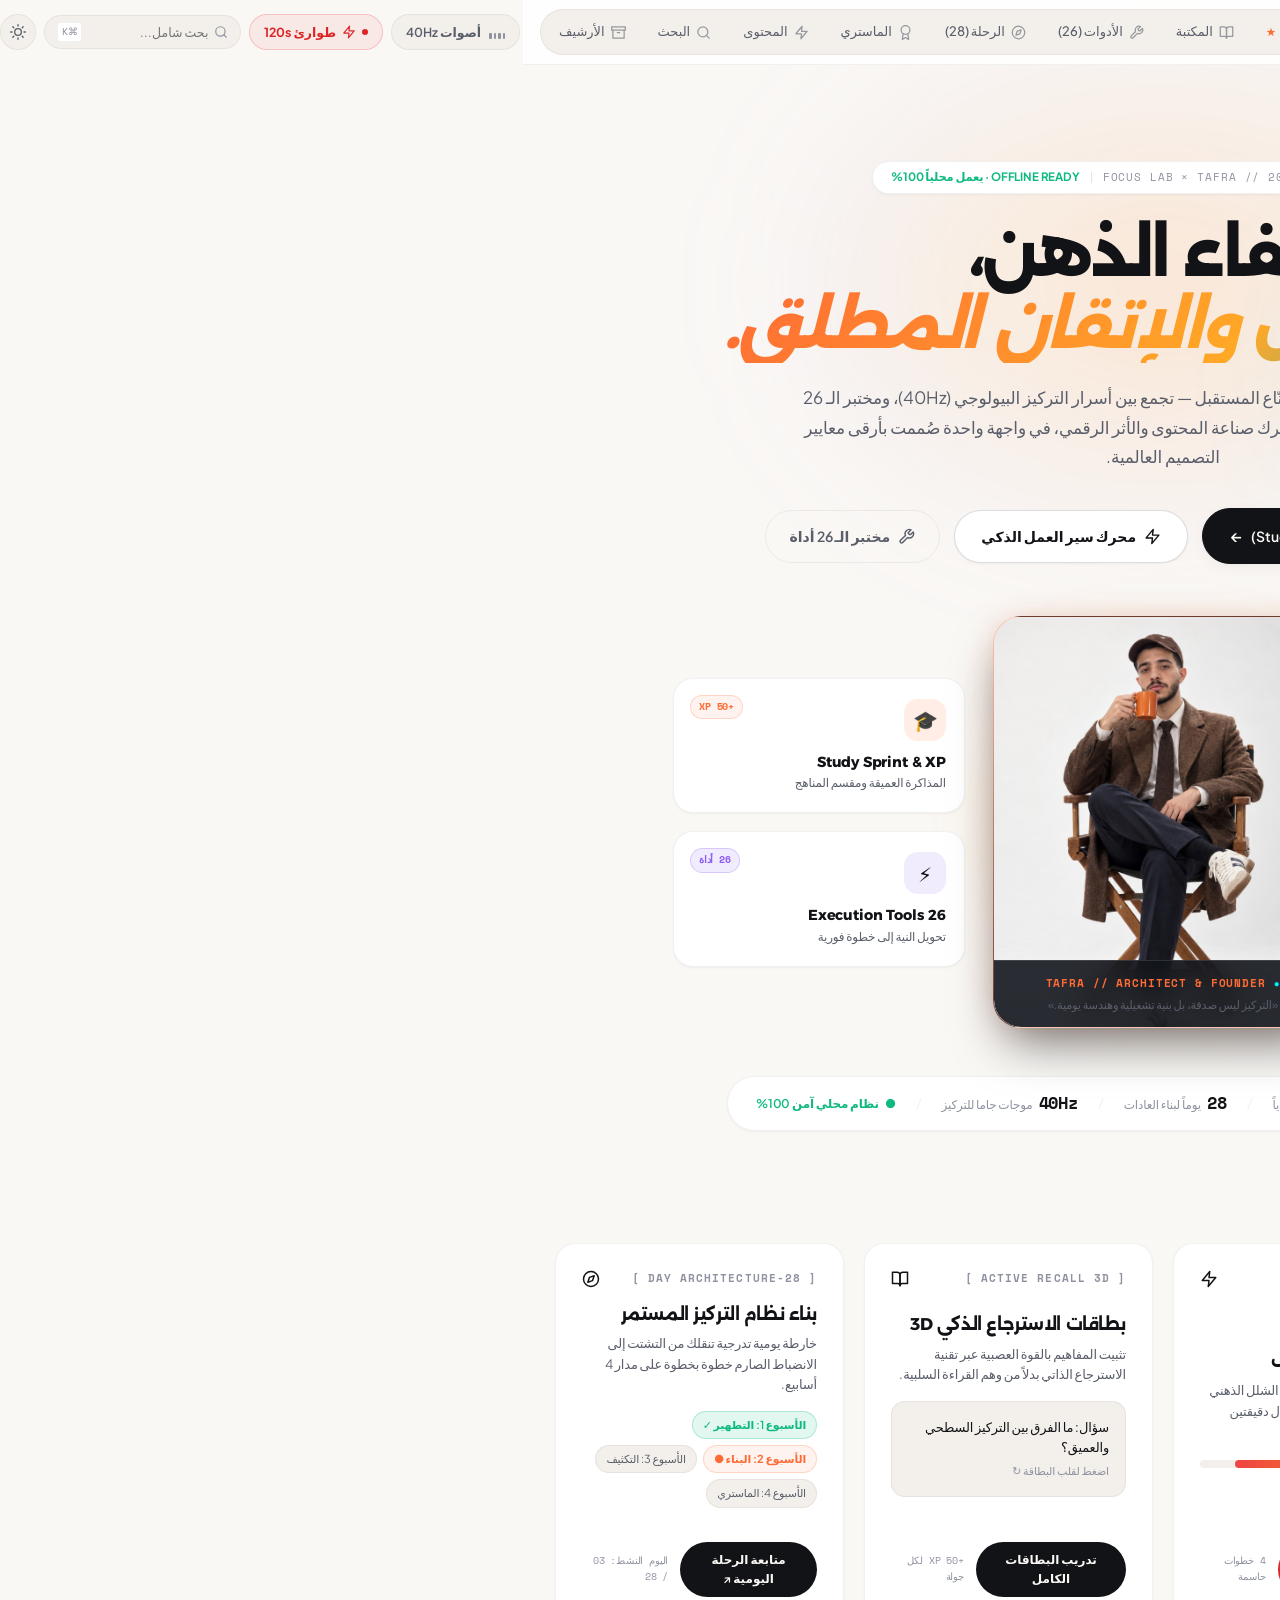
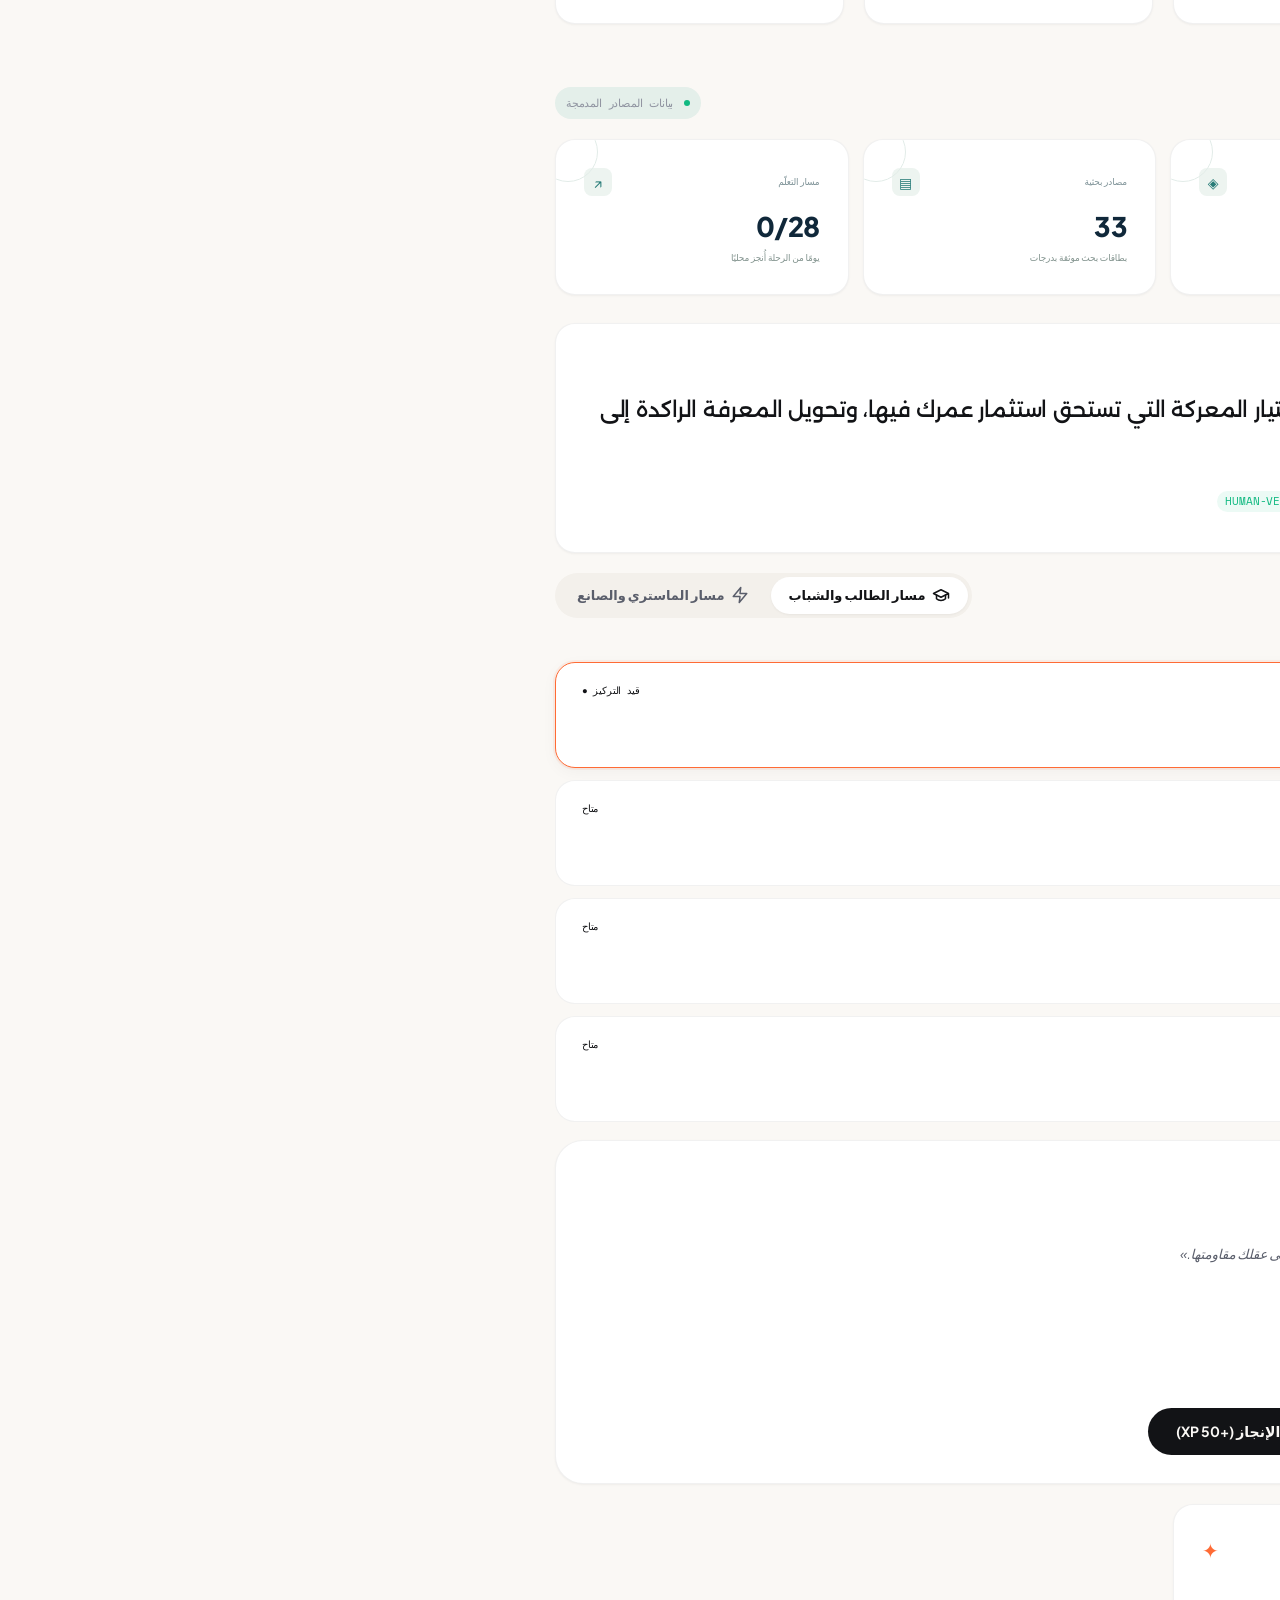
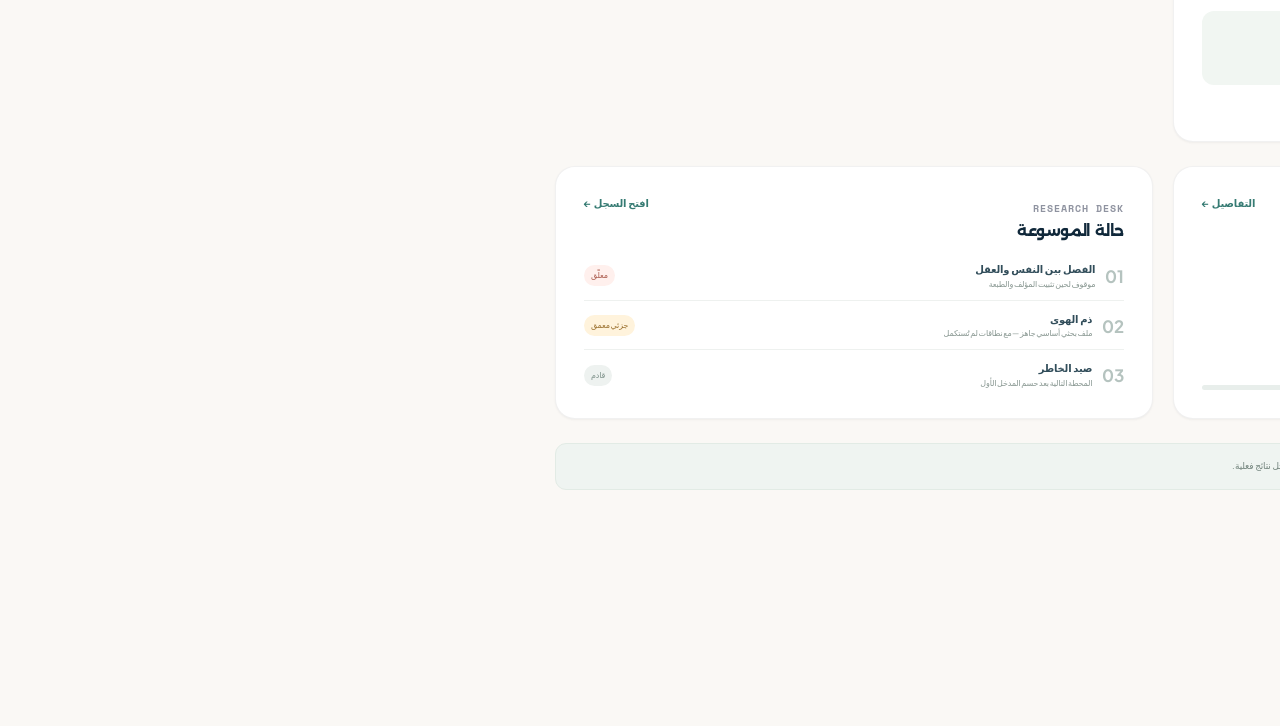
==== commit ee2f9d16: "feat: integrate founder centerpiece in Mindly hero orbit, fix initial-load guards, inline offline ba" ====
--- a/FOCUS_LAB_TAFRA_DIGITAL_PRODUCT/index.html
+++ b/FOCUS_LAB_TAFRA_DIGITAL_PRODUCT/index.html
@@ -182,6 +182,13 @@
     <button class="nav-item" data-page="archive"><svg class="feather-icon"><use xlink:href="#icon-archive"/></svg><span>الأرشيف والمصادر</span><kbd>09</kbd></button>
   </nav>
   <div class="sidebar-bottom">
+    <div class="sidebar-founder-card">
+      <img src="assets/founder.jpg" class="founder-sidebar-thumb" alt="TAFRA Founder" />
+      <div class="founder-sidebar-meta">
+        <span class="founder-name">TAFRA</span>
+        <span class="founder-role">Founder & Architect</span>
+      </div>
+    </div>
     <div class="local-status"><span class="status-dot"></span><span>وضع محلي آمن</span><small>OFFLINE READY</small></div>
     <button class="nav-item subtle" data-page="settings"><svg class="feather-icon"><use xlink:href="#icon-settings"/></svg><span>الإعدادات والبيانات</span></button>
     <div class="sidebar-version">VERSION 1.0.0 <span>·</span> NOV 2026</div>
@@ -311,46 +318,67 @@
       </button>
     </div>
 
-    <!-- Mindly-Style Floating Focus Capsules Ecosystem -->
-    <div class="mindly-floating-ecosystem">
-      <!-- Capsule 1: 40Hz Audio -->
-      <div class="focus-capsule-card capsule-audio" id="heroCapsuleAudio" data-track="binaural">
-        <div class="capsule-icon-wrap">🧠</div>
-        <div class="capsule-text">
-          <div class="capsule-title">40Hz Acoustic Lab</div>
-          <div class="capsule-desc">موجات جاما وعزل المشتتات</div>
-        </div>
-        <span class="capsule-chip-live">● حي</span>
-      </div>
-
-      <!-- Capsule 2: SOS Rescue -->
-      <div class="focus-capsule-card capsule-sos" data-go="student">
-        <div class="capsule-icon-wrap">🚨</div>
-        <div class="capsule-text">
-          <div class="capsule-title">120s SOS Rescue</div>
-          <div class="capsule-desc">بروتوكول فك التسويف والشلل الذهني</div>
-        </div>
-        <span class="capsule-badge-hot">4 خطوات</span>
-      </div>
-
-      <!-- Capsule 3: Study War-Room & XP -->
-      <div class="focus-capsule-card capsule-study" data-go="student">
-        <div class="capsule-icon-wrap">🎓</div>
-        <div class="capsule-text">
-          <div class="capsule-title">Study Sprint & XP</div>
-          <div class="capsule-desc">المذاكرة العميقة ومقسم المناهج</div>
-        </div>
-        <span class="capsule-badge-xp">+50 XP</span>
-      </div>
-
-      <!-- Capsule 4: 26 Tools Practice Lab -->
-      <div class="focus-capsule-card capsule-tools" data-go="tools">
-        <div class="capsule-icon-wrap">⚡</div>
-        <div class="capsule-text">
-          <div class="capsule-title">26 Execution Tools</div>
-          <div class="capsule-desc">تحويل النية إلى خطوة فورية</div>
-        </div>
-        <span class="capsule-badge-count">26 أداة</span>
+    <!-- Mindly-Style Central Stage with Founder Portrait & Orbiting Focus Capsules -->
+    <div class="hero-orbit-stage">
+      <!-- Orbit Left Flank (40Hz Audio & 120s SOS) -->
+      <div class="orbit-flank orbit-left">
+        <!-- Capsule 1: 40Hz Audio -->
+        <div class="focus-capsule-card capsule-audio" id="heroCapsuleAudio" data-track="binaural">
+          <div class="capsule-icon-wrap">🧠</div>
+          <div class="capsule-text">
+            <div class="capsule-title">40Hz Acoustic Lab</div>
+            <div class="capsule-desc">موجات جاما وعزل المشتتات</div>
+          </div>
+          <span class="capsule-chip-live">● حي</span>
+        </div>
+
+        <!-- Capsule 2: SOS Rescue -->
+        <div class="focus-capsule-card capsule-sos" data-go="student">
+          <div class="capsule-icon-wrap">🚨</div>
+          <div class="capsule-text">
+            <div class="capsule-title">120s SOS Rescue</div>
+            <div class="capsule-desc">بروتوكول فك التسويف والشلل الذهني</div>
+          </div>
+          <span class="capsule-badge-hot">4 خطوات</span>
+        </div>
+      </div>
+
+      <!-- Central Founder Mindly Showcase -->
+      <div class="founder-centerpiece">
+        <div class="founder-halo-aura"></div>
+        <div class="founder-portrait-card">
+          <img src="assets/founder.jpg" alt="TAFRA Founder" class="founder-photo" loading="eager" />
+          <div class="founder-glass-tag">
+            <div class="founder-tag-header">
+              <span class="founder-pulse-dot">●</span>
+              <span class="founder-tag-title">TAFRA // ARCHITECT & FOUNDER</span>
+            </div>
+            <div class="founder-tag-motto">«التركيز ليس صدفة، بل بنية تشغيلية وهندسة يومية.»</div>
+          </div>
+        </div>
+      </div>
+
+      <!-- Orbit Right Flank (Study Room & 26 Tools) -->
+      <div class="orbit-flank orbit-right">
+        <!-- Capsule 3: Study War-Room & XP -->
+        <div class="focus-capsule-card capsule-study" data-go="student">
+          <div class="capsule-icon-wrap">🎓</div>
+          <div class="capsule-text">
+            <div class="capsule-title">Study Sprint & XP</div>
+            <div class="capsule-desc">المذاكرة العميقة ومقسم المناهج</div>
+          </div>
+          <span class="capsule-badge-xp">+50 XP</span>
+        </div>
+
+        <!-- Capsule 4: 26 Tools Practice Lab -->
+        <div class="focus-capsule-card capsule-tools" data-go="tools">
+          <div class="capsule-icon-wrap">⚡</div>
+          <div class="capsule-text">
+            <div class="capsule-title">26 Execution Tools</div>
+            <div class="capsule-desc">تحويل النية إلى خطوة فورية</div>
+          </div>
+          <span class="capsule-badge-count">26 أداة</span>
+        </div>
       </div>
     </div>
 
--- a/FOCUS_LAB_TAFRA_DIGITAL_PRODUCT/assets/modern.css
+++ b/FOCUS_LAB_TAFRA_DIGITAL_PRODUCT/assets/modern.css
@@ -712,8 +712,162 @@
 }
 
 /* ==========================================================================
-   9. MINDLY-STYLE FLOATING FOCUS CAPSULES ECOSYSTEM
+   9. MINDLY-STYLE HERO ORBIT STAGE & FOUNDER SHOWCASE
    ========================================================================== */
+.hero-orbit-stage {
+  display: flex;
+  align-items: center;
+  justify-content: center;
+  gap: 28px;
+  margin: 36px auto 48px;
+  max-width: 1120px;
+  position: relative;
+  z-index: 2;
+}
+
+.orbit-flank {
+  display: flex;
+  flex-direction: column;
+  gap: 18px;
+  flex: 1;
+  max-width: 330px;
+}
+
+.founder-centerpiece {
+  position: relative;
+  flex: 0 0 340px;
+  max-width: 350px;
+  display: flex;
+  flex-direction: column;
+  align-items: center;
+  justify-content: center;
+}
+
+.founder-halo-aura {
+  position: absolute;
+  width: 380px;
+  height: 380px;
+  border-radius: 50%;
+  background: radial-gradient(circle, rgba(255, 107, 53, 0.35) 0%, rgba(255, 168, 38, 0.16) 45%, transparent 72%);
+  filter: blur(40px);
+  z-index: 0;
+  pointer-events: none;
+  animation: pulseFounderAura 5s ease-in-out infinite alternate;
+}
+
+@keyframes pulseFounderAura {
+  0% { transform: scale(0.95); opacity: 0.75; }
+  100% { transform: scale(1.08); opacity: 1; }
+}
+
+.founder-portrait-card {
+  position: relative;
+  z-index: 1;
+  width: 100%;
+  border-radius: 28px;
+  overflow: hidden;
+  background: linear-gradient(180deg, rgba(255,255,255,0.08) 0%, rgba(13,17,23,0.92) 100%);
+  border: 1px solid rgba(255, 107, 53, 0.35);
+  box-shadow: 0 24px 50px -12px rgba(0,0,0,0.55), 0 0 32px -4px rgba(255,107,53,0.22);
+  transition: transform 0.4s cubic-bezier(0.16, 1, 0.3, 1), box-shadow 0.4s ease;
+}
+
+.founder-portrait-card:hover {
+  transform: translateY(-6px) scale(1.015);
+  box-shadow: 0 32px 64px -12px rgba(0,0,0,0.65), 0 0 44px 0 rgba(255,107,53,0.38);
+}
+
+.founder-photo {
+  display: block;
+  width: 100%;
+  height: 410px;
+  object-fit: cover;
+  object-position: 50% 18%;
+  filter: contrast(1.04) brightness(0.99);
+  transition: transform 0.6s var(--ease);
+}
+
+.founder-portrait-card:hover .founder-photo {
+  transform: scale(1.035);
+}
+
+.founder-glass-tag {
+  position: absolute;
+  bottom: 0;
+  inset-inline: 0;
+  padding: 14px 16px;
+  background: rgba(13, 17, 23, 0.88);
+  backdrop-filter: blur(16px);
+  -webkit-backdrop-filter: blur(16px);
+  border-top: 1px solid rgba(255,255,255,0.12);
+  text-align: center;
+}
+
+.founder-tag-header {
+  display: flex;
+  align-items: center;
+  justify-content: center;
+  gap: 8px;
+  font-family: var(--font-mono);
+  font-size: 0.72rem;
+  letter-spacing: 0.08em;
+  color: var(--accent);
+  font-weight: 700;
+}
+
+.founder-pulse-dot {
+  color: #00F0FF;
+  font-size: 0.65rem;
+  animation: pulseBeacon 2s infinite;
+}
+
+.founder-tag-motto {
+  font-size: 0.76rem;
+  color: var(--text-secondary);
+  margin-top: 4px;
+  line-height: 1.45;
+  font-family: var(--font-alexandria);
+}
+
+/* Sidebar Founder Profile Card */
+.sidebar-founder-card {
+  display: flex;
+  align-items: center;
+  gap: 12px;
+  padding: 10px 12px;
+  margin: 12px 0 6px;
+  border-radius: var(--radius-md);
+  background: rgba(255, 255, 255, 0.03);
+  border: 1px solid rgba(255, 255, 255, 0.06);
+}
+
+.founder-sidebar-thumb {
+  width: 36px;
+  height: 36px;
+  border-radius: 50%;
+  object-fit: cover;
+  object-position: 50% 15%;
+  border: 1.5px solid var(--accent);
+}
+
+.founder-sidebar-meta {
+  display: flex;
+  flex-direction: column;
+}
+
+.founder-sidebar-meta .founder-name {
+  font-size: 0.82rem;
+  font-weight: 700;
+  color: var(--text-primary);
+  font-family: var(--font-alexandria);
+}
+
+.founder-sidebar-meta .founder-role {
+  font-size: 0.68rem;
+  color: var(--text-muted);
+  font-family: var(--font-mono);
+}
+
 .mindly-floating-ecosystem {
   display: grid;
   grid-template-columns: repeat(4, 1fr);
@@ -1481,6 +1635,16 @@
    17. RESPONSIVE BREAKPOINTS
    ========================================================================== */
 @media (max-width: 1200px) {
+  .hero-orbit-stage {
+    gap: 20px;
+  }
+  .founder-centerpiece {
+    flex: 0 0 300px;
+    max-width: 320px;
+  }
+  .founder-photo {
+    height: 360px;
+  }
   .mindly-floating-ecosystem {
     grid-template-columns: repeat(2, 1fr);
   }
@@ -1492,6 +1656,27 @@
   }
   .studio-nav-pills .nav-item {
     padding: 7px 10px;
+  }
+}
+
+@media (max-width: 960px) {
+  .hero-orbit-stage {
+    flex-direction: column;
+    gap: 28px;
+  }
+  .founder-centerpiece {
+    order: -1;
+    width: 100%;
+    max-width: 330px;
+  }
+  .orbit-flank {
+    flex-direction: row;
+    max-width: 100%;
+    width: 100%;
+    gap: 16px;
+  }
+  .orbit-flank .focus-capsule-card {
+    flex: 1;
   }
 }
 
@@ -1514,6 +1699,15 @@
 }
 
 @media (max-width: 640px) {
+  .orbit-flank {
+    flex-direction: column;
+  }
+  .founder-centerpiece {
+    max-width: 290px;
+  }
+  .founder-photo {
+    height: 330px;
+  }
   .mindly-floating-ecosystem {
     grid-template-columns: 1fr;
   }
@@ -1535,3 +1729,990 @@
     display: none;
   }
 }
+
+
+/* ==========================================================================
+   18. STUDENT MASTERY WAR-ROOM & CIRCULAR SVG POMODORO
+   ========================================================================== */
+.study-war-room {
+  display: grid;
+  grid-template-columns: 1fr 380px;
+  gap: 28px;
+  margin-top: 10px;
+}
+@media (max-width: 960px) {
+  .study-war-room {
+    grid-template-columns: 1fr;
+  }
+}
+
+.timer-stage-card {
+  background: var(--bg-card);
+  border: 1px solid var(--border);
+  border-radius: var(--radius-xl);
+  padding: 36px 28px;
+  text-align: center;
+  box-shadow: var(--shadow-sm);
+  display: flex;
+  flex-direction: column;
+  align-items: center;
+  justify-content: center;
+}
+
+.circular-timer-box {
+  width: 280px;
+  height: 280px;
+  margin: 10px auto 24px;
+  position: relative;
+  display: flex;
+  align-items: center;
+  justify-content: center;
+}
+
+.circular-timer-box svg {
+  transform: rotate(-90deg);
+  width: 100%;
+  height: 100%;
+}
+
+.timer-circle-bg {
+  fill: none;
+  stroke: var(--border);
+  stroke-width: 8;
+}
+
+.timer-circle-progress {
+  fill: none;
+  stroke: var(--accent);
+  stroke-width: 8;
+  stroke-linecap: round;
+  stroke-dasharray: 691;
+  stroke-dashoffset: 0;
+  transition: stroke-dashoffset 1s linear;
+  filter: drop-shadow(0 0 12px var(--accent-glow));
+}
+
+.timer-display-inner {
+  position: absolute;
+  top: 50%;
+  left: 50%;
+  transform: translate(-50%, -50%);
+  display: flex;
+  flex-direction: column;
+  align-items: center;
+  justify-content: center;
+  user-select: none;
+}
+
+.timer-big-digits {
+  font-family: var(--font-mono);
+  font-size: 58px;
+  font-weight: 800;
+  letter-spacing: -0.03em;
+  color: var(--text);
+  font-variant-numeric: tabular-nums;
+  line-height: 1;
+}
+
+.timer-state-label {
+  font-family: var(--font-body);
+  font-size: 12px;
+  color: var(--accent);
+  font-weight: 700;
+  letter-spacing: 0.08em;
+  margin-top: 8px;
+  text-transform: uppercase;
+}
+
+/* Timer Control Buttons */
+.timer-controls-row {
+  display: flex;
+  align-items: center;
+  justify-content: center;
+  gap: 12px;
+  margin-bottom: 24px;
+  flex-wrap: wrap;
+}
+
+.btn-timer-primary {
+  background: var(--accent) !important;
+  color: #FFFFFF !important;
+  border: none !important;
+  padding: 13px 32px !important;
+  border-radius: var(--radius-full) !important;
+  font-family: var(--font-body) !important;
+  font-size: 15px !important;
+  font-weight: 700 !important;
+  box-shadow: 0 4px 20px var(--accent-glow) !important;
+  cursor: pointer;
+  transition: all 0.2s var(--ease) !important;
+  display: inline-flex;
+  align-items: center;
+  gap: 8px;
+}
+.btn-timer-primary:hover {
+  transform: translateY(-2px);
+  box-shadow: 0 8px 28px rgba(255, 107, 53, 0.4) !important;
+  background: var(--accent-hover) !important;
+}
+
+.btn-timer-secondary {
+  background: var(--bg-hover) !important;
+  color: var(--text) !important;
+  border: 1px solid var(--border) !important;
+  padding: 13px 22px !important;
+  border-radius: var(--radius-full) !important;
+  font-family: var(--font-body) !important;
+  font-size: 14px !important;
+  font-weight: 600 !important;
+  cursor: pointer;
+  transition: all 0.2s ease !important;
+  display: inline-flex;
+  align-items: center;
+  gap: 6px;
+}
+.btn-timer-secondary:hover {
+  background: var(--bg-card) !important;
+  border-color: var(--border-hover) !important;
+  transform: translateY(-1px);
+}
+
+/* Preset Chips */
+.timer-presets {
+  display: flex;
+  align-items: center;
+  justify-content: center;
+  gap: 8px;
+  margin-bottom: 20px;
+  flex-wrap: wrap;
+}
+
+.preset-chip {
+  padding: 7px 16px;
+  border-radius: var(--radius-full);
+  border: 1px solid var(--border);
+  background: var(--bg-hover);
+  color: var(--text-secondary);
+  font-family: var(--font-body);
+  font-size: 12.5px;
+  font-weight: 600;
+  cursor: pointer;
+  transition: all 0.18s ease;
+}
+.preset-chip:hover {
+  color: var(--text);
+  border-color: var(--border-hover);
+}
+.preset-chip.active {
+  background: var(--text);
+  color: var(--bg);
+  border-color: var(--text);
+  box-shadow: var(--shadow-sm);
+}
+
+/* Task Input Field */
+.timer-task-input {
+  width: 100%;
+  max-width: 440px;
+  margin: 0 auto;
+}
+
+.timer-task-input input, .study-task-input-field {
+  width: 100%;
+  padding: 12px 20px !important;
+  border-radius: var(--radius-full) !important;
+  border: 1px solid var(--border) !important;
+  background: var(--bg-hover) !important;
+  color: var(--text) !important;
+  font-family: var(--font-body) !important;
+  font-size: 13.5px !important;
+  text-align: center;
+  outline: none;
+  transition: all 0.2s ease;
+}
+.timer-task-input input:focus, .study-task-input-field:focus {
+  border-color: var(--accent) !important;
+  background: var(--bg-card) !important;
+  box-shadow: 0 0 0 3px var(--accent-soft) !important;
+}
+
+/* Ambient Sound Panel */
+.ambient-sound-panel {
+  background: var(--bg-card);
+  border: 1px solid var(--border);
+  border-radius: var(--radius-lg);
+  padding: 24px;
+  box-shadow: var(--shadow-sm);
+  display: flex;
+  flex-direction: column;
+  gap: 16px;
+}
+
+.sound-track-btn {
+  display: flex;
+  align-items: center;
+  justify-content: space-between;
+  width: 100%;
+  padding: 12px 18px;
+  border-radius: var(--radius-md);
+  border: 1px solid var(--border);
+  background: var(--bg-hover);
+  color: var(--text);
+  font-family: var(--font-body);
+  font-size: 13.5px;
+  font-weight: 600;
+  cursor: pointer;
+  transition: all 0.18s ease;
+}
+.sound-track-btn:hover {
+  border-color: var(--border-hover);
+  transform: translateX(-2px);
+}
+.sound-track-btn.active {
+  background: var(--accent-soft);
+  border-color: var(--accent-glow);
+  color: var(--accent);
+}
+
+/* Session Task Micro-List */
+.session-tasks-card {
+  background: var(--bg-card);
+  border: 1px solid var(--border);
+  border-radius: var(--radius-lg);
+  padding: 24px;
+  box-shadow: var(--shadow-sm);
+}
+
+.session-task-row {
+  display: flex;
+  align-items: center;
+  gap: 12px;
+  padding: 10px 14px;
+  border-radius: var(--radius-md);
+  border: 1px solid var(--border);
+  background: var(--bg-hover);
+  margin-bottom: 8px;
+  transition: all 0.18s ease;
+}
+.session-task-row:hover {
+  border-color: var(--border-hover);
+}
+.session-task-row.done {
+  opacity: 0.55;
+  text-decoration: line-through;
+}
+
+.session-task-checkbox {
+  width: 18px;
+  height: 18px;
+  border-radius: 4px;
+  cursor: pointer;
+  accent-color: var(--accent);
+}
+.session-task-text {
+  font-size: 13.5px;
+  color: var(--text);
+  flex: 1;
+}
+
+/* ==========================================================================
+   19. PROCRASTINATION SOS STEPPER WIZARD
+   ========================================================================== */
+.sos-wizard-box {
+  background: var(--bg-card);
+  border: 1px solid rgba(239, 68, 68, 0.25);
+  border-radius: var(--radius-xl);
+  padding: 36px 32px;
+  box-shadow: var(--shadow-md);
+  max-width: 820px;
+  margin: 0 auto;
+}
+
+.sos-steps-indicator {
+  display: flex;
+  align-items: center;
+  justify-content: center;
+  gap: 12px;
+  margin-bottom: 32px;
+}
+
+.sos-step-dot {
+  width: 48px;
+  height: 6px;
+  border-radius: var(--radius-full);
+  background: var(--bg-hover);
+  border: 1px solid var(--border);
+  transition: all 0.25s ease;
+}
+.sos-step-dot.active {
+  background: var(--danger-rose);
+  border-color: var(--danger-rose);
+  box-shadow: 0 0 12px rgba(239, 68, 68, 0.35);
+}
+
+.sos-step-pane {
+  text-align: center;
+}
+
+/* Physiological Sigh Breathing Ring */
+.breathing-circle-container {
+  width: 220px;
+  height: 220px;
+  margin: 32px auto;
+  position: relative;
+  display: flex;
+  align-items: center;
+  justify-content: center;
+}
+
+.breathing-glow-ring {
+  width: 100%;
+  height: 100%;
+  border-radius: 50%;
+  background: radial-gradient(circle, rgba(239, 68, 68, 0.25) 0%, rgba(255, 107, 53, 0.1) 60%, transparent 80%);
+  border: 2px solid var(--danger-rose);
+  box-shadow: 0 0 32px rgba(239, 68, 68, 0.25);
+  transition: transform 3.5s cubic-bezier(0.16, 1, 0.3, 1), border-color 0.5s ease;
+  transform: scale(0.7);
+}
+
+.breathing-glow-ring.inhale {
+  transform: scale(1.15);
+  border-color: var(--cyan-focus);
+  box-shadow: 0 0 45px rgba(0, 180, 216, 0.35);
+}
+.breathing-glow-ring.hold {
+  transform: scale(1.15);
+  border-color: var(--accent);
+  box-shadow: 0 0 45px var(--accent-glow);
+}
+.breathing-glow-ring.exhale {
+  transform: scale(0.7);
+  border-color: var(--emerald-live);
+  box-shadow: 0 0 35px rgba(16, 185, 129, 0.25);
+}
+
+.breathing-text {
+  position: absolute;
+  top: 50%;
+  left: 50%;
+  transform: translate(-50%, -50%);
+  font-family: var(--font-display);
+  font-size: 17px;
+  font-weight: 700;
+  color: var(--text);
+  pointer-events: none;
+}
+
+.btn-launch-step, .btn-complete-step {
+  padding: 12px 28px;
+  border-radius: var(--radius-full);
+  font-family: var(--font-body);
+  font-size: 14px;
+  font-weight: 700;
+  cursor: pointer;
+  transition: all 0.2s ease;
+  border: none;
+}
+.btn-launch-step {
+  background: var(--danger-rose);
+  color: #FFFFFF;
+  box-shadow: 0 4px 18px rgba(239, 68, 68, 0.3);
+}
+.btn-launch-step:hover {
+  background: #DC2626;
+  transform: translateY(-2px);
+}
+.btn-complete-step {
+  background: var(--text);
+  color: var(--bg);
+}
+.btn-complete-step:hover {
+  background: var(--accent);
+  color: #FFFFFF;
+}
+
+/* ==========================================================================
+   20. ACTIVE RECALL 3D FLASHCARDS STAGE
+   ========================================================================== */
+.flashcard-stage {
+  perspective: 1200px;
+  max-width: 620px;
+  height: 310px;
+  margin: 28px auto;
+  cursor: pointer;
+}
+
+.flashcard-inner {
+  position: relative;
+  width: 100%;
+  height: 100%;
+  text-align: center;
+  transition: transform 0.65s var(--ease);
+  transform-style: preserve-3d;
+}
+
+.flashcard-stage.flipped .flashcard-inner {
+  transform: rotateY(180deg);
+}
+
+.flashcard-front, .flashcard-back {
+  position: absolute;
+  inset: 0;
+  width: 100%;
+  height: 100%;
+  -webkit-backface-visibility: hidden;
+  backface-visibility: hidden;
+  border-radius: var(--radius-xl);
+  padding: 36px 32px;
+  display: flex;
+  flex-direction: column;
+  justify-content: space-between;
+  border: 1px solid var(--border);
+  box-shadow: var(--shadow-md);
+}
+
+.flashcard-front {
+  background: var(--bg-card);
+}
+.flashcard-back {
+  background: var(--bg-surface);
+  border-color: var(--border-highlight);
+  transform: rotateY(180deg);
+}
+
+.flashcard-tag {
+  font-family: var(--font-mono);
+  font-size: 10.5px;
+  color: var(--text-muted);
+  letter-spacing: 0.1em;
+}
+
+.flashcard-prompt {
+  font-family: var(--font-display);
+  font-size: 20px;
+  font-weight: 700;
+  color: var(--text);
+  line-height: 1.5;
+}
+
+.flashcard-hint {
+  font-size: 12px;
+  color: var(--text-muted);
+}
+
+.flashcard-actions {
+  display: flex;
+  align-items: center;
+  justify-content: center;
+  gap: 12px;
+  margin-top: 20px;
+}
+
+.btn-card-rate {
+  padding: 8px 18px;
+  border-radius: var(--radius-full);
+  font-family: var(--font-body);
+  font-size: 12.5px;
+  font-weight: 700;
+  border: none;
+  cursor: pointer;
+  transition: all 0.18s ease;
+}
+.btn-card-easy {
+  background: rgba(16, 185, 129, 0.15);
+  color: var(--emerald-live);
+  border: 1px solid rgba(16, 185, 129, 0.3);
+}
+.btn-card-medium {
+  background: var(--accent-soft);
+  color: var(--accent);
+  border: 1px solid var(--accent-glow);
+}
+.btn-card-hard {
+  background: rgba(239, 68, 68, 0.15);
+  color: var(--danger-rose);
+  border: 1px solid rgba(239, 68, 68, 0.3);
+}
+
+/* ==========================================================================
+   21. FOCUS DOCTOR DIAGNOSIS CARDS
+   ========================================================================== */
+.doctor-grid {
+  display: grid;
+  grid-template-columns: repeat(auto-fill, minmax(290px, 1fr));
+  gap: 18px;
+  margin-top: 20px;
+}
+
+.doctor-card {
+  background: var(--bg-card);
+  border: 1px solid var(--border);
+  border-radius: var(--radius-lg);
+  padding: 24px;
+  box-shadow: var(--shadow-sm);
+  transition: all 0.22s var(--ease);
+}
+.doctor-card:hover {
+  transform: translateY(-3px);
+  box-shadow: var(--shadow-md);
+  border-color: var(--border-hover);
+}
+
+.doctor-badge {
+  font-family: var(--font-mono);
+  font-size: 10px;
+  color: var(--accent);
+  background: var(--accent-soft);
+  padding: 3px 8px;
+  border-radius: var(--radius-full);
+  display: inline-block;
+  margin-bottom: 12px;
+}
+
+.doctor-title {
+  font-family: var(--font-display);
+  font-size: 16px;
+  font-weight: 700;
+  color: var(--text);
+  margin-bottom: 8px;
+}
+
+.doctor-summary {
+  font-size: 13px;
+  color: var(--text-secondary);
+  line-height: 1.6;
+  margin-bottom: 14px;
+}
+
+.doctor-protocol-box {
+  background: var(--bg-hover);
+  border-radius: var(--radius-md);
+  padding: 12px 14px;
+  border-right: 3px solid var(--accent);
+  font-size: 12.5px;
+  color: var(--text);
+  line-height: 1.5;
+}
+
+/* ==========================================================================
+   22. INTERACTIVE WORKFLOW STEPPER PIPELINE
+   ========================================================================== */
+.workflow-stepper {
+  display: grid;
+  grid-template-columns: repeat(4, 1fr);
+  gap: 16px;
+  margin-bottom: 24px;
+}
+@media (max-width: 900px) {
+  .workflow-stepper {
+    grid-template-columns: repeat(2, 1fr);
+  }
+}
+@media (max-width: 540px) {
+  .workflow-stepper {
+    grid-template-columns: 1fr;
+  }
+}
+
+.workflow-step-node, .stepper-card {
+  background: var(--bg-card);
+  border: 1px solid var(--border);
+  border-radius: var(--radius-lg);
+  padding: 18px 20px;
+  cursor: pointer;
+  transition: all 0.22s var(--ease);
+  position: relative;
+}
+.workflow-step-node:hover, .stepper-card:hover {
+  transform: translateY(-2px);
+  box-shadow: var(--shadow-md);
+  border-color: var(--border-hover);
+}
+.workflow-step-node.active, .stepper-card.active {
+  background: var(--bg-card);
+  border-color: var(--accent);
+  box-shadow: 0 0 0 2px var(--accent-soft), var(--shadow-md);
+}
+
+.node-top-row {
+  display: flex;
+  align-items: center;
+  justify-content: space-between;
+  margin-bottom: 10px;
+}
+.node-number-pill, .stepper-num {
+  font-family: var(--font-mono);
+  font-size: 11px;
+  font-weight: 700;
+  color: var(--text-muted);
+}
+.node-status-tag {
+  font-family: var(--font-mono);
+  font-size: 9.5px;
+  padding: 2px 6px;
+  border-radius: var(--radius-full);
+}
+.node-title {
+  font-family: var(--font-display);
+  font-size: 14px;
+  font-weight: 700;
+  color: var(--text);
+  margin-bottom: 4px;
+}
+.node-desc {
+  font-size: 12px;
+  color: var(--text-secondary);
+  line-height: 1.4;
+}
+
+/* Workflow Inspector Card */
+.workflow-inspector-card {
+  background: var(--bg-card);
+  border: 1px solid var(--border);
+  border-radius: var(--radius-xl);
+  padding: 28px 32px;
+  box-shadow: var(--shadow-sm);
+  margin-top: 18px;
+}
+
+.inspector-heading {
+  font-family: var(--font-display);
+  font-size: 19px;
+  font-weight: 700;
+  color: var(--text);
+  margin-bottom: 8px;
+}
+.inspector-meta {
+  display: flex;
+  gap: 16px;
+  font-size: 12px;
+  color: var(--text-muted);
+  margin-bottom: 16px;
+}
+.inspector-bullets {
+  list-style: none;
+  padding: 0;
+  margin: 16px 0;
+}
+.inspector-bullets li {
+  padding: 6px 0;
+  font-size: 13.5px;
+  color: var(--text-secondary);
+}
+.inspector-bullets li::before {
+  content: "←";
+  margin-left: 8px;
+  color: var(--accent);
+  font-weight: 700;
+}
+.inspector-actions {
+  display: flex;
+  gap: 12px;
+  margin-top: 24px;
+}
+
+/* ==========================================================================
+   23. ZEN STUDY MODE & TELEPROMPTER FULLSCREEN OVERLAYS
+   ========================================================================== */
+.teleprompter-overlay, .zen-overlay {
+  position: fixed !important;
+  inset: 0 !important;
+  z-index: 3000 !important;
+  background: rgba(9, 11, 16, 0.96) !important;
+  backdrop-filter: blur(28px) !important;
+  -webkit-backdrop-filter: blur(28px) !important;
+  display: none !important;
+  flex-direction: column !important;
+  overflow: hidden !important;
+}
+
+.teleprompter-overlay.open, .zen-overlay.open {
+  display: flex !important;
+}
+
+/* Zen Timer Inner */
+.zen-timer-wrap {
+  flex: 1;
+  display: flex;
+  flex-direction: column;
+  align-items: center;
+  justify-content: center;
+  text-align: center;
+  color: #FFFFFF;
+}
+
+.zen-digits {
+  font-family: var(--font-mono) !important;
+  font-size: clamp(80px, 14vw, 150px) !important;
+  font-weight: 800 !important;
+  color: var(--accent) !important;
+  text-shadow: 0 0 50px var(--accent-glow) !important;
+  letter-spacing: -0.04em !important;
+  font-variant-numeric: tabular-nums !important;
+  line-height: 1;
+  margin-bottom: 16px;
+}
+
+.zen-task-title {
+  font-family: var(--font-body);
+  font-size: 20px;
+  color: rgba(255, 255, 255, 0.7);
+  max-width: 600px;
+  margin-bottom: 32px;
+}
+
+.zen-timer-actions {
+  display: flex;
+  gap: 14px;
+}
+
+/* Teleprompter Inner */
+.prompter-header {
+  padding: 20px 32px;
+  border-bottom: 1px solid rgba(255, 255, 255, 0.1);
+  display: flex;
+  align-items: center;
+  justify-content: space-between;
+  flex-wrap: wrap;
+  gap: 16px;
+}
+
+.prompter-body {
+  flex: 1;
+  padding: 48px 64px;
+  overflow-y: auto;
+}
+
+.prompter-text {
+  font-family: var(--font-display);
+  font-size: 34px;
+  color: #FFFFFF;
+  line-height: 1.7;
+  max-width: 900px;
+  margin: 0 auto;
+}
+
+/* ==========================================================================
+   24. MOBILE BOTTOM BAR (Clean Mobile Navigation)
+   ========================================================================== */
+.mobile-bottom-nav {
+  display: none !important;
+}
+
+@media (max-width: 900px) {
+  .mobile-bottom-nav {
+    display: flex !important;
+    position: fixed !important;
+    bottom: 0 !important;
+    left: 0 !important;
+    right: 0 !important;
+    background: var(--bg-glass) !important;
+    backdrop-filter: blur(20px) !important;
+    -webkit-backdrop-filter: blur(20px) !important;
+    border-top: 1px solid var(--border) !important;
+    padding: 8px 16px !important;
+    z-index: 150 !important;
+    justify-content: space-around !important;
+    align-items: center !important;
+  }
+
+  .mobile-nav-pill {
+    display: flex !important;
+    flex-direction: column !important;
+    align-items: center !important;
+    gap: 3px !important;
+    border: none !important;
+    background: transparent !important;
+    color: var(--text-muted) !important;
+    font-family: var(--font-body) !important;
+    font-size: 10.5px !important;
+    font-weight: 600 !important;
+    cursor: pointer !important;
+    padding: 6px 12px !important;
+    border-radius: var(--radius-sm) !important;
+    transition: all 0.18s ease !important;
+  }
+  .mobile-nav-pill .feather-icon {
+    width: 18px !important;
+    height: 18px !important;
+  }
+  .mobile-nav-pill.active {
+    color: var(--accent) !important;
+  }
+}
+
+
+/* Equalizer and inspector micro-tokens */
+.audio-eq-bar {
+  display: inline-block;
+  width: 3px;
+  height: 8px;
+  background: var(--accent);
+  border-radius: 1px;
+  margin: 0 1px;
+}
+
+.inspector-badge {
+  font-family: var(--font-mono);
+  font-size: 10px;
+  color: var(--accent);
+  background: var(--accent-soft);
+  padding: 3px 8px;
+  border-radius: var(--radius-full);
+}
+
+.inspector-duration {
+  font-family: var(--font-mono);
+  font-size: 11px;
+  color: var(--text-muted);
+}
+
+.inspector-philosophy {
+  font-style: italic;
+  font-size: 13.5px;
+  color: var(--text-secondary);
+  border-right: 3px solid var(--accent);
+  padding-right: 12px;
+  margin: 12px 0;
+}
+
+.stepper-info {
+  display: flex;
+  flex-direction: column;
+}
+
+
+/* ==========================================================================
+   25. COMPONENT ENHANCEMENTS & WORKSPACE PANELS
+   ========================================================================== */
+.student-title-box {
+  display: flex;
+  flex-direction: column;
+  gap: 4px;
+}
+.student-title-flex {
+  display: flex;
+  align-items: center;
+  gap: 10px;
+  margin-bottom: 6px;
+}
+.student-kicker-accent {
+  font-family: var(--font-mono);
+  font-size: 10.5px;
+  color: var(--accent);
+  letter-spacing: 0.1em;
+  font-weight: 700;
+}
+
+.badge-level {
+  font-family: var(--font-mono);
+  font-size: 10.5px;
+  background: var(--accent-soft);
+  color: var(--accent);
+  border: 1px solid var(--accent-glow);
+  padding: 3px 10px;
+  border-radius: var(--radius-full);
+}
+.badge-teleprompter {
+  background: rgba(0, 180, 216, 0.15);
+  color: var(--cyan-focus);
+  border: 1px solid rgba(0, 180, 216, 0.3);
+  font-family: var(--font-mono);
+  font-size: 10.5px;
+  padding: 3px 8px;
+  border-radius: var(--radius-full);
+}
+.badge-zen {
+  background: rgba(16, 185, 129, 0.15);
+  color: var(--emerald-live);
+  border: 1px solid rgba(16, 185, 129, 0.3);
+  font-family: var(--font-mono);
+  font-size: 10.5px;
+  padding: 3px 8px;
+  border-radius: var(--radius-full);
+}
+
+.prompter-title-inline {
+  font-family: var(--font-display);
+  font-size: 18px;
+  color: #FFFFFF;
+}
+.prompter-controls-row {
+  display: flex;
+  align-items: center;
+  gap: 16px;
+  flex-wrap: wrap;
+}
+.prompter-control-label {
+  font-family: var(--font-body);
+  font-size: 12.5px;
+  color: rgba(255, 255, 255, 0.7);
+  display: flex;
+  align-items: center;
+  gap: 8px;
+}
+.zen-header-bar {
+  padding: 24px 32px;
+  display: flex;
+  justify-content: space-between;
+  align-items: center;
+  border-bottom: 1px solid rgba(255, 255, 255, 0.1);
+}
+
+/* XP Progress Bar */
+.xp-progress-container {
+  width: 100%;
+  max-width: 480px;
+  margin-top: 14px;
+}
+.xp-label-row {
+  display: flex;
+  align-items: center;
+  justify-content: space-between;
+  font-size: 12px;
+  color: var(--text-muted);
+  margin-bottom: 6px;
+  font-family: var(--font-mono);
+}
+.xp-progress-bar {
+  height: 8px;
+  background: var(--bg-hover);
+  border-radius: var(--radius-full);
+  overflow: hidden;
+  border: 1px solid var(--border);
+}
+.xp-progress-fill {
+  height: 100%;
+  background: linear-gradient(90deg, var(--accent), #FFA826);
+  border-radius: var(--radius-full);
+  transition: width 0.6s var(--ease);
+}
+
+/* Pipeline Track */
+.workflow-pipeline-track {
+  display: flex;
+  flex-direction: column;
+  gap: 12px;
+  margin: 18px 0;
+}
+
+/* Editorial Author Details */
+.author-dot {
+  color: var(--border-hover);
+}
+.author-spec {
+  font-family: var(--font-mono);
+  font-size: 10.5px;
+  color: var(--text-muted);
+}
+
+/* Panels */
+.next-panel, .progress-panel, .research-panel, .task-panel {
+  display: flex;
+  flex-direction: column;
+  justify-content: space-between;
+}
+.spotlight-card {
+  position: relative;
+}
